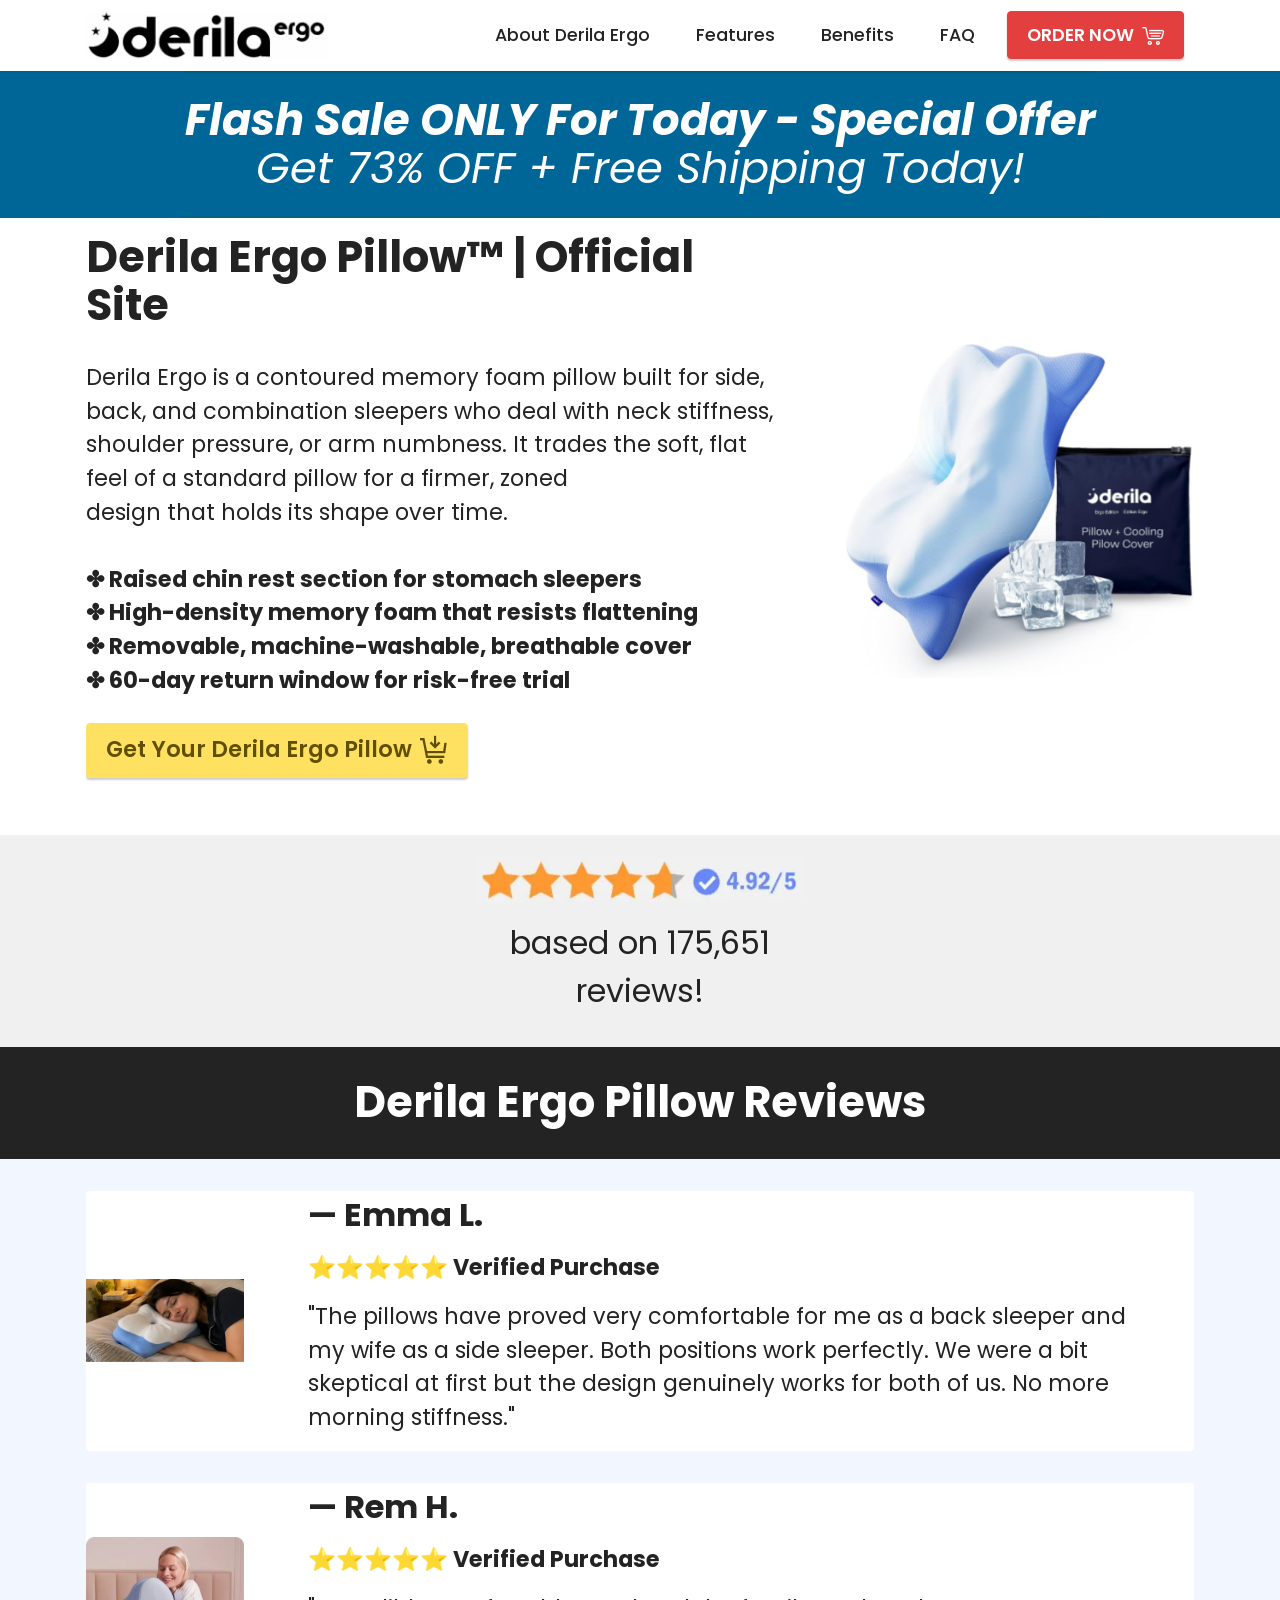
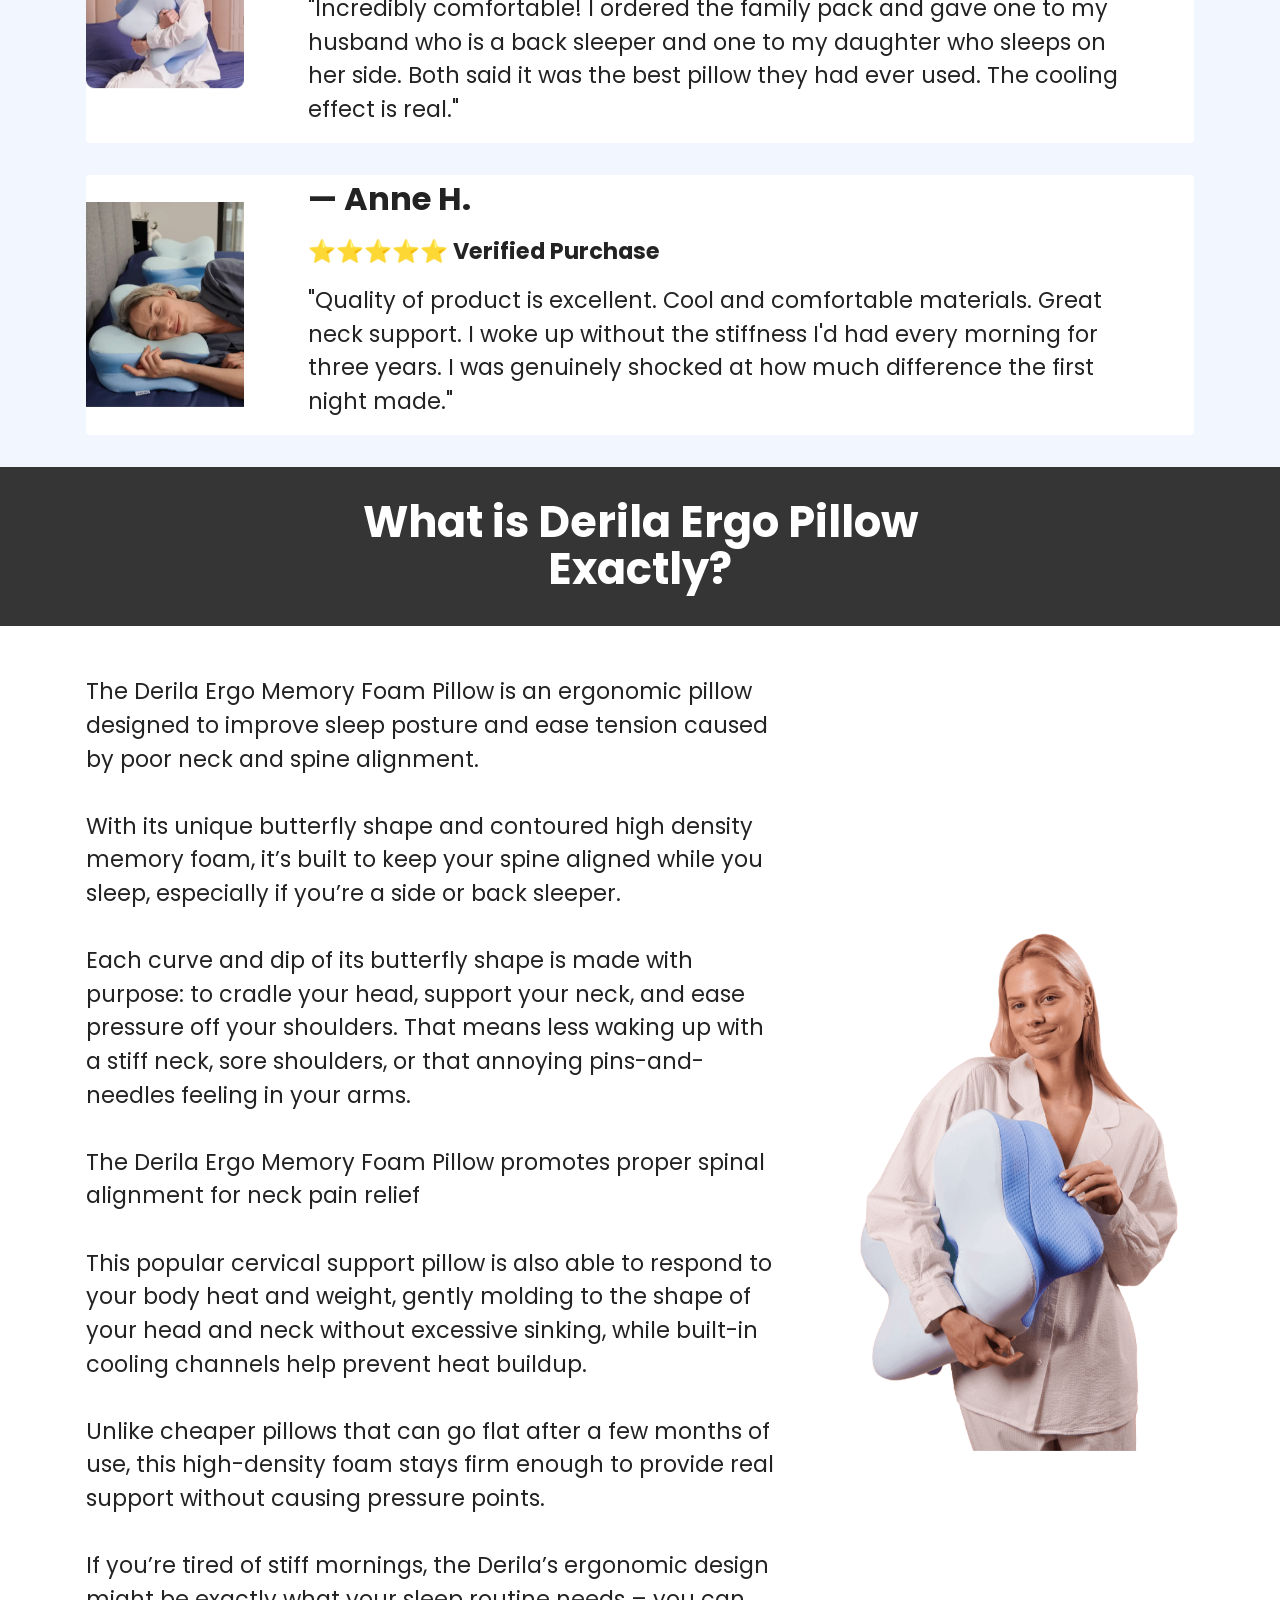
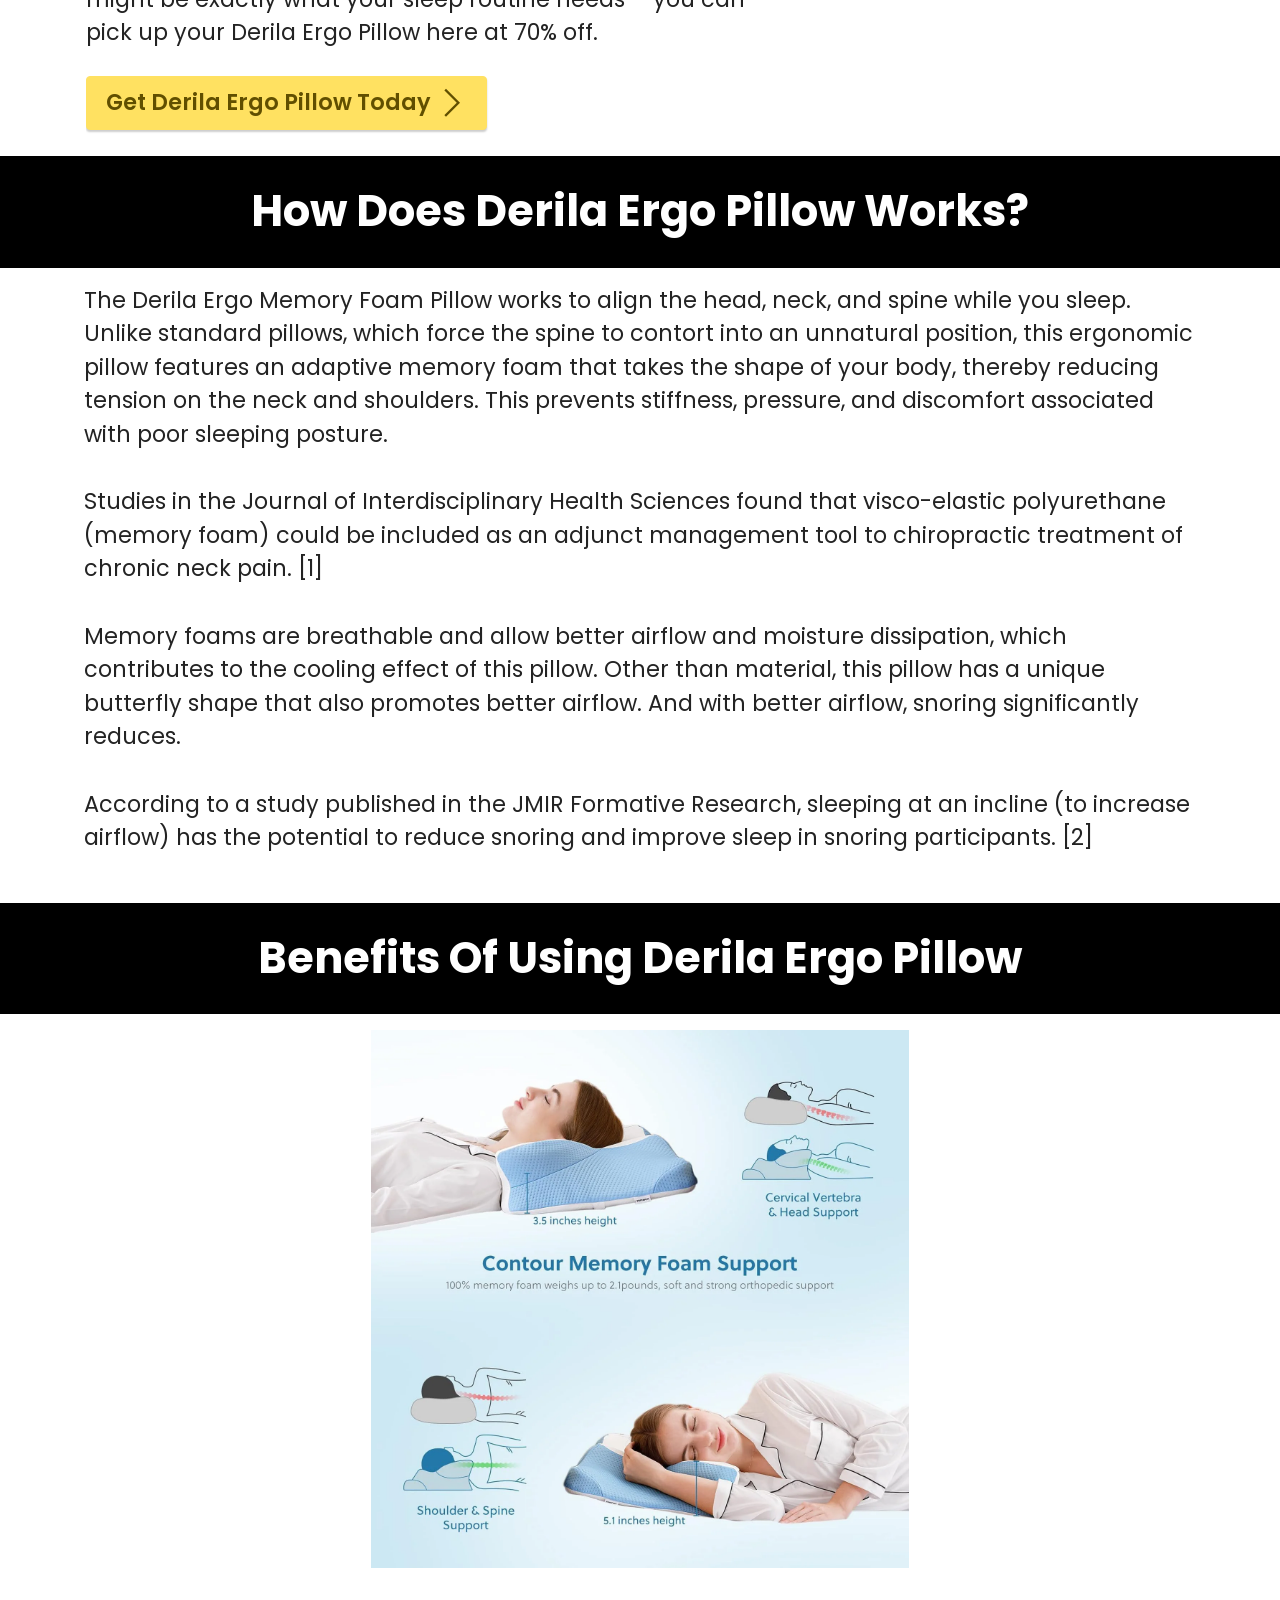
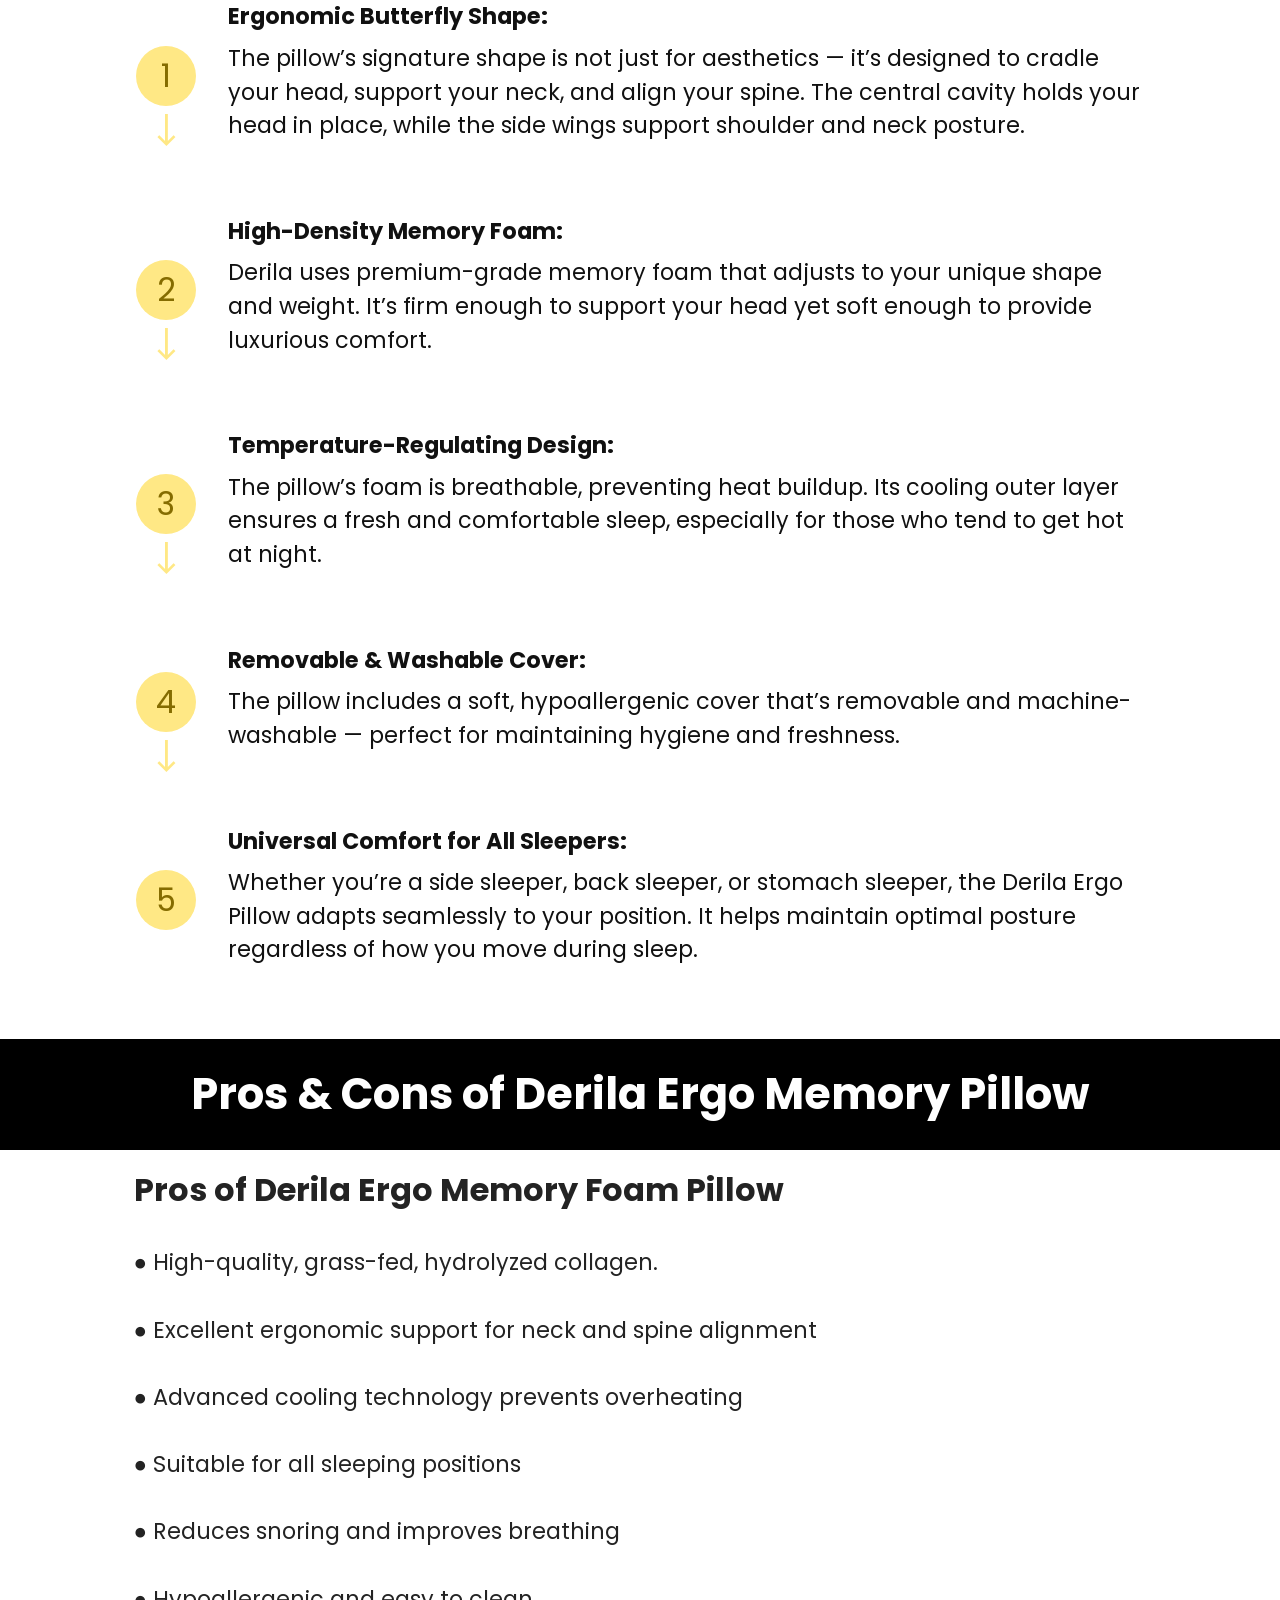
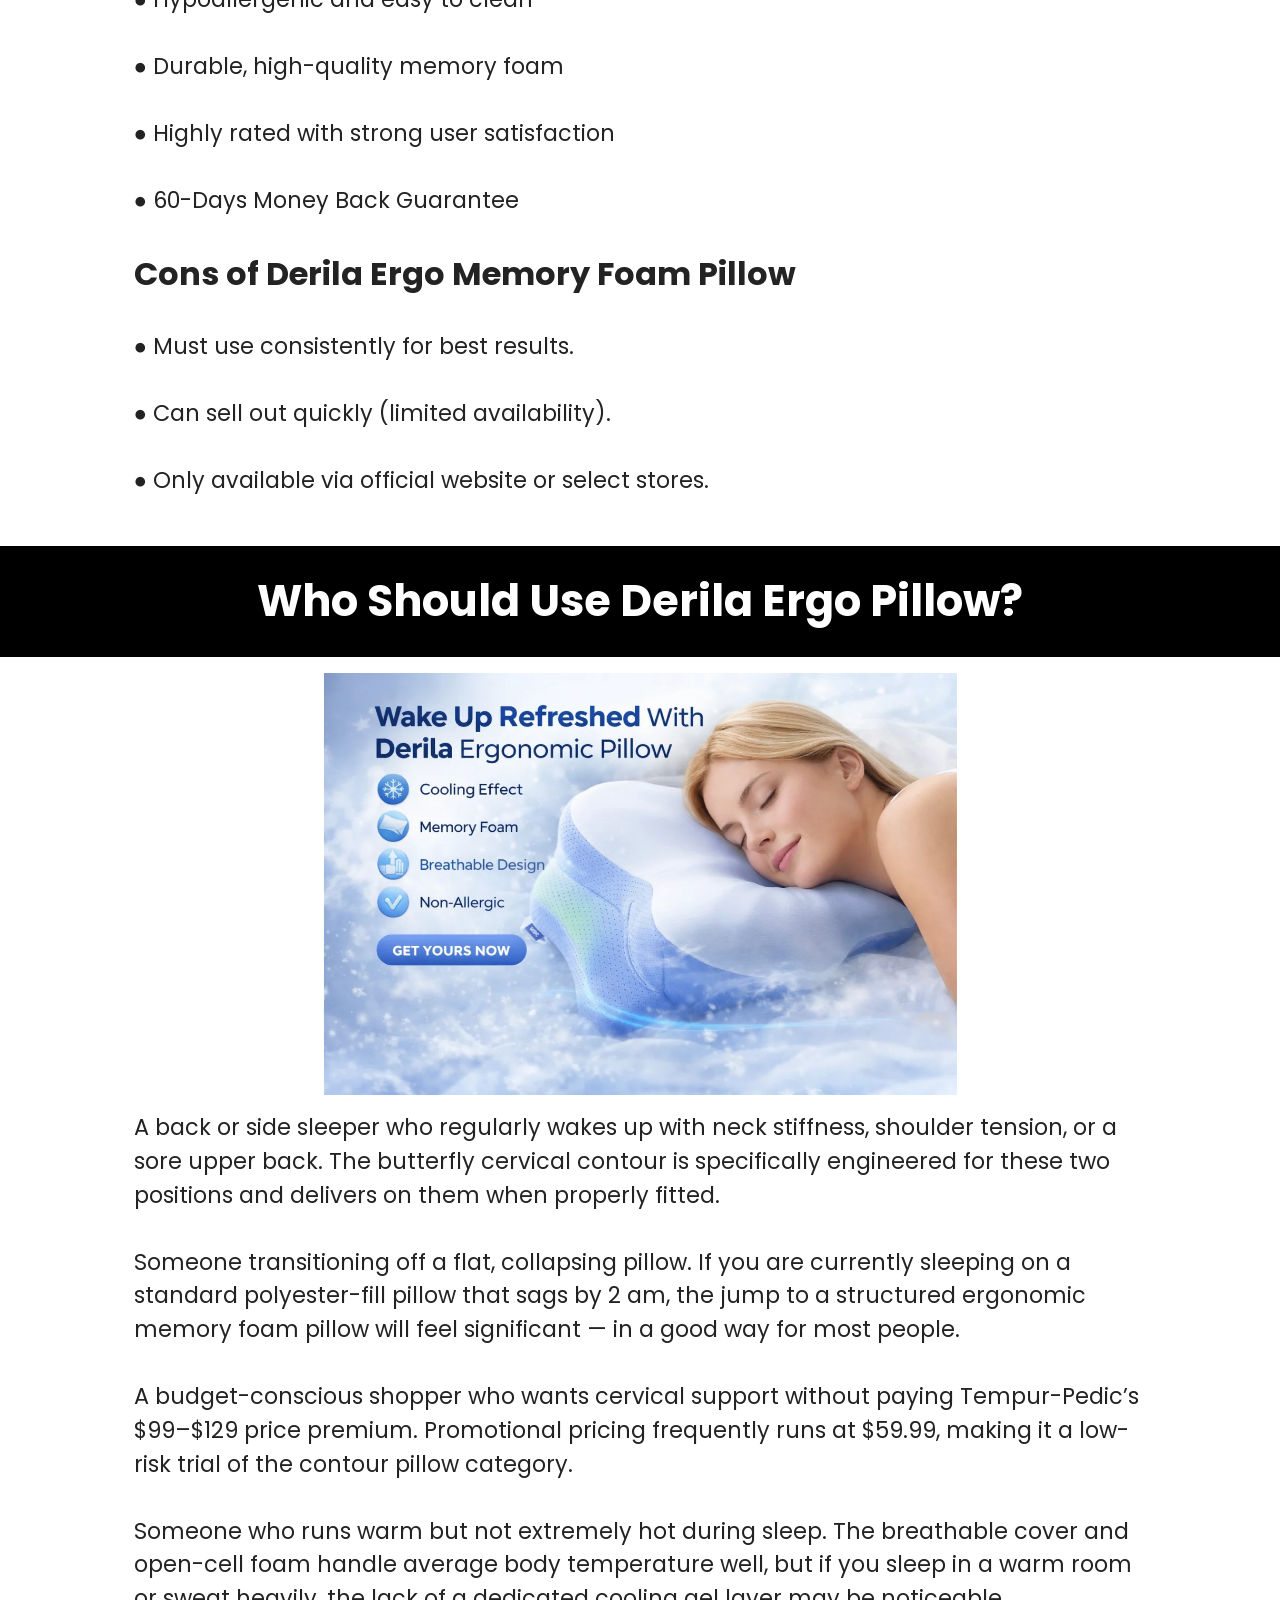
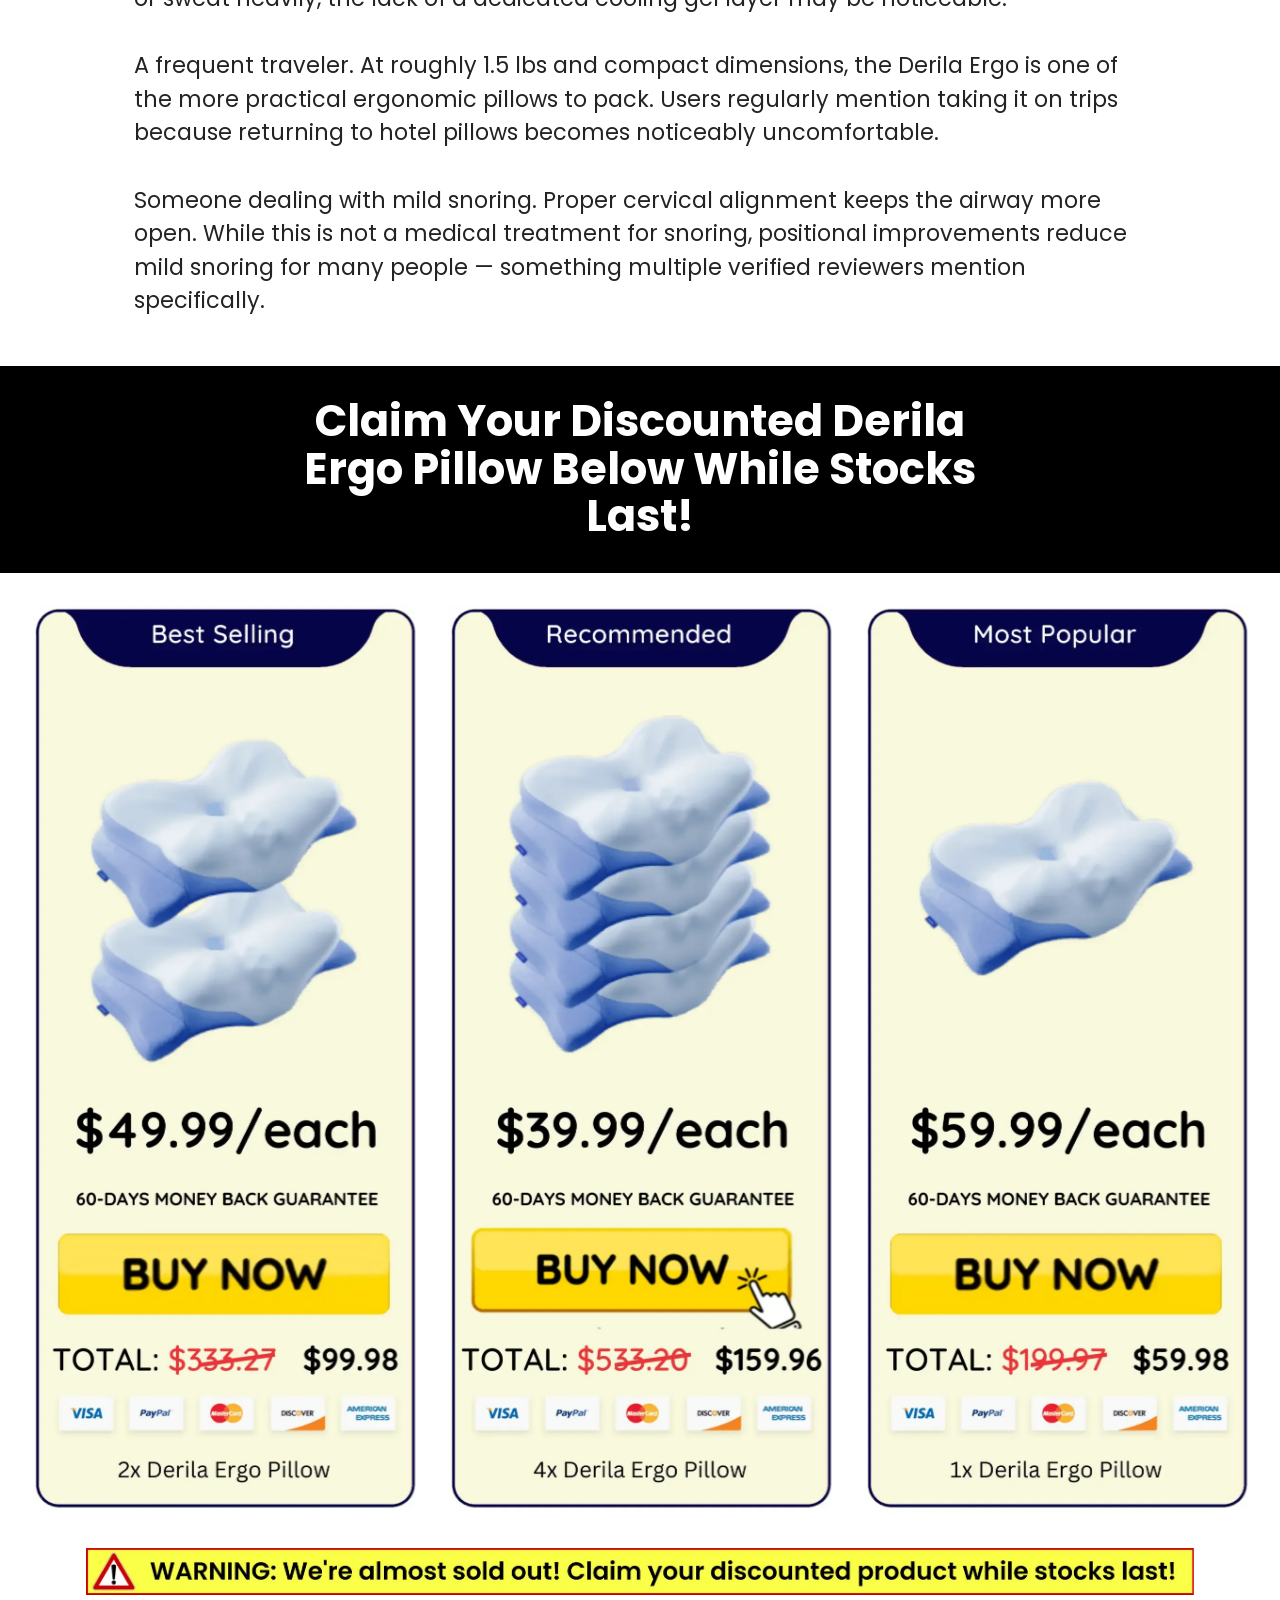
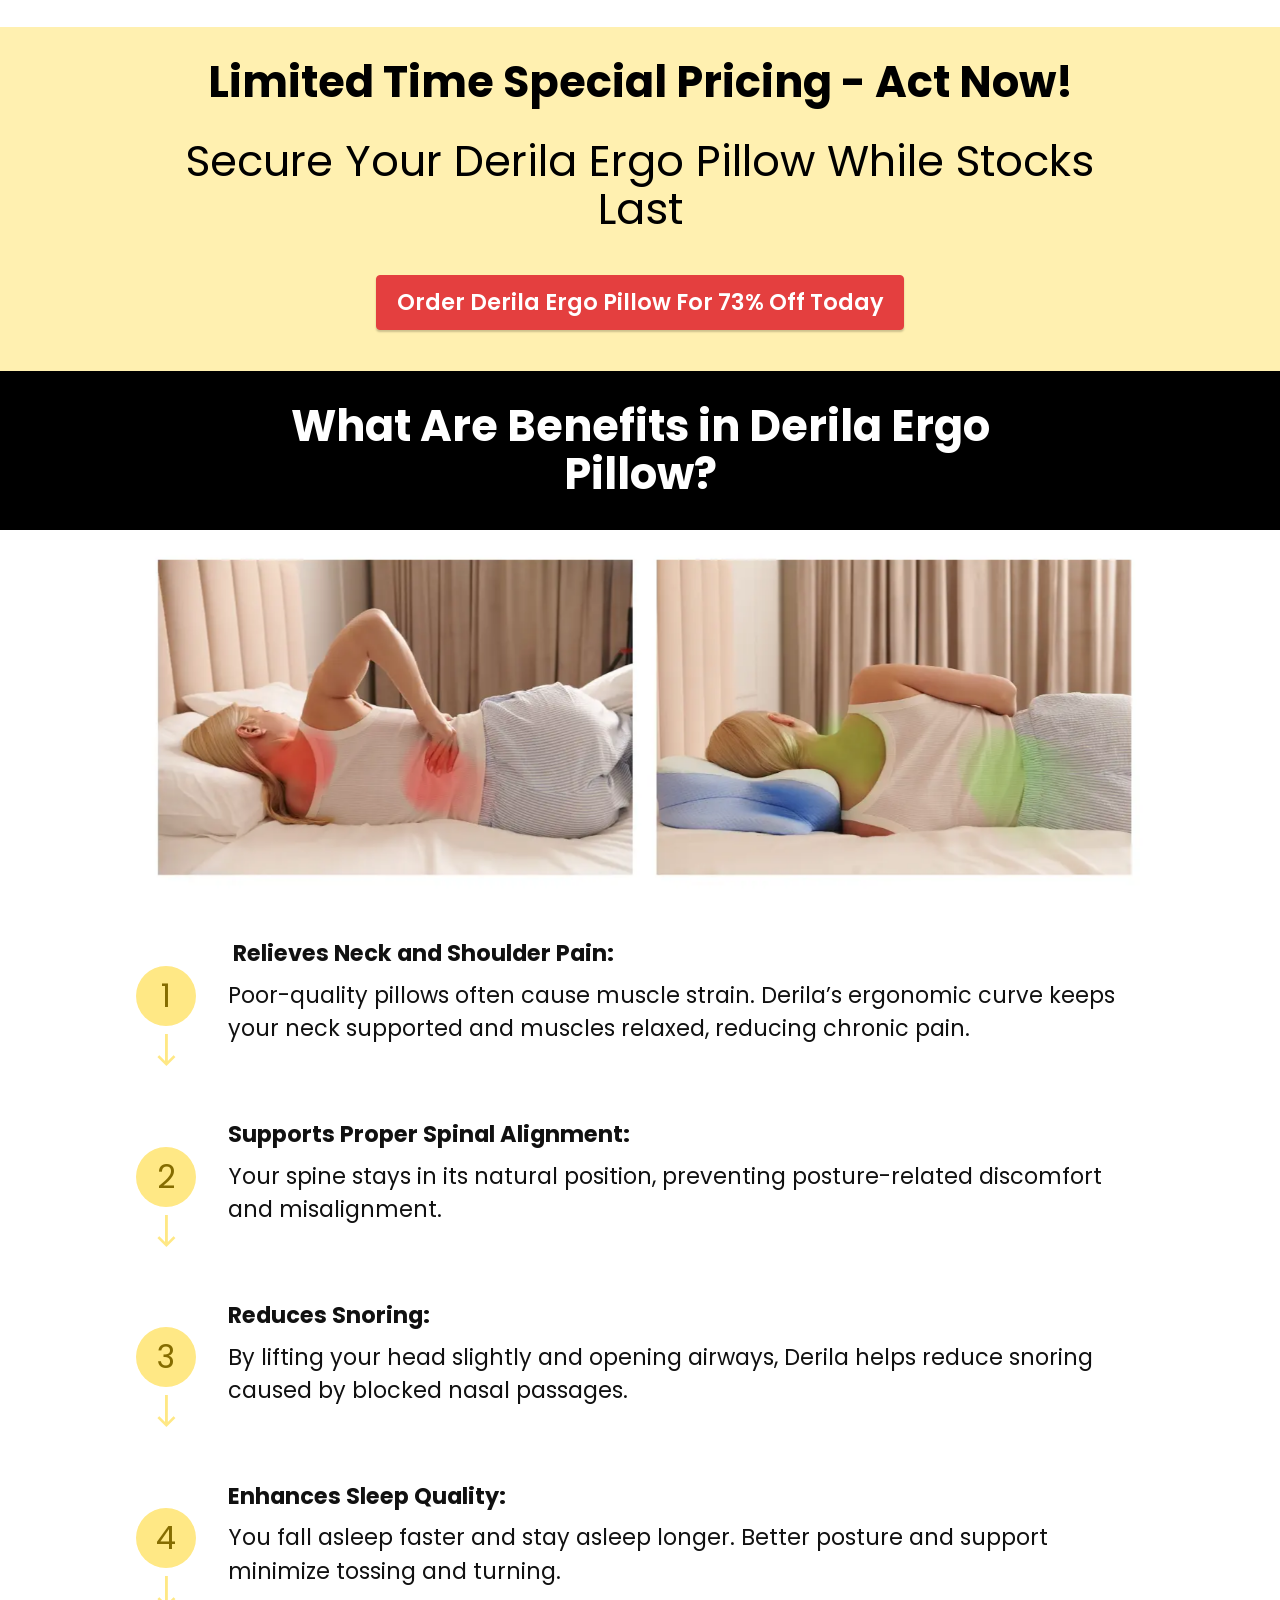
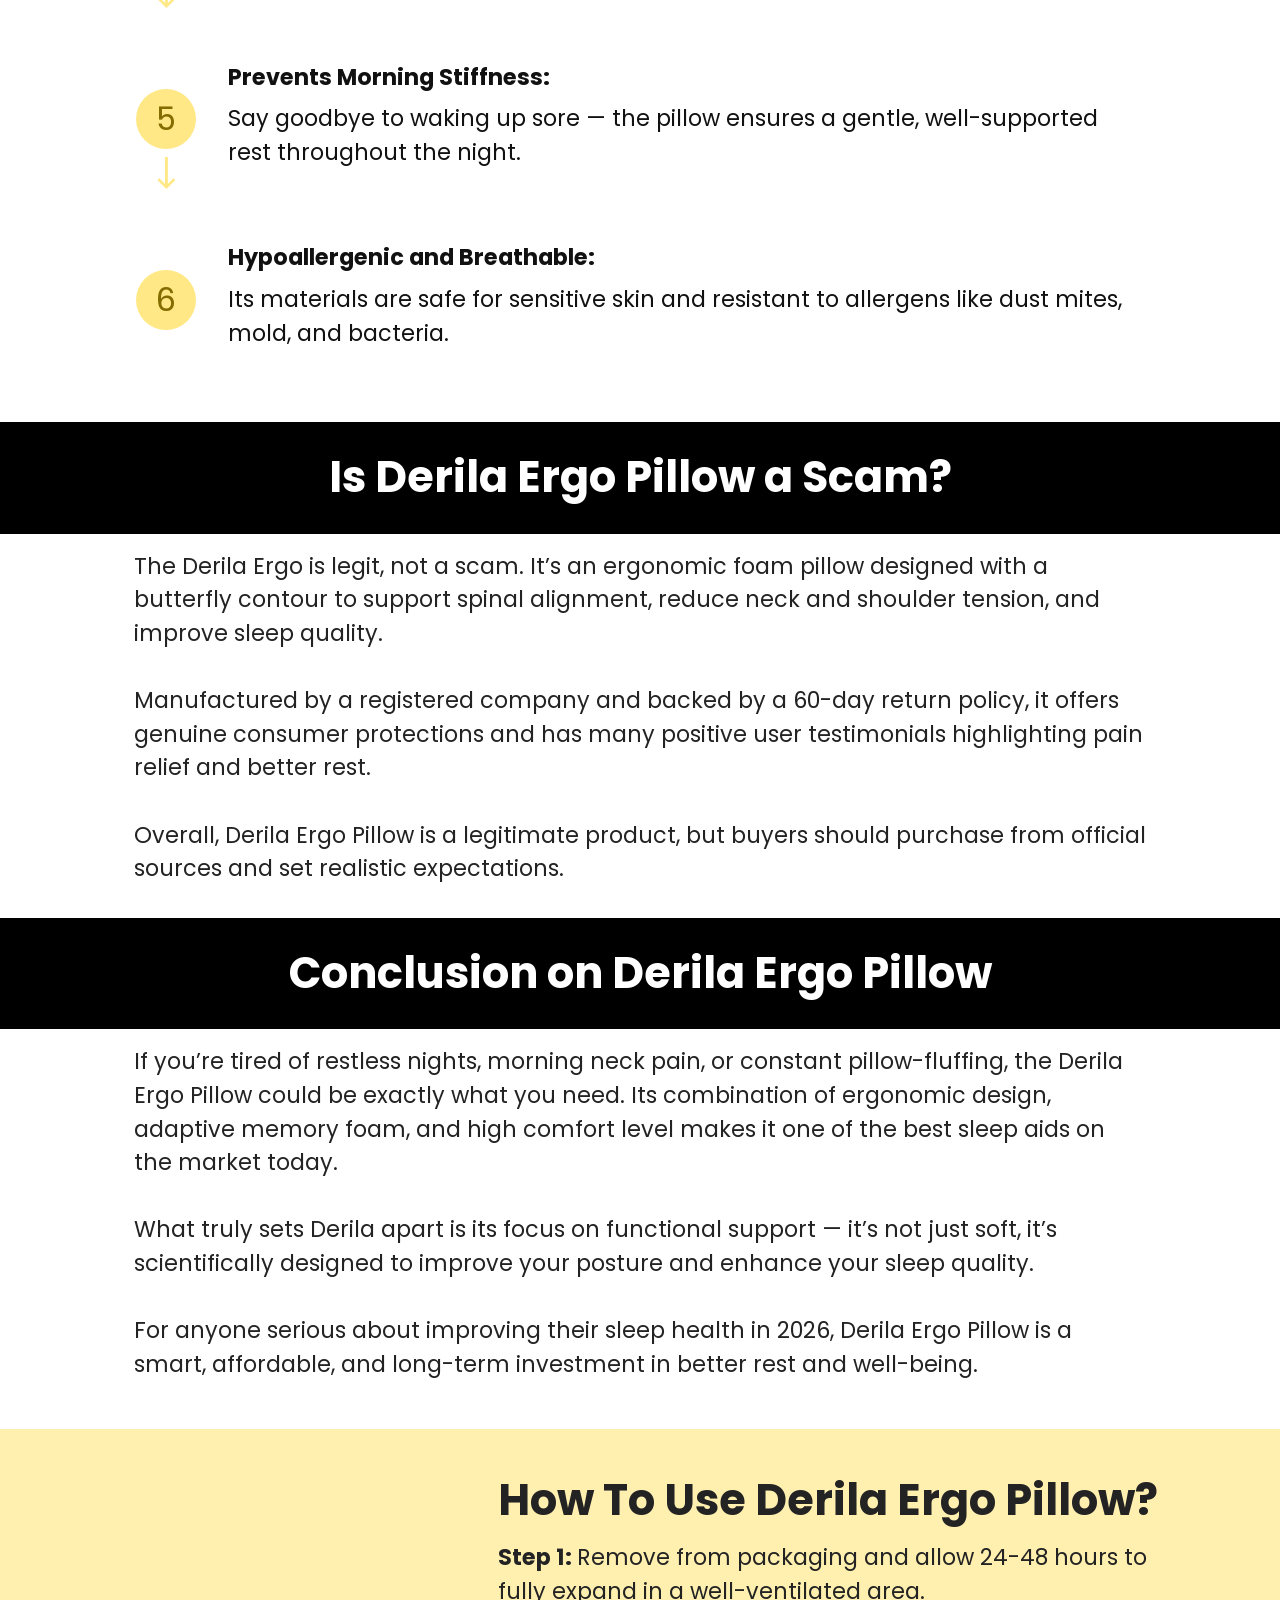
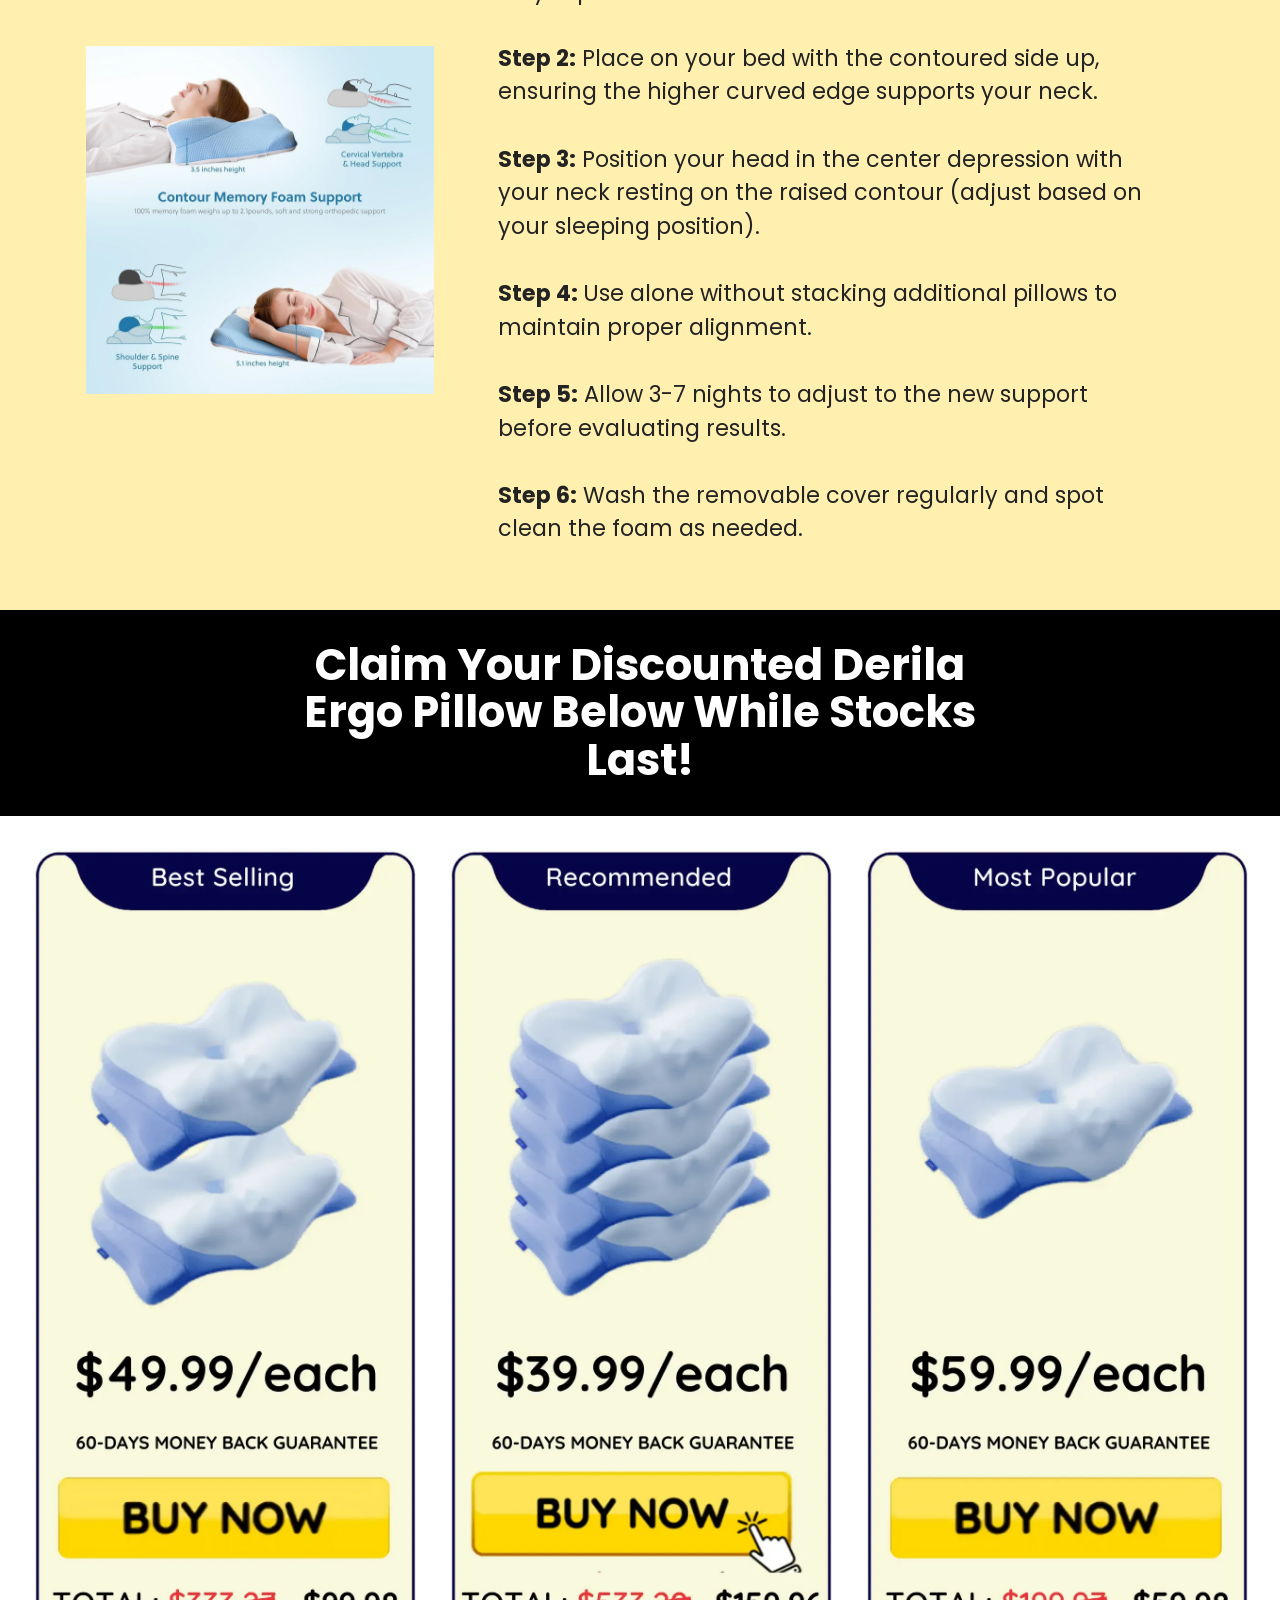
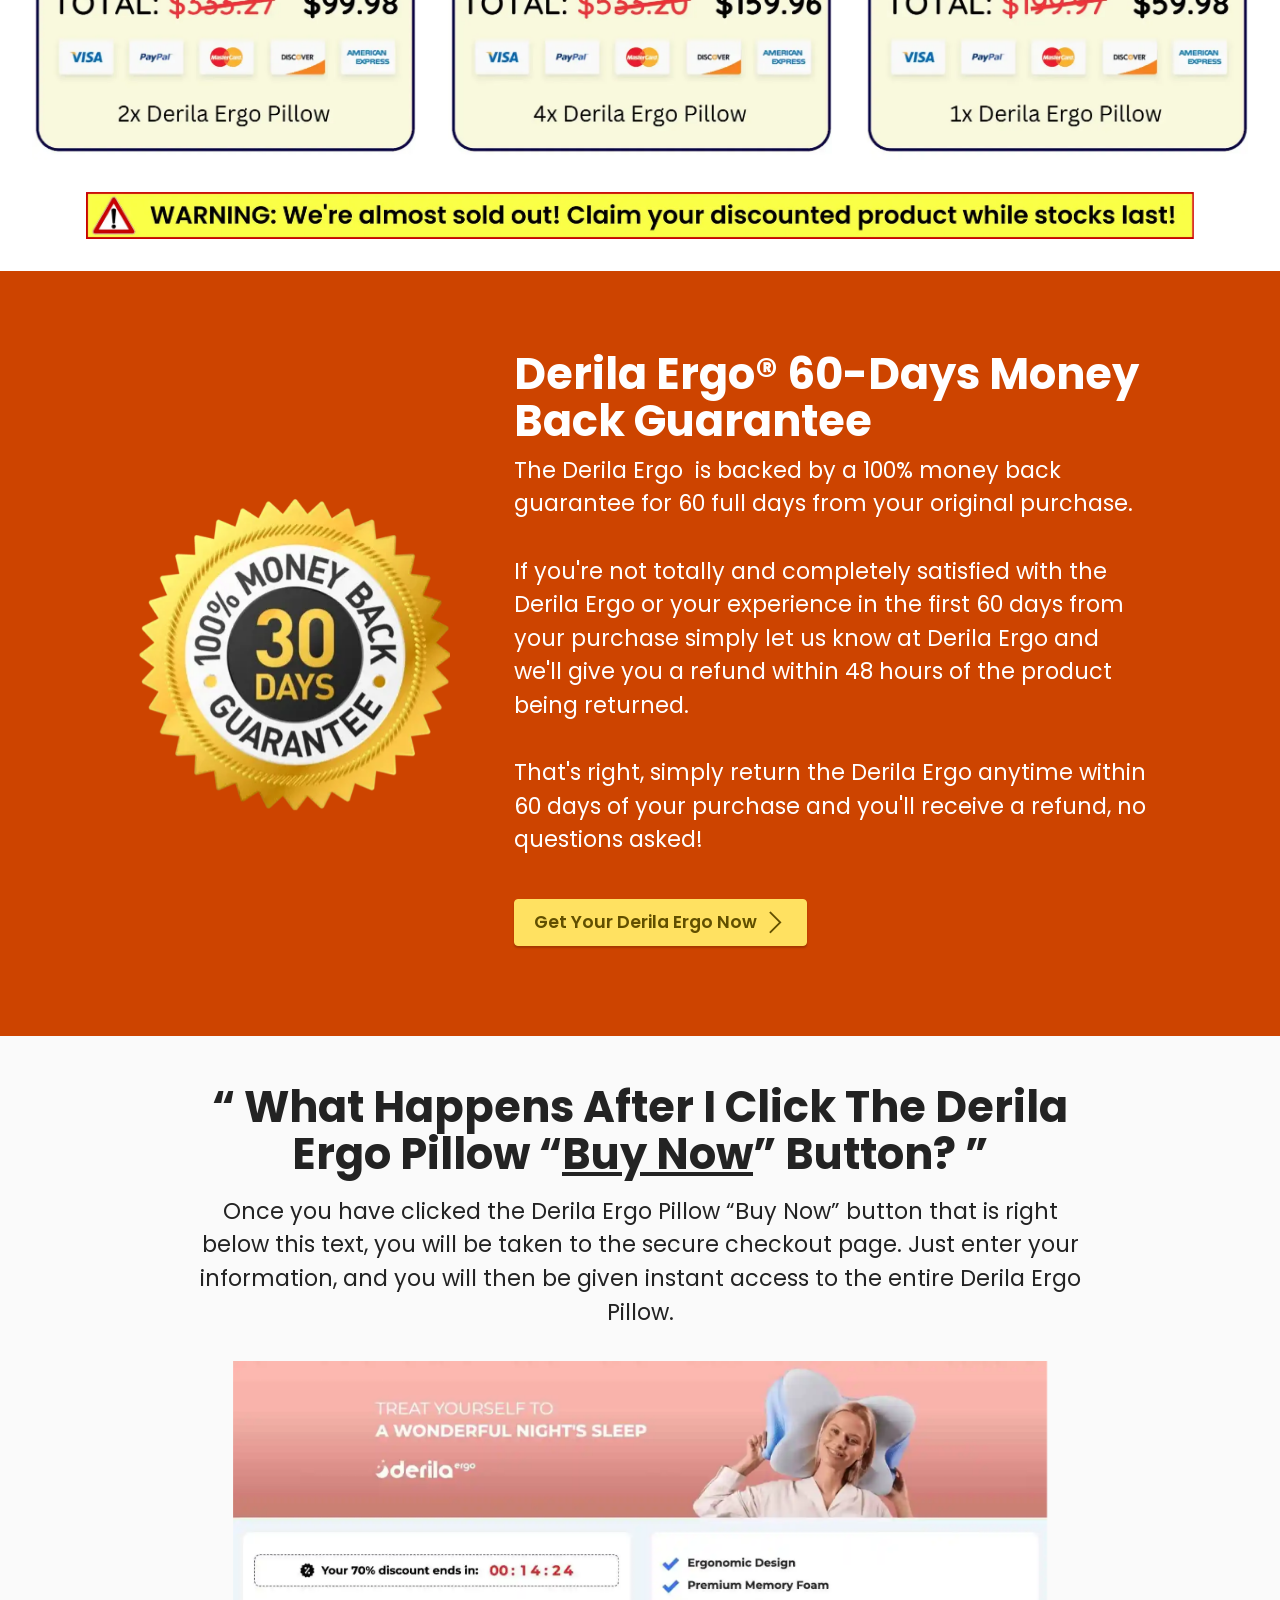
==== index.html @ 63400fac "Add files via upload" ====
<!DOCTYPE html>
<html  >
<head>
  <!-- Site made with Mobirise Website Builder v6.1.12, https://mobirise.com -->
  <meta charset="UTF-8">
  <meta http-equiv="X-UA-Compatible" content="IE=edge">
  <meta name="generator" content="Mobirise v6.1.12, mobirise.com">
  <meta name="twitter:card" content="summary_large_image"/>
  <meta name="twitter:image:src" content="assets/images/index-meta.jpg">
  <meta property="og:image" content="assets/images/index-meta.jpg">
  <meta name="twitter:title" content="Derila Ergo Pillow® | Official Site">
  <meta name="viewport" content="width=device-width, initial-scale=1, minimum-scale=1">
  <link rel="shortcut icon" href="assets/images/f2f20e21-e701-47e3-889f-cf9dd34ab076-128x128.png" type="image/x-icon">
  <meta name="description" content="The Derila Ergo memory foam pillow uses butterfly ergonomic contouring to align your cervical spine, relieve neck pain, and help you …">
  
  
  <title>Derila Ergo Pillow® | Official Site</title>
  <link rel="stylesheet" href="assets/web/assets/mobirise-icons2/mobirise2.css">
  <link rel="stylesheet" href="assets/web/assets/mobirise-icons-bold/mobirise-icons-bold.css">
  <link rel="stylesheet" href="assets/web/assets/mobirise-icons/mobirise-icons.css">
  <link rel="stylesheet" href="assets/bootstrap/css/bootstrap.min.css">
  <link rel="stylesheet" href="assets/animatecss/animate.css">
  <link rel="stylesheet" href="assets/dropdown/css/style.css">
  <link rel="stylesheet" href="assets/socicon/css/styles.css">
  <link rel="stylesheet" href="assets/theme/css/style.css">
  <link rel="preload" href="https://fonts.googleapis.com/css?family=Poppins:100,100i,200,200i,300,300i,400,400i,500,500i,600,600i,700,700i,800,800i,900,900i&display=swap" as="style" onload="this.onload=null;this.rel='stylesheet'">
  <noscript><link rel="stylesheet" href="https://fonts.googleapis.com/css?family=Poppins:100,100i,200,200i,300,300i,400,400i,500,500i,600,600i,700,700i,800,800i,900,900i&display=swap"></noscript>
  <link rel="preload" as="style" href="assets/mobirise/css/mbr-additional.css?v=TZIR4D"><link rel="stylesheet" href="assets/mobirise/css/mbr-additional.css?v=TZIR4D" type="text/css">

  
  
  
</head>
<body>
  
  <section data-bs-version="5.1" class="menu menu2 cid-tuC40mmOYC" once="menu" id="menu2-0">
    
    <nav class="navbar navbar-dropdown navbar-expand-lg">
        <div class="container">
            <div class="navbar-brand">
                <span class="navbar-logo">
                    <a href="https://www.smloudtrack.com/4K61JQXM6/9S3G7KR/?source_id=us-drachen">
                        <img src="assets/images/dc3d59095db5e658298612d33085-572x321.png" alt="Mobirise Website Builder" style="height: 3rem;">
                    </a>
                </span>
                
            </div>
            <button class="navbar-toggler" type="button" data-toggle="collapse" data-bs-toggle="collapse" data-target="#navbarSupportedContent" data-bs-target="#navbarSupportedContent" aria-controls="navbarNavAltMarkup" aria-expanded="false" aria-label="Toggle navigation">
                <div class="hamburger">
                    <span></span>
                    <span></span>
                    <span></span>
                    <span></span>
                </div>
            </button>
            <div class="collapse navbar-collapse" id="navbarSupportedContent">
                <ul class="navbar-nav nav-dropdown" data-app-modern-menu="true"><li class="nav-item"><a class="nav-link link text-black display-4" href="index.html#info1-7">
                            About Derila Ergo</a></li>
                    <li class="nav-item"><a class="nav-link link text-black display-4" href="index.html#info1-c">Features</a></li>
                    <li class="nav-item"><a class="nav-link link text-black display-4" href="index.html#info1-q">Benefits</a>
                    </li><li class="nav-item"><a class="nav-link link text-black display-4" href="index.html#info1-14">FAQ</a></li></ul>
                
                <div class="navbar-buttons mbr-section-btn"><a class="btn btn-secondary display-4" href="https://link.theshreejiassociates.in/prostathrive" target="_blank"><span class="mbrib-shopping-cart mbr-iconfont mbr-iconfont-btn"></span>ORDER NOW</a></div>
            </div>
        </div>
    </nav>
</section>

<section data-bs-version="5.1" class="content6 cid-uy4LnIjaWZ" id="content6-2a">
    
    <div class="container">
        <div class="row justify-content-center">
            <div class="col-md-12 col-lg-10">
                <hr class="line">
                <p class="mbr-text align-center mbr-fonts-style my-4 display-2"><em><strong>Flash Sale ONLY For Today - Special Offer
<br></strong>Get 73% OFF + Free Shipping Today!</em><br></p>
                <hr class="line">
            </div>
        </div>
    </div>
</section>

<section data-bs-version="5.1" class="features18 cid-uOPuLo8M3d" id="features19-32">

    

    
    
    <div class="container">
        <div class="row justify-content-center">
            <div class="card col-12 col-lg">
                <div class="card-wrapper">
                    <h6 class="card-title mbr-fonts-style mb-4 display-2"><strong>Derila Ergo Pillow™ | Official Site</strong></h6>
                    <p class="mbr-text mbr-fonts-style display-7">Derila Ergo is a contoured memory foam pillow built for side, back, and combination sleepers who deal with neck stiffness, shoulder pressure, or arm numbness. It trades the soft, flat feel of a standard pillow for a firmer, zoned<br>design that holds its shape over time.<br><br><strong>✤ Raised chin rest section for stomach sleepers
<br>✤ High-density memory foam that resists flattening
<br>✤ Removable, machine-washable, breathable cover<br>✤ 60-day return window for risk-free trial</strong><br></p>
                    <div class="mbr-section-btn"><a class="btn btn-warning display-7" href="https://mobiri.se"><span class="mobi-mbri mobi-mbri-cart-add mbr-iconfont mbr-iconfont-btn"></span>Get Your&nbsp;Derila Ergo Pillow</a></div>
                </div>
            </div>
            <div class="col-12 col-lg-4">
                <div class="image-wrapper">
                    <img src="assets/images/cooling-bundle-815x782.webp" alt="Derila-Ergo-pillow-overvieew">
                </div>
            </div>
        </div>
    </div>
</section>

<section data-bs-version="5.1" class="image3 cid-tuCc3FF7ab" id="image3-4">
    

    
    

    <div class="container">
        <div class="row justify-content-center">
            <div class="col-12 col-lg-4">
                <div class="image-wrapper">
                    <img src="assets/images/screenshot-2024-07-04-202443-546x94.webp" alt="Derila Ergo Pillow-rating">
                    <p class="mbr-description mbr-fonts-style mt-2 align-center display-5">
                        based on 175,651 reviews!</p>
                </div>
            </div>
        </div>
    </div>
</section>

<section data-bs-version="5.1" class="info1 cid-tXlWRFYl4I" id="info1-1t">
    

    
    
    <div class="align-center container">
        <div class="row justify-content-center">
            <div class="col-12 col-lg-8">
                <h3 class="mbr-section-title mb-4 mbr-fonts-style display-2"><strong>Derila Ergo Pillow Reviews</strong></h3>
                
                
            </div>
        </div>
    </div>
</section>

<section data-bs-version="5.1" class="team2 cid-tXlWVh4VZe" xmlns="http://www.w3.org/1999/html" id="team2-1u">
    

    
    
    <div class="container">
        <div class="card">
            <div class="card-wrapper">
                <div class="row align-items-center">
                    <div class="col-12 col-md-2">
                        <div class="image-wrapper">
                            <img src="assets/images/image-in-use-1-1536x803.webp" alt="Derila-Ergo-review-1">
                        </div>
                    </div>
                    <div class="col-12 col-md">
                        <div class="card-box">
                            <h5 class="card-title mbr-fonts-style m-0 mb-3 display-5"><strong>— Emma L.</strong></h5>
                            <h6 class="card-subtitle mbr-fonts-style mb-3 display-7"><strong>⭐⭐⭐⭐⭐ Verified Purchase</strong></h6>
                            <p class="mbr-text mbr-fonts-style display-7">"The pillows have proved very comfortable for me as a back sleeper and my wife as a side sleeper. Both positions work perfectly. We were a bit skeptical at first but the design genuinely works for both of us. No more morning stiffness."<br></p>
                            
                        </div>
                    </div>
                </div>
            </div>
        </div>
        <div class="card">
            <div class="card-wrapper">
                <div class="row align-items-center">
                    <div class="col-12 col-md-2">
                        <div class="image-wrapper">
                            <img src="assets/images/hug-pillow.webp" alt="Derila-Ergo-review-2">
                        </div>
                    </div>
                    <div class="col-12 col-md">
                        <div class="card-box">
                            <h5 class="card-title mbr-fonts-style m-0 mb-3 display-5"><strong>— Rem H.</strong></h5>
                            <h6 class="card-subtitle mbr-fonts-style mb-3 display-7"><strong>⭐⭐⭐⭐⭐ Verified Purchase</strong></h6>
                            <p class="mbr-text mbr-fonts-style display-7">"Incredibly comfortable! I ordered the family pack and gave one to my husband who is a back sleeper and one to my daughter who sleeps on her side. Both said it was the best pillow they had ever used. The cooling effect is real."<br></p>
                            
                        </div>
                    </div>
                </div>
            </div>
        </div>
        <div class="card">
            <div class="card-wrapper">
                <div class="row align-items-center">
                    <div class="col-12 col-md-2">
                        <div class="image-wrapper">
                            <img src="assets/images/results-sleep.webp" alt="Derila-Ergo-review-3">
                        </div>
                    </div>
                    <div class="col-12 col-md">
                        <div class="card-box">
                            <h5 class="card-title mbr-fonts-style m-0 mb-3 display-5"><strong>— Anne H.</strong></h5>
                            <h6 class="card-subtitle mbr-fonts-style mb-3 display-7"><strong>⭐⭐⭐⭐⭐ Verified Purchase</strong></h6>
                            <p class="mbr-text mbr-fonts-style display-7">"Quality of product is excellent. Cool and comfortable materials. Great neck support. I woke up without the stiffness I'd had every morning for three years. I was genuinely shocked at how much difference the first night made."<br></p>
                            
                        </div>
                    </div>
                </div>
            </div>
        </div>
    </div>
</section>

<section data-bs-version="5.1" class="info1 cid-tuCg8wtQiJ" id="info1-7">
    

    
    
    <div class="align-center container">
        <div class="row justify-content-center">
            <div class="col-12 col-lg-8">
                <h3 class="mbr-section-title mb-4 mbr-fonts-style display-2"><strong>What is Derila Ergo Pillow Exactly?</strong></h3>
                
                
            </div>
        </div>
    </div>
</section>

<section data-bs-version="5.1" class="features18 cid-urbRHC6PPh" id="features19-29">

    

    
    
    <div class="container">
        <div class="row justify-content-center">
            <div class="card col-12 col-lg">
                <div class="card-wrapper">
                    
                    <p class="mbr-text mbr-fonts-style display-7"><br>The Derila Ergo Memory Foam Pillow is an ergonomic pillow designed to improve sleep posture and ease tension caused by poor neck and spine alignment.
<br>
<br>With its unique butterfly shape and contoured high density memory foam, it’s built to keep your spine aligned while you sleep, especially if you’re a side or back sleeper.
<br>
<br>Each curve and dip of its butterfly shape is made with purpose: to cradle your head, support your neck, and ease pressure off your shoulders. That means less waking up with a stiff neck, sore shoulders, or that annoying pins-and-needles feeling in your arms.
<br>
<br>The Derila Ergo Memory Foam Pillow promotes proper spinal alignment for neck pain relief<br>
<br>This popular cervical support pillow is also able to respond to your body heat and weight, gently molding to the shape of your head and neck without excessive sinking, while built-in cooling channels help prevent heat buildup.
<br>
<br>Unlike cheaper pillows that can go flat after a few months of use, this high-density foam stays firm enough to provide real support without causing pressure points.
<br>
<br>If you’re tired of stiff mornings, the Derila’s ergonomic design might be exactly what your sleep routine needs – you can pick up your Derila Ergo Pillow here at 70% off.<br></p>
                    <div class="mbr-section-btn"><a class="btn btn-warning display-7" href="https://www.smloudtrack.com/4K61JQXM6/9S3G7KR/?source_id=us-drachen"><span class="mobi-mbri mobi-mbri-arrow-next mbr-iconfont mbr-iconfont-btn"></span>Get Derila Ergo Pillow Today</a></div>
                </div>
            </div>
            <div class="col-12 col-lg-4">
                <div class="image-wrapper">
                    <img src="assets/images/hero-576x860.webp" alt="what-is-Derila Ergo pillow">
                </div>
            </div>
        </div>
    </div>
</section>

<section data-bs-version="5.1" class="info1 cid-tuChEAIpRc" id="info1-a">
    

    
    
    <div class="align-center container-fluid">
        <div class="row justify-content-center">
            <div class="col-12 col-lg-8">
                <h3 class="mbr-section-title mb-4 mbr-fonts-style display-2"><strong>How Does Derila Ergo Pillow Works?</strong></h3>
                
                
            </div>
        </div>
    </div>
</section>

<section data-bs-version="5.1" class="content5 cid-tuChTgCHQh" id="content5-b">
    
    <div class="container-fluid">
        <div class="row justify-content-center">
            <div class="col-md-12 col-lg-11">
                
                
                <p class="mbr-text mbr-fonts-style display-7">The Derila Ergo Memory Foam Pillow works to align the head, neck, and spine while you sleep. Unlike standard pillows, which force the spine to contort into an unnatural position, this ergonomic pillow features an adaptive memory foam that takes the shape of your body, thereby reducing tension on the neck and shoulders. This prevents stiffness, pressure, and discomfort associated with poor sleeping posture.
<br>
<br>Studies in the Journal of Interdisciplinary Health Sciences found that visco-elastic polyurethane (memory foam) could be included as an adjunct management tool to chiropractic treatment of chronic neck pain. [1]
<br>
<br>Memory foams are breathable and allow better airflow and moisture dissipation, which contributes to the cooling effect of this pillow. Other than material, this pillow has a unique butterfly shape that also promotes better airflow. And with better airflow, snoring significantly reduces.
<br>
<br>According to a study published in the JMIR Formative Research, sleeping at an incline (to increase airflow) has the potential to reduce snoring and improve sleep in snoring participants. [2]<br></p>
            </div>
        </div>
    </div>
</section>

<section data-bs-version="5.1" class="info1 cid-tuCicrrlfM" id="info1-c">
    

    
    
    <div class="align-center container-fluid">
        <div class="row justify-content-center">
            <div class="col-12 col-lg-8">
                <h3 class="mbr-section-title mb-4 mbr-fonts-style display-2"><strong>Benefits Of Using Derila Ergo Pillow</strong></h3>
                
                
            </div>
        </div>
    </div>
</section>

<section data-bs-version="5.1" class="image3 cid-uy5ggFQE6O" id="image3-2f">
    

    
    

    <div class="container">
        <div class="row justify-content-center">
            <div class="col-12 col-lg-6">
                <div class="image-wrapper">
                    <img src="assets/images/71rdkndlvfl.webp" alt="fEATURE-of-Derila-Ergo-pillow">
                    
                </div>
            </div>
        </div>
    </div>
</section>

<section data-bs-version="5.1" class="features19 cid-tuCijVFmr1" id="features20-d">

    

    
    
    <div class="container-fluid">
        <div class="row justify-content-center">
            
            <div class="col-12 col-md-10">
                <div class="item mbr-flex">
                    <div class="icon-box">
                        <span class="step-number mbr-fonts-style display-5">1</span>
                    </div>
                    <div class="text-box">
                        <h4 class="icon-title card-title mbr-black mbr-fonts-style display-7"><strong>Ergonomic Butterfly Shape:</strong></h4>
                        <h5 class="icon-text mbr-black mbr-fonts-style display-7">The pillow’s signature shape is not just for aesthetics — it’s designed to cradle your head, support your neck, and align your spine. The central cavity holds your head in place, while the side wings support shoulder and neck posture.</h5>
                    </div>
                </div>
                <div class="item mbr-flex">
                    <div class="icon-box">
                        <span class="step-number mbr-fonts-style display-5">2</span>
                    </div>
                    <div class="text-box">
                        <h4 class="icon-title card-title mbr-black mbr-fonts-style display-7"><strong>High-Density Memory Foam:</strong></h4>
                        <h5 class="icon-text mbr-black mbr-fonts-style display-7">Derila uses premium-grade memory foam that adjusts to your unique shape and weight. It’s firm enough to support your head yet soft enough to provide luxurious comfort.</h5>
                    </div>
                </div>
                <div class="item mbr-flex">
                    <div class="icon-box">
                        <span class="step-number mbr-fonts-style display-5">3</span>
                    </div>
                    <div class="text-box">
                        <h4 class="icon-title card-title mbr-black mbr-fonts-style display-7"><strong>Temperature-Regulating Design:</strong></h4>
                        <h5 class="icon-text mbr-black mbr-fonts-style display-7">The pillow’s foam is breathable, preventing heat buildup. Its cooling outer layer ensures a fresh and comfortable sleep, especially for those who tend to get hot at night.</h5>
                    </div>
                </div>
                <div class="item mbr-flex">
                    <div class="icon-box">
                        <span class="step-number mbr-fonts-style display-5">4</span>
                    </div>
                    <div class="text-box">
                        <h4 class="icon-title card-title mbr-black mbr-fonts-style display-7"><strong>Removable &amp; Washable Cover:</strong></h4>
                        <h5 class="icon-text mbr-black mbr-fonts-style display-7">The pillow includes a soft, hypoallergenic cover that’s removable and machine-washable — perfect for maintaining hygiene and freshness.</h5>
                    </div>
                </div>
                <div class="item mbr-flex last">
                    <div class="icon-box">
                        <span class="step-number mbr-fonts-style display-5">5</span>
                    </div>
                    <div class="text-box">
                        <h4 class="icon-title card-title mbr-black mbr-fonts-style display-7"><strong>Universal Comfort for All Sleepers:</strong></h4>
                        <h5 class="icon-text mbr-black mbr-fonts-style display-7">Whether you’re a side sleeper, back sleeper, or stomach sleeper, the Derila Ergo Pillow adapts seamlessly to your position. It helps maintain optimal posture regardless of how you move during sleep.</h5>
                    </div>
                </div>
                
                
                
                
                
            </div>
        </div>
    </div>
</section>

<section data-bs-version="5.1" class="content4 cid-uEQfC6AMGw" id="content4-2w">
    

    
    
    <div class="container">
        <div class="row justify-content-center">
            <div class="title col-md-12 col-lg-10">
                <h3 class="mbr-section-title mbr-fonts-style align-center mb-4 display-2">
                    <strong>Pros &amp; Cons of Derila Ergo Memory Pillow</strong></h3>
                
                
            </div>
        </div>
    </div>
</section>

<section data-bs-version="5.1" class="content5 cid-uEQfDJI093" id="content5-2x">
    
    <div class="container">
        <div class="row justify-content-center">
            <div class="col-md-12 col-lg-11">
                
                <h4 class="mbr-section-subtitle mbr-fonts-style mb-4 display-5"><strong>
                    Pros of Derila Ergo Memory Foam Pillow</strong></h4>
                <p class="mbr-text mbr-fonts-style display-7">● High-quality, grass-fed, hydrolyzed collagen.<br><br>● Excellent ergonomic support for neck and spine alignment
<br><br>● Advanced cooling technology prevents overheating
<br><br>● Suitable for all sleeping positions<br><br>● Reduces snoring and improves breathing
<br><br>● Hypoallergenic and easy to clean
<br><br>● Durable, high-quality memory foam
<br><br>● Highly rated with strong user satisfaction<br><br>● 60-Days Money Back Guarantee</p>
            </div>
        </div>
    </div>
</section>

<section data-bs-version="5.1" class="content5 cid-uEQfEvrG4S" id="content5-2y">
    
    <div class="container">
        <div class="row justify-content-center">
            <div class="col-md-12 col-lg-11">
                
                <h4 class="mbr-section-subtitle mbr-fonts-style mb-4 display-5"><strong>
                    Cons of Derila Ergo Memory Foam Pillow</strong></h4>
                <p class="mbr-text mbr-fonts-style display-7">● Must use consistently for best results.<br><br>● Can sell out quickly (limited availability).<br><br>● Only available via official website or select stores.<br></p>
            </div>
        </div>
    </div>
</section>

<section data-bs-version="5.1" class="content4 cid-uP7pszjnwn" id="content4-3f">
    

    
    
    <div class="container">
        <div class="row justify-content-center">
            <div class="title col-md-12 col-lg-10">
                <h3 class="mbr-section-title mbr-fonts-style align-center mb-4 display-2"><strong>Who Should Use Derila Ergo Pillow?</strong></h3>
                
                
            </div>
        </div>
    </div>
</section>

<section data-bs-version="5.1" class="image3 cid-uP7Dykt7uA" id="image3-3j">
    

    
    

    <div class="container">
        <div class="row justify-content-center">
            <div class="col-12 col-lg-7">
                <div class="image-wrapper">
                    <img src="assets/images/derila-ergo-reviews-2026.webp" alt="Derila-Ergo-pillow-who-should-use">
                    
                </div>
            </div>
        </div>
    </div>
</section>

<section data-bs-version="5.1" class="content5 cid-uP7pti8qtg" id="content5-3g">
    
    <div class="container">
        <div class="row justify-content-center">
            <div class="col-md-12 col-lg-11">
                
                
                <p class="mbr-text mbr-fonts-style display-7">A back or side sleeper who regularly wakes up with neck stiffness, shoulder tension, or a sore upper back. The butterfly cervical contour is specifically engineered for these two positions and delivers on them when properly fitted.
<br><br>Someone transitioning off a flat, collapsing pillow. If you are currently sleeping on a standard polyester-fill pillow that sags by 2 am, the jump to a structured ergonomic memory foam pillow will feel significant — in a good way for most people.<br>
<br>A budget-conscious shopper who wants cervical support without paying Tempur-Pedic’s $99–$129 price premium. Promotional pricing frequently runs at $59.99, making it a low-risk trial of the contour pillow category.<br>
<br>Someone who runs warm but not extremely hot during sleep. The breathable cover and open-cell foam handle average body temperature well, but if you sleep in a warm room or sweat heavily, the lack of a dedicated cooling gel layer may be noticeable.<br>
<br>A frequent traveler. At roughly 1.5 lbs and compact dimensions, the Derila Ergo is one of the more practical ergonomic pillows to pack. Users regularly mention taking it on trips because returning to hotel pillows becomes noticeably uncomfortable.<br>
<br>Someone dealing with mild snoring. Proper cervical alignment keeps the airway more open. While this is not a medical treatment for snoring, positional improvements reduce mild snoring for many people — something multiple verified reviewers mention specifically.<br></p>
            </div>
        </div>
    </div>
</section>

<section data-bs-version="5.1" class="info1 cid-tuCk2LYmAD" id="info1-g">
    

    
    
    <div class="align-center container">
        <div class="row justify-content-center">
            <div class="col-12 col-lg-8">
                <h3 class="mbr-section-title mb-4 mbr-fonts-style display-2"><strong>Claim Your Discounted Derila Ergo Pillow&nbsp;</strong><strong>Below While Stocks Last!</strong></h3>
                
                
            </div>
        </div>
    </div>
</section>

<section data-bs-version="5.1" class="gallery3 cid-uyHyidRpkC" id="gallery3-2o">
    
    
    <div class="container-fluid">
        
        <div class="row mt-4">
            <div class="item features-image сol-12 col-md-6 col-lg-4">
                <div class="item-wrapper">
                    <div class="item-img">
                        <a href="https://www.smloudtrack.com/4K61JQXM6/9S3G7KR/?source_id=us-drachen"><img src="assets/images/imgi-10-derilaergopillow-buy-3-bottles.webp" alt="Derila-Ergo-pillow-offer-1" data-slide-to="0" data-bs-slide-to="0"></a>
                    </div>
                    
                    
                </div>
            </div>
            <div class="item features-image сol-12 col-md-6 col-lg-4">
                <div class="item-wrapper">
                    <div class="item-img">
                        <a href="https://www.smloudtrack.com/4K61JQXM6/9S3G7KR/?source_id=us-drachen"><img src="assets/images/imgi-11-derilaergopillow-buy-6-bottles.webp" alt="Derila-Ergo-pillow-offer-2" data-slide-to="1" data-bs-slide-to="1"></a>
                    </div>
                    
                    
                </div>
            </div>
            <div class="item features-image сol-12 col-md-6 col-lg-4">
                <div class="item-wrapper">
                    <div class="item-img">
                        <a href="https://www.smloudtrack.com/4K61JQXM6/9S3G7KR/?source_id=us-drachen"><img src="assets/images/imgi-12-derilaergopillow-buy-1-bottle.webp" alt="Derila-Ergo-pillow-offer-3" data-slide-to="2" data-bs-slide-to="2"></a>
                    </div>
                    
                    
                </div>
            </div>
            
        </div>
    </div>
</section>

<section data-bs-version="5.1" class="image3 cid-tuClLcKvn4" id="image3-i">
    

    
    

    <div class="container">
        <div class="row justify-content-center">
            <div class="col-12 col-lg-12">
                <div class="image-wrapper">
                    <img src="assets/images/prostadine-15.webp" alt="Derila Ergo Pillow-warning">
                    
                </div>
            </div>
        </div>
    </div>
</section>

<section data-bs-version="5.1" class="info3 cid-tuCqjPlGR5" id="info3-p">

    

    
    

    <div class="container">
        <div class="row justify-content-center">
            <div class="card col-12 col-lg-10">
                <div class="card-wrapper">
                    <div class="card-box align-center">
                        <h4 class="card-title mbr-fonts-style align-center mb-4 display-2"><strong>Limited Time Special Pricing - Act Now!</strong></h4>
                        <p class="mbr-text mbr-fonts-style mb-4 display-2">
                            Secure Your Derila Ergo Pillow While Stocks Last</p>
                        <div class="mbr-section-btn mt-3"><a class="btn btn-secondary display-7" href="https://www.smloudtrack.com/4K61JQXM6/9S3G7KR/?source_id=us-drachen" target="_blank">Order&nbsp;Derila Ergo Pillow For 73% Off Today</a></div>
                    </div>
                </div>
            </div>
        </div>
    </div>
</section>

<section data-bs-version="5.1" class="info1 cid-tuCqTp93EB" id="info1-q">
    

    
    
    <div class="align-center container">
        <div class="row justify-content-center">
            <div class="col-12 col-lg-8">
                <h3 class="mbr-section-title mb-4 mbr-fonts-style display-2"><strong>What Are Benefits in Derila Ergo Pillow?</strong></h3>
                
                
            </div>
        </div>
    </div>
</section>

<section data-bs-version="5.1" class="image3 cid-uy5pa3C1uY" id="image3-2g">
    

    
    

    <div class="container">
        <div class="row justify-content-center">
            <div class="col-12 col-lg-11">
                <div class="image-wrapper">
                    <img src="assets/images/derila-ergo-pillow-buy.webp" alt="benefit-of-Derila-Ergo-pillow">
                    
                </div>
            </div>
        </div>
    </div>
</section>

<section data-bs-version="5.1" class="features19 cid-tuYzk3ur2O" id="features20-1l">

    

    
    
    <div class="container-fluid">
        <div class="row justify-content-center">
            
            <div class="col-12 col-md-10">
                <div class="item mbr-flex">
                    <div class="icon-box">
                        <span class="step-number mbr-fonts-style display-5">1</span>
                    </div>
                    <div class="text-box">
                        <h4 class="icon-title card-title mbr-black mbr-fonts-style display-7"><strong>&nbsp;Relieves Neck and Shoulder Pain:</strong></h4>
                        <h5 class="icon-text mbr-black mbr-fonts-style display-7">Poor-quality pillows often cause muscle strain. Derila’s ergonomic curve keeps your neck supported and muscles relaxed, reducing chronic pain.</h5>
                    </div>
                </div>
                <div class="item mbr-flex">
                    <div class="icon-box">
                        <span class="step-number mbr-fonts-style display-5">2</span>
                    </div>
                    <div class="text-box">
                        <h4 class="icon-title card-title mbr-black mbr-fonts-style display-7"><strong>Supports Proper Spinal Alignment:</strong></h4>
                        <h5 class="icon-text mbr-black mbr-fonts-style display-7"><div>Your spine stays in its natural position, preventing posture-related discomfort and misalignment.</div><div>
</div><div>
</div><div>
</div></h5>
                    </div>
                </div>
                <div class="item mbr-flex">
                    <div class="icon-box">
                        <span class="step-number mbr-fonts-style display-5">3</span>
                    </div>
                    <div class="text-box">
                        <h4 class="icon-title card-title mbr-black mbr-fonts-style display-7"><strong>Reduces Snoring:</strong></h4>
                        <h5 class="icon-text mbr-black mbr-fonts-style display-7">By lifting your head slightly and opening airways, Derila helps reduce snoring caused by blocked nasal passages.</h5>
                    </div>
                </div>
                <div class="item mbr-flex">
                    <div class="icon-box">
                        <span class="step-number mbr-fonts-style display-5">4</span>
                    </div>
                    <div class="text-box">
                        <h4 class="icon-title card-title mbr-black mbr-fonts-style display-7"><strong>Enhances Sleep Quality:</strong></h4>
                        <h5 class="icon-text mbr-black mbr-fonts-style display-7">You fall asleep faster and stay asleep longer. Better posture and support minimize tossing and turning.</h5>
                    </div>
                </div>
                <div class="item mbr-flex">
                    <div class="icon-box">
                        <span class="step-number mbr-fonts-style display-5">5</span>
                    </div>
                    <div class="text-box">
                        <h4 class="icon-title card-title mbr-black mbr-fonts-style display-7"><strong>Prevents Morning Stiffness:</strong></h4>
                        <h5 class="icon-text mbr-black mbr-fonts-style display-7">Say goodbye to waking up sore — the pillow ensures a gentle, well-supported rest throughout the night.</h5>
                    </div>
                </div>
                <div class="item mbr-flex last">
                    <div class="icon-box">
                        <span class="step-number mbr-fonts-style display-5">6</span>
                    </div>
                    <div class="text-box">
                        <h4 class="icon-title card-title mbr-black mbr-fonts-style display-7"><strong>Hypoallergenic and Breathable:</strong></h4>
                        <h5 class="icon-text mbr-black mbr-fonts-style display-7">Its materials are safe for sensitive skin and resistant to allergens like dust mites, mold, and bacteria.</h5>
                    </div>
                </div>
                
                
                
                
            </div>
        </div>
    </div>
</section>

<section data-bs-version="5.1" class="content4 cid-uCG0smSBAG" id="content4-2s">
    

    
    
    <div class="container">
        <div class="row justify-content-center">
            <div class="title col-md-12 col-lg-10">
                <h3 class="mbr-section-title mbr-fonts-style align-center mb-4 display-2"><strong>Is Derila Ergo Pillow a Scam?</strong></h3>
                
                
            </div>
        </div>
    </div>
</section>

<section data-bs-version="5.1" class="content5 cid-uCG0rHBUHu" id="content5-2r">
    
    <div class="container">
        <div class="row justify-content-center">
            <div class="col-md-12 col-lg-11">
                
                
                <p class="mbr-text mbr-fonts-style display-7">The Derila Ergo is legit, not a scam. It’s an ergonomic foam pillow designed with a butterfly contour to support spinal alignment, reduce neck and shoulder tension, and improve sleep quality.
<br>
<br>Manufactured by a registered company and backed by a 60-day return policy, it offers genuine consumer protections and has many positive user testimonials highlighting pain relief and better rest.
<br>
<br>Overall, Derila Ergo Pillow is a legitimate product, but buyers should purchase from official sources and set realistic expectations.<br></p>
            </div>
        </div>
    </div>
</section>

<section data-bs-version="5.1" class="content4 cid-uOPOGPTiNM" id="content4-36">
    

    
    
    <div class="container">
        <div class="row justify-content-center">
            <div class="title col-md-12 col-lg-10">
                <h3 class="mbr-section-title mbr-fonts-style align-center mb-4 display-2">
                    <strong>Conclusion on Derila Ergo Pillow</strong></h3>
                
                
            </div>
        </div>
    </div>
</section>

<section data-bs-version="5.1" class="content5 cid-uOPKmVxig9" id="content5-34">
    
    <div class="container">
        <div class="row justify-content-center">
            <div class="col-md-12 col-lg-11">
                
                
                <p class="mbr-text mbr-fonts-style display-7">If you’re tired of restless nights, morning neck pain, or constant pillow-fluffing, the Derila Ergo Pillow could be exactly what you need. Its combination of ergonomic design, adaptive memory foam, and high comfort level makes it one of the best sleep aids on the market today.
<br>
<br>What truly sets Derila apart is its focus on functional support — it’s not just soft, it’s scientifically designed to improve your posture and enhance your sleep quality.
<br>
<br>For anyone serious about improving their sleep health in 2026, Derila Ergo Pillow is a smart, affordable, and long-term investment in better rest and well-being.</p>
            </div>
        </div>
    </div>
</section>

<section data-bs-version="5.1" class="image1 cid-tXm2TtqU9l" id="image1-1v">
    

    
    

    <div class="container">
        <div class="row align-items-center">
            <div class="col-12 col-lg-4">
                <div class="image-wrapper">
                    <img src="assets/images/71rdkndlvfl.webp" alt="how-to-use-Derila Ergo-Pillow">
                    
                </div>
            </div>
            <div class="col-12 col-lg">
                <div class="text-wrapper">
                    <h3 class="mbr-section-title mbr-fonts-style mb-3 display-2"><strong>How To Use Derila Ergo Pillow?</strong></h3>
                    <p class="mbr-text mbr-fonts-style display-7"><strong>Step 1: </strong>Remove from packaging and allow 24-48 hours to fully expand in a well-ventilated area.
<br>
<br><strong>Step 2:</strong> Place on your bed with the contoured side up, ensuring the higher curved edge supports your neck.
<br>
<br><strong>Step 3:</strong> Position your head in the center depression with your neck resting on the raised contour (adjust based on your sleeping position).
<br>
<br><strong>Step 4: </strong>Use alone without stacking additional pillows to maintain proper alignment.
<br>
<br><strong>Step 5:</strong> Allow 3-7 nights to adjust to the new support before evaluating results.
<br>
<br><strong>Step 6:</strong> Wash the removable cover regularly and spot clean the foam as needed.<br></p>
                </div>
            </div>
        </div>
    </div>
</section>

<section data-bs-version="5.1" class="info1 cid-tuCw8c7CLb" id="info1-x">
    

    
    
    <div class="align-center container">
        <div class="row justify-content-center">
            <div class="col-12 col-lg-8">
                <h3 class="mbr-section-title mb-4 mbr-fonts-style display-2"><strong>Claim Your Discounted Derila Ergo Pillow&nbsp;</strong><strong>Below While Stocks Last!</strong></h3>
                
                
            </div>
        </div>
    </div>
</section>

<section data-bs-version="5.1" class="gallery3 cid-uyHz6RAxBT" id="gallery3-2p">
    
    
    <div class="container-fluid">
        
        <div class="row mt-4">
            <div class="item features-image сol-12 col-md-6 col-lg-4">
                <div class="item-wrapper">
                    <div class="item-img">
                        <a href="https://www.smloudtrack.com/4K61JQXM6/9S3G7KR/?source_id=us-drachen"><img src="assets/images/imgi-10-derilaergopillow-buy-3-bottles.webp" alt="Derila-Ergo-offer-1" data-slide-to="0" data-bs-slide-to="0"></a>
                    </div>
                    
                    
                </div>
            </div>
            <div class="item features-image сol-12 col-md-6 col-lg-4">
                <div class="item-wrapper">
                    <div class="item-img">
                        <a href="https://www.smloudtrack.com/4K61JQXM6/9S3G7KR/?source_id=us-drachen"><img src="assets/images/imgi-11-derilaergopillow-buy-6-bottles.webp" alt="Derila-Ergo-offer-2" data-slide-to="1" data-bs-slide-to="1"></a>
                    </div>
                    
                    
                </div>
            </div>
            <div class="item features-image сol-12 col-md-6 col-lg-4">
                <div class="item-wrapper">
                    <div class="item-img">
                        <a href="https://www.smloudtrack.com/4K61JQXM6/9S3G7KR/?source_id=us-drachen"><img src="assets/images/imgi-12-derilaergopillow-buy-1-bottle.webp" alt="Derila-Ergo-offer-3" data-slide-to="2" data-bs-slide-to="2"></a>
                    </div>
                    
                    
                </div>
            </div>
            
        </div>
    </div>
</section>

<section data-bs-version="5.1" class="image3 cid-tuCwcoCG1b" id="image3-z">
    

    
    

    <div class="container">
        <div class="row justify-content-center">
            <div class="col-12 col-lg-12">
                <div class="image-wrapper">
                    <img src="assets/images/prostadine-15.webp" alt="Derila-Ergod-dscount-page">
                    
                </div>
            </div>
        </div>
    </div>
</section>

<section data-bs-version="5.1" class="features16 cid-tuCwp8HhtA" id="features17-10">
    

    
    
    <div class="container">
        <div class="content-wrapper">
            <div class="row align-items-center">
                <div class="col-12 col-lg-4">
                    <div class="image-wrapper">
                        <img src="assets/images/money-back-large-1.webp" alt="100% money back guarantee -Derila-Ergo">
                    </div>
                </div>
                <div class="col-12 col-lg">
                    <div class="text-wrapper">
                        <h6 class="card-title mbr-fonts-style display-2"><strong>Derila Ergo® 60-Days Money Back Guarantee</strong></h6>
                        <p class="mbr-text mbr-fonts-style mb-4 display-7">The Derila Ergo&nbsp; is backed by a 100% money back guarantee for 60 full days from your original purchase.<br>
<br>If you're not totally and completely satisfied with the Derila Ergo or your experience in the first 60 days from your purchase simply let us know at Derila Ergo and we'll give you a refund within 48 hours of the product being returned.<br>
<br>That's right, simply return the&nbsp;Derila Ergo anytime within 60 days of your purchase and you'll receive a refund, no questions asked!</p>
                        <div class="mbr-section-btn mt-3"><a class="btn btn-warning display-4" href="https://www.smloudtrack.com/4K61JQXM6/9S3G7KR/?source_id=us-drachen" target="_blank"><span class="mobi-mbri mobi-mbri-arrow-next mbr-iconfont mbr-iconfont-btn"></span>
                                Get Your Derila Ergo Now</a></div>
                    </div>
                </div>
            </div>
        </div>
    </div>
</section>

<section data-bs-version="5.1" class="header10 cid-tuCxRRBqnv" id="header10-11">

    

    
    

    <div class="align-center container-fluid">
        <div class="row justify-content-center">
            <div class="col-md-12 col-lg-9">
                <h1 class="mbr-section-title mbr-fonts-style mb-3 display-2"><strong>“ What Happens After I Click The Derila Ergo Pillow&nbsp;</strong><strong>“<u>Buy Now</u>” Button? ”</strong></h1>
                <p class="mbr-text mbr-fonts-style display-7">
                    Once you have clicked the Derila Ergo Pillow “Buy Now” button that is right below this text, you will be taken to the secure checkout page. Just enter your information, and you will then be given instant access to the entire Derila Ergo Pillow.</p>
                
                <div class="image-wrap mt-4">
                    <a href="https://www.smloudtrack.com/4K61JQXM6/9S3G7KR/?source_id=us-drachen"><img src="assets/images/derila-ergo-pillow-payment.webp" alt="derila-ergo-pillow-payment" title=""></a>
                </div>
            </div>
        </div>
    </div>
</section>

<section data-bs-version="5.1" class="info1 cid-tuCyf8YVq4" id="info1-12">
    

    
    
    <div class="align-center container">
        <div class="row justify-content-center">
            <div class="col-12 col-lg-8">
                
                
                <div class="mbr-section-btn"><a class="btn btn-secondary display-5" href="https://www.smloudtrack.com/4K61JQXM6/9S3G7KR/?source_id=us-drachen" target="_blank">Get Your Special Offer Today</a></div>
            </div>
        </div>
    </div>
</section>

<section data-bs-version="5.1" class="info1 cid-tuGqp1GGTG" id="info1-14">
    

    
    
    <div class="align-center container">
        <div class="row justify-content-center">
            <div class="col-12 col-lg-8">
                <h3 class="mbr-section-title mb-4 mbr-fonts-style display-2"><strong>Derila Ergo Pillow Asked Questions</strong></h3>
                
                
            </div>
        </div>
    </div>
</section>

<section data-bs-version="5.1" class="content16 cid-tuGq3pHSMA" id="content16-13">

    

    
    
    <div class="container">
        <div class="row justify-content-center">
            <div class="col-12 col-md-10">
                
                <div id="bootstrap-accordion_38" class="panel-group accordionStyles accordion" role="tablist" aria-multiselectable="true">
                    <div class="card mb-3">
                        <div class="card-header" role="tab" id="headingOne">
                            <a role="button" class="panel-title collapsed" data-toggle="collapse" data-bs-toggle="collapse" data-core="" href="#collapse1_38" aria-expanded="false" aria-controls="collapse1">
                                <h6 class="panel-title-edit mbr-fonts-style mb-0 display-7"><strong>How long does it take to get used to the Derila pillow?</strong></h6>
                                <span class="sign mbr-iconfont mbri-arrow-down"></span>
                            </a>
                        </div>
                        <div id="collapse1_38" class="panel-collapse noScroll collapse" role="tabpanel" aria-labelledby="headingOne" data-parent="#accordion" data-bs-parent="#bootstrap-accordion_38">
                            <div class="panel-body">
                                <p class="mbr-fonts-style panel-text display-7">Most users adapt within 3-7 nights as their body adjusts to proper alignment.<br></p>
                            </div>
                        </div>
                    </div>
                    <div class="card mb-3">
                        <div class="card-header" role="tab" id="headingOne">
                            <a role="button" class="panel-title collapsed" data-toggle="collapse" data-bs-toggle="collapse" data-core="" href="#collapse2_38" aria-expanded="false" aria-controls="collapse2">
                                <h6 class="panel-title-edit mbr-fonts-style mb-0 display-7"><strong>How do I clean the Derila pillow?</strong></h6>
                                <span class="sign mbr-iconfont mbri-arrow-down"></span>
                            </a>
                        </div>
                        <div id="collapse2_38" class="panel-collapse noScroll collapse" role="tabpanel" aria-labelledby="headingOne" data-parent="#accordion" data-bs-parent="#bootstrap-accordion_38">
                            <div class="panel-body">
                                <p class="mbr-fonts-style panel-text display-7">The cover is removable and machine washable. Spot clean the foam core with a damp cloth if needed.<br></p>
                            </div>
                        </div>
                    </div>
                    <div class="card mb-3">
                        <div class="card-header" role="tab" id="headingOne">
                            <a role="button" class="panel-title collapsed" data-toggle="collapse" data-bs-toggle="collapse" data-core="" href="#collapse3_38" aria-expanded="false" aria-controls="collapse3">
                                <h6 class="panel-title-edit mbr-fonts-style mb-0 display-7"><strong>Can stomach sleepers use this pillow?</strong></h6>
                                <span class="sign mbr-iconfont mbri-arrow-down"></span>
                            </a>
                        </div>
                        <div id="collapse3_38" class="panel-collapse noScroll collapse" role="tabpanel" aria-labelledby="headingOne" data-parent="#accordion" data-bs-parent="#bootstrap-accordion_38">
                            <div class="panel-body">
                                <p class="mbr-fonts-style panel-text display-7"> Yes, it includes a flatter section designed specifically for stomach sleepers.<br></p>
                            </div>
                        </div>
                    </div>
                    <div class="card mb-3">
                        <div class="card-header" role="tab" id="headingOne">
                            <a role="button" class="panel-title collapsed" data-toggle="collapse" data-bs-toggle="collapse" data-core="" href="#collapse4_38" aria-expanded="false" aria-controls="collapse4">
                                <h6 class="panel-title-edit mbr-fonts-style mb-0 display-7"><strong>&nbsp;Does it work with standard pillowcases?</strong></h6>
                                <span class="sign mbr-iconfont mbri-arrow-down"></span>
                            </a>
                        </div>
                        <div id="collapse4_38" class="panel-collapse noScroll collapse" role="tabpanel" aria-labelledby="headingOne" data-parent="#accordion" data-bs-parent="#bootstrap-accordion_38">
                            <div class="panel-body">
                                <p class="mbr-fonts-style panel-text display-7">Yes, the standard size fits most pillowcases, though the contoured shape may create some bunching.&nbsp;<br></p>
                            </div>
                        </div>
                    </div>
                    <div class="card mb-3">
                        <div class="card-header" role="tab" id="headingOne">
                            <a role="button" class="panel-title collapsed" data-toggle="collapse" data-bs-toggle="collapse" data-core="" href="#collapse5_38" aria-expanded="false" aria-controls="collapse5">
                                <h6 class="panel-title-edit mbr-fonts-style mb-0 display-7"><strong>Is the pillow hypoallergenic?</strong></h6>
                                <span class="sign mbr-iconfont mbri-arrow-down"></span>
                            </a>
                        </div>
                        <div id="collapse5_38" class="panel-collapse noScroll collapse" role="tabpanel" aria-labelledby="headingOne" data-parent="#accordion" data-bs-parent="#bootstrap-accordion_38">
                            <div class="panel-body">
                                <p class="mbr-fonts-style panel-text display-7">Yes, both the memory foam and cover are hypoallergenic and resistant to dust mites and allergens. This makes it suitable for allergy sufferers and those with sensitive skin.<br></p>
                            </div>
                        </div>
                    </div>
                    
                </div>
            </div>
        </div>
    </div>
</section>

<section data-bs-version="5.1" class="info1 cid-tuGrBFI6wj" id="info1-15">
    

    
    
    <div class="align-center container">
        <div class="row justify-content-center">
            <div class="col-12 col-lg-8">
                <h3 class="mbr-section-title mb-4 mbr-fonts-style display-2"><strong>Don't Wait Any Longer!&nbsp;</strong><strong>Order Your Discounted Derila Ergo Pillow Now!</strong></h3>
                
                
            </div>
        </div>
    </div>
</section>

<section data-bs-version="5.1" class="header9 cid-tuGrYQZPWh" id="header9-16">

    

    
    

    <div class="text-center container">
        <div class="row justify-content-center">
            <div class="col-md-12 col-lg-9">
                <div class="image-wrap mb-4">
                    <a href="https://www.smloudtrack.com/4K61JQXM6/9S3G7KR/?source_id=us-drachen" target="_blank"><img src="assets/images/cooling-bundle-1149x1103.webp" alt="Derila Ergo Memory Foam Pillow last verdit"></a>
                </div>
                <h1 class="mbr-section-title mbr-fonts-style mb-3 display-2"><strong>Only for: $39.99/Each</strong></h1>
                <p class="mbr-text mbr-fonts-style display-5">
                    Regular Price: <s> $134.5/Each</s></p>
                <div class="mbr-section-btn mt-3"><a class="btn btn-warning display-2" href="https://www.smloudtrack.com/4K61JQXM6/9S3G7KR/?source_id=us-drachen" target="_blank">GET YOUR 73% DISCOUNT NOW</a></div>
            </div>
        </div>
    </div>
</section>

<section data-bs-version="5.1" class="footer3 cid-tuGBUXyxtm" once="footers" id="footer3-1e">

    

    

    <div class="container">
        <div class="media-container-row align-center mbr-white">
            <div class="row row-links">
                <ul class="foot-menu">
                    
                    
                    
                    
                    
                <li class="foot-menu-item mbr-fonts-style display-7"><a href="Privacy.html" class="text-white" target="_blank">Privacy</a>&nbsp;</li><li class="foot-menu-item mbr-fonts-style display-7"><a href="Terms.html" class="text-white" target="_blank">Terms</a></li><li class="foot-menu-item mbr-fonts-style display-7"><a href="Disclaimer.html" class="text-white" target="_blank">Disclaimer&nbsp;</a></li></ul>
            </div>
            
            <div class="row row-copirayt">
                <p class="mbr-text mb-0 mbr-fonts-style mbr-white align-center display-7">
                    Copyright © 2025 - Derila Ergo Pillow</p>
            </div>
        </div>
    </div>
</section><section class="display-7" style="padding: 0;align-items: center;justify-content: center;flex-wrap: wrap;    align-content: center;display: flex;position: relative;height: 4rem;"><a href="https://mobiri.se/4949637" style="flex: 1 1;height: 4rem;position: absolute;width: 100%;z-index: 1;"><img alt="" style="height: 4rem;" src="[data-uri]"></a><p style="margin: 0;text-align: center;" class="display-7">&#8204;</p><a style="z-index:1" href="https://mobirise.com/offline-website-builder.html">Offline Website Builder</a></section><script src="assets/bootstrap/js/bootstrap.bundle.min.js"></script>  <script src="assets/smoothscroll/smooth-scroll.js"></script>  <script src="assets/ytplayer/index.js"></script>  <script src="assets/dropdown/js/navbar-dropdown.js"></script>  <script src="assets/mbr-switch-arrow/mbr-switch-arrow.js"></script>  <script src="assets/theme/js/script.js"></script>  
  
  
 <div id="scrollToTop" class="scrollToTop mbr-arrow-up"><a style="text-align: center;"><i class="mbr-arrow-up-icon mbr-arrow-up-icon-cm cm-icon cm-icon-smallarrow-up"></i></a></div>
    <input name="animation" type="hidden">
  </body>
</html>
---- assets/web/assets/mobirise-icons2/mobirise2.css ----
@font-face {
  font-family: 'Moririse2';
  font-display: swap;
  src:  url('mobirise2.eot?f2bix4');
  src:  url('mobirise2.eot?f2bix4#iefix') format('embedded-opentype'),
    url('mobirise2.woff2?f2bix4') format('woff2'),
    url('mobirise2.woff?f2bix4') format('woff'),
    url('mobirise2.ttf?f2bix4') format('truetype'),
    url('mobirise2.svg?f2bix4#mobirise2') format('svg');
  font-weight: normal;
  font-style: normal;
}

[class^="mobi-"], [class*=" mobi-"] {
  /* use !important to prevent issues with browser extensions that change fonts */
  font-family: 'Moririse2' !important;
  speak: none;
  font-style: normal;
  font-weight: normal;
  font-variant: normal;
  text-transform: none;
  line-height: 1;

  /* Better Font Rendering =========== */
  -webkit-font-smoothing: antialiased;
  -moz-osx-font-smoothing: grayscale;
}

.mobi-mbri-add-submenu:before {
  content: "\e900";
}
.mobi-mbri-alert:before {
  content: "\e901";
}
.mobi-mbri-align-center:before {
  content: "\e902";
}
.mobi-mbri-align-justify:before {
  content: "\e903";
}
.mobi-mbri-align-left:before {
  content: "\e904";
}
.mobi-mbri-align-right:before {
  content: "\e905";
}
.mobi-mbri-android:before {
  content: "\e906";
}
.mobi-mbri-apple:before {
  content: "\e907";
}
.mobi-mbri-arrow-down:before {
  content: "\e908";
}
.mobi-mbri-arrow-next:before {
  content: "\e909";
}
.mobi-mbri-arrow-prev:before {
  content: "\e90a";
}
.mobi-mbri-arrow-up:before {
  content: "\e90b";
}
.mobi-mbri-bold:before {
  content: "\e90c";
}
.mobi-mbri-bookmark:before {
  content: "\e90d";
}
.mobi-mbri-bootstrap:before {
  content: "\e90e";
}
.mobi-mbri-briefcase:before {
  content: "\e90f";
}
.mobi-mbri-browse:before {
  content: "\e910";
}
.mobi-mbri-bulleted-list:before {
  content: "\e911";
}
.mobi-mbri-calendar:before {
  content: "\e912";
}
.mobi-mbri-camera:before {
  content: "\e913";
}
.mobi-mbri-cart-add:before {
  content: "\e914";
}
.mobi-mbri-cart-full:before {
  content: "\e915";
}
.mobi-mbri-cash:before {
  content: "\e916";
}
.mobi-mbri-change-style:before {
  content: "\e917";
}
.mobi-mbri-chat:before {
  content: "\e918";
}
.mobi-mbri-clock:before {
  content: "\e919";
}
.mobi-mbri-close:before {
  content: "\e91a";
}
.mobi-mbri-cloud:before {
  content: "\e91b";
}
.mobi-mbri-code:before {
  content: "\e91c";
}
.mobi-mbri-contact-form:before {
  content: "\e91d";
}
.mobi-mbri-credit-card:before {
  content: "\e91e";
}
.mobi-mbri-cursor-click:before {
  content: "\e91f";
}
.mobi-mbri-cust-feedback:before {
  content: "\e920";
}
.mobi-mbri-database:before {
  content: "\e921";
}
.mobi-mbri-delivery:before {
  content: "\e922";
}
.mobi-mbri-desktop:before {
  content: "\e923";
}
.mobi-mbri-devices:before {
  content: "\e924";
}
.mobi-mbri-down:before {
  content: "\e925";
}
.mobi-mbri-download-2:before {
  content: "\e926";
}
.mobi-mbri-download:before {
  content: "\e927";
}
.mobi-mbri-drag-n-drop-2:before {
  content: "\e928";
}
.mobi-mbri-drag-n-drop:before {
  content: "\e929";
}
.mobi-mbri-edit-2:before {
  content: "\e92a";
}
.mobi-mbri-edit:before {
  content: "\e92b";
}
.mobi-mbri-error:before {
  content: "\e92c";
}
.mobi-mbri-extension:before {
  content: "\e92d";
}
.mobi-mbri-features:before {
  content: "\e92e";
}
.mobi-mbri-file:before {
  content: "\e92f";
}
.mobi-mbri-flag:before {
  content: "\e930";
}
.mobi-mbri-folder:before {
  content: "\e931";
}
.mobi-mbri-gift:before {
  content: "\e932";
}
.mobi-mbri-github:before {
  content: "\e933";
}
.mobi-mbri-globe-2:before {
  content: "\e934";
}
.mobi-mbri-globe:before {
  content: "\e935";
}
.mobi-mbri-growing-chart:before {
  content: "\e936";
}
.mobi-mbri-hearth:before {
  content: "\e937";
}
.mobi-mbri-help:before {
  content: "\e938";
}
.mobi-mbri-home:before {
  content: "\e939";
}
.mobi-mbri-hot-cup:before {
  content: "\e93a";
}
.mobi-mbri-idea:before {
  content: "\e93b";
}
.mobi-mbri-image-gallery:before {
  content: "\e93c";
}
.mobi-mbri-image-slider:before {
  content: "\e93d";
}
.mobi-mbri-info:before {
  content: "\e93e";
}
.mobi-mbri-italic:before {
  content: "\e93f";
}
.mobi-mbri-key:before {
  content: "\e940";
}
.mobi-mbri-laptop:before {
  content: "\e941";
}
.mobi-mbri-layers:before {
  content: "\e942";
}
.mobi-mbri-left-right:before {
  content: "\e943";
}
.mobi-mbri-left:before {
  content: "\e944";
}
.mobi-mbri-letter:before {
  content: "\e945";
}
.mobi-mbri-like:before {
  content: "\e946";
}
.mobi-mbri-link:before {
  content: "\e947";
}
.mobi-mbri-lock:before {
  content: "\e948";
}
.mobi-mbri-login:before {
  content: "\e949";
}
.mobi-mbri-logout:before {
  content: "\e94a";
}
.mobi-mbri-magic-stick:before {
  content: "\e94b";
}
.mobi-mbri-map-pin:before {
  content: "\e94c";
}
.mobi-mbri-menu:before {
  content: "\e94d";
}
.mobi-mbri-mobile-2:before {
  content: "\e94e";
}
.mobi-mbri-mobile-horizontal:before {
  content: "\e94f";
}
.mobi-mbri-mobile:before {
  content: "\e950";
}
.mobi-mbri-mobirise:before {
  content: "\e951";
}
.mobi-mbri-more-horizontal:before {
  content: "\e952";
}
.mobi-mbri-more-vertical:before {
  content: "\e953";
}
.mobi-mbri-music:before {
  content: "\e954";
}
.mobi-mbri-new-file:before {
  content: "\e955";
}
.mobi-mbri-numbered-list:before {
  content: "\e956";
}
.mobi-mbri-opened-folder:before {
  content: "\e957";
}
.mobi-mbri-pages:before {
  content: "\e958";
}
.mobi-mbri-paper-plane:before {
  content: "\e959";
}
.mobi-mbri-paperclip:before {
  content: "\e95a";
}
.mobi-mbri-phone:before {
  content: "\e95b";
}
.mobi-mbri-photo:before {
  content: "\e95c";
}
.mobi-mbri-photos:before {
  content: "\e95d";
}
.mobi-mbri-pin:before {
  content: "\e95e";
}
.mobi-mbri-play:before {
  content: "\e95f";
}
.mobi-mbri-plus:before {
  content: "\e960";
}
.mobi-mbri-preview:before {
  content: "\e961";
}
.mobi-mbri-print:before {
  content: "\e962";
}
.mobi-mbri-protect:before {
  content: "\e963";
}
.mobi-mbri-question:before {
  content: "\e964";
}
.mobi-mbri-quote-left:before {
  content: "\e965";
}
.mobi-mbri-quote-right:before {
  content: "\e966";
}
.mobi-mbri-redo:before {
  content: "\e967";
}
.mobi-mbri-refresh:before {
  content: "\e968";
}
.mobi-mbri-responsive-2:before {
  content: "\e969";
}
.mobi-mbri-responsive:before {
  content: "\e96a";
}
.mobi-mbri-right:before {
  content: "\e96b";
}
.mobi-mbri-rocket:before {
  content: "\e96c";
}
.mobi-mbri-sad-face:before {
  content: "\e96d";
}
.mobi-mbri-sale:before {
  content: "\e96e";
}
.mobi-mbri-save:before {
  content: "\e96f";
}
.mobi-mbri-search:before {
  content: "\e970";
}
.mobi-mbri-setting-2:before {
  content: "\e971";
}
.mobi-mbri-setting-3:before {
  content: "\e972";
}
.mobi-mbri-setting:before {
  content: "\e973";
}
.mobi-mbri-share:before {
  content: "\e974";
}
.mobi-mbri-shopping-bag:before {
  content: "\e975";
}
.mobi-mbri-shopping-basket:before {
  content: "\e976";
}
.mobi-mbri-shopping-cart:before {
  content: "\e977";
}
.mobi-mbri-sites:before {
  content: "\e978";
}
.mobi-mbri-smile-face:before {
  content: "\e979";
}
.mobi-mbri-speed:before {
  content: "\e97a";
}
.mobi-mbri-star:before {
  content: "\e97b";
}
.mobi-mbri-success:before {
  content: "\e97c";
}
.mobi-mbri-sun:before {
  content: "\e97d";
}
.mobi-mbri-sun2:before {
  content: "\e97e";
}
.mobi-mbri-tablet-vertical:before {
  content: "\e97f";
}
.mobi-mbri-tablet:before {
  content: "\e980";
}
.mobi-mbri-target:before {
  content: "\e981";
}
.mobi-mbri-timer:before {
  content: "\e982";
}
.mobi-mbri-to-ftp:before {
  content: "\e983";
}
.mobi-mbri-to-local-drive:before {
  content: "\e984";
}
.mobi-mbri-touch-swipe:before {
  content: "\e985";
}
.mobi-mbri-touch:before {
  content: "\e986";
}
.mobi-mbri-trash:before {
  content: "\e987";
}
.mobi-mbri-underline:before {
  content: "\e988";
}
.mobi-mbri-undo:before {
  content: "\e989";
}
.mobi-mbri-unlink:before {
  content: "\e98a";
}
.mobi-mbri-unlock:before {
  content: "\e98b";
}
.mobi-mbri-up-down:before {
  content: "\e98c";
}
.mobi-mbri-up:before {
  content: "\e98d";
}
.mobi-mbri-update:before {
  content: "\e98e";
}
.mobi-mbri-upload-2:before {
  content: "\e98f";
}
.mobi-mbri-upload:before {
  content: "\e990";
}
.mobi-mbri-user-2:before {
  content: "\e991";
}
.mobi-mbri-user:before {
  content: "\e992";
}
.mobi-mbri-users:before {
  content: "\e993";
}
.mobi-mbri-video-play:before {
  content: "\e994";
}
.mobi-mbri-video:before {
  content: "\e995";
}
.mobi-mbri-watch:before {
  content: "\e996";
}
.mobi-mbri-website-theme-2:before {
  content: "\e997";
}
.mobi-mbri-website-theme:before {
  content: "\e998";
}
.mobi-mbri-wifi:before {
  content: "\e999";
}
.mobi-mbri-windows:before {
  content: "\e99a";
}
.mobi-mbri-zoom-in:before {
  content: "\e99b";
}
.mobi-mbri-zoom-out:before {
  content: "\e99c";
}
---- assets/web/assets/mobirise-icons-bold/mobirise-icons-bold.css ----
@font-face {
  font-family: 'mobirise-icons-bold';
  font-display: swap;
  src:  url('mobirise-icons-bold.eot?m1l4yr');
  src:  url('mobirise-icons-bold.eot?m1l4yr#iefix') format('embedded-opentype'),
    url('mobirise-icons-bold.woff2?m1l4yr') format('woff2'),
    url('mobirise-icons-bold.woff?m1l4yr') format('woff'),
    url('mobirise-icons-bold.ttf?m1l4yr') format('truetype'),
    url('mobirise-icons-bold.svg?m1l4yr#mobirise-icons-bold') format('svg');
  font-weight: normal;
  font-style: normal;
}

[class^="mbrib-"], [class*="mbrib-"] {
  /* use !important to prevent issues with browser extensions that change fonts */
  font-family: 'mobirise-icons-bold' !important;
  speak: none;
  font-style: normal;
  font-weight: normal;
  font-variant: normal;
  text-transform: none;
  line-height: 1;

  /* Better Font Rendering =========== */
  -webkit-font-smoothing: antialiased;
  -moz-osx-font-smoothing: grayscale;
}

.mbrib-add-submenu:before {
  content: "\e900";
}
.mbrib-alert:before {
  content: "\e901";
}
.mbrib-align-center:before {
  content: "\e902";
}
.mbrib-align-justify:before {
  content: "\e903";
}
.mbrib-align-left:before {
  content: "\e904";
}
.mbrib-align-right:before {
  content: "\e905";
}
.mbrib-android:before {
  content: "\e906";
}
.mbrib-apple:before {
  content: "\e907";
}
.mbrib-arrow-down:before {
  content: "\e908";
}
.mbrib-arrow-next:before {
  content: "\e909";
}
.mbrib-arrow-prev:before {
  content: "\e90a";
}
.mbrib-arrow-up:before {
  content: "\e90b";
}
.mbrib-bold:before {
  content: "\e90c";
}
.mbrib-bookmark:before {
  content: "\e90d";
}
.mbrib-bootstrap:before {
  content: "\e90e";
}
.mbrib-briefcase:before {
  content: "\e90f";
}
.mbrib-browse:before {
  content: "\e910";
}
.mbrib-bulleted-list:before {
  content: "\e911";
}
.mbrib-calendar:before {
  content: "\e912";
}
.mbrib-camera:before {
  content: "\e913";
}
.mbrib-cart-add:before {
  content: "\e914";
}
.mbrib-cart-full:before {
  content: "\e915";
}
.mbrib-cash:before {
  content: "\e916";
}
.mbrib-change-style:before {
  content: "\e917";
}
.mbrib-chat:before {
  content: "\e918";
}
.mbrib-clock:before {
  content: "\e919";
}
.mbrib-close:before {
  content: "\e91a";
}
.mbrib-cloud:before {
  content: "\e91b";
}
.mbrib-code:before {
  content: "\e91c";
}
.mbrib-contact-form:before {
  content: "\e91d";
}
.mbrib-credit-card:before {
  content: "\e91e";
}
.mbrib-cursor-click:before {
  content: "\e91f";
}
.mbrib-cust-feedback:before {
  content: "\e920";
}
.mbrib-database:before {
  content: "\e921";
}
.mbrib-delivery:before {
  content: "\e922";
}
.mbrib-desktop:before {
  content: "\e923";
}
.mbrib-devices:before {
  content: "\e924";
}
.mbrib-down:before {
  content: "\e925";
}
.mbrib-download:before {
  content: "\e926";
}
.mbrib-drag-n-drop:before {
  content: "\e927";
}
.mbrib-drag-n-drop2:before {
  content: "\e928";
}
.mbrib-edit:before {
  content: "\e929";
}
.mbrib-edit2:before {
  content: "\e92a";
}
.mbrib-error:before {
  content: "\e92b";
}
.mbrib-extension:before {
  content: "\e92c";
}
.mbrib-features:before {
  content: "\e92d";
}
.mbrib-file:before {
  content: "\e92e";
}
.mbrib-flag:before {
  content: "\e92f";
}
.mbrib-folder:before {
  content: "\e930";
}
.mbrib-gift:before {
  content: "\e931";
}
.mbrib-github:before {
  content: "\e932";
}
.mbrib-globe-2:before {
  content: "\e933";
}
.mbrib-globe:before {
  content: "\e934";
}
.mbrib-growing-chart:before {
  content: "\e935";
}
.mbrib-hearth:before {
  content: "\e936";
}
.mbrib-help:before {
  content: "\e937";
}
.mbrib-home:before {
  content: "\e938";
}
.mbrib-hot-cup:before {
  content: "\e939";
}
.mbrib-idea:before {
  content: "\e93a";
}
.mbrib-image-gallery:before {
  content: "\e93b";
}
.mbrib-image-slider:before {
  content: "\e93c";
}
.mbrib-info:before {
  content: "\e93d";
}
.mbrib-italic:before {
  content: "\e93e";
}
.mbrib-key:before {
  content: "\e93f";
}
.mbrib-laptop:before {
  content: "\e940";
}
.mbrib-layers:before {
  content: "\e941";
}
.mbrib-left-right:before {
  content: "\e942";
}
.mbrib-left:before {
  content: "\e943";
}
.mbrib-letter:before {
  content: "\e944";
}
.mbrib-like:before {
  content: "\e945";
}
.mbrib-link:before {
  content: "\e946";
}
.mbrib-lock:before {
  content: "\e947";
}
.mbrib-login:before {
  content: "\e948";
}
.mbrib-logout:before {
  content: "\e949";
}
.mbrib-magic-stick:before {
  content: "\e94a";
}
.mbrib-map-pin:before {
  content: "\e94b";
}
.mbrib-menu:before {
  content: "\e94c";
}
.mbrib-mobile:before {
  content: "\e94d";
}
.mbrib-mobile2:before {
  content: "\e94e";
}
.mbrib-mobirise:before {
  content: "\e94f";
}
.mbrib-more-horizontal:before {
  content: "\e950";
}
.mbrib-more-vertical:before {
  content: "\e951";
}
.mbrib-music:before {
  content: "\e952";
}
.mbrib-new-file:before {
  content: "\e953";
}
.mbrib-numbered-list:before {
  content: "\e954";
}
.mbrib-opened-folder:before {
  content: "\e955";
}
.mbrib-pages:before {
  content: "\e956";
}
.mbrib-paper-plane:before {
  content: "\e957";
}
.mbrib-paperclip:before {
  content: "\e958";
}
.mbrib-photo:before {
  content: "\e959";
}
.mbrib-photos:before {
  content: "\e95a";
}
.mbrib-pin:before {
  content: "\e95b";
}
.mbrib-play:before {
  content: "\e95c";
}
.mbrib-plus:before {
  content: "\e95d";
}
.mbrib-preview:before {
  content: "\e95e";
}
.mbrib-print:before {
  content: "\e95f";
}
.mbrib-protect:before {
  content: "\e960";
}
.mbrib-question:before {
  content: "\e961";
}
.mbrib-quote-left:before {
  content: "\e962";
}
.mbrib-quote-right:before {
  content: "\e963";
}
.mbrib-redo:before {
  content: "\e964";
}
.mbrib-refresh:before {
  content: "\e965";
}
.mbrib-responsive:before {
  content: "\e966";
}
.mbrib-right:before {
  content: "\e967";
}
.mbrib-rocket:before {
  content: "\e968";
}
.mbrib-sad-face:before {
  content: "\e969";
}
.mbrib-sale:before {
  content: "\e96a";
}
.mbrib-save:before {
  content: "\e96b";
}
.mbrib-search:before {
  content: "\e96c";
}
.mbrib-setting:before {
  content: "\e96d";
}
.mbrib-setting2:before {
  content: "\e96e";
}
.mbrib-setting3:before {
  content: "\e96f";
}
.mbrib-share:before {
  content: "\e970";
}
.mbrib-shopping-bag:before {
  content: "\e971";
}
.mbrib-shopping-basket:before {
  content: "\e972";
}
.mbrib-shopping-cart:before {
  content: "\e973";
}
.mbrib-sites:before {
  content: "\e974";
}
.mbrib-smile-face:before {
  content: "\e975";
}
.mbrib-speed:before {
  content: "\e976";
}
.mbrib-star:before {
  content: "\e977";
}
.mbrib-success:before {
  content: "\e978";
}
.mbrib-sun:before {
  content: "\e979";
}
.mbrib-sun2:before {
  content: "\e97a";
}
.mbrib-tablet-vertical:before {
  content: "\e97b";
}
.mbrib-tablet:before {
  content: "\e97c";
}
.mbrib-target:before {
  content: "\e97d";
}
.mbrib-timer:before {
  content: "\e97e";
}
.mbrib-to-ftp:before {
  content: "\e97f";
}
.mbrib-to-local-drive:before {
  content: "\e980";
}
.mbrib-touch-swipe:before {
  content: "\e981";
}
.mbrib-touch:before {
  content: "\e982";
}
.mbrib-trash:before {
  content: "\e983";
}
.mbrib-underline:before {
  content: "\e984";
}
.mbrib-undo:before {
  content: "\e985";
}
.mbrib-unlink:before {
  content: "\e986";
}
.mbrib-unlock:before {
  content: "\e987";
}
.mbrib-up-down:before {
  content: "\e988";
}
.mbrib-up:before {
  content: "\e989";
}
.mbrib-update:before {
  content: "\e98a";
}
.mbrib-upload:before {
  content: "\e98b";
}
.mbrib-user:before {
  content: "\e98c";
}
.mbrib-user2:before {
  content: "\e98d";
}
.mbrib-users:before {
  content: "\e98e";
}
.mbrib-video-play:before {
  content: "\e98f";
}
.mbrib-video:before {
  content: "\e990";
}
.mbrib-watch:before {
  content: "\e991";
}
.mbrib-website-theme:before {
  content: "\e992";
}
.mbrib-wifi:before {
  content: "\e993";
}
.mbrib-windows:before {
  content: "\e994";
}
.mbrib-zoom-out:before {
  content: "\e995";
}
---- assets/web/assets/mobirise-icons/mobirise-icons.css ----
@font-face {
  font-family: 'MobiriseIcons';
  src:  url('mobirise-icons.eot?spat4u');
  src:  url('mobirise-icons.eot?spat4u#iefix') format('embedded-opentype'),
    url('mobirise-icons.woff2?spat4u') format('woff2'),
    url('mobirise-icons.woff?spat4u') format('woff'),
    url('mobirise-icons.ttf?spat4u') format('truetype'),
    url('mobirise-icons.svg?spat4u#MobiriseIcons') format('svg');
  font-weight: normal;
  font-style: normal;
  font-display: swap;
}

[class^="mbri-"], [class*=" mbri-"] {
  /* use !important to prevent issues with browser extensions that change fonts */
  font-family: MobiriseIcons !important;
  speak: none;
  font-style: normal;
  font-weight: normal;
  font-variant: normal;
  text-transform: none;
  line-height: 1;

  /* Better Font Rendering =========== */
  -webkit-font-smoothing: antialiased;
  -moz-osx-font-smoothing: grayscale;
}

.mbri-add-submenu:before {
  content: "\e900";
}
.mbri-alert:before {
  content: "\e901";
}
.mbri-align-center:before {
  content: "\e902";
}
.mbri-align-justify:before {
  content: "\e903";
}
.mbri-align-left:before {
  content: "\e904";
}
.mbri-align-right:before {
  content: "\e905";
}
.mbri-android:before {
  content: "\e906";
}
.mbri-apple:before {
  content: "\e907";
}
.mbri-arrow-down:before {
  content: "\e908";
}
.mbri-arrow-next:before {
  content: "\e909";
}
.mbri-arrow-prev:before {
  content: "\e90a";
}
.mbri-arrow-up:before {
  content: "\e90b";
}
.mbri-bold:before {
  content: "\e90c";
}
.mbri-bookmark:before {
  content: "\e90d";
}
.mbri-bootstrap:before {
  content: "\e90e";
}
.mbri-briefcase:before {
  content: "\e90f";
}
.mbri-browse:before {
  content: "\e910";
}
.mbri-bulleted-list:before {
  content: "\e911";
}
.mbri-calendar:before {
  content: "\e912";
}
.mbri-camera:before {
  content: "\e913";
}
.mbri-cart-add:before {
  content: "\e914";
}
.mbri-cart-full:before {
  content: "\e915";
}
.mbri-cash:before {
  content: "\e916";
}
.mbri-change-style:before {
  content: "\e917";
}
.mbri-chat:before {
  content: "\e918";
}
.mbri-clock:before {
  content: "\e919";
}
.mbri-close:before {
  content: "\e91a";
}
.mbri-cloud:before {
  content: "\e91b";
}
.mbri-code:before {
  content: "\e91c";
}
.mbri-contact-form:before {
  content: "\e91d";
}
.mbri-credit-card:before {
  content: "\e91e";
}
.mbri-cursor-click:before {
  content: "\e91f";
}
.mbri-cust-feedback:before {
  content: "\e920";
}
.mbri-database:before {
  content: "\e921";
}
.mbri-delivery:before {
  content: "\e922";
}
.mbri-desktop:before {
  content: "\e923";
}
.mbri-devices:before {
  content: "\e924";
}
.mbri-down:before {
  content: "\e925";
}
.mbri-download:before {
  content: "\e989";
}
.mbri-drag-n-drop:before {
  content: "\e927";
}
.mbri-drag-n-drop2:before {
  content: "\e928";
}
.mbri-edit:before {
  content: "\e929";
}
.mbri-edit2:before {
  content: "\e92a";
}
.mbri-error:before {
  content: "\e92b";
}
.mbri-extension:before {
  content: "\e92c";
}
.mbri-features:before {
  content: "\e92d";
}
.mbri-file:before {
  content: "\e92e";
}
.mbri-flag:before {
  content: "\e92f";
}
.mbri-folder:before {
  content: "\e930";
}
.mbri-gift:before {
  content: "\e931";
}
.mbri-github:before {
  content: "\e932";
}
.mbri-globe:before {
  content: "\e933";
}
.mbri-globe-2:before {
  content: "\e934";
}
.mbri-growing-chart:before {
  content: "\e935";
}
.mbri-hearth:before {
  content: "\e936";
}
.mbri-help:before {
  content: "\e937";
}
.mbri-home:before {
  content: "\e938";
}
.mbri-hot-cup:before {
  content: "\e939";
}
.mbri-idea:before {
  content: "\e93a";
}
.mbri-image-gallery:before {
  content: "\e93b";
}
.mbri-image-slider:before {
  content: "\e93c";
}
.mbri-info:before {
  content: "\e93d";
}
.mbri-italic:before {
  content: "\e93e";
}
.mbri-key:before {
  content: "\e93f";
}
.mbri-laptop:before {
  content: "\e940";
}
.mbri-layers:before {
  content: "\e941";
}
.mbri-left-right:before {
  content: "\e942";
}
.mbri-left:before {
  content: "\e943";
}
.mbri-letter:before {
  content: "\e944";
}
.mbri-like:before {
  content: "\e945";
}
.mbri-link:before {
  content: "\e946";
}
.mbri-lock:before {
  content: "\e947";
}
.mbri-login:before {
  content: "\e948";
}
.mbri-logout:before {
  content: "\e949";
}
.mbri-magic-stick:before {
  content: "\e94a";
}
.mbri-map-pin:before {
  content: "\e94b";
}
.mbri-menu:before {
  content: "\e94c";
}
.mbri-mobile:before {
  content: "\e94d";
}
.mbri-mobile2:before {
  content: "\e94e";
}
.mbri-mobirise:before {
  content: "\e94f";
}
.mbri-more-horizontal:before {
  content: "\e950";
}
.mbri-more-vertical:before {
  content: "\e951";
}
.mbri-music:before {
  content: "\e952";
}
.mbri-new-file:before {
  content: "\e953";
}
.mbri-numbered-list:before {
  content: "\e954";
}
.mbri-opened-folder:before {
  content: "\e955";
}
.mbri-pages:before {
  content: "\e956";
}
.mbri-paper-plane:before {
  content: "\e957";
}
.mbri-paperclip:before {
  content: "\e958";
}
.mbri-photo:before {
  content: "\e959";
}
.mbri-photos:before {
  content: "\e95a";
}
.mbri-pin:before {
  content: "\e95b";
}
.mbri-play:before {
  content: "\e95c";
}
.mbri-plus:before {
  content: "\e95d";
}
.mbri-preview:before {
  content: "\e95e";
}
.mbri-print:before {
  content: "\e95f";
}
.mbri-protect:before {
  content: "\e960";
}
.mbri-question:before {
  content: "\e961";
}
.mbri-quote-left:before {
  content: "\e962";
}
.mbri-quote-right:before {
  content: "\e963";
}
.mbri-refresh:before {
  content: "\e964";
}
.mbri-responsive:before {
  content: "\e965";
}
.mbri-right:before {
  content: "\e966";
}
.mbri-rocket:before {
  content: "\e967";
}
.mbri-sad-face:before {
  content: "\e968";
}
.mbri-sale:before {
  content: "\e969";
}
.mbri-save:before {
  content: "\e96a";
}
.mbri-search:before {
  content: "\e96b";
}
.mbri-setting:before {
  content: "\e96c";
}
.mbri-setting2:before {
  content: "\e96d";
}
.mbri-setting3:before {
  content: "\e96e";
}
.mbri-share:before {
  content: "\e96f";
}
.mbri-shopping-bag:before {
  content: "\e970";
}
.mbri-shopping-basket:before {
  content: "\e971";
}
.mbri-shopping-cart:before {
  content: "\e972";
}
.mbri-sites:before {
  content: "\e973";
}
.mbri-smile-face:before {
  content: "\e974";
}
.mbri-speed:before {
  content: "\e975";
}
.mbri-star:before {
  content: "\e976";
}
.mbri-success:before {
  content: "\e977";
}
.mbri-sun:before {
  content: "\e978";
}
.mbri-sun2:before {
  content: "\e979";
}
.mbri-tablet:before {
  content: "\e97a";
}
.mbri-tablet-vertical:before {
  content: "\e97b";
}
.mbri-target:before {
  content: "\e97c";
}
.mbri-timer:before {
  content: "\e97d";
}
.mbri-to-ftp:before {
  content: "\e97e";
}
.mbri-to-local-drive:before {
  content: "\e97f";
}
.mbri-touch-swipe:before {
  content: "\e980";
}
.mbri-touch:before {
  content: "\e981";
}
.mbri-trash:before {
  content: "\e982";
}
.mbri-underline:before {
  content: "\e983";
}
.mbri-unlink:before {
  content: "\e984";
}
.mbri-unlock:before {
  content: "\e985";
}
.mbri-up-down:before {
  content: "\e986";
}
.mbri-up:before {
  content: "\e987";
}
.mbri-update:before {
  content: "\e988";
}
.mbri-upload:before {
 content: "\e926"; 
}
.mbri-user:before {
  content: "\e98a";
}
.mbri-user2:before {
  content: "\e98b";
}
.mbri-users:before {
  content: "\e98c";
}
.mbri-video:before {
  content: "\e98d";
}
.mbri-video-play:before {
  content: "\e98e";
}
.mbri-watch:before {
  content: "\e98f";
}
.mbri-website-theme:before {
  content: "\e990";
}
.mbri-wifi:before {
  content: "\e991";
}
.mbri-windows:before {
  content: "\e992";
}
.mbri-zoom-out:before {
  content: "\e993";
}
.mbri-redo:before {
  content: "\e994";
}
.mbri-undo:before {
  content: "\e995";
}
---- assets/dropdown/css/style.css ----
.navbar-dropdown {
  left: 0;
  padding: 0;
  position: absolute;
  right: 0;
  top: 0;
  transition: all 0.45s ease;
  z-index: 1030;
  background: #282828; }
  .navbar-dropdown .navbar-logo {
    margin-right: 0.8rem;
    transition: margin 0.3s ease-in-out;
    vertical-align: middle; }
    .navbar-dropdown .navbar-logo img {
      height: 3.125rem;
      transition: all 0.3s ease-in-out; }
    .navbar-dropdown .navbar-logo.mbr-iconfont {
      font-size: 3.125rem;
      line-height: 3.125rem; }
  .navbar-dropdown .navbar-caption {
    font-weight: 700;
    white-space: normal;
    vertical-align: -4px;
    line-height: 3.125rem !important; }
    .navbar-dropdown .navbar-caption, .navbar-dropdown .navbar-caption:hover {
      color: inherit;
      text-decoration: none; }
  .navbar-dropdown .mbr-iconfont + .navbar-caption {
    vertical-align: -1px; }
  .navbar-dropdown.navbar-fixed-top {
    position: fixed; }
  .navbar-dropdown .navbar-brand span {
    vertical-align: -4px; }
  .navbar-dropdown.bg-color.transparent {
    background: none; }
  .navbar-dropdown.navbar-short .navbar-brand {
    padding: 0.625rem 0; }
    .navbar-dropdown.navbar-short .navbar-brand span {
      vertical-align: -1px; }
  .navbar-dropdown.navbar-short .navbar-caption {
    line-height: 2.375rem !important;
    vertical-align: -2px; }
  .navbar-dropdown.navbar-short .navbar-logo {
    margin-right: 0.5rem; }
    .navbar-dropdown.navbar-short .navbar-logo img {
      height: 2.375rem; }
    .navbar-dropdown.navbar-short .navbar-logo.mbr-iconfont {
      font-size: 2.375rem;
      line-height: 2.375rem; }
  .navbar-dropdown.navbar-short .mbr-table-cell {
    height: 3.625rem; }
  .navbar-dropdown .navbar-close {
    left: 0.6875rem;
    position: fixed;
    top: 0.75rem;
    z-index: 1000; }
  .navbar-dropdown .hamburger-icon {
    content: "";
    display: inline-block;
    vertical-align: middle;
    width: 16px;
    -webkit-box-shadow: 0 -6px 0 1px #282828,0 0 0 1px #282828,0 6px 0 1px #282828;
    -moz-box-shadow: 0 -6px 0 1px #282828,0 0 0 1px #282828,0 6px 0 1px #282828;
    box-shadow: 0 -6px 0 1px #282828,0 0 0 1px #282828,0 6px 0 1px #282828; }

.dropdown-menu .dropdown-toggle[data-toggle="dropdown-submenu"]::after {
  border-bottom: 0.35em solid transparent;
  border-left: 0.35em solid;
  border-right: 0;
  border-top: 0.35em solid transparent;
  margin-left: 0.3rem; }

.dropdown-menu .dropdown-item:focus {
  outline: 0; }

.nav-dropdown {
  font-size: 0.75rem;
  font-weight: 500;
  height: auto !important; }
  .nav-dropdown .nav-btn {
    padding-left: 1rem; }
  .nav-dropdown .link {
    margin: .667em 1.667em;
    font-weight: 500;
    padding: 0;
    transition: color .2s ease-in-out; }
    .nav-dropdown .link.dropdown-toggle {
      margin-right: 2.583em; }
      .nav-dropdown .link.dropdown-toggle::after {
        margin-left: .25rem;
        border-top: 0.35em solid;
        border-right: 0.35em solid transparent;
        border-left: 0.35em solid transparent;
        border-bottom: 0; }
      .nav-dropdown .link.dropdown-toggle[aria-expanded="true"] {
        margin: 0;
        padding: 0.667em 3.263em  0.667em 1.667em; }
  .nav-dropdown .link::after,
  .nav-dropdown .dropdown-item::after {
    color: inherit; }
  .nav-dropdown .btn {
    font-size: 0.75rem;
    font-weight: 700;
    letter-spacing: 0;
    margin-bottom: 0;
    padding-left: 1.25rem;
    padding-right: 1.25rem; }
  .nav-dropdown .dropdown-menu {
    border-radius: 0;
    border: 0;
    left: 0;
    margin: 0;
    padding-bottom: 1.25rem;
    padding-top: 1.25rem;
    position: relative; }
  .nav-dropdown .dropdown-submenu {
    margin-left: 0.125rem;
    top: 0; }
  .nav-dropdown .dropdown-item {
    font-weight: 500;
    line-height: 2;
    padding: 0.3846em 4.615em 0.3846em 1.5385em;
    position: relative;
    transition: color .2s ease-in-out, background-color .2s ease-in-out; }
    .nav-dropdown .dropdown-item::after {
      margin-top: -0.3077em;
      position: absolute;
      right: 1.1538em;
      top: 50%; }
    .nav-dropdown .dropdown-item:focus, .nav-dropdown .dropdown-item:hover {
      background: none; }

@media (max-width: 767px) {
  .nav-dropdown.navbar-toggleable-sm {
    bottom: 0;
    display: none;
    left: 0;
    overflow-x: hidden;
    position: fixed;
    top: 0;
    transform: translateX(-100%);
    -ms-transform: translateX(-100%);
    -webkit-transform: translateX(-100%);
    width: 18.75rem;
    z-index: 999; } }
.nav-dropdown.navbar-toggleable-xl {
  bottom: 0;
  display: none;
  left: 0;
  overflow-x: hidden;
  position: fixed;
  top: 0;
  transform: translateX(-100%);
  -ms-transform: translateX(-100%);
  -webkit-transform: translateX(-100%);
  width: 18.75rem;
  z-index: 999; }

.nav-dropdown-sm {
  display: block !important;
  overflow-x: hidden;
  overflow: auto;
  padding-top: 3.875rem; }
  .nav-dropdown-sm::after {
    content: "";
    display: block;
    height: 3rem;
    width: 100%; }
  .nav-dropdown-sm.collapse.in ~ .navbar-close {
    display: block !important; }
  .nav-dropdown-sm.collapsing, .nav-dropdown-sm.collapse.in {
    transform: translateX(0);
    -ms-transform: translateX(0);
    -webkit-transform: translateX(0);
    transition: all 0.25s ease-out;
    -webkit-transition: all 0.25s ease-out;
    background: #282828; }
  .nav-dropdown-sm.collapsing[aria-expanded="false"] {
    transform: translateX(-100%);
    -ms-transform: translateX(-100%);
    -webkit-transform: translateX(-100%); }
  .nav-dropdown-sm .nav-item {
    display: block;
    margin-left: 0 !important;
    padding-left: 0; }
  .nav-dropdown-sm .link,
  .nav-dropdown-sm .dropdown-item {
    border-top: 1px dotted rgba(255, 255, 255, 0.1);
    font-size: 0.8125rem;
    line-height: 1.6;
    margin: 0 !important;
    padding: 0.875rem 2.4rem 0.875rem 1.5625rem !important;
    position: relative;
    white-space: normal; }
    .nav-dropdown-sm .link:focus, .nav-dropdown-sm .link:hover,
    .nav-dropdown-sm .dropdown-item:focus,
    .nav-dropdown-sm .dropdown-item:hover {
      background: rgba(0, 0, 0, 0.2) !important;
      color: #c0a375; }
  .nav-dropdown-sm .nav-btn {
    position: relative;
    padding: 1.5625rem 1.5625rem 0 1.5625rem; }
    .nav-dropdown-sm .nav-btn::before {
      border-top: 1px dotted rgba(255, 255, 255, 0.1);
      content: "";
      left: 0;
      position: absolute;
      top: 0;
      width: 100%; }
    .nav-dropdown-sm .nav-btn + .nav-btn {
      padding-top: 0.625rem; }
      .nav-dropdown-sm .nav-btn + .nav-btn::before {
        display: none; }
  .nav-dropdown-sm .btn {
    padding: 0.625rem 0; }
  .nav-dropdown-sm .dropdown-toggle[data-toggle="dropdown-submenu"]::after {
    margin-left: .25rem;
    border-top: 0.35em solid;
    border-right: 0.35em solid transparent;
    border-left: 0.35em solid transparent;
    border-bottom: 0; }
  .nav-dropdown-sm .dropdown-toggle[data-toggle="dropdown-submenu"][aria-expanded="true"]::after {
    border-top: 0;
    border-right: 0.35em solid transparent;
    border-left: 0.35em solid transparent;
    border-bottom: 0.35em solid; }
  .nav-dropdown-sm .dropdown-menu {
    margin: 0;
    padding: 0;
    position: relative;
    top: 0;
    left: 0;
    width: 100%;
    border: 0;
    float: none;
    border-radius: 0;
    background: none; }
  .nav-dropdown-sm .dropdown-submenu {
    left: 100%;
    margin-left: 0.125rem;
    margin-top: -1.25rem;
    top: 0; }

.navbar-toggleable-sm .nav-dropdown .dropdown-menu {
  position: absolute; }

.navbar-toggleable-sm .nav-dropdown .dropdown-submenu {
  left: 100%;
  margin-left: 0.125rem;
  margin-top: -1.25rem;
  top: 0; }

.navbar-toggleable-sm.opened .nav-dropdown .dropdown-menu {
  position: relative; }

.navbar-toggleable-sm.opened .nav-dropdown .dropdown-submenu {
  left: 0;
  margin-left: 00rem;
  margin-top: 0rem;
  top: 0; }

.is-builder .nav-dropdown.collapsing {
  transition: none !important; }
---- assets/socicon/css/styles.css ----
@charset "UTF-8";

@font-face {
  font-family: 'Socicon';
  src:  url('../fonts/socicon.eot');
  src:  url('../fonts/socicon.eot?#iefix') format('embedded-opentype'),
    url('../fonts/socicon.woff2') format('woff2'),
    url('../fonts/socicon.ttf') format('truetype'),
    url('../fonts/socicon.woff') format('woff'),
    url('../fonts/socicon.svg#socicon') format('svg');
  font-weight: normal;
  font-style: normal;
  font-display: swap;
}

[data-icon]:before {
  font-family: "socicon" !important;
  content: attr(data-icon);
  font-style: normal !important;
  font-weight: normal !important;
  font-variant: normal !important;
  text-transform: none !important;
  speak: none;
  line-height: 1;
  -webkit-font-smoothing: antialiased;
  -moz-osx-font-smoothing: grayscale;
}

[class^="socicon-"], [class*=" socicon-"] {
  /* use !important to prevent issues with browser extensions that change fonts */
  font-family: 'Socicon' !important;
  speak: none;
  font-style: normal;
  font-weight: normal;
  font-variant: normal;
  text-transform: none;
  line-height: 1;

  /* Better Font Rendering =========== */
  -webkit-font-smoothing: antialiased;
  -moz-osx-font-smoothing: grayscale;
}

.socicon-500px:before {
  content: "\e000";
}
.socicon-8tracks:before {
  content: "\e001";
}
.socicon-airbnb:before {
  content: "\e002";
}
.socicon-alliance:before {
  content: "\e003";
}
.socicon-amazon:before {
  content: "\e004";
}
.socicon-amplement:before {
  content: "\e005";
}
.socicon-android:before {
  content: "\e006";
}
.socicon-angellist:before {
  content: "\e007";
}
.socicon-apple:before {
  content: "\e008";
}
.socicon-appnet:before {
  content: "\e009";
}
.socicon-baidu:before {
  content: "\e00a";
}
.socicon-bandcamp:before {
  content: "\e00b";
}
.socicon-battlenet:before {
  content: "\e00c";
}
.socicon-mixer:before {
  content: "\e00d";
}
.socicon-bebee:before {
  content: "\e00e";
}
.socicon-bebo:before {
  content: "\e00f";
}
.socicon-behance:before {
  content: "\e010";
}
.socicon-blizzard:before {
  content: "\e011";
}
.socicon-blogger:before {
  content: "\e012";
}
.socicon-buffer:before {
  content: "\e013";
}
.socicon-chrome:before {
  content: "\e014";
}
.socicon-coderwall:before {
  content: "\e015";
}
.socicon-curse:before {
  content: "\e016";
}
.socicon-dailymotion:before {
  content: "\e017";
}
.socicon-deezer:before {
  content: "\e018";
}
.socicon-delicious:before {
  content: "\e019";
}
.socicon-deviantart:before {
  content: "\e01a";
}
.socicon-diablo:before {
  content: "\e01b";
}
.socicon-digg:before {
  content: "\e01c";
}
.socicon-discord:before {
  content: "\e01d";
}
.socicon-disqus:before {
  content: "\e01e";
}
.socicon-douban:before {
  content: "\e01f";
}
.socicon-draugiem:before {
  content: "\e020";
}
.socicon-dribbble:before {
  content: "\e021";
}
.socicon-drupal:before {
  content: "\e022";
}
.socicon-ebay:before {
  content: "\e023";
}
.socicon-ello:before {
  content: "\e024";
}
.socicon-endomodo:before {
  content: "\e025";
}
.socicon-envato:before {
  content: "\e026";
}
.socicon-etsy:before {
  content: "\e027";
}
.socicon-facebook:before {
  content: "\e028";
}
.socicon-feedburner:before {
  content: "\e029";
}
.socicon-filmweb:before {
  content: "\e02a";
}
.socicon-firefox:before {
  content: "\e02b";
}
.socicon-flattr:before {
  content: "\e02c";
}
.socicon-flickr:before {
  content: "\e02d";
}
.socicon-formulr:before {
  content: "\e02e";
}
.socicon-forrst:before {
  content: "\e02f";
}
.socicon-foursquare:before {
  content: "\e030";
}
.socicon-friendfeed:before {
  content: "\e031";
}
.socicon-github:before {
  content: "\e032";
}
.socicon-goodreads:before {
  content: "\e033";
}
.socicon-google:before {
  content: "\e034";
}
.socicon-googlescholar:before {
  content: "\e035";
}
.socicon-googlegroups:before {
  content: "\e036";
}
.socicon-googlephotos:before {
  content: "\e037";
}
.socicon-googleplus:before {
  content: "\e038";
}
.socicon-grooveshark:before {
  content: "\e039";
}
.socicon-hackerrank:before {
  content: "\e03a";
}
.socicon-hearthstone:before {
  content: "\e03b";
}
.socicon-hellocoton:before {
  content: "\e03c";
}
.socicon-heroes:before {
  content: "\e03d";
}
.socicon-smashcast:before {
  content: "\e03e";
}
.socicon-horde:before {
  content: "\e03f";
}
.socicon-houzz:before {
  content: "\e040";
}
.socicon-icq:before {
  content: "\e041";
}
.socicon-identica:before {
  content: "\e042";
}
.socicon-imdb:before {
  content: "\e043";
}
.socicon-instagram:before {
  content: "\e044";
}
.socicon-issuu:before {
  content: "\e045";
}
.socicon-istock:before {
  content: "\e046";
}
.socicon-itunes:before {
  content: "\e047";
}
.socicon-keybase:before {
  content: "\e048";
}
.socicon-lanyrd:before {
  content: "\e049";
}
.socicon-lastfm:before {
  content: "\e04a";
}
.socicon-line:before {
  content: "\e04b";
}
.socicon-linkedin:before {
  content: "\e04c";
}
.socicon-livejournal:before {
  content: "\e04d";
}
.socicon-lyft:before {
  content: "\e04e";
}
.socicon-macos:before {
  content: "\e04f";
}
.socicon-mail:before {
  content: "\e050";
}
.socicon-medium:before {
  content: "\e051";
}
.socicon-meetup:before {
  content: "\e052";
}
.socicon-mixcloud:before {
  content: "\e053";
}
.socicon-modelmayhem:before {
  content: "\e054";
}
.socicon-mumble:before {
  content: "\e055";
}
.socicon-myspace:before {
  content: "\e056";
}
.socicon-newsvine:before {
  content: "\e057";
}
.socicon-nintendo:before {
  content: "\e058";
}
.socicon-npm:before {
  content: "\e059";
}
.socicon-odnoklassniki:before {
  content: "\e05a";
}
.socicon-openid:before {
  content: "\e05b";
}
.socicon-opera:before {
  content: "\e05c";
}
.socicon-outlook:before {
  content: "\e05d";
}
.socicon-overwatch:before {
  content: "\e05e";
}
.socicon-patreon:before {
  content: "\e05f";
}
.socicon-paypal:before {
  content: "\e060";
}
.socicon-periscope:before {
  content: "\e061";
}
.socicon-persona:before {
  content: "\e062";
}
.socicon-pinterest:before {
  content: "\e063";
}
.socicon-play:before {
  content: "\e064";
}
.socicon-player:before {
  content: "\e065";
}
.socicon-playstation:before {
  content: "\e066";
}
.socicon-pocket:before {
  content: "\e067";
}
.socicon-qq:before {
  content: "\e068";
}
.socicon-quora:before {
  content: "\e069";
}
.socicon-raidcall:before {
  content: "\e06a";
}
.socicon-ravelry:before {
  content: "\e06b";
}
.socicon-reddit:before {
  content: "\e06c";
}
.socicon-renren:before {
  content: "\e06d";
}
.socicon-researchgate:before {
  content: "\e06e";
}
.socicon-residentadvisor:before {
  content: "\e06f";
}
.socicon-reverbnation:before {
  content: "\e070";
}
.socicon-rss:before {
  content: "\e071";
}
.socicon-sharethis:before {
  content: "\e072";
}
.socicon-skype:before {
  content: "\e073";
}
.socicon-slideshare:before {
  content: "\e074";
}
.socicon-smugmug:before {
  content: "\e075";
}
.socicon-snapchat:before {
  content: "\e076";
}
.socicon-songkick:before {
  content: "\e077";
}
.socicon-soundcloud:before {
  content: "\e078";
}
.socicon-spotify:before {
  content: "\e079";
}
.socicon-stackexchange:before {
  content: "\e07a";
}
.socicon-stackoverflow:before {
  content: "\e07b";
}
.socicon-starcraft:before {
  content: "\e07c";
}
.socicon-stayfriends:before {
  content: "\e07d";
}
.socicon-steam:before {
  content: "\e07e";
}
.socicon-storehouse:before {
  content: "\e07f";
}
.socicon-strava:before {
  content: "\e080";
}
.socicon-streamjar:before {
  content: "\e081";
}
.socicon-stumbleupon:before {
  content: "\e082";
}
.socicon-swarm:before {
  content: "\e083";
}
.socicon-teamspeak:before {
  content: "\e084";
}
.socicon-teamviewer:before {
  content: "\e085";
}
.socicon-technorati:before {
  content: "\e086";
}
.socicon-telegram:before {
  content: "\e087";
}
.socicon-tripadvisor:before {
  content: "\e088";
}
.socicon-tripit:before {
  content: "\e089";
}
.socicon-triplej:before {
  content: "\e08a";
}
.socicon-tumblr:before {
  content: "\e08b";
}
.socicon-twitch:before {
  content: "\e08c";
}
.socicon-twitter:before {
  content: "\e08d";
}
.socicon-uber:before {
  content: "\e08e";
}
.socicon-ventrilo:before {
  content: "\e08f";
}
.socicon-viadeo:before {
  content: "\e090";
}
.socicon-viber:before {
  content: "\e091";
}
.socicon-viewbug:before {
  content: "\e092";
}
.socicon-vimeo:before {
  content: "\e093";
}
.socicon-vine:before {
  content: "\e094";
}
.socicon-vkontakte:before {
  content: "\e095";
}
.socicon-warcraft:before {
  content: "\e096";
}
.socicon-wechat:before {
  content: "\e097";
}
.socicon-weibo:before {
  content: "\e098";
}
.socicon-whatsapp:before {
  content: "\e099";
}
.socicon-wikipedia:before {
  content: "\e09a";
}
.socicon-windows:before {
  content: "\e09b";
}
.socicon-wordpress:before {
  content: "\e09c";
}
.socicon-wykop:before {
  content: "\e09d";
}
.socicon-xbox:before {
  content: "\e09e";
}
.socicon-xing:before {
  content: "\e09f";
}
.socicon-yahoo:before {
  content: "\e0a0";
}
.socicon-yammer:before {
  content: "\e0a1";
}
.socicon-yandex:before {
  content: "\e0a2";
}
.socicon-yelp:before {
  content: "\e0a3";
}
.socicon-younow:before {
  content: "\e0a4";
}
.socicon-youtube:before {
  content: "\e0a5";
}
.socicon-zapier:before {
  content: "\e0a6";
}
.socicon-zerply:before {
  content: "\e0a7";
}
.socicon-zomato:before {
  content: "\e0a8";
}
.socicon-zynga:before {
  content: "\e0a9";
}
.socicon-bluesky:before {
  content: "\e0aa";
}
.socicon-threads:before {
  content: "\e0ab";
}
.socicon-spreadshirt:before {
  content: "\e901";
}
.socicon-gamejolt:before {
  content: "\e902";
}
.socicon-trello:before {
  content: "\e903";
}
.socicon-tunein:before {
  content: "\e904";
}
.socicon-bloglovin:before {
  content: "\e905";
}
.socicon-gamewisp:before {
  content: "\e906";
}
.socicon-messenger:before {
  content: "\e907";
}
.socicon-pandora:before {
  content: "\e908";
}
.socicon-augment:before {
  content: "\e909";
}
.socicon-bitbucket:before {
  content: "\e90a";
}
.socicon-fyuse:before {
  content: "\e90b";
}
.socicon-yt-gaming:before {
  content: "\e90c";
}
.socicon-sketchfab:before {
  content: "\e90d";
}
.socicon-mobcrush:before {
  content: "\e90e";
}
.socicon-microsoft:before {
  content: "\e90f";
}
.socicon-realtor:before {
  content: "\e910";
}
.socicon-tidal:before {
  content: "\e911";
}
.socicon-qobuz:before {
  content: "\e912";
}
.socicon-natgeo:before {
  content: "\e913";
}
.socicon-mastodon:before {
  content: "\e914";
}
.socicon-unsplash:before {
  content: "\e915";
}
.socicon-homeadvisor:before {
  content: "\e916";
}
.socicon-angieslist:before {
  content: "\e917";
}
.socicon-codepen:before {
  content: "\e918";
}
.socicon-slack:before {
  content: "\e919";
}
.socicon-openaigym:before {
  content: "\e91a";
}
.socicon-logmein:before {
  content: "\e91b";
}
.socicon-fiverr:before {
  content: "\e91c";
}
.socicon-gotomeeting:before {
  content: "\e91d";
}
.socicon-aliexpress:before {
  content: "\e91e";
}
.socicon-guru:before {
  content: "\e91f";
}
.socicon-appstore:before {
  content: "\e920";
}
.socicon-homes:before {
  content: "\e921";
}
.socicon-zoom:before {
  content: "\e922";
}
.socicon-alibaba:before {
  content: "\e923";
}
.socicon-craigslist:before {
  content: "\e924";
}
.socicon-wix:before {
  content: "\e925";
}
.socicon-redfin:before {
  content: "\e926";
}
.socicon-googlecalendar:before {
  content: "\e927";
}
.socicon-shopify:before {
  content: "\e928";
}
.socicon-freelancer:before {
  content: "\e929";
}
.socicon-seedrs:before {
  content: "\e92a";
}
.socicon-bing:before {
  content: "\e92b";
}
.socicon-doodle:before {
  content: "\e92c";
}
.socicon-bonanza:before {
  content: "\e92d";
}
.socicon-squarespace:before {
  content: "\e92e";
}
.socicon-toptal:before {
  content: "\e92f";
}
.socicon-gust:before {
  content: "\e930";
}
.socicon-ask:before {
  content: "\e931";
}
.socicon-trulia:before {
  content: "\e932";
}
.socicon-loomly:before {
  content: "\e933";
}
.socicon-ghost:before {
  content: "\e934";
}
.socicon-upwork:before {
  content: "\e935";
}
.socicon-fundable:before {
  content: "\e936";
}
.socicon-booking:before {
  content: "\e937";
}
.socicon-googlemaps:before {
  content: "\e938";
}
.socicon-zillow:before {
  content: "\e939";
}
.socicon-niconico:before {
  content: "\e93a";
}
.socicon-toneden:before {
  content: "\e93b";
}
.socicon-crunchbase:before {
  content: "\e93c";
}
.socicon-homefy:before {
  content: "\e93d";
}
.socicon-calendly:before {
  content: "\e93e";
}
.socicon-livemaster:before {
  content: "\e93f";
}
.socicon-udemy:before {
  content: "\e940";
}
.socicon-codered:before {
  content: "\e941";
}
.socicon-origin:before {
  content: "\e942";
}
.socicon-nextdoor:before {
  content: "\e943";
}
.socicon-portfolio:before {
  content: "\e944";
}
.socicon-instructables:before {
  content: "\e945";
}
.socicon-gitlab:before {
  content: "\e946";
}
.socicon-hackernews:before {
  content: "\e947";
}
.socicon-smashwords:before {
  content: "\e948";
}
.socicon-kobo:before {
  content: "\e949";
}
.socicon-bookbub:before {
  content: "\e94a";
}
.socicon-mailru:before {
  content: "\e94b";
}
.socicon-moddb:before {
  content: "\e94c";
}
.socicon-indiedb:before {
  content: "\e94d";
}
.socicon-traxsource:before {
  content: "\e94e";
}
.socicon-gamefor:before {
  content: "\e94f";
}
.socicon-pixiv:before {
  content: "\e950";
}
.socicon-myanimelist:before {
  content: "\e951";
}
.socicon-blackberry:before {
  content: "\e952";
}
.socicon-wickr:before {
  content: "\e953";
}
.socicon-spip:before {
  content: "\e954";
}
.socicon-napster:before {
  content: "\e955";
}
.socicon-beatport:before {
  content: "\e956";
}
.socicon-hackerone:before {
  content: "\e957";
}
.socicon-internet:before {
  content: "\e958";
}
.socicon-ubuntu:before {
  content: "\e959";
}
.socicon-artstation:before {
  content: "\e95a";
}
.socicon-invision:before {
  content: "\e95b";
}
.socicon-torial:before {
  content: "\e95c";
}
.socicon-collectorz:before {
  content: "\e95d";
}
.socicon-seenthis:before {
  content: "\e95e";
}
.socicon-googleplaymusic:before {
  content: "\e95f";
}
.socicon-debian:before {
  content: "\e960";
}
.socicon-filmfreeway:before {
  content: "\e961";
}
.socicon-gnome:before {
  content: "\e962";
}
.socicon-itchio:before {
  content: "\e963";
}
.socicon-jamendo:before {
  content: "\e964";
}
.socicon-mix:before {
  content: "\e965";
}
.socicon-sharepoint:before {
  content: "\e966";
}
.socicon-tinder:before {
  content: "\e967";
}
.socicon-windguru:before {
  content: "\e968";
}
.socicon-cdbaby:before {
  content: "\e969";
}
.socicon-elementaryos:before {
  content: "\e96a";
}
.socicon-stage32:before {
  content: "\e96b";
}
.socicon-tiktok:before {
  content: "\e96c";
}
.socicon-gitter:before {
  content: "\e96d";
}
.socicon-letterboxd:before {
  content: "\e96e";
}
.socicon-threema:before {
  content: "\e96f";
}
.socicon-splice:before {
  content: "\e970";
}
.socicon-metapop:before {
  content: "\e971";
}
.socicon-naver:before {
  content: "\e972";
}
.socicon-remote:before {
  content: "\e973";
}
.socicon-flipboard:before {
  content: "\e974";
}
.socicon-googlehangouts:before {
  content: "\e975";
}
.socicon-dlive:before {
  content: "\e976";
}
.socicon-vsco:before {
  content: "\e977";
}
.socicon-stitcher:before {
  content: "\e978";
}
.socicon-avvo:before {
  content: "\e979";
}
.socicon-redbubble:before {
  content: "\e97a";
}
.socicon-society6:before {
  content: "\e97b";
}
.socicon-zazzle:before {
  content: "\e97c";
}
.socicon-eitaa:before {
  content: "\e97d";
}
.socicon-soroush:before {
  content: "\e97e";
}
.socicon-bale:before {
  content: "\e97f";
}
---- assets/theme/css/style.css ----
@charset "UTF-8";
section {
  background-color: #ffffff;
}

body {
  font-style: normal;
  line-height: 1.5;
  font-weight: 400;
  color: #232323;
  position: relative;
}

button {
  background-color: transparent;
  border-color: transparent;
}

section,
.container,
.container-fluid {
  position: relative;
  word-wrap: break-word;
}

a.mbr-iconfont:hover {
  text-decoration: none;
}

.article .lead p,
.article .lead ul,
.article .lead ol,
.article .lead pre,
.article .lead blockquote {
  margin-bottom: 0;
}

a {
  font-style: normal;
  font-weight: 400;
  cursor: pointer;
}
a, a:hover {
  text-decoration: none;
}

.mbr-section-title {
  font-style: normal;
  line-height: 1.3;
}

.mbr-section-subtitle {
  line-height: 1.3;
}

.mbr-text {
  font-style: normal;
  line-height: 1.7;
}

h1,
h2,
h3,
h4,
h5,
h6,
.display-1,
.display-2,
.display-4,
.display-5,
.display-7,
span,
p,
a {
  line-height: 1;
  word-break: break-word;
  word-wrap: break-word;
  font-weight: 400;
}

b,
strong {
  font-weight: bold;
}

input:-webkit-autofill, input:-webkit-autofill:hover, input:-webkit-autofill:focus, input:-webkit-autofill:active {
  transition-delay: 9999s;
  -webkit-transition-property: background-color, color;
  transition-property: background-color, color;
}

textarea[type=hidden] {
  display: none;
}

section {
  background-position: 50% 50%;
  background-repeat: no-repeat;
  background-size: cover;
}
section .mbr-background-video,
section .mbr-background-video-preview {
  position: absolute;
  bottom: 0;
  left: 0;
  right: 0;
  top: 0;
}

.hidden {
  visibility: hidden;
}

.mbr-z-index20 {
  z-index: 20;
}

/*! Base colors */
.mbr-white {
  color: #ffffff;
}

.mbr-black {
  color: #111111;
}

.mbr-bg-white {
  background-color: #ffffff;
}

.mbr-bg-black {
  background-color: #000000;
}

/*! Text-aligns */
.align-left {
  text-align: left;
}

.align-center {
  text-align: center;
}

.align-right {
  text-align: right;
}

/*! Font-weight  */
.mbr-light {
  font-weight: 300;
}

.mbr-regular {
  font-weight: 400;
}

.mbr-semibold {
  font-weight: 500;
}

.mbr-bold {
  font-weight: 700;
}

/*! Media  */
.media-content {
  flex-basis: 100%;
}

.media-container-row {
  display: flex;
  flex-direction: row;
  flex-wrap: wrap;
  justify-content: center;
  align-content: center;
  align-items: start;
}
.media-container-row .media-size-item {
  width: 400px;
}

.media-container-column {
  display: flex;
  flex-direction: column;
  flex-wrap: wrap;
  justify-content: center;
  align-content: center;
  align-items: stretch;
}
.media-container-column > * {
  width: 100%;
}

@media (min-width: 992px) {
  .media-container-row {
    flex-wrap: nowrap;
  }
}
figure {
  margin-bottom: 0;
  overflow: hidden;
}

figure[mbr-media-size] {
  transition: width 0.1s;
}

img,
iframe {
  display: block;
  width: 100%;
}

.card {
  background-color: transparent;
  border: none;
}

.card-box {
  width: 100%;
}

.card-img {
  text-align: center;
  flex-shrink: 0;
  -webkit-flex-shrink: 0;
}

.media {
  max-width: 100%;
  margin: 0 auto;
}

.mbr-figure {
  align-self: center;
}

.media-container > div {
  max-width: 100%;
}

.mbr-figure img,
.card-img img {
  width: 100%;
}

@media (max-width: 991px) {
  .media-size-item {
    width: auto !important;
  }

  .media {
    width: auto;
  }

  .mbr-figure {
    width: 100% !important;
  }
}
/*! Buttons */
.mbr-section-btn {
  margin-left: -0.6rem;
  margin-right: -0.6rem;
  font-size: 0;
}

.btn {
  font-weight: 600;
  border-width: 1px;
  font-style: normal;
  margin: 0.6rem 0.6rem;
  white-space: normal;
  transition: all 0.2s ease-in-out;
  display: inline-flex;
  align-items: center;
  justify-content: center;
  word-break: break-word;
}

.btn-sm {
  font-weight: 600;
  letter-spacing: 0px;
  transition: all 0.3s ease-in-out;
}

.btn-md {
  font-weight: 600;
  letter-spacing: 0px;
  transition: all 0.3s ease-in-out;
}

.btn-lg {
  font-weight: 600;
  letter-spacing: 0px;
  transition: all 0.3s ease-in-out;
}

.btn-form {
  margin: 0;
}
.btn-form:hover {
  cursor: pointer;
}

nav .mbr-section-btn {
  margin-left: 0rem;
  margin-right: 0rem;
}

/*! Btn icon margin */
.btn .mbr-iconfont,
.btn.btn-sm .mbr-iconfont {
  order: 1;
  cursor: pointer;
  margin-left: 0.5rem;
  vertical-align: sub;
}

.btn.btn-md .mbr-iconfont,
.btn.btn-md .mbr-iconfont {
  margin-left: 0.8rem;
}

.mbr-regular {
  font-weight: 400;
}

.mbr-semibold {
  font-weight: 500;
}

.mbr-bold {
  font-weight: 700;
}

[type=submit] {
  -webkit-appearance: none;
}

/*! Full-screen */
.mbr-fullscreen .mbr-overlay {
  min-height: 100vh;
}

.mbr-fullscreen {
  display: flex;
  display: -moz-flex;
  display: -ms-flex;
  display: -o-flex;
  align-items: center;
  min-height: 100vh;
  padding-top: 3rem;
  padding-bottom: 3rem;
}

/*! Map */
.map {
  height: 25rem;
  position: relative;
}
.map iframe {
  width: 100%;
  height: 100%;
}

/*! Scroll to top arrow */
.mbr-arrow-up {
  bottom: 25px;
  right: 90px;
  position: fixed;
  text-align: right;
  z-index: 5000;
  color: #ffffff;
  font-size: 22px;
}

.mbr-arrow-up a {
  background: rgba(0, 0, 0, 0.2);
  border-radius: 50%;
  color: #fff;
  display: inline-block;
  height: 60px;
  width: 60px;
  border: 2px solid #fff;
  outline-style: none !important;
  position: relative;
  text-decoration: none;
  transition: all 0.3s ease-in-out;
  cursor: pointer;
  text-align: center;
}
.mbr-arrow-up a:hover {
  background-color: rgba(0, 0, 0, 0.4);
}
.mbr-arrow-up a i {
  line-height: 60px;
}

.mbr-arrow-up-icon {
  display: block;
  color: #fff;
}

.mbr-arrow-up-icon::before {
  content: "›";
  display: inline-block;
  font-family: serif;
  font-size: 22px;
  line-height: 1;
  font-style: normal;
  position: relative;
  top: 6px;
  left: -4px;
  transform: rotate(-90deg);
}

/*! Arrow Down */
.mbr-arrow {
  position: absolute;
  bottom: 45px;
  left: 50%;
  width: 60px;
  height: 60px;
  cursor: pointer;
  background-color: rgba(80, 80, 80, 0.5);
  border-radius: 50%;
  transform: translateX(-50%);
}
@media (max-width: 767px) {
  .mbr-arrow {
    display: none;
  }
}
.mbr-arrow > a {
  display: inline-block;
  text-decoration: none;
  outline-style: none;
  -webkit-animation: arrowdown 1.7s ease-in-out infinite;
          animation: arrowdown 1.7s ease-in-out infinite;
  color: #ffffff;
}
.mbr-arrow > a > i {
  position: absolute;
  top: -2px;
  left: 15px;
  font-size: 2rem;
}

#scrollToTop a i::before {
  content: "";
  position: absolute;
  display: block;
  border-bottom: 2.5px solid #fff;
  border-left: 2.5px solid #fff;
  width: 27.8%;
  height: 27.8%;
  left: 50%;
  top: 51%;
  transform: translateY(-30%) translateX(-50%) rotate(135deg);
}

@keyframes arrowdown {
  0% {
    transform: translateY(0px);
  }
  50% {
    transform: translateY(-5px);
  }
  100% {
    transform: translateY(0px);
  }
}
@-webkit-keyframes arrowdown {
  0% {
    transform: translateY(0px);
  }
  50% {
    transform: translateY(-5px);
  }
  100% {
    transform: translateY(0px);
  }
}
@media (max-width: 500px) {
  .mbr-arrow-up {
    left: 0;
    right: 0;
    text-align: center;
  }
}
/*Gradients animation*/
@keyframes gradient-animation {
  from {
    background-position: 0% 100%;
    -webkit-animation-timing-function: ease-in-out;
            animation-timing-function: ease-in-out;
  }
  to {
    background-position: 100% 0%;
    -webkit-animation-timing-function: ease-in-out;
            animation-timing-function: ease-in-out;
  }
}
@-webkit-keyframes gradient-animation {
  from {
    background-position: 0% 100%;
    -webkit-animation-timing-function: ease-in-out;
            animation-timing-function: ease-in-out;
  }
  to {
    background-position: 100% 0%;
    -webkit-animation-timing-function: ease-in-out;
            animation-timing-function: ease-in-out;
  }
}
.bg-gradient {
  background-size: 200% 200%;
  animation: gradient-animation 5s infinite alternate;
  -webkit-animation: gradient-animation 5s infinite alternate;
}

.menu .navbar-brand {
  display: -webkit-flex;
}
.menu .navbar-brand span {
  display: flex;
  display: -webkit-flex;
}
.menu .navbar-brand .navbar-caption-wrap {
  display: -webkit-flex;
}
.menu .navbar-brand .navbar-logo img {
  display: -webkit-flex;
  width: auto;
}
@media (min-width: 768px) and (max-width: 991px) {
  .menu .navbar-toggleable-sm .navbar-nav {
    display: -ms-flexbox;
  }
}
@media (max-width: 991px) {
  .menu .navbar-collapse {
    max-height: 93.5vh;
  }
  .menu .navbar-collapse.show {
    overflow: auto;
  }
}
@media (min-width: 992px) {
  .menu .navbar-nav.nav-dropdown {
    display: -webkit-flex;
  }
  .menu .navbar-toggleable-sm .navbar-collapse {
    display: -webkit-flex !important;
  }
  .menu .collapsed .navbar-collapse {
    max-height: 93.5vh;
  }
  .menu .collapsed .navbar-collapse.show {
    overflow: auto;
  }
}
@media (max-width: 767px) {
  .menu .navbar-collapse {
    max-height: 80vh;
  }
}

.nav-link .mbr-iconfont {
  margin-right: 0.5rem;
}

.navbar {
  display: -webkit-flex;
  -webkit-flex-wrap: wrap;
  -webkit-align-items: center;
  -webkit-justify-content: space-between;
}

.navbar-collapse {
  -webkit-flex-basis: 100%;
  -webkit-flex-grow: 1;
  -webkit-align-items: center;
}

.nav-dropdown .link {
  padding: 0.667em 1.667em !important;
  margin: 0 !important;
}

.nav {
  display: -webkit-flex;
  -webkit-flex-wrap: wrap;
}

.row {
  display: -webkit-flex;
  -webkit-flex-wrap: wrap;
}

.justify-content-center {
  -webkit-justify-content: center;
}

.form-inline {
  display: -webkit-flex;
}

.card-wrapper {
  -webkit-flex: 1;
}

.carousel-control {
  z-index: 10;
  display: -webkit-flex;
}

.carousel-controls {
  display: -webkit-flex;
}

.media {
  display: -webkit-flex;
}

.form-group:focus {
  outline: none;
}

.jq-selectbox__select {
  padding: 7px 0;
  position: relative;
}

.jq-selectbox__dropdown {
  overflow: hidden;
  border-radius: 10px;
  position: absolute;
  top: 100%;
  left: 0 !important;
  width: 100% !important;
}

.jq-selectbox__trigger-arrow {
  right: 0;
  transform: translateY(-50%);
}

.jq-selectbox li {
  padding: 1.07em 0.5em;
}

input[type=range] {
  padding-left: 0 !important;
  padding-right: 0 !important;
}

.modal-dialog,
.modal-content {
  height: 100%;
}

.modal-dialog .carousel-inner {
  height: calc(100vh - 1.75rem);
}
@media (max-width: 575px) {
  .modal-dialog .carousel-inner {
    height: calc(100vh - 1rem);
  }
}

.carousel-item {
  text-align: center;
}

.carousel-item img {
  margin: auto;
}

.navbar-toggler {
  align-self: flex-start;
  padding: 0.25rem 0.75rem;
  font-size: 1.25rem;
  line-height: 1;
  background: transparent;
  border: 1px solid transparent;
  border-radius: 0.25rem;
}

.navbar-toggler:focus,
.navbar-toggler:hover {
  text-decoration: none;
  box-shadow: none;
}

.navbar-toggler-icon {
  display: inline-block;
  width: 1.5em;
  height: 1.5em;
  vertical-align: middle;
  content: "";
  background: no-repeat center center;
  background-size: 100% 100%;
}

.navbar-toggler-left {
  position: absolute;
  left: 1rem;
}

.navbar-toggler-right {
  position: absolute;
  right: 1rem;
}

.card-img {
  width: auto;
}

.menu .navbar.collapsed:not(.beta-menu) {
  flex-direction: column;
}

.carousel-item.active,
.carousel-item-next,
.carousel-item-prev {
  display: flex;
}

.note-air-layout .dropup .dropdown-menu,
.note-air-layout .navbar-fixed-bottom .dropdown .dropdown-menu {
  bottom: initial !important;
}

html,
body {
  height: auto;
  min-height: 100vh;
}

.dropup .dropdown-toggle::after {
  display: none;
}

.form-asterisk {
  font-family: initial;
  position: absolute;
  top: -2px;
  font-weight: normal;
}

.form-control-label {
  position: relative;
  cursor: pointer;
  margin-bottom: 0.357em;
  padding: 0;
}

.alert {
  color: #ffffff;
  border-radius: 0;
  border: 0;
  font-size: 1.1rem;
  line-height: 1.5;
  margin-bottom: 1.875rem;
  padding: 1.25rem;
  position: relative;
  text-align: center;
}
.alert.alert-form::after {
  background-color: inherit;
  bottom: -7px;
  content: "";
  display: block;
  height: 14px;
  left: 50%;
  margin-left: -7px;
  position: absolute;
  transform: rotate(45deg);
  width: 14px;
}

.form-control {
  background-color: #ffffff;
  background-clip: border-box;
  color: #232323;
  line-height: 1rem !important;
  height: auto;
  padding: 0.6rem 1.2rem;
  transition: border-color 0.25s ease 0s;
  border: 1px solid transparent !important;
  border-radius: 4px;
  box-shadow: rgba(0, 0, 0, 0.07) 0px 1px 1px 0px, rgba(0, 0, 0, 0.07) 0px 1px 3px 0px, rgba(0, 0, 0, 0.03) 0px 0px 0px 1px;
}
.form-active .form-control:invalid {
  border-color: red;
}

form .row {
  margin-left: -0.6rem;
  margin-right: -0.6rem;
}
form .row [class*=col] {
  padding-left: 0.6rem;
  padding-right: 0.6rem;
}

form .mbr-section-btn {
  margin: 0;
  padding-left: 0.6rem;
  padding-right: 0.6rem;
}

form .btn {
  display: flex;
  padding: 0.6rem 1.2rem;
  margin: 0;
}

form .form-check-input {
  margin-top: 0.5;
}

textarea.form-control {
  line-height: 1.5rem !important;
}

.form-group {
  margin-bottom: 1.2rem;
}

.form-control,
form .btn {
  min-height: 48px;
}

.gdpr-block label span.textGDPR input[name=gdpr] {
  top: 7px;
}

.form-control:focus {
  box-shadow: none;
}

:focus {
  outline: none;
}

.mbr-overlay {
  background-color: #000;
  bottom: 0;
  left: 0;
  opacity: 0.5;
  position: absolute;
  right: 0;
  top: 0;
  z-index: 0;
  pointer-events: none;
}

blockquote {
  font-style: italic;
  padding: 3rem;
  font-size: 1.09rem;
  position: relative;
  border-left: 3px solid;
}

ul,
ol,
pre,
blockquote {
  margin-bottom: 2.3125rem;
}

.mt-4 {
  margin-top: 2rem !important;
}

.mb-4 {
  margin-bottom: 2rem !important;
}

@media (min-width: 992px) {
  .container {
    padding-left: 16px;
    padding-right: 16px;
  }

  .row {
    margin-left: -16px;
    margin-right: -16px;
  }
  .row > [class*=col] {
    padding-left: 16px;
    padding-right: 16px;
  }
}
@media (min-width: 768px) {
  .container-fluid {
    padding-left: 32px;
    padding-right: 32px;
  }
}
@media (min-width: 768px) and (max-width: 991px) {
  .mbr-container {
    padding-left: 32px;
    padding-right: 32px;
  }
}
@media (max-width: 767px) {
  .mbr-container {
    padding-left: 16px;
    padding-right: 16px;
  }
}
.card-wrapper,
.item-wrapper {
  overflow: hidden;
}

.app-video-wrapper > img {
  opacity: 1;
}

.item {
  position: relative;
}

.dropdown-menu .dropdown-menu {
  left: 100%;
}

.dropdown-item + .dropdown-menu {
  display: none;
}

.dropdown-item:hover + .dropdown-menu,
.dropdown-menu:hover {
  display: block;
}

@media (min-aspect-ratio: 16/9) {
  .mbr-video-foreground {
    height: 300% !important;
    top: -100% !important;
  }
}
@media (max-aspect-ratio: 16/9) {
  .mbr-video-foreground {
    width: 300% !important;
    left: -100% !important;
  }
}.engine {
	position: absolute;
	text-indent: -2400px;
	text-align: center;
	padding: 0;
	top: 0;
	left: -2400px;
}
---- assets/mobirise/css/mbr-additional.css ----
body {
  font-family: Jost;
}
.display-1 {
  font-family: 'Poppins', sans-serif;
  font-size: 2.2rem;
  line-height: 1.1;
}
.display-1 > .mbr-iconfont {
  font-size: 2.75rem;
}
.display-2 {
  font-family: 'Poppins', sans-serif;
  font-size: 2.7rem;
  line-height: 1.1;
}
.display-2 > .mbr-iconfont {
  font-size: 3.375rem;
}
.display-4 {
  font-family: 'Poppins', sans-serif;
  font-size: 1.1rem;
  line-height: 1.5;
}
.display-4 > .mbr-iconfont {
  font-size: 1.375rem;
}
.display-5 {
  font-family: 'Poppins', sans-serif;
  font-size: 2rem;
  line-height: 1.5;
}
.display-5 > .mbr-iconfont {
  font-size: 2.5rem;
}
.display-7 {
  font-family: 'Poppins', sans-serif;
  font-size: 1.4rem;
  line-height: 1.5;
}
.display-7 > .mbr-iconfont {
  font-size: 1.75rem;
}
/* ---- Fluid typography for mobile devices ---- */
/* 1.4 - font scale ratio ( bootstrap == 1.42857 ) */
/* 100vw - current viewport width */
/* (48 - 20)  48 == 48rem == 768px, 20 == 20rem == 320px(minimal supported viewport) */
/* 0.65 - min scale variable, may vary */
@media (max-width: 992px) {
  .display-1 {
    font-size: 1.76rem;
  }
}
@media (max-width: 768px) {
  .display-1 {
    font-size: 1.54rem;
    font-size: calc( 1.42rem + (2.2 - 1.42) * ((100vw - 20rem) / (48 - 20)));
    line-height: calc( 1.1 * (1.42rem + (2.2 - 1.42) * ((100vw - 20rem) / (48 - 20))));
  }
  .display-2 {
    font-size: 2.16rem;
    font-size: calc( 1.595rem + (2.7 - 1.595) * ((100vw - 20rem) / (48 - 20)));
    line-height: calc( 1.3 * (1.595rem + (2.7 - 1.595) * ((100vw - 20rem) / (48 - 20))));
  }
  .display-4 {
    font-size: 0.88rem;
    font-size: calc( 1.0350000000000001rem + (1.1 - 1.0350000000000001) * ((100vw - 20rem) / (48 - 20)));
    line-height: calc( 1.4 * (1.0350000000000001rem + (1.1 - 1.0350000000000001) * ((100vw - 20rem) / (48 - 20))));
  }
  .display-5 {
    font-size: 1.6rem;
    font-size: calc( 1.35rem + (2 - 1.35) * ((100vw - 20rem) / (48 - 20)));
    line-height: calc( 1.4 * (1.35rem + (2 - 1.35) * ((100vw - 20rem) / (48 - 20))));
  }
  .display-7 {
    font-size: 1.12rem;
    font-size: calc( 1.14rem + (1.4 - 1.14) * ((100vw - 20rem) / (48 - 20)));
    line-height: calc( 1.4 * (1.14rem + (1.4 - 1.14) * ((100vw - 20rem) / (48 - 20))));
  }
}
/* Buttons */
.btn {
  padding: 0.6rem 1.2rem;
  border-radius: 4px;
}
.btn-sm {
  padding: 0.6rem 1.2rem;
  border-radius: 4px;
}
.btn-md {
  padding: 0.6rem 1.2rem;
  border-radius: 4px;
}
.btn-lg {
  padding: 1rem 2.6rem;
  border-radius: 4px;
}
.bg-primary {
  background-color: #6592e6 !important;
}
.bg-success {
  background-color: #40b0bf !important;
}
.bg-info {
  background-color: #47b5ed !important;
}
.bg-warning {
  background-color: #ffe161 !important;
}
.bg-danger {
  background-color: #ff9966 !important;
}
.btn-primary,
.btn-primary:active {
  background-color: #6592e6 !important;
  border-color: #6592e6 !important;
  color: #ffffff !important;
  box-shadow: 0 2px 2px 0 rgba(0, 0, 0, 0.2);
}
.btn-primary:hover,
.btn-primary:focus,
.btn-primary.focus,
.btn-primary.active {
  color: #ffffff !important;
  background-color: #2260d2 !important;
  border-color: #2260d2 !important;
  box-shadow: 0 2px 5px 0 rgba(0, 0, 0, 0.2);
}
.btn-primary.disabled,
.btn-primary:disabled {
  color: #ffffff !important;
  background-color: #2260d2 !important;
  border-color: #2260d2 !important;
}
.btn-secondary,
.btn-secondary:active {
  background-color: #e43f3f !important;
  border-color: #e43f3f !important;
  color: #ffffff !important;
  box-shadow: 0 2px 2px 0 rgba(0, 0, 0, 0.2);
}
.btn-secondary:hover,
.btn-secondary:focus,
.btn-secondary.focus,
.btn-secondary.active {
  color: #ffffff !important;
  background-color: #b31919 !important;
  border-color: #b31919 !important;
  box-shadow: 0 2px 5px 0 rgba(0, 0, 0, 0.2);
}
.btn-secondary.disabled,
.btn-secondary:disabled {
  color: #ffffff !important;
  background-color: #b31919 !important;
  border-color: #b31919 !important;
}
.btn-info,
.btn-info:active {
  background-color: #47b5ed !important;
  border-color: #47b5ed !important;
  color: #ffffff !important;
  box-shadow: 0 2px 2px 0 rgba(0, 0, 0, 0.2);
}
.btn-info:hover,
.btn-info:focus,
.btn-info.focus,
.btn-info.active {
  color: #ffffff !important;
  background-color: #148cca !important;
  border-color: #148cca !important;
  box-shadow: 0 2px 5px 0 rgba(0, 0, 0, 0.2);
}
.btn-info.disabled,
.btn-info:disabled {
  color: #ffffff !important;
  background-color: #148cca !important;
  border-color: #148cca !important;
}
.btn-success,
.btn-success:active {
  background-color: #40b0bf !important;
  border-color: #40b0bf !important;
  color: #ffffff !important;
  box-shadow: 0 2px 2px 0 rgba(0, 0, 0, 0.2);
}
.btn-success:hover,
.btn-success:focus,
.btn-success.focus,
.btn-success.active {
  color: #ffffff !important;
  background-color: #2a747e !important;
  border-color: #2a747e !important;
  box-shadow: 0 2px 5px 0 rgba(0, 0, 0, 0.2);
}
.btn-success.disabled,
.btn-success:disabled {
  color: #ffffff !important;
  background-color: #2a747e !important;
  border-color: #2a747e !important;
}
.btn-warning,
.btn-warning:active {
  background-color: #ffe161 !important;
  border-color: #ffe161 !important;
  color: #614f00 !important;
  box-shadow: 0 2px 2px 0 rgba(0, 0, 0, 0.2);
}
.btn-warning:hover,
.btn-warning:focus,
.btn-warning.focus,
.btn-warning.active {
  color: #0a0800 !important;
  background-color: #ffd10a !important;
  border-color: #ffd10a !important;
  box-shadow: 0 2px 5px 0 rgba(0, 0, 0, 0.2);
}
.btn-warning.disabled,
.btn-warning:disabled {
  color: #614f00 !important;
  background-color: #ffd10a !important;
  border-color: #ffd10a !important;
}
.btn-danger,
.btn-danger:active {
  background-color: #ff9966 !important;
  border-color: #ff9966 !important;
  color: #ffffff !important;
  box-shadow: 0 2px 2px 0 rgba(0, 0, 0, 0.2);
}
.btn-danger:hover,
.btn-danger:focus,
.btn-danger.focus,
.btn-danger.active {
  color: #ffffff !important;
  background-color: #ff5f0f !important;
  border-color: #ff5f0f !important;
  box-shadow: 0 2px 5px 0 rgba(0, 0, 0, 0.2);
}
.btn-danger.disabled,
.btn-danger:disabled {
  color: #ffffff !important;
  background-color: #ff5f0f !important;
  border-color: #ff5f0f !important;
}
.btn-white,
.btn-white:active {
  background-color: #fafafa !important;
  border-color: #fafafa !important;
  color: #7a7a7a !important;
  box-shadow: 0 2px 2px 0 rgba(0, 0, 0, 0.2);
}
.btn-white:hover,
.btn-white:focus,
.btn-white.focus,
.btn-white.active {
  color: #4f4f4f !important;
  background-color: #cfcfcf !important;
  border-color: #cfcfcf !important;
  box-shadow: 0 2px 5px 0 rgba(0, 0, 0, 0.2);
}
.btn-white.disabled,
.btn-white:disabled {
  color: #7a7a7a !important;
  background-color: #cfcfcf !important;
  border-color: #cfcfcf !important;
}
.btn-black,
.btn-black:active {
  background-color: #232323 !important;
  border-color: #232323 !important;
  color: #ffffff !important;
  box-shadow: 0 2px 2px 0 rgba(0, 0, 0, 0.2);
}
.btn-black:hover,
.btn-black:focus,
.btn-black.focus,
.btn-black.active {
  color: #ffffff !important;
  background-color: #000000 !important;
  border-color: #000000 !important;
  box-shadow: 0 2px 5px 0 rgba(0, 0, 0, 0.2);
}
.btn-black.disabled,
.btn-black:disabled {
  color: #ffffff !important;
  background-color: #000000 !important;
  border-color: #000000 !important;
}
.btn-primary-outline,
.btn-primary-outline:active {
  background-color: transparent !important;
  border-color: transparent;
  color: #6592e6;
}
.btn-primary-outline:hover,
.btn-primary-outline:focus,
.btn-primary-outline.focus,
.btn-primary-outline.active {
  color: #2260d2 !important;
  background-color: transparent!important;
  border-color: transparent!important;
  box-shadow: none!important;
}
.btn-primary-outline.disabled,
.btn-primary-outline:disabled {
  color: #ffffff !important;
  background-color: #6592e6 !important;
  border-color: #6592e6 !important;
}
.btn-secondary-outline,
.btn-secondary-outline:active {
  background-color: transparent !important;
  border-color: transparent;
  color: #e43f3f;
}
.btn-secondary-outline:hover,
.btn-secondary-outline:focus,
.btn-secondary-outline.focus,
.btn-secondary-outline.active {
  color: #b31919 !important;
  background-color: transparent!important;
  border-color: transparent!important;
  box-shadow: none!important;
}
.btn-secondary-outline.disabled,
.btn-secondary-outline:disabled {
  color: #ffffff !important;
  background-color: #e43f3f !important;
  border-color: #e43f3f !important;
}
.btn-info-outline,
.btn-info-outline:active {
  background-color: transparent !important;
  border-color: transparent;
  color: #47b5ed;
}
.btn-info-outline:hover,
.btn-info-outline:focus,
.btn-info-outline.focus,
.btn-info-outline.active {
  color: #148cca !important;
  background-color: transparent!important;
  border-color: transparent!important;
  box-shadow: none!important;
}
.btn-info-outline.disabled,
.btn-info-outline:disabled {
  color: #ffffff !important;
  background-color: #47b5ed !important;
  border-color: #47b5ed !important;
}
.btn-success-outline,
.btn-success-outline:active {
  background-color: transparent !important;
  border-color: transparent;
  color: #40b0bf;
}
.btn-success-outline:hover,
.btn-success-outline:focus,
.btn-success-outline.focus,
.btn-success-outline.active {
  color: #2a747e !important;
  background-color: transparent!important;
  border-color: transparent!important;
  box-shadow: none!important;
}
.btn-success-outline.disabled,
.btn-success-outline:disabled {
  color: #ffffff !important;
  background-color: #40b0bf !important;
  border-color: #40b0bf !important;
}
.btn-warning-outline,
.btn-warning-outline:active {
  background-color: transparent !important;
  border-color: transparent;
  color: #ffe161;
}
.btn-warning-outline:hover,
.btn-warning-outline:focus,
.btn-warning-outline.focus,
.btn-warning-outline.active {
  color: #ffd10a !important;
  background-color: transparent!important;
  border-color: transparent!important;
  box-shadow: none!important;
}
.btn-warning-outline.disabled,
.btn-warning-outline:disabled {
  color: #614f00 !important;
  background-color: #ffe161 !important;
  border-color: #ffe161 !important;
}
.btn-danger-outline,
.btn-danger-outline:active {
  background-color: transparent !important;
  border-color: transparent;
  color: #ff9966;
}
.btn-danger-outline:hover,
.btn-danger-outline:focus,
.btn-danger-outline.focus,
.btn-danger-outline.active {
  color: #ff5f0f !important;
  background-color: transparent!important;
  border-color: transparent!important;
  box-shadow: none!important;
}
.btn-danger-outline.disabled,
.btn-danger-outline:disabled {
  color: #ffffff !important;
  background-color: #ff9966 !important;
  border-color: #ff9966 !important;
}
.btn-black-outline,
.btn-black-outline:active {
  background-color: transparent !important;
  border-color: transparent;
  color: #232323;
}
.btn-black-outline:hover,
.btn-black-outline:focus,
.btn-black-outline.focus,
.btn-black-outline.active {
  color: #000000 !important;
  background-color: transparent!important;
  border-color: transparent!important;
  box-shadow: none!important;
}
.btn-black-outline.disabled,
.btn-black-outline:disabled {
  color: #ffffff !important;
  background-color: #232323 !important;
  border-color: #232323 !important;
}
.btn-white-outline,
.btn-white-outline:active {
  background-color: transparent !important;
  border-color: transparent;
  color: #fafafa;
}
.btn-white-outline:hover,
.btn-white-outline:focus,
.btn-white-outline.focus,
.btn-white-outline.active {
  color: #cfcfcf !important;
  background-color: transparent!important;
  border-color: transparent!important;
  box-shadow: none!important;
}
.btn-white-outline.disabled,
.btn-white-outline:disabled {
  color: #7a7a7a !important;
  background-color: #fafafa !important;
  border-color: #fafafa !important;
}
.text-primary {
  color: #6592e6 !important;
}
.text-secondary {
  color: #e43f3f !important;
}
.text-success {
  color: #40b0bf !important;
}
.text-info {
  color: #47b5ed !important;
}
.text-warning {
  color: #ffe161 !important;
}
.text-danger {
  color: #ff9966 !important;
}
.text-white {
  color: #fafafa !important;
}
.text-black {
  color: #232323 !important;
}
a.text-primary:hover,
a.text-primary:focus,
a.text-primary.active {
  color: #205ac5 !important;
}
a.text-secondary:hover,
a.text-secondary:focus,
a.text-secondary.active {
  color: #a61717 !important;
}
a.text-success:hover,
a.text-success:focus,
a.text-success.active {
  color: #266a73 !important;
}
a.text-info:hover,
a.text-info:focus,
a.text-info.active {
  color: #1283bc !important;
}
a.text-warning:hover,
a.text-warning:focus,
a.text-warning.active {
  color: #facb00 !important;
}
a.text-danger:hover,
a.text-danger:focus,
a.text-danger.active {
  color: #ff5500 !important;
}
a.text-white:hover,
a.text-white:focus,
a.text-white.active {
  color: #c7c7c7 !important;
}
a.text-black:hover,
a.text-black:focus,
a.text-black.active {
  color: #000000 !important;
}
a[class*="text-"]:not(.nav-link):not(.dropdown-item):not([role]):not(.navbar-caption) {
  position: relative;
  background-image: transparent;
  background-size: 10000px 2px;
  background-repeat: no-repeat;
  background-position: 0px 1.2em;
  background-position: -10000px 1.2em;
}
a[class*="text-"]:not(.nav-link):not(.dropdown-item):not([role]):not(.navbar-caption):hover {
  transition: background-position 2s ease-in-out;
  background-image: linear-gradient(currentColor 50%, currentColor 50%);
  background-position: 0px 1.2em;
}
.nav-tabs .nav-link.active {
  color: #6592e6;
}
.nav-tabs .nav-link:not(.active) {
  color: #232323;
}
.alert-success {
  background-color: #70c770;
}
.alert-info {
  background-color: #47b5ed;
}
.alert-warning {
  background-color: #ffe161;
}
.alert-danger {
  background-color: #ff9966;
}
.mbr-gallery-filter li.active .btn {
  background-color: #6592e6;
  border-color: #6592e6;
  color: #ffffff;
}
.mbr-gallery-filter li.active .btn:focus {
  box-shadow: none;
}
a,
a:hover {
  color: #6592e6;
}
.mbr-plan-header.bg-primary .mbr-plan-subtitle,
.mbr-plan-header.bg-primary .mbr-plan-price-desc {
  color: #ffffff;
}
.mbr-plan-header.bg-success .mbr-plan-subtitle,
.mbr-plan-header.bg-success .mbr-plan-price-desc {
  color: #a0d8df;
}
.mbr-plan-header.bg-info .mbr-plan-subtitle,
.mbr-plan-header.bg-info .mbr-plan-price-desc {
  color: #ffffff;
}
.mbr-plan-header.bg-warning .mbr-plan-subtitle,
.mbr-plan-header.bg-warning .mbr-plan-price-desc {
  color: #ffffff;
}
.mbr-plan-header.bg-danger .mbr-plan-subtitle,
.mbr-plan-header.bg-danger .mbr-plan-price-desc {
  color: #ffffff;
}
/* Scroll to top button*/
.form-control {
  font-family: 'Poppins', sans-serif;
  font-size: 1.1rem;
  line-height: 1.5;
  font-weight: 400;
}
.form-control > .mbr-iconfont {
  font-size: 1.375rem;
}
.form-control:hover,
.form-control:focus {
  box-shadow: rgba(0, 0, 0, 0.07) 0px 1px 1px 0px, rgba(0, 0, 0, 0.07) 0px 1px 3px 0px, rgba(0, 0, 0, 0.03) 0px 0px 0px 1px;
  border-color: #6592e6 !important;
}
.form-control:-webkit-input-placeholder {
  font-family: 'Poppins', sans-serif;
  font-size: 1.1rem;
  line-height: 1.5;
  font-weight: 400;
}
.form-control:-webkit-input-placeholder > .mbr-iconfont {
  font-size: 1.375rem;
}
blockquote {
  border-color: #6592e6;
}
/* Forms */
.jq-selectbox li:hover,
.jq-selectbox li.selected {
  background-color: #6592e6;
  color: #ffffff;
}
.jq-number__spin {
  transition: 0.25s ease;
}
.jq-number__spin:hover {
  border-color: #6592e6;
}
.jq-selectbox .jq-selectbox__trigger-arrow,
.jq-number__spin.minus:after,
.jq-number__spin.plus:after {
  transition: 0.4s;
  border-top-color: #353535;
  border-bottom-color: #353535;
}
.jq-selectbox:hover .jq-selectbox__trigger-arrow,
.jq-number__spin.minus:hover:after,
.jq-number__spin.plus:hover:after {
  border-top-color: #6592e6;
  border-bottom-color: #6592e6;
}
.xdsoft_datetimepicker .xdsoft_calendar td.xdsoft_default,
.xdsoft_datetimepicker .xdsoft_calendar td.xdsoft_current,
.xdsoft_datetimepicker .xdsoft_timepicker .xdsoft_time_box > div > div.xdsoft_current {
  color: #ffffff !important;
  background-color: #6592e6 !important;
  box-shadow: none !important;
}
.xdsoft_datetimepicker .xdsoft_calendar td:hover,
.xdsoft_datetimepicker .xdsoft_timepicker .xdsoft_time_box > div > div:hover {
  color: #ffffff !important;
  background: #e43f3f !important;
  box-shadow: none !important;
}
.lazy-bg {
  background-image: none !important;
}
.lazy-placeholder:not(section),
.lazy-none {
  display: block;
  position: relative;
  padding-bottom: 56.25%;
  width: 100%;
  height: auto;
}
iframe.lazy-placeholder,
.lazy-placeholder:after {
  content: '';
  position: absolute;
  width: 200px;
  height: 200px;
  background: transparent no-repeat center;
  background-size: contain;
  top: 50%;
  left: 50%;
  transform: translateX(-50%) translateY(-50%);
  background-image: url("data:image/svg+xml;charset=UTF-8,%3csvg width='32' height='32' viewBox='0 0 64 64' xmlns='http://www.w3.org/2000/svg' stroke='%236592e6' %3e%3cg fill='none' fill-rule='evenodd'%3e%3cg transform='translate(16 16)' stroke-width='2'%3e%3ccircle stroke-opacity='.5' cx='16' cy='16' r='16'/%3e%3cpath d='M32 16c0-9.94-8.06-16-16-16'%3e%3canimateTransform attributeName='transform' type='rotate' from='0 16 16' to='360 16 16' dur='1s' repeatCount='indefinite'/%3e%3c/path%3e%3c/g%3e%3c/g%3e%3c/svg%3e");
}
section.lazy-placeholder:after {
  opacity: 0.5;
}
body {
  overflow-x: hidden;
}
a {
  transition: color 0.6s;
}
*:focus-visible {
  outline: red solid 2px !important;
  outline-offset: 2px !important;
  transition: outline 0.2s ease-in-out;
}
.cid-tuC40mmOYC .navbar-dropdown {
  position: relative !important;
}
.cid-tuC40mmOYC .dropdown-item:before {
  font-family: Moririse2 !important;
  content: "\e966";
  display: inline-block;
  width: 0;
  position: absolute;
  left: 1rem;
  top: 0.5rem;
  margin-right: 0.5rem;
  line-height: 1;
  font-size: inherit;
  vertical-align: middle;
  text-align: center;
  overflow: hidden;
  transform: scale(0, 1);
  transition: all 0.25s ease-in-out;
}
.cid-tuC40mmOYC .dropdown-menu {
  padding: 0;
  border-radius: 4px;
  box-shadow: 0 1px 3px 0 rgba(0, 0, 0, 0.1);
}
.cid-tuC40mmOYC .dropdown-item {
  border-bottom: 1px solid #e6e6e6;
}
.cid-tuC40mmOYC .dropdown-item:hover,
.cid-tuC40mmOYC .dropdown-item:focus {
  background: #6592e6 !important;
  color: white !important;
}
.cid-tuC40mmOYC .dropdown-item:hover span {
  color: white;
}
.cid-tuC40mmOYC .dropdown-item:first-child {
  border-top-left-radius: 4px;
  border-top-right-radius: 4px;
}
.cid-tuC40mmOYC .dropdown-item:last-child {
  border-bottom: none;
  border-bottom-left-radius: 4px;
  border-bottom-right-radius: 4px;
}
.cid-tuC40mmOYC .nav-dropdown .link {
  padding: 0 0.3em !important;
  margin: 0.667em 1em !important;
}
.cid-tuC40mmOYC .nav-dropdown .link.dropdown-toggle::after {
  margin-left: 0.5rem;
  margin-top: 0.2rem;
}
.cid-tuC40mmOYC .nav-link {
  position: relative;
}
.cid-tuC40mmOYC .container {
  display: flex;
  margin: auto;
}
@media (min-width: 992px) {
  .cid-tuC40mmOYC .container {
    flex-wrap: nowrap;
  }
}
.cid-tuC40mmOYC .iconfont-wrapper {
  color: #000000 !important;
  font-size: 1.5rem;
  padding-right: 0.5rem;
}
.cid-tuC40mmOYC .dropdown-menu,
.cid-tuC40mmOYC .navbar.opened {
  background: #ffffff !important;
}
.cid-tuC40mmOYC .nav-item:focus,
.cid-tuC40mmOYC .nav-link:focus {
  outline: none;
}
.cid-tuC40mmOYC .dropdown .dropdown-menu .dropdown-item {
  width: auto;
  transition: all 0.25s ease-in-out;
}
.cid-tuC40mmOYC .dropdown .dropdown-menu .dropdown-item::after {
  right: 0.5rem;
}
.cid-tuC40mmOYC .dropdown .dropdown-menu .dropdown-item .mbr-iconfont {
  margin-right: 0.5rem;
  vertical-align: sub;
}
.cid-tuC40mmOYC .dropdown .dropdown-menu .dropdown-item .mbr-iconfont:before {
  display: inline-block;
  transform: scale(1, 1);
  transition: all 0.25s ease-in-out;
}
.cid-tuC40mmOYC .collapsed .dropdown-menu .dropdown-item:before {
  display: none;
}
.cid-tuC40mmOYC .collapsed .dropdown .dropdown-menu .dropdown-item {
  padding: 0.235em 1.5em 0.235em 1.5em !important;
  transition: none;
  margin: 0 !important;
}
.cid-tuC40mmOYC .navbar {
  min-height: 70px;
  transition: all 0.3s;
  border-bottom: 1px solid transparent;
  box-shadow: 0 1px 3px 0 rgba(0, 0, 0, 0.1);
  background: #ffffff;
}
.cid-tuC40mmOYC .navbar.opened {
  transition: all 0.3s;
}
.cid-tuC40mmOYC .navbar .dropdown-item {
  padding: 0.5rem 1.8rem;
}
.cid-tuC40mmOYC .navbar .navbar-logo img {
  width: auto;
}
.cid-tuC40mmOYC .navbar .navbar-collapse {
  justify-content: flex-end;
  z-index: 1;
}
.cid-tuC40mmOYC .navbar.collapsed {
  justify-content: center;
}
.cid-tuC40mmOYC .navbar.collapsed .nav-item .nav-link::before {
  display: none;
}
.cid-tuC40mmOYC .navbar.collapsed.opened .dropdown-menu {
  top: 0;
}
@media (min-width: 992px) {
  .cid-tuC40mmOYC .navbar.collapsed.opened:not(.navbar-short) .navbar-collapse {
    max-height: calc(98.5vh - 3rem);
  }
}
.cid-tuC40mmOYC .navbar.collapsed .dropdown-menu .dropdown-submenu {
  left: 0 !important;
}
.cid-tuC40mmOYC .navbar.collapsed .dropdown-menu .dropdown-item:after {
  right: auto;
}
.cid-tuC40mmOYC .navbar.collapsed .dropdown-menu .dropdown-toggle[data-toggle="dropdown-submenu"]:after {
  margin-left: 0.5rem;
  margin-top: 0.2rem;
  border-top: 0.35em solid;
  border-right: 0.35em solid transparent;
  border-left: 0.35em solid transparent;
  border-bottom: 0;
  top: 41%;
}
.cid-tuC40mmOYC .navbar.collapsed ul.navbar-nav li {
  margin: auto;
}
.cid-tuC40mmOYC .navbar.collapsed .dropdown-menu .dropdown-item {
  padding: 0.25rem 1.5rem;
  text-align: center;
}
.cid-tuC40mmOYC .navbar.collapsed .icons-menu {
  padding-left: 0;
  padding-right: 0;
  padding-top: 0.5rem;
  padding-bottom: 0.5rem;
}
@media (max-width: 991px) {
  .cid-tuC40mmOYC .navbar .nav-item .nav-link::before {
    display: none;
  }
  .cid-tuC40mmOYC .navbar.opened .dropdown-menu {
    top: 0;
  }
  .cid-tuC40mmOYC .navbar .dropdown-menu .dropdown-submenu {
    left: 0 !important;
  }
  .cid-tuC40mmOYC .navbar .dropdown-menu .dropdown-item:after {
    right: auto;
  }
  .cid-tuC40mmOYC .navbar .dropdown-menu .dropdown-toggle[data-toggle="dropdown-submenu"]:after {
    margin-left: 0.5rem;
    margin-top: 0.2rem;
    border-top: 0.35em solid;
    border-right: 0.35em solid transparent;
    border-left: 0.35em solid transparent;
    border-bottom: 0;
    top: 40%;
  }
  .cid-tuC40mmOYC .navbar .navbar-logo img {
    height: 3rem !important;
  }
  .cid-tuC40mmOYC .navbar ul.navbar-nav li {
    margin: auto;
  }
  .cid-tuC40mmOYC .navbar .dropdown-menu .dropdown-item {
    padding: 0.25rem 1.5rem !important;
    text-align: center;
  }
  .cid-tuC40mmOYC .navbar .navbar-brand {
    flex-shrink: initial;
    flex-basis: auto;
    word-break: break-word;
    padding-right: 2rem;
  }
  .cid-tuC40mmOYC .navbar .navbar-toggler {
    flex-basis: auto;
  }
  .cid-tuC40mmOYC .navbar .icons-menu {
    padding-left: 0;
    padding-top: 0.5rem;
    padding-bottom: 0.5rem;
  }
}
@media (max-width: 991px) and (max-width: 767px) {
  .cid-tuC40mmOYC .navbar .navbar-brand {
    width: calc(100% - 31px);
  }
}
.cid-tuC40mmOYC .navbar.navbar-short {
  min-height: 60px;
}
.cid-tuC40mmOYC .navbar.navbar-short .navbar-logo img {
  height: 2.5rem !important;
}
.cid-tuC40mmOYC .navbar.navbar-short .navbar-brand {
  min-height: 60px;
  padding: 0;
}
.cid-tuC40mmOYC .navbar-brand {
  min-height: 70px;
  flex-shrink: 0;
  align-items: center;
  margin-right: 0;
  padding: 10px 0;
  transition: all 0.3s;
  word-break: break-word;
  z-index: 1;
}
.cid-tuC40mmOYC .navbar-brand .navbar-caption {
  line-height: inherit !important;
}
.cid-tuC40mmOYC .navbar-brand .navbar-logo a {
  outline: none;
}
.cid-tuC40mmOYC .dropdown-item.active,
.cid-tuC40mmOYC .dropdown-item:active {
  background-color: transparent;
}
.cid-tuC40mmOYC .navbar-expand-lg .navbar-nav .nav-link {
  padding: 0;
}
.cid-tuC40mmOYC .nav-dropdown .link.dropdown-toggle {
  margin-right: 1.667em;
}
.cid-tuC40mmOYC .nav-dropdown .link.dropdown-toggle[aria-expanded="true"] {
  margin-right: 0;
  padding: 0.667em 1.667em;
}
.cid-tuC40mmOYC .navbar.navbar-expand-lg .dropdown .dropdown-menu {
  background: #ffffff;
}
.cid-tuC40mmOYC .navbar.navbar-expand-lg .dropdown .dropdown-menu .dropdown-submenu {
  margin: 0;
  left: 100%;
}
.cid-tuC40mmOYC .navbar .dropdown.open > .dropdown-menu {
  display: block;
}
.cid-tuC40mmOYC ul.navbar-nav {
  flex-wrap: wrap;
}
.cid-tuC40mmOYC .navbar-buttons {
  text-align: center;
  min-width: 170px;
}
.cid-tuC40mmOYC button.navbar-toggler {
  outline: none;
  width: 31px;
  height: 20px;
  cursor: pointer;
  transition: all 0.2s;
  position: relative;
  align-self: center;
}
.cid-tuC40mmOYC button.navbar-toggler .hamburger span {
  position: absolute;
  right: 0;
  width: 30px;
  height: 2px;
  border-right: 5px;
  background-color: #ffffff;
}
.cid-tuC40mmOYC button.navbar-toggler .hamburger span:nth-child(1) {
  top: 0;
  transition: all 0.2s;
}
.cid-tuC40mmOYC button.navbar-toggler .hamburger span:nth-child(2) {
  top: 8px;
  transition: all 0.15s;
}
.cid-tuC40mmOYC button.navbar-toggler .hamburger span:nth-child(3) {
  top: 8px;
  transition: all 0.15s;
}
.cid-tuC40mmOYC button.navbar-toggler .hamburger span:nth-child(4) {
  top: 16px;
  transition: all 0.2s;
}
.cid-tuC40mmOYC nav.opened .hamburger span:nth-child(1) {
  top: 8px;
  width: 0;
  opacity: 0;
  right: 50%;
  transition: all 0.2s;
}
.cid-tuC40mmOYC nav.opened .hamburger span:nth-child(2) {
  transform: rotate(45deg);
  transition: all 0.25s;
}
.cid-tuC40mmOYC nav.opened .hamburger span:nth-child(3) {
  transform: rotate(-45deg);
  transition: all 0.25s;
}
.cid-tuC40mmOYC nav.opened .hamburger span:nth-child(4) {
  top: 8px;
  width: 0;
  opacity: 0;
  right: 50%;
  transition: all 0.2s;
}
.cid-tuC40mmOYC .navbar-dropdown {
  padding: 0 1rem;
}
.cid-tuC40mmOYC a.nav-link {
  display: flex;
  align-items: center;
  justify-content: center;
}
.cid-tuC40mmOYC .icons-menu {
  flex-wrap: nowrap;
  display: flex;
  justify-content: center;
  padding-left: 1rem;
  padding-right: 1rem;
  padding-top: 0.3rem;
  text-align: center;
}
@media screen and (-ms-high-contrast: active), (-ms-high-contrast: none) {
  .cid-tuC40mmOYC .navbar {
    height: 70px;
  }
  .cid-tuC40mmOYC .navbar.opened {
    height: auto;
  }
  .cid-tuC40mmOYC .nav-item .nav-link:hover::before {
    width: 175%;
    max-width: calc(100% + 2rem);
    left: -1rem;
  }
}
.cid-uy4LnIjaWZ {
  padding-top: 0rem;
  padding-bottom: 0rem;
  background-color: #006698;
}
.cid-uy4LnIjaWZ .line {
  background-color: #005d47;
  align: center;
  height: 2px;
  margin: 0 auto;
}
.cid-uy4LnIjaWZ .mbr-text {
  color: #ffffff;
}
.cid-uOPuLo8M3d {
  padding-top: 1rem;
  padding-bottom: 3rem;
  background-color: #ffffff;
}
.cid-uOPuLo8M3d .mbr-fallback-image.disabled {
  display: none;
}
.cid-uOPuLo8M3d .mbr-fallback-image {
  display: block;
  background-size: cover;
  background-position: center center;
  width: 100%;
  height: 100%;
  position: absolute;
  top: 0;
}
.cid-uOPuLo8M3d .row {
  align-items: center;
}
@media (max-width: 991px) {
  .cid-uOPuLo8M3d .row {
    flex-direction: column-reverse;
  }
  .cid-uOPuLo8M3d .image-wrapper {
    margin-bottom: 2rem;
  }
  .cid-uOPuLo8M3d .card-wrapper {
    padding: 0 1rem;
  }
}
@media (min-width: 992px) {
  .cid-uOPuLo8M3d .card-wrapper {
    padding-right: 2rem;
  }
}
.cid-uOPuLo8M3d .image-wrapper img {
  width: 100%;
  object-fit: cover;
}
.cid-tuCc3FF7ab {
  padding-top: 1rem;
  padding-bottom: 1rem;
  background-color: #f0f0f0;
}
.cid-tuCc3FF7ab .mbr-fallback-image.disabled {
  display: none;
}
.cid-tuCc3FF7ab .mbr-fallback-image {
  display: block;
  background-size: cover;
  background-position: center center;
  width: 100%;
  height: 100%;
  position: absolute;
  top: 0;
}
@media (max-width: 991px) {
  .cid-tuCc3FF7ab .image-wrapper {
    margin-bottom: 1rem;
  }
}
.cid-tuCc3FF7ab .row {
  flex-direction: row-reverse;
}
.cid-tuCc3FF7ab img {
  width: 100%;
}
.cid-tXlWRFYl4I {
  padding-top: 2rem;
  padding-bottom: 0rem;
  background-color: #232323;
}
.cid-tXlWRFYl4I .mbr-fallback-image.disabled {
  display: none;
}
.cid-tXlWRFYl4I .mbr-fallback-image {
  display: block;
  background-size: cover;
  background-position: center center;
  width: 100%;
  height: 100%;
  position: absolute;
  top: 0;
}
.cid-tXlWRFYl4I .mbr-section-title {
  color: #ffffff;
}
.cid-tXlWVh4VZe {
  padding-top: 2rem;
  padding-bottom: 2rem;
  background-color: #f2f6fe;
}
.cid-tXlWVh4VZe .mbr-fallback-image.disabled {
  display: none;
}
.cid-tXlWVh4VZe .mbr-fallback-image {
  display: block;
  background-size: cover;
  background-position: center center;
  width: 100%;
  height: 100%;
  position: absolute;
  top: 0;
}
.cid-tXlWVh4VZe .card:not(:nth-last-child(1)) {
  margin-bottom: 2rem;
}
.cid-tXlWVh4VZe .card-wrapper {
  background-color: #ffffff;
  border-radius: 4px;
}
.cid-tXlWVh4VZe .image-wrapper img {
  width: 100%;
  object-fit: cover;
}
.cid-tXlWVh4VZe .social-row .soc-item {
  display: inline-block;
  text-align: center;
  border-radius: 50%;
  margin-right: 0.6rem;
  margin-bottom: 1rem;
  padding: 0.5rem;
  border: 2px solid #6592e6;
  transition: all 0.3s;
}
.cid-tXlWVh4VZe .social-row .soc-item .mbr-iconfont {
  display: flex;
  justify-content: center;
  align-content: center;
  color: #6592e6;
  font-size: 1.5rem;
  transition: all 0.3s;
}
.cid-tXlWVh4VZe .social-row .soc-item:hover {
  background-color: #6592e6;
}
.cid-tXlWVh4VZe .social-row .soc-item:hover .mbr-iconfont {
  color: #ffffff;
}
@media (max-width: 767px) {
  .cid-tXlWVh4VZe .card-box {
    padding: 1rem;
  }
}
@media (min-width: 768px) {
  .cid-tXlWVh4VZe .card-box {
    padding-right: 2rem;
  }
}
@media (min-width: 992px) {
  .cid-tXlWVh4VZe .card-box {
    padding-left: 2rem;
    padding-right: 4rem;
  }
}
.cid-tuCg8wtQiJ {
  padding-top: 2rem;
  padding-bottom: 0rem;
  background-color: #353535;
}
.cid-tuCg8wtQiJ .mbr-fallback-image.disabled {
  display: none;
}
.cid-tuCg8wtQiJ .mbr-fallback-image {
  display: block;
  background-size: cover;
  background-position: center center;
  width: 100%;
  height: 100%;
  position: absolute;
  top: 0;
}
.cid-tuCg8wtQiJ .mbr-section-title {
  color: #ffffff;
}
.cid-urbRHC6PPh {
  padding-top: 1rem;
  padding-bottom: 1rem;
  background-color: #ffffff;
}
.cid-urbRHC6PPh .mbr-fallback-image.disabled {
  display: none;
}
.cid-urbRHC6PPh .mbr-fallback-image {
  display: block;
  background-size: cover;
  background-position: center center;
  width: 100%;
  height: 100%;
  position: absolute;
  top: 0;
}
.cid-urbRHC6PPh .row {
  align-items: center;
}
@media (max-width: 991px) {
  .cid-urbRHC6PPh .row {
    flex-direction: column-reverse;
  }
  .cid-urbRHC6PPh .image-wrapper {
    margin-bottom: 2rem;
  }
  .cid-urbRHC6PPh .card-wrapper {
    padding: 0 1rem;
  }
}
@media (min-width: 992px) {
  .cid-urbRHC6PPh .card-wrapper {
    padding-right: 2rem;
  }
}
.cid-urbRHC6PPh .image-wrapper img {
  width: 100%;
  object-fit: cover;
}
.cid-urbRHC6PPh .mbr-text,
.cid-urbRHC6PPh .mbr-section-btn {
  text-align: left;
}
.cid-tuChEAIpRc {
  padding-top: 2rem;
  padding-bottom: 0rem;
  background-color: #000000;
}
.cid-tuChEAIpRc .mbr-fallback-image.disabled {
  display: none;
}
.cid-tuChEAIpRc .mbr-fallback-image {
  display: block;
  background-size: cover;
  background-position: center center;
  width: 100%;
  height: 100%;
  position: absolute;
  top: 0;
}
.cid-tuChEAIpRc .mbr-section-title {
  color: #ffffff;
}
.cid-tuChTgCHQh {
  padding-top: 1rem;
  padding-bottom: 2rem;
  background-color: #ffffff;
}
.cid-tuCicrrlfM {
  padding-top: 2rem;
  padding-bottom: 0rem;
  background-color: #000000;
}
.cid-tuCicrrlfM .mbr-fallback-image.disabled {
  display: none;
}
.cid-tuCicrrlfM .mbr-fallback-image {
  display: block;
  background-size: cover;
  background-position: center center;
  width: 100%;
  height: 100%;
  position: absolute;
  top: 0;
}
.cid-tuCicrrlfM .mbr-section-title {
  color: #ffffff;
}
.cid-uy5ggFQE6O {
  padding-top: 1rem;
  padding-bottom: 0rem;
  background-color: #ffffff;
}
.cid-uy5ggFQE6O .mbr-fallback-image.disabled {
  display: none;
}
.cid-uy5ggFQE6O .mbr-fallback-image {
  display: block;
  background-size: cover;
  background-position: center center;
  width: 100%;
  height: 100%;
  position: absolute;
  top: 0;
}
@media (max-width: 991px) {
  .cid-uy5ggFQE6O .image-wrapper {
    margin-bottom: 1rem;
  }
}
.cid-uy5ggFQE6O .row {
  flex-direction: row-reverse;
}
.cid-uy5ggFQE6O img {
  width: 100%;
}
.cid-tuCijVFmr1 {
  padding-top: 2rem;
  padding-bottom: 0rem;
  background-color: #ffffff;
}
.cid-tuCijVFmr1 .mbr-fallback-image.disabled {
  display: none;
}
.cid-tuCijVFmr1 .mbr-fallback-image {
  display: block;
  background-size: cover;
  background-position: center center;
  width: 100%;
  height: 100%;
  position: absolute;
  top: 0;
}
.cid-tuCijVFmr1 .item {
  display: flex;
  align-items: center;
  margin-bottom: 2rem;
}
@media (min-width: 991px) {
  .cid-tuCijVFmr1 .item {
    margin-bottom: 4rem;
  }
}
.cid-tuCijVFmr1 .item:last-child .icon-box:before {
  display: none;
}
.cid-tuCijVFmr1 .item.last .icon-box:before {
  display: none;
}
.cid-tuCijVFmr1 .icon-box {
  background: #ffe885;
  width: 60px;
  min-width: 60px;
  height: 60px;
  border-radius: 50%;
  margin-right: 2rem;
  display: flex;
  justify-content: center;
  align-items: center;
  position: relative;
}
@media (max-width: 768px) {
  .cid-tuCijVFmr1 .icon-box {
    margin-right: 1rem;
  }
}
.cid-tuCijVFmr1 .icon-box::before {
  content: "\e925";
  font-family: Moririse2 !important;
  position: absolute;
  font-size: 32px;
  left: 50%;
  top: 120%;
  top: 100%;
  color: #ffe885;
  transform: translate(-50%, 0);
}
.cid-tuCijVFmr1 span {
  font-size: 2rem;
  color: #856c00;
}
@media (max-width: 991px) {
  .cid-tuCijVFmr1 .card {
    margin-bottom: 2rem;
  }
  .cid-tuCijVFmr1 .card-wrapper {
    margin-bottom: 2rem;
  }
  .cid-tuCijVFmr1 .icon-box::before {
    top: 141%;
    top: 123%;
  }
}
@media (max-width: 768px) {
  .cid-tuCijVFmr1 .icon-box::before {
    top: 114%;
  }
}
.cid-tuCijVFmr1 .mbr-text,
.cid-tuCijVFmr1 .mbr-section-btn {
  text-align: left;
}
.cid-uEQfC6AMGw {
  padding-top: 2rem;
  padding-bottom: 0rem;
  background-color: #000000;
}
.cid-uEQfC6AMGw .mbr-fallback-image.disabled {
  display: none;
}
.cid-uEQfC6AMGw .mbr-fallback-image {
  display: block;
  background-size: cover;
  background-position: center center;
  width: 100%;
  height: 100%;
  position: absolute;
  top: 0;
}
.cid-uEQfC6AMGw .mbr-section-title {
  color: #ffffff;
}
.cid-uEQfDJI093 {
  padding-top: 1rem;
  padding-bottom: 0rem;
  background-color: #ffffff;
}
.cid-uEQfEvrG4S {
  padding-top: 1rem;
  padding-bottom: 2rem;
  background-color: #ffffff;
}
.cid-uP7pszjnwn {
  padding-top: 2rem;
  padding-bottom: 0rem;
  background-color: #000000;
}
.cid-uP7pszjnwn .mbr-fallback-image.disabled {
  display: none;
}
.cid-uP7pszjnwn .mbr-fallback-image {
  display: block;
  background-size: cover;
  background-position: center center;
  width: 100%;
  height: 100%;
  position: absolute;
  top: 0;
}
.cid-uP7pszjnwn .mbr-section-title {
  color: #ffffff;
}
.cid-uP7Dykt7uA {
  padding-top: 1rem;
  padding-bottom: 0rem;
  background-color: #ffffff;
}
.cid-uP7Dykt7uA .mbr-fallback-image.disabled {
  display: none;
}
.cid-uP7Dykt7uA .mbr-fallback-image {
  display: block;
  background-size: cover;
  background-position: center center;
  width: 100%;
  height: 100%;
  position: absolute;
  top: 0;
}
@media (max-width: 991px) {
  .cid-uP7Dykt7uA .image-wrapper {
    margin-bottom: 1rem;
  }
}
.cid-uP7Dykt7uA .row {
  flex-direction: row-reverse;
}
.cid-uP7Dykt7uA img {
  width: 100%;
}
.cid-uP7pti8qtg {
  padding-top: 1rem;
  padding-bottom: 2rem;
  background-color: #ffffff;
}
.cid-tuCk2LYmAD {
  padding-top: 2rem;
  padding-bottom: 0rem;
  background-color: #000000;
}
.cid-tuCk2LYmAD .mbr-fallback-image.disabled {
  display: none;
}
.cid-tuCk2LYmAD .mbr-fallback-image {
  display: block;
  background-size: cover;
  background-position: center center;
  width: 100%;
  height: 100%;
  position: absolute;
  top: 0;
}
.cid-tuCk2LYmAD .mbr-section-title {
  color: #ffffff;
}
.cid-uyHyidRpkC {
  padding-top: 0rem;
  padding-bottom: 0rem;
  background-color: #ffffff;
}
.cid-uyHyidRpkC img,
.cid-uyHyidRpkC .item-img {
  width: 100%;
}
.cid-uyHyidRpkC .item:focus,
.cid-uyHyidRpkC span:focus {
  outline: none;
}
.cid-uyHyidRpkC .item {
  cursor: pointer;
  margin-bottom: 2rem;
}
.cid-uyHyidRpkC .item-wrapper {
  position: relative;
  border-radius: 4px;
  background: #ffffff;
  height: 100%;
  display: flex;
  flex-flow: column nowrap;
}
@media (min-width: 992px) {
  .cid-uyHyidRpkC .item-wrapper .item-content {
    padding: 2rem;
  }
}
@media (max-width: 991px) {
  .cid-uyHyidRpkC .item-wrapper .item-content {
    padding: 1rem;
  }
}
.cid-uyHyidRpkC .mbr-section-btn {
  margin-top: auto !important;
}
.cid-uyHyidRpkC .mbr-section-title {
  color: #232323;
}
.cid-uyHyidRpkC .mbr-text,
.cid-uyHyidRpkC .mbr-section-btn {
  text-align: left;
}
.cid-uyHyidRpkC .item-title {
  text-align: left;
}
.cid-uyHyidRpkC .item-subtitle {
  text-align: center;
}
.cid-tuClLcKvn4 {
  padding-top: 0rem;
  padding-bottom: 2rem;
  background-color: #ffffff;
}
.cid-tuClLcKvn4 .mbr-fallback-image.disabled {
  display: none;
}
.cid-tuClLcKvn4 .mbr-fallback-image {
  display: block;
  background-size: cover;
  background-position: center center;
  width: 100%;
  height: 100%;
  position: absolute;
  top: 0;
}
@media (max-width: 991px) {
  .cid-tuClLcKvn4 .image-wrapper {
    margin-bottom: 1rem;
  }
}
.cid-tuClLcKvn4 .row {
  flex-direction: row-reverse;
}
.cid-tuClLcKvn4 img {
  width: 100%;
}
.cid-tuCqjPlGR5 {
  padding-top: 2rem;
  padding-bottom: 2rem;
  background-color: #fff0b0;
}
.cid-tuCqjPlGR5 .mbr-fallback-image.disabled {
  display: none;
}
.cid-tuCqjPlGR5 .mbr-fallback-image {
  display: block;
  background-size: cover;
  background-position: center center;
  width: 100%;
  height: 100%;
  position: absolute;
  top: 0;
}
.cid-tuCqjPlGR5 .mbr-text,
.cid-tuCqjPlGR5 .mbr-section-btn {
  color: #232323;
}
.cid-tuCqjPlGR5 .card-title,
.cid-tuCqjPlGR5 .card-box {
  color: #000000;
}
.cid-tuCqjPlGR5 .mbr-text,
.cid-tuCqjPlGR5 .link-wrap {
  color: #ffffff;
}
.cid-tuCqjPlGR5 .card-box .mbr-text,
.cid-tuCqjPlGR5 .mbr-section-btn {
  color: #000000;
}
.cid-tuCqTp93EB {
  padding-top: 2rem;
  padding-bottom: 0rem;
  background-color: #000000;
}
.cid-tuCqTp93EB .mbr-fallback-image.disabled {
  display: none;
}
.cid-tuCqTp93EB .mbr-fallback-image {
  display: block;
  background-size: cover;
  background-position: center center;
  width: 100%;
  height: 100%;
  position: absolute;
  top: 0;
}
.cid-tuCqTp93EB .mbr-section-title {
  color: #ffffff;
}
.cid-uy5pa3C1uY {
  padding-top: 1rem;
  padding-bottom: 1rem;
  background-color: #ffffff;
}
.cid-uy5pa3C1uY .mbr-fallback-image.disabled {
  display: none;
}
.cid-uy5pa3C1uY .mbr-fallback-image {
  display: block;
  background-size: cover;
  background-position: center center;
  width: 100%;
  height: 100%;
  position: absolute;
  top: 0;
}
@media (max-width: 991px) {
  .cid-uy5pa3C1uY .image-wrapper {
    margin-bottom: 1rem;
  }
}
.cid-uy5pa3C1uY .row {
  flex-direction: row-reverse;
}
.cid-uy5pa3C1uY img {
  width: 100%;
}
.cid-tuYzk3ur2O {
  padding-top: 2rem;
  padding-bottom: 0rem;
  background-color: #ffffff;
}
.cid-tuYzk3ur2O .mbr-fallback-image.disabled {
  display: none;
}
.cid-tuYzk3ur2O .mbr-fallback-image {
  display: block;
  background-size: cover;
  background-position: center center;
  width: 100%;
  height: 100%;
  position: absolute;
  top: 0;
}
.cid-tuYzk3ur2O .item {
  display: flex;
  align-items: center;
  margin-bottom: 2rem;
}
@media (min-width: 991px) {
  .cid-tuYzk3ur2O .item {
    margin-bottom: 4rem;
  }
}
.cid-tuYzk3ur2O .item:last-child .icon-box:before {
  display: none;
}
.cid-tuYzk3ur2O .item.last .icon-box:before {
  display: none;
}
.cid-tuYzk3ur2O .icon-box {
  background: #ffe885;
  width: 60px;
  min-width: 60px;
  height: 60px;
  border-radius: 50%;
  margin-right: 2rem;
  display: flex;
  justify-content: center;
  align-items: center;
  position: relative;
}
@media (max-width: 768px) {
  .cid-tuYzk3ur2O .icon-box {
    margin-right: 1rem;
  }
}
.cid-tuYzk3ur2O .icon-box::before {
  content: "\e925";
  font-family: Moririse2 !important;
  position: absolute;
  font-size: 32px;
  left: 50%;
  top: 120%;
  top: 100%;
  color: #ffe885;
  transform: translate(-50%, 0);
}
.cid-tuYzk3ur2O span {
  font-size: 2rem;
  color: #856c00;
}
@media (max-width: 991px) {
  .cid-tuYzk3ur2O .card {
    margin-bottom: 2rem;
  }
  .cid-tuYzk3ur2O .card-wrapper {
    margin-bottom: 2rem;
  }
  .cid-tuYzk3ur2O .icon-box::before {
    top: 141%;
    top: 123%;
  }
}
@media (max-width: 768px) {
  .cid-tuYzk3ur2O .icon-box::before {
    top: 114%;
  }
}
.cid-tuYzk3ur2O .mbr-text,
.cid-tuYzk3ur2O .mbr-section-btn {
  text-align: left;
}
.cid-uCG0smSBAG {
  padding-top: 2rem;
  padding-bottom: 0rem;
  background-color: #000000;
}
.cid-uCG0smSBAG .mbr-fallback-image.disabled {
  display: none;
}
.cid-uCG0smSBAG .mbr-fallback-image {
  display: block;
  background-size: cover;
  background-position: center center;
  width: 100%;
  height: 100%;
  position: absolute;
  top: 0;
}
.cid-uCG0smSBAG .mbr-section-title {
  color: #ffffff;
}
.cid-uCG0rHBUHu {
  padding-top: 1rem;
  padding-bottom: 1rem;
  background-color: #ffffff;
}
.cid-uOPOGPTiNM {
  padding-top: 2rem;
  padding-bottom: 0rem;
  background-color: #000000;
}
.cid-uOPOGPTiNM .mbr-fallback-image.disabled {
  display: none;
}
.cid-uOPOGPTiNM .mbr-fallback-image {
  display: block;
  background-size: cover;
  background-position: center center;
  width: 100%;
  height: 100%;
  position: absolute;
  top: 0;
}
.cid-uOPOGPTiNM .mbr-section-title {
  color: #ffffff;
}
.cid-uOPKmVxig9 {
  padding-top: 1rem;
  padding-bottom: 2rem;
  background-color: #ffffff;
}
.cid-tXm2TtqU9l {
  padding-top: 1rem;
  padding-bottom: 1rem;
  background-color: #fff0b0;
}
.cid-tXm2TtqU9l .mbr-fallback-image.disabled {
  display: none;
}
.cid-tXm2TtqU9l .mbr-fallback-image {
  display: block;
  background-size: cover;
  background-position: center center;
  width: 100%;
  height: 100%;
  position: absolute;
  top: 0;
}
@media (max-width: 991px) {
  .cid-tXm2TtqU9l .image-wrapper {
    margin-bottom: 1rem;
  }
}
.cid-tXm2TtqU9l img {
  width: 100%;
}
@media (min-width: 992px) {
  .cid-tXm2TtqU9l .text-wrapper {
    padding: 2rem;
  }
}
.cid-tuCw8c7CLb {
  padding-top: 2rem;
  padding-bottom: 0rem;
  background-color: #000000;
}
.cid-tuCw8c7CLb .mbr-fallback-image.disabled {
  display: none;
}
.cid-tuCw8c7CLb .mbr-fallback-image {
  display: block;
  background-size: cover;
  background-position: center center;
  width: 100%;
  height: 100%;
  position: absolute;
  top: 0;
}
.cid-tuCw8c7CLb .mbr-section-title {
  color: #ffffff;
}
.cid-uyHz6RAxBT {
  padding-top: 0rem;
  padding-bottom: 0rem;
  background-color: #ffffff;
}
.cid-uyHz6RAxBT img,
.cid-uyHz6RAxBT .item-img {
  width: 100%;
}
.cid-uyHz6RAxBT .item:focus,
.cid-uyHz6RAxBT span:focus {
  outline: none;
}
.cid-uyHz6RAxBT .item {
  cursor: pointer;
  margin-bottom: 2rem;
}
.cid-uyHz6RAxBT .item-wrapper {
  position: relative;
  border-radius: 4px;
  background: #ffffff;
  height: 100%;
  display: flex;
  flex-flow: column nowrap;
}
@media (min-width: 992px) {
  .cid-uyHz6RAxBT .item-wrapper .item-content {
    padding: 2rem;
  }
}
@media (max-width: 991px) {
  .cid-uyHz6RAxBT .item-wrapper .item-content {
    padding: 1rem;
  }
}
.cid-uyHz6RAxBT .mbr-section-btn {
  margin-top: auto !important;
}
.cid-uyHz6RAxBT .mbr-section-title {
  color: #232323;
}
.cid-uyHz6RAxBT .mbr-text,
.cid-uyHz6RAxBT .mbr-section-btn {
  text-align: left;
}
.cid-uyHz6RAxBT .item-title {
  text-align: left;
}
.cid-uyHz6RAxBT .item-subtitle {
  text-align: center;
}
.cid-tuCwcoCG1b {
  padding-top: 0rem;
  padding-bottom: 2rem;
  background-color: #ffffff;
}
.cid-tuCwcoCG1b .mbr-fallback-image.disabled {
  display: none;
}
.cid-tuCwcoCG1b .mbr-fallback-image {
  display: block;
  background-size: cover;
  background-position: center center;
  width: 100%;
  height: 100%;
  position: absolute;
  top: 0;
}
@media (max-width: 991px) {
  .cid-tuCwcoCG1b .image-wrapper {
    margin-bottom: 1rem;
  }
}
.cid-tuCwcoCG1b .row {
  flex-direction: row-reverse;
}
.cid-tuCwcoCG1b img {
  width: 100%;
}
.cid-tuCwp8HhtA {
  padding-top: 0rem;
  padding-bottom: 0rem;
  background-color: #cd4400;
}
.cid-tuCwp8HhtA .mbr-fallback-image.disabled {
  display: none;
}
.cid-tuCwp8HhtA .mbr-fallback-image {
  display: block;
  background-size: cover;
  background-position: center center;
  width: 100%;
  height: 100%;
  position: absolute;
  top: 0;
}
.cid-tuCwp8HhtA .content-wrapper {
  background: #cd4400;
}
@media (max-width: 991px) {
  .cid-tuCwp8HhtA .content-wrapper .image-wrapper {
    margin-bottom: 2rem;
  }
}
@media (max-width: 767px) {
  .cid-tuCwp8HhtA .content-wrapper {
    padding: 1rem;
  }
}
@media (min-width: 768px) and (max-width: 991px) {
  .cid-tuCwp8HhtA .content-wrapper {
    padding: 2rem;
  }
}
@media (min-width: 992px) {
  .cid-tuCwp8HhtA .content-wrapper {
    padding: 5rem 3rem;
  }
  .cid-tuCwp8HhtA .content-wrapper .text-wrapper {
    padding-left: 2rem;
  }
}
.cid-tuCwp8HhtA .image-wrapper img {
  width: 100%;
  object-fit: cover;
}
.cid-tuCwp8HhtA .card-title {
  color: #ffffff;
}
.cid-tuCwp8HhtA .mbr-text,
.cid-tuCwp8HhtA .mbr-section-btn {
  color: #ffffff;
}
.cid-tuCxRRBqnv {
  padding-top: 3rem;
  padding-bottom: 2rem;
  background-color: #fafafa;
}
.cid-tuCxRRBqnv .mbr-fallback-image.disabled {
  display: none;
}
.cid-tuCxRRBqnv .mbr-fallback-image {
  display: block;
  background-size: cover;
  background-position: center center;
  width: 100%;
  height: 100%;
  position: absolute;
  top: 0;
}
.cid-tuCxRRBqnv .image-wrap img {
  width: 100%;
}
@media (min-width: 992px) {
  .cid-tuCxRRBqnv .image-wrap img {
    display: block;
    margin: auto;
    width: 90%;
  }
}
.cid-tuCyf8YVq4 {
  padding-top: 0rem;
  padding-bottom: 1rem;
  background-color: #fafafa;
}
.cid-tuCyf8YVq4 .mbr-fallback-image.disabled {
  display: none;
}
.cid-tuCyf8YVq4 .mbr-fallback-image {
  display: block;
  background-size: cover;
  background-position: center center;
  width: 100%;
  height: 100%;
  position: absolute;
  top: 0;
}
.cid-tuCyf8YVq4 .mbr-section-title {
  color: #ffffff;
}
.cid-tuGqp1GGTG {
  padding-top: 2rem;
  padding-bottom: 0rem;
  background-color: #232323;
}
.cid-tuGqp1GGTG .mbr-fallback-image.disabled {
  display: none;
}
.cid-tuGqp1GGTG .mbr-fallback-image {
  display: block;
  background-size: cover;
  background-position: center center;
  width: 100%;
  height: 100%;
  position: absolute;
  top: 0;
}
.cid-tuGqp1GGTG .mbr-section-title {
  color: #ffffff;
}
.cid-tuGq3pHSMA {
  padding-top: 2rem;
  padding-bottom: 2rem;
  background-color: #ffffff;
}
.cid-tuGq3pHSMA .mbr-fallback-image.disabled {
  display: none;
}
.cid-tuGq3pHSMA .mbr-fallback-image {
  display: block;
  background-size: cover;
  background-position: center center;
  width: 100%;
  height: 100%;
  position: absolute;
  top: 0;
}
.cid-tuGq3pHSMA .mbr-iconfont {
  font-size: 1.4rem !important;
  font-family: 'Moririse2' !important;
  color: #6592e6;
  margin-left: 1rem;
}
.cid-tuGq3pHSMA .panel-group {
  border: none;
}
.cid-tuGq3pHSMA .panel-title {
  display: flex;
  align-items: center;
  justify-content: space-between;
}
.cid-tuGq3pHSMA .panel-body,
.cid-tuGq3pHSMA .card-header {
  padding: 1rem 0;
}
.cid-tuGq3pHSMA .panel-title-edit {
  color: #000000;
}
.cid-tuGq3pHSMA .card .card-header {
  background-color: transparent;
  margin-bottom: 0;
}
.cid-tuGrBFI6wj {
  padding-top: 2rem;
  padding-bottom: 0rem;
  background-color: #000000;
}
.cid-tuGrBFI6wj .mbr-fallback-image.disabled {
  display: none;
}
.cid-tuGrBFI6wj .mbr-fallback-image {
  display: block;
  background-size: cover;
  background-position: center center;
  width: 100%;
  height: 100%;
  position: absolute;
  top: 0;
}
.cid-tuGrBFI6wj .mbr-section-title {
  color: #ffffff;
}
.cid-tuGrYQZPWh {
  padding-top: 3rem;
  padding-bottom: 3rem;
  background-color: #ffffff;
}
.cid-tuGrYQZPWh .mbr-fallback-image.disabled {
  display: none;
}
.cid-tuGrYQZPWh .mbr-fallback-image {
  display: block;
  background-size: cover;
  background-position: center center;
  width: 100%;
  height: 100%;
  position: absolute;
  top: 0;
}
.cid-tuGrYQZPWh .image-wrap img {
  width: 100%;
}
@media (min-width: 992px) {
  .cid-tuGrYQZPWh .image-wrap img {
    display: block;
    margin: auto;
    width: 60%;
  }
}
.cid-tuGrYQZPWh .mbr-section-title {
  color: #232323;
}
.cid-tuGrYQZPWh .mbr-text,
.cid-tuGrYQZPWh .mbr-section-btn {
  color: #000000;
}
.cid-tuGBUXyxtm {
  padding-top: 2rem;
  padding-bottom: 2rem;
  background-color: #232323;
}
.cid-tuGBUXyxtm .row-links {
  width: 100%;
  justify-content: center;
}
.cid-tuGBUXyxtm .social-row {
  width: 100%;
  justify-content: center;
}
.cid-tuGBUXyxtm .media-container-row {
  flex-direction: column;
  justify-content: center;
  align-items: center;
}
.cid-tuGBUXyxtm .media-container-row .foot-menu {
  list-style: none;
  display: flex;
  justify-content: center;
  flex-wrap: wrap;
  padding: 0;
  margin-bottom: 0;
}
.cid-tuGBUXyxtm .media-container-row .foot-menu li {
  padding: 0 1rem 1rem 1rem;
}
.cid-tuGBUXyxtm .media-container-row .foot-menu li p {
  margin: 0;
}
.cid-tuGBUXyxtm .media-container-row .social-list {
  width: auto;
  padding-left: 0;
  margin-bottom: 0;
  list-style: none;
  display: flex;
  flex-wrap: wrap;
  justify-content: flex-end;
}
.cid-tuGBUXyxtm .media-container-row .social-list .mbr-iconfont-social {
  font-size: 1.5rem;
  color: #ffffff;
}
.cid-tuGBUXyxtm .media-container-row .social-list .soc-item {
  margin: 0 .5rem;
}
.cid-tuGBUXyxtm .media-container-row .social-list a {
  margin: 0;
  opacity: .5;
  transition: .2s linear;
}
.cid-tuGBUXyxtm .media-container-row .social-list a:hover {
  opacity: 1;
}
@media (max-width: 767px) {
  .cid-tuGBUXyxtm .media-container-row .social-list {
    -webkit-justify-content: center;
    justify-content: center;
  }
}
.cid-tuGBUXyxtm .media-container-row .row-copirayt {
  word-break: break-word;
  width: 100%;
}
.cid-tuGBUXyxtm .media-container-row .row-copirayt p {
  width: 100%;
}
.cid-tuC40mmOYC .navbar-dropdown {
  position: relative !important;
}
.cid-tuC40mmOYC .dropdown-item:before {
  font-family: Moririse2 !important;
  content: "\e966";
  display: inline-block;
  width: 0;
  position: absolute;
  left: 1rem;
  top: 0.5rem;
  margin-right: 0.5rem;
  line-height: 1;
  font-size: inherit;
  vertical-align: middle;
  text-align: center;
  overflow: hidden;
  transform: scale(0, 1);
  transition: all 0.25s ease-in-out;
}
.cid-tuC40mmOYC .dropdown-menu {
  padding: 0;
  border-radius: 4px;
  box-shadow: 0 1px 3px 0 rgba(0, 0, 0, 0.1);
}
.cid-tuC40mmOYC .dropdown-item {
  border-bottom: 1px solid #e6e6e6;
}
.cid-tuC40mmOYC .dropdown-item:hover,
.cid-tuC40mmOYC .dropdown-item:focus {
  background: #6592e6 !important;
  color: white !important;
}
.cid-tuC40mmOYC .dropdown-item:hover span {
  color: white;
}
.cid-tuC40mmOYC .dropdown-item:first-child {
  border-top-left-radius: 4px;
  border-top-right-radius: 4px;
}
.cid-tuC40mmOYC .dropdown-item:last-child {
  border-bottom: none;
  border-bottom-left-radius: 4px;
  border-bottom-right-radius: 4px;
}
.cid-tuC40mmOYC .nav-dropdown .link {
  padding: 0 0.3em !important;
  margin: 0.667em 1em !important;
}
.cid-tuC40mmOYC .nav-dropdown .link.dropdown-toggle::after {
  margin-left: 0.5rem;
  margin-top: 0.2rem;
}
.cid-tuC40mmOYC .nav-link {
  position: relative;
}
.cid-tuC40mmOYC .container {
  display: flex;
  margin: auto;
}
@media (min-width: 992px) {
  .cid-tuC40mmOYC .container {
    flex-wrap: nowrap;
  }
}
.cid-tuC40mmOYC .iconfont-wrapper {
  color: #000000 !important;
  font-size: 1.5rem;
  padding-right: 0.5rem;
}
.cid-tuC40mmOYC .dropdown-menu,
.cid-tuC40mmOYC .navbar.opened {
  background: #ffffff !important;
}
.cid-tuC40mmOYC .nav-item:focus,
.cid-tuC40mmOYC .nav-link:focus {
  outline: none;
}
.cid-tuC40mmOYC .dropdown .dropdown-menu .dropdown-item {
  width: auto;
  transition: all 0.25s ease-in-out;
}
.cid-tuC40mmOYC .dropdown .dropdown-menu .dropdown-item::after {
  right: 0.5rem;
}
.cid-tuC40mmOYC .dropdown .dropdown-menu .dropdown-item .mbr-iconfont {
  margin-right: 0.5rem;
  vertical-align: sub;
}
.cid-tuC40mmOYC .dropdown .dropdown-menu .dropdown-item .mbr-iconfont:before {
  display: inline-block;
  transform: scale(1, 1);
  transition: all 0.25s ease-in-out;
}
.cid-tuC40mmOYC .collapsed .dropdown-menu .dropdown-item:before {
  display: none;
}
.cid-tuC40mmOYC .collapsed .dropdown .dropdown-menu .dropdown-item {
  padding: 0.235em 1.5em 0.235em 1.5em !important;
  transition: none;
  margin: 0 !important;
}
.cid-tuC40mmOYC .navbar {
  min-height: 70px;
  transition: all 0.3s;
  border-bottom: 1px solid transparent;
  box-shadow: 0 1px 3px 0 rgba(0, 0, 0, 0.1);
  background: #ffffff;
}
.cid-tuC40mmOYC .navbar.opened {
  transition: all 0.3s;
}
.cid-tuC40mmOYC .navbar .dropdown-item {
  padding: 0.5rem 1.8rem;
}
.cid-tuC40mmOYC .navbar .navbar-logo img {
  width: auto;
}
.cid-tuC40mmOYC .navbar .navbar-collapse {
  justify-content: flex-end;
  z-index: 1;
}
.cid-tuC40mmOYC .navbar.collapsed {
  justify-content: center;
}
.cid-tuC40mmOYC .navbar.collapsed .nav-item .nav-link::before {
  display: none;
}
.cid-tuC40mmOYC .navbar.collapsed.opened .dropdown-menu {
  top: 0;
}
@media (min-width: 992px) {
  .cid-tuC40mmOYC .navbar.collapsed.opened:not(.navbar-short) .navbar-collapse {
    max-height: calc(98.5vh - 3rem);
  }
}
.cid-tuC40mmOYC .navbar.collapsed .dropdown-menu .dropdown-submenu {
  left: 0 !important;
}
.cid-tuC40mmOYC .navbar.collapsed .dropdown-menu .dropdown-item:after {
  right: auto;
}
.cid-tuC40mmOYC .navbar.collapsed .dropdown-menu .dropdown-toggle[data-toggle="dropdown-submenu"]:after {
  margin-left: 0.5rem;
  margin-top: 0.2rem;
  border-top: 0.35em solid;
  border-right: 0.35em solid transparent;
  border-left: 0.35em solid transparent;
  border-bottom: 0;
  top: 41%;
}
.cid-tuC40mmOYC .navbar.collapsed ul.navbar-nav li {
  margin: auto;
}
.cid-tuC40mmOYC .navbar.collapsed .dropdown-menu .dropdown-item {
  padding: 0.25rem 1.5rem;
  text-align: center;
}
.cid-tuC40mmOYC .navbar.collapsed .icons-menu {
  padding-left: 0;
  padding-right: 0;
  padding-top: 0.5rem;
  padding-bottom: 0.5rem;
}
@media (max-width: 991px) {
  .cid-tuC40mmOYC .navbar .nav-item .nav-link::before {
    display: none;
  }
  .cid-tuC40mmOYC .navbar.opened .dropdown-menu {
    top: 0;
  }
  .cid-tuC40mmOYC .navbar .dropdown-menu .dropdown-submenu {
    left: 0 !important;
  }
  .cid-tuC40mmOYC .navbar .dropdown-menu .dropdown-item:after {
    right: auto;
  }
  .cid-tuC40mmOYC .navbar .dropdown-menu .dropdown-toggle[data-toggle="dropdown-submenu"]:after {
    margin-left: 0.5rem;
    margin-top: 0.2rem;
    border-top: 0.35em solid;
    border-right: 0.35em solid transparent;
    border-left: 0.35em solid transparent;
    border-bottom: 0;
    top: 40%;
  }
  .cid-tuC40mmOYC .navbar .navbar-logo img {
    height: 3rem !important;
  }
  .cid-tuC40mmOYC .navbar ul.navbar-nav li {
    margin: auto;
  }
  .cid-tuC40mmOYC .navbar .dropdown-menu .dropdown-item {
    padding: 0.25rem 1.5rem !important;
    text-align: center;
  }
  .cid-tuC40mmOYC .navbar .navbar-brand {
    flex-shrink: initial;
    flex-basis: auto;
    word-break: break-word;
    padding-right: 2rem;
  }
  .cid-tuC40mmOYC .navbar .navbar-toggler {
    flex-basis: auto;
  }
  .cid-tuC40mmOYC .navbar .icons-menu {
    padding-left: 0;
    padding-top: 0.5rem;
    padding-bottom: 0.5rem;
  }
}
@media (max-width: 991px) and (max-width: 767px) {
  .cid-tuC40mmOYC .navbar .navbar-brand {
    width: calc(100% - 31px);
  }
}
.cid-tuC40mmOYC .navbar.navbar-short {
  min-height: 60px;
}
.cid-tuC40mmOYC .navbar.navbar-short .navbar-logo img {
  height: 2.5rem !important;
}
.cid-tuC40mmOYC .navbar.navbar-short .navbar-brand {
  min-height: 60px;
  padding: 0;
}
.cid-tuC40mmOYC .navbar-brand {
  min-height: 70px;
  flex-shrink: 0;
  align-items: center;
  margin-right: 0;
  padding: 10px 0;
  transition: all 0.3s;
  word-break: break-word;
  z-index: 1;
}
.cid-tuC40mmOYC .navbar-brand .navbar-caption {
  line-height: inherit !important;
}
.cid-tuC40mmOYC .navbar-brand .navbar-logo a {
  outline: none;
}
.cid-tuC40mmOYC .dropdown-item.active,
.cid-tuC40mmOYC .dropdown-item:active {
  background-color: transparent;
}
.cid-tuC40mmOYC .navbar-expand-lg .navbar-nav .nav-link {
  padding: 0;
}
.cid-tuC40mmOYC .nav-dropdown .link.dropdown-toggle {
  margin-right: 1.667em;
}
.cid-tuC40mmOYC .nav-dropdown .link.dropdown-toggle[aria-expanded="true"] {
  margin-right: 0;
  padding: 0.667em 1.667em;
}
.cid-tuC40mmOYC .navbar.navbar-expand-lg .dropdown .dropdown-menu {
  background: #ffffff;
}
.cid-tuC40mmOYC .navbar.navbar-expand-lg .dropdown .dropdown-menu .dropdown-submenu {
  margin: 0;
  left: 100%;
}
.cid-tuC40mmOYC .navbar .dropdown.open > .dropdown-menu {
  display: block;
}
.cid-tuC40mmOYC ul.navbar-nav {
  flex-wrap: wrap;
}
.cid-tuC40mmOYC .navbar-buttons {
  text-align: center;
  min-width: 170px;
}
.cid-tuC40mmOYC button.navbar-toggler {
  outline: none;
  width: 31px;
  height: 20px;
  cursor: pointer;
  transition: all 0.2s;
  position: relative;
  align-self: center;
}
.cid-tuC40mmOYC button.navbar-toggler .hamburger span {
  position: absolute;
  right: 0;
  width: 30px;
  height: 2px;
  border-right: 5px;
  background-color: #ffffff;
}
.cid-tuC40mmOYC button.navbar-toggler .hamburger span:nth-child(1) {
  top: 0;
  transition: all 0.2s;
}
.cid-tuC40mmOYC button.navbar-toggler .hamburger span:nth-child(2) {
  top: 8px;
  transition: all 0.15s;
}
.cid-tuC40mmOYC button.navbar-toggler .hamburger span:nth-child(3) {
  top: 8px;
  transition: all 0.15s;
}
.cid-tuC40mmOYC button.navbar-toggler .hamburger span:nth-child(4) {
  top: 16px;
  transition: all 0.2s;
}
.cid-tuC40mmOYC nav.opened .hamburger span:nth-child(1) {
  top: 8px;
  width: 0;
  opacity: 0;
  right: 50%;
  transition: all 0.2s;
}
.cid-tuC40mmOYC nav.opened .hamburger span:nth-child(2) {
  transform: rotate(45deg);
  transition: all 0.25s;
}
.cid-tuC40mmOYC nav.opened .hamburger span:nth-child(3) {
  transform: rotate(-45deg);
  transition: all 0.25s;
}
.cid-tuC40mmOYC nav.opened .hamburger span:nth-child(4) {
  top: 8px;
  width: 0;
  opacity: 0;
  right: 50%;
  transition: all 0.2s;
}
.cid-tuC40mmOYC .navbar-dropdown {
  padding: 0 1rem;
}
.cid-tuC40mmOYC a.nav-link {
  display: flex;
  align-items: center;
  justify-content: center;
}
.cid-tuC40mmOYC .icons-menu {
  flex-wrap: nowrap;
  display: flex;
  justify-content: center;
  padding-left: 1rem;
  padding-right: 1rem;
  padding-top: 0.3rem;
  text-align: center;
}
@media screen and (-ms-high-contrast: active), (-ms-high-contrast: none) {
  .cid-tuC40mmOYC .navbar {
    height: 70px;
  }
  .cid-tuC40mmOYC .navbar.opened {
    height: auto;
  }
  .cid-tuC40mmOYC .nav-item .nav-link:hover::before {
    width: 175%;
    max-width: calc(100% + 2rem);
    left: -1rem;
  }
}
.cid-tuGDhnDqnm {
  padding-top: 5rem;
  padding-bottom: 5rem;
  background-color: #ffffff;
}
.cid-tuGBUXyxtm {
  padding-top: 2rem;
  padding-bottom: 2rem;
  background-color: #232323;
}
.cid-tuGBUXyxtm .row-links {
  width: 100%;
  justify-content: center;
}
.cid-tuGBUXyxtm .social-row {
  width: 100%;
  justify-content: center;
}
.cid-tuGBUXyxtm .media-container-row {
  flex-direction: column;
  justify-content: center;
  align-items: center;
}
.cid-tuGBUXyxtm .media-container-row .foot-menu {
  list-style: none;
  display: flex;
  justify-content: center;
  flex-wrap: wrap;
  padding: 0;
  margin-bottom: 0;
}
.cid-tuGBUXyxtm .media-container-row .foot-menu li {
  padding: 0 1rem 1rem 1rem;
}
.cid-tuGBUXyxtm .media-container-row .foot-menu li p {
  margin: 0;
}
.cid-tuGBUXyxtm .media-container-row .social-list {
  width: auto;
  padding-left: 0;
  margin-bottom: 0;
  list-style: none;
  display: flex;
  flex-wrap: wrap;
  justify-content: flex-end;
}
.cid-tuGBUXyxtm .media-container-row .social-list .mbr-iconfont-social {
  font-size: 1.5rem;
  color: #ffffff;
}
.cid-tuGBUXyxtm .media-container-row .social-list .soc-item {
  margin: 0 .5rem;
}
.cid-tuGBUXyxtm .media-container-row .social-list a {
  margin: 0;
  opacity: .5;
  transition: .2s linear;
}
.cid-tuGBUXyxtm .media-container-row .social-list a:hover {
  opacity: 1;
}
@media (max-width: 767px) {
  .cid-tuGBUXyxtm .media-container-row .social-list {
    -webkit-justify-content: center;
    justify-content: center;
  }
}
.cid-tuGBUXyxtm .media-container-row .row-copirayt {
  word-break: break-word;
  width: 100%;
}
.cid-tuGBUXyxtm .media-container-row .row-copirayt p {
  width: 100%;
}
.cid-tuC40mmOYC .navbar-dropdown {
  position: relative !important;
}
.cid-tuC40mmOYC .dropdown-item:before {
  font-family: Moririse2 !important;
  content: "\e966";
  display: inline-block;
  width: 0;
  position: absolute;
  left: 1rem;
  top: 0.5rem;
  margin-right: 0.5rem;
  line-height: 1;
  font-size: inherit;
  vertical-align: middle;
  text-align: center;
  overflow: hidden;
  transform: scale(0, 1);
  transition: all 0.25s ease-in-out;
}
.cid-tuC40mmOYC .dropdown-menu {
  padding: 0;
  border-radius: 4px;
  box-shadow: 0 1px 3px 0 rgba(0, 0, 0, 0.1);
}
.cid-tuC40mmOYC .dropdown-item {
  border-bottom: 1px solid #e6e6e6;
}
.cid-tuC40mmOYC .dropdown-item:hover,
.cid-tuC40mmOYC .dropdown-item:focus {
  background: #6592e6 !important;
  color: white !important;
}
.cid-tuC40mmOYC .dropdown-item:hover span {
  color: white;
}
.cid-tuC40mmOYC .dropdown-item:first-child {
  border-top-left-radius: 4px;
  border-top-right-radius: 4px;
}
.cid-tuC40mmOYC .dropdown-item:last-child {
  border-bottom: none;
  border-bottom-left-radius: 4px;
  border-bottom-right-radius: 4px;
}
.cid-tuC40mmOYC .nav-dropdown .link {
  padding: 0 0.3em !important;
  margin: 0.667em 1em !important;
}
.cid-tuC40mmOYC .nav-dropdown .link.dropdown-toggle::after {
  margin-left: 0.5rem;
  margin-top: 0.2rem;
}
.cid-tuC40mmOYC .nav-link {
  position: relative;
}
.cid-tuC40mmOYC .container {
  display: flex;
  margin: auto;
}
@media (min-width: 992px) {
  .cid-tuC40mmOYC .container {
    flex-wrap: nowrap;
  }
}
.cid-tuC40mmOYC .iconfont-wrapper {
  color: #000000 !important;
  font-size: 1.5rem;
  padding-right: 0.5rem;
}
.cid-tuC40mmOYC .dropdown-menu,
.cid-tuC40mmOYC .navbar.opened {
  background: #ffffff !important;
}
.cid-tuC40mmOYC .nav-item:focus,
.cid-tuC40mmOYC .nav-link:focus {
  outline: none;
}
.cid-tuC40mmOYC .dropdown .dropdown-menu .dropdown-item {
  width: auto;
  transition: all 0.25s ease-in-out;
}
.cid-tuC40mmOYC .dropdown .dropdown-menu .dropdown-item::after {
  right: 0.5rem;
}
.cid-tuC40mmOYC .dropdown .dropdown-menu .dropdown-item .mbr-iconfont {
  margin-right: 0.5rem;
  vertical-align: sub;
}
.cid-tuC40mmOYC .dropdown .dropdown-menu .dropdown-item .mbr-iconfont:before {
  display: inline-block;
  transform: scale(1, 1);
  transition: all 0.25s ease-in-out;
}
.cid-tuC40mmOYC .collapsed .dropdown-menu .dropdown-item:before {
  display: none;
}
.cid-tuC40mmOYC .collapsed .dropdown .dropdown-menu .dropdown-item {
  padding: 0.235em 1.5em 0.235em 1.5em !important;
  transition: none;
  margin: 0 !important;
}
.cid-tuC40mmOYC .navbar {
  min-height: 70px;
  transition: all 0.3s;
  border-bottom: 1px solid transparent;
  box-shadow: 0 1px 3px 0 rgba(0, 0, 0, 0.1);
  background: #ffffff;
}
.cid-tuC40mmOYC .navbar.opened {
  transition: all 0.3s;
}
.cid-tuC40mmOYC .navbar .dropdown-item {
  padding: 0.5rem 1.8rem;
}
.cid-tuC40mmOYC .navbar .navbar-logo img {
  width: auto;
}
.cid-tuC40mmOYC .navbar .navbar-collapse {
  justify-content: flex-end;
  z-index: 1;
}
.cid-tuC40mmOYC .navbar.collapsed {
  justify-content: center;
}
.cid-tuC40mmOYC .navbar.collapsed .nav-item .nav-link::before {
  display: none;
}
.cid-tuC40mmOYC .navbar.collapsed.opened .dropdown-menu {
  top: 0;
}
@media (min-width: 992px) {
  .cid-tuC40mmOYC .navbar.collapsed.opened:not(.navbar-short) .navbar-collapse {
    max-height: calc(98.5vh - 3rem);
  }
}
.cid-tuC40mmOYC .navbar.collapsed .dropdown-menu .dropdown-submenu {
  left: 0 !important;
}
.cid-tuC40mmOYC .navbar.collapsed .dropdown-menu .dropdown-item:after {
  right: auto;
}
.cid-tuC40mmOYC .navbar.collapsed .dropdown-menu .dropdown-toggle[data-toggle="dropdown-submenu"]:after {
  margin-left: 0.5rem;
  margin-top: 0.2rem;
  border-top: 0.35em solid;
  border-right: 0.35em solid transparent;
  border-left: 0.35em solid transparent;
  border-bottom: 0;
  top: 41%;
}
.cid-tuC40mmOYC .navbar.collapsed ul.navbar-nav li {
  margin: auto;
}
.cid-tuC40mmOYC .navbar.collapsed .dropdown-menu .dropdown-item {
  padding: 0.25rem 1.5rem;
  text-align: center;
}
.cid-tuC40mmOYC .navbar.collapsed .icons-menu {
  padding-left: 0;
  padding-right: 0;
  padding-top: 0.5rem;
  padding-bottom: 0.5rem;
}
@media (max-width: 991px) {
  .cid-tuC40mmOYC .navbar .nav-item .nav-link::before {
    display: none;
  }
  .cid-tuC40mmOYC .navbar.opened .dropdown-menu {
    top: 0;
  }
  .cid-tuC40mmOYC .navbar .dropdown-menu .dropdown-submenu {
    left: 0 !important;
  }
  .cid-tuC40mmOYC .navbar .dropdown-menu .dropdown-item:after {
    right: auto;
  }
  .cid-tuC40mmOYC .navbar .dropdown-menu .dropdown-toggle[data-toggle="dropdown-submenu"]:after {
    margin-left: 0.5rem;
    margin-top: 0.2rem;
    border-top: 0.35em solid;
    border-right: 0.35em solid transparent;
    border-left: 0.35em solid transparent;
    border-bottom: 0;
    top: 40%;
  }
  .cid-tuC40mmOYC .navbar .navbar-logo img {
    height: 3rem !important;
  }
  .cid-tuC40mmOYC .navbar ul.navbar-nav li {
    margin: auto;
  }
  .cid-tuC40mmOYC .navbar .dropdown-menu .dropdown-item {
    padding: 0.25rem 1.5rem !important;
    text-align: center;
  }
  .cid-tuC40mmOYC .navbar .navbar-brand {
    flex-shrink: initial;
    flex-basis: auto;
    word-break: break-word;
    padding-right: 2rem;
  }
  .cid-tuC40mmOYC .navbar .navbar-toggler {
    flex-basis: auto;
  }
  .cid-tuC40mmOYC .navbar .icons-menu {
    padding-left: 0;
    padding-top: 0.5rem;
    padding-bottom: 0.5rem;
  }
}
@media (max-width: 991px) and (max-width: 767px) {
  .cid-tuC40mmOYC .navbar .navbar-brand {
    width: calc(100% - 31px);
  }
}
.cid-tuC40mmOYC .navbar.navbar-short {
  min-height: 60px;
}
.cid-tuC40mmOYC .navbar.navbar-short .navbar-logo img {
  height: 2.5rem !important;
}
.cid-tuC40mmOYC .navbar.navbar-short .navbar-brand {
  min-height: 60px;
  padding: 0;
}
.cid-tuC40mmOYC .navbar-brand {
  min-height: 70px;
  flex-shrink: 0;
  align-items: center;
  margin-right: 0;
  padding: 10px 0;
  transition: all 0.3s;
  word-break: break-word;
  z-index: 1;
}
.cid-tuC40mmOYC .navbar-brand .navbar-caption {
  line-height: inherit !important;
}
.cid-tuC40mmOYC .navbar-brand .navbar-logo a {
  outline: none;
}
.cid-tuC40mmOYC .dropdown-item.active,
.cid-tuC40mmOYC .dropdown-item:active {
  background-color: transparent;
}
.cid-tuC40mmOYC .navbar-expand-lg .navbar-nav .nav-link {
  padding: 0;
}
.cid-tuC40mmOYC .nav-dropdown .link.dropdown-toggle {
  margin-right: 1.667em;
}
.cid-tuC40mmOYC .nav-dropdown .link.dropdown-toggle[aria-expanded="true"] {
  margin-right: 0;
  padding: 0.667em 1.667em;
}
.cid-tuC40mmOYC .navbar.navbar-expand-lg .dropdown .dropdown-menu {
  background: #ffffff;
}
.cid-tuC40mmOYC .navbar.navbar-expand-lg .dropdown .dropdown-menu .dropdown-submenu {
  margin: 0;
  left: 100%;
}
.cid-tuC40mmOYC .navbar .dropdown.open > .dropdown-menu {
  display: block;
}
.cid-tuC40mmOYC ul.navbar-nav {
  flex-wrap: wrap;
}
.cid-tuC40mmOYC .navbar-buttons {
  text-align: center;
  min-width: 170px;
}
.cid-tuC40mmOYC button.navbar-toggler {
  outline: none;
  width: 31px;
  height: 20px;
  cursor: pointer;
  transition: all 0.2s;
  position: relative;
  align-self: center;
}
.cid-tuC40mmOYC button.navbar-toggler .hamburger span {
  position: absolute;
  right: 0;
  width: 30px;
  height: 2px;
  border-right: 5px;
  background-color: #ffffff;
}
.cid-tuC40mmOYC button.navbar-toggler .hamburger span:nth-child(1) {
  top: 0;
  transition: all 0.2s;
}
.cid-tuC40mmOYC button.navbar-toggler .hamburger span:nth-child(2) {
  top: 8px;
  transition: all 0.15s;
}
.cid-tuC40mmOYC button.navbar-toggler .hamburger span:nth-child(3) {
  top: 8px;
  transition: all 0.15s;
}
.cid-tuC40mmOYC button.navbar-toggler .hamburger span:nth-child(4) {
  top: 16px;
  transition: all 0.2s;
}
.cid-tuC40mmOYC nav.opened .hamburger span:nth-child(1) {
  top: 8px;
  width: 0;
  opacity: 0;
  right: 50%;
  transition: all 0.2s;
}
.cid-tuC40mmOYC nav.opened .hamburger span:nth-child(2) {
  transform: rotate(45deg);
  transition: all 0.25s;
}
.cid-tuC40mmOYC nav.opened .hamburger span:nth-child(3) {
  transform: rotate(-45deg);
  transition: all 0.25s;
}
.cid-tuC40mmOYC nav.opened .hamburger span:nth-child(4) {
  top: 8px;
  width: 0;
  opacity: 0;
  right: 50%;
  transition: all 0.2s;
}
.cid-tuC40mmOYC .navbar-dropdown {
  padding: 0 1rem;
}
.cid-tuC40mmOYC a.nav-link {
  display: flex;
  align-items: center;
  justify-content: center;
}
.cid-tuC40mmOYC .icons-menu {
  flex-wrap: nowrap;
  display: flex;
  justify-content: center;
  padding-left: 1rem;
  padding-right: 1rem;
  padding-top: 0.3rem;
  text-align: center;
}
@media screen and (-ms-high-contrast: active), (-ms-high-contrast: none) {
  .cid-tuC40mmOYC .navbar {
    height: 70px;
  }
  .cid-tuC40mmOYC .navbar.opened {
    height: auto;
  }
  .cid-tuC40mmOYC .nav-item .nav-link:hover::before {
    width: 175%;
    max-width: calc(100% + 2rem);
    left: -1rem;
  }
}
.cid-tuGCGWuZgg {
  padding-top: 5rem;
  padding-bottom: 5rem;
  background-color: #ffffff;
}
.cid-tuGBUXyxtm {
  padding-top: 2rem;
  padding-bottom: 2rem;
  background-color: #232323;
}
.cid-tuGBUXyxtm .row-links {
  width: 100%;
  justify-content: center;
}
.cid-tuGBUXyxtm .social-row {
  width: 100%;
  justify-content: center;
}
.cid-tuGBUXyxtm .media-container-row {
  flex-direction: column;
  justify-content: center;
  align-items: center;
}
.cid-tuGBUXyxtm .media-container-row .foot-menu {
  list-style: none;
  display: flex;
  justify-content: center;
  flex-wrap: wrap;
  padding: 0;
  margin-bottom: 0;
}
.cid-tuGBUXyxtm .media-container-row .foot-menu li {
  padding: 0 1rem 1rem 1rem;
}
.cid-tuGBUXyxtm .media-container-row .foot-menu li p {
  margin: 0;
}
.cid-tuGBUXyxtm .media-container-row .social-list {
  width: auto;
  padding-left: 0;
  margin-bottom: 0;
  list-style: none;
  display: flex;
  flex-wrap: wrap;
  justify-content: flex-end;
}
.cid-tuGBUXyxtm .media-container-row .social-list .mbr-iconfont-social {
  font-size: 1.5rem;
  color: #ffffff;
}
.cid-tuGBUXyxtm .media-container-row .social-list .soc-item {
  margin: 0 .5rem;
}
.cid-tuGBUXyxtm .media-container-row .social-list a {
  margin: 0;
  opacity: .5;
  transition: .2s linear;
}
.cid-tuGBUXyxtm .media-container-row .social-list a:hover {
  opacity: 1;
}
@media (max-width: 767px) {
  .cid-tuGBUXyxtm .media-container-row .social-list {
    -webkit-justify-content: center;
    justify-content: center;
  }
}
.cid-tuGBUXyxtm .media-container-row .row-copirayt {
  word-break: break-word;
  width: 100%;
}
.cid-tuGBUXyxtm .media-container-row .row-copirayt p {
  width: 100%;
}
.cid-tuC40mmOYC .navbar-dropdown {
  position: relative !important;
}
.cid-tuC40mmOYC .dropdown-item:before {
  font-family: Moririse2 !important;
  content: "\e966";
  display: inline-block;
  width: 0;
  position: absolute;
  left: 1rem;
  top: 0.5rem;
  margin-right: 0.5rem;
  line-height: 1;
  font-size: inherit;
  vertical-align: middle;
  text-align: center;
  overflow: hidden;
  transform: scale(0, 1);
  transition: all 0.25s ease-in-out;
}
.cid-tuC40mmOYC .dropdown-menu {
  padding: 0;
  border-radius: 4px;
  box-shadow: 0 1px 3px 0 rgba(0, 0, 0, 0.1);
}
.cid-tuC40mmOYC .dropdown-item {
  border-bottom: 1px solid #e6e6e6;
}
.cid-tuC40mmOYC .dropdown-item:hover,
.cid-tuC40mmOYC .dropdown-item:focus {
  background: #6592e6 !important;
  color: white !important;
}
.cid-tuC40mmOYC .dropdown-item:hover span {
  color: white;
}
.cid-tuC40mmOYC .dropdown-item:first-child {
  border-top-left-radius: 4px;
  border-top-right-radius: 4px;
}
.cid-tuC40mmOYC .dropdown-item:last-child {
  border-bottom: none;
  border-bottom-left-radius: 4px;
  border-bottom-right-radius: 4px;
}
.cid-tuC40mmOYC .nav-dropdown .link {
  padding: 0 0.3em !important;
  margin: 0.667em 1em !important;
}
.cid-tuC40mmOYC .nav-dropdown .link.dropdown-toggle::after {
  margin-left: 0.5rem;
  margin-top: 0.2rem;
}
.cid-tuC40mmOYC .nav-link {
  position: relative;
}
.cid-tuC40mmOYC .container {
  display: flex;
  margin: auto;
}
@media (min-width: 992px) {
  .cid-tuC40mmOYC .container {
    flex-wrap: nowrap;
  }
}
.cid-tuC40mmOYC .iconfont-wrapper {
  color: #000000 !important;
  font-size: 1.5rem;
  padding-right: 0.5rem;
}
.cid-tuC40mmOYC .dropdown-menu,
.cid-tuC40mmOYC .navbar.opened {
  background: #ffffff !important;
}
.cid-tuC40mmOYC .nav-item:focus,
.cid-tuC40mmOYC .nav-link:focus {
  outline: none;
}
.cid-tuC40mmOYC .dropdown .dropdown-menu .dropdown-item {
  width: auto;
  transition: all 0.25s ease-in-out;
}
.cid-tuC40mmOYC .dropdown .dropdown-menu .dropdown-item::after {
  right: 0.5rem;
}
.cid-tuC40mmOYC .dropdown .dropdown-menu .dropdown-item .mbr-iconfont {
  margin-right: 0.5rem;
  vertical-align: sub;
}
.cid-tuC40mmOYC .dropdown .dropdown-menu .dropdown-item .mbr-iconfont:before {
  display: inline-block;
  transform: scale(1, 1);
  transition: all 0.25s ease-in-out;
}
.cid-tuC40mmOYC .collapsed .dropdown-menu .dropdown-item:before {
  display: none;
}
.cid-tuC40mmOYC .collapsed .dropdown .dropdown-menu .dropdown-item {
  padding: 0.235em 1.5em 0.235em 1.5em !important;
  transition: none;
  margin: 0 !important;
}
.cid-tuC40mmOYC .navbar {
  min-height: 70px;
  transition: all 0.3s;
  border-bottom: 1px solid transparent;
  box-shadow: 0 1px 3px 0 rgba(0, 0, 0, 0.1);
  background: #ffffff;
}
.cid-tuC40mmOYC .navbar.opened {
  transition: all 0.3s;
}
.cid-tuC40mmOYC .navbar .dropdown-item {
  padding: 0.5rem 1.8rem;
}
.cid-tuC40mmOYC .navbar .navbar-logo img {
  width: auto;
}
.cid-tuC40mmOYC .navbar .navbar-collapse {
  justify-content: flex-end;
  z-index: 1;
}
.cid-tuC40mmOYC .navbar.collapsed {
  justify-content: center;
}
.cid-tuC40mmOYC .navbar.collapsed .nav-item .nav-link::before {
  display: none;
}
.cid-tuC40mmOYC .navbar.collapsed.opened .dropdown-menu {
  top: 0;
}
@media (min-width: 992px) {
  .cid-tuC40mmOYC .navbar.collapsed.opened:not(.navbar-short) .navbar-collapse {
    max-height: calc(98.5vh - 3rem);
  }
}
.cid-tuC40mmOYC .navbar.collapsed .dropdown-menu .dropdown-submenu {
  left: 0 !important;
}
.cid-tuC40mmOYC .navbar.collapsed .dropdown-menu .dropdown-item:after {
  right: auto;
}
.cid-tuC40mmOYC .navbar.collapsed .dropdown-menu .dropdown-toggle[data-toggle="dropdown-submenu"]:after {
  margin-left: 0.5rem;
  margin-top: 0.2rem;
  border-top: 0.35em solid;
  border-right: 0.35em solid transparent;
  border-left: 0.35em solid transparent;
  border-bottom: 0;
  top: 41%;
}
.cid-tuC40mmOYC .navbar.collapsed ul.navbar-nav li {
  margin: auto;
}
.cid-tuC40mmOYC .navbar.collapsed .dropdown-menu .dropdown-item {
  padding: 0.25rem 1.5rem;
  text-align: center;
}
.cid-tuC40mmOYC .navbar.collapsed .icons-menu {
  padding-left: 0;
  padding-right: 0;
  padding-top: 0.5rem;
  padding-bottom: 0.5rem;
}
@media (max-width: 991px) {
  .cid-tuC40mmOYC .navbar .nav-item .nav-link::before {
    display: none;
  }
  .cid-tuC40mmOYC .navbar.opened .dropdown-menu {
    top: 0;
  }
  .cid-tuC40mmOYC .navbar .dropdown-menu .dropdown-submenu {
    left: 0 !important;
  }
  .cid-tuC40mmOYC .navbar .dropdown-menu .dropdown-item:after {
    right: auto;
  }
  .cid-tuC40mmOYC .navbar .dropdown-menu .dropdown-toggle[data-toggle="dropdown-submenu"]:after {
    margin-left: 0.5rem;
    margin-top: 0.2rem;
    border-top: 0.35em solid;
    border-right: 0.35em solid transparent;
    border-left: 0.35em solid transparent;
    border-bottom: 0;
    top: 40%;
  }
  .cid-tuC40mmOYC .navbar .navbar-logo img {
    height: 3rem !important;
  }
  .cid-tuC40mmOYC .navbar ul.navbar-nav li {
    margin: auto;
  }
  .cid-tuC40mmOYC .navbar .dropdown-menu .dropdown-item {
    padding: 0.25rem 1.5rem !important;
    text-align: center;
  }
  .cid-tuC40mmOYC .navbar .navbar-brand {
    flex-shrink: initial;
    flex-basis: auto;
    word-break: break-word;
    padding-right: 2rem;
  }
  .cid-tuC40mmOYC .navbar .navbar-toggler {
    flex-basis: auto;
  }
  .cid-tuC40mmOYC .navbar .icons-menu {
    padding-left: 0;
    padding-top: 0.5rem;
    padding-bottom: 0.5rem;
  }
}
@media (max-width: 991px) and (max-width: 767px) {
  .cid-tuC40mmOYC .navbar .navbar-brand {
    width: calc(100% - 31px);
  }
}
.cid-tuC40mmOYC .navbar.navbar-short {
  min-height: 60px;
}
.cid-tuC40mmOYC .navbar.navbar-short .navbar-logo img {
  height: 2.5rem !important;
}
.cid-tuC40mmOYC .navbar.navbar-short .navbar-brand {
  min-height: 60px;
  padding: 0;
}
.cid-tuC40mmOYC .navbar-brand {
  min-height: 70px;
  flex-shrink: 0;
  align-items: center;
  margin-right: 0;
  padding: 10px 0;
  transition: all 0.3s;
  word-break: break-word;
  z-index: 1;
}
.cid-tuC40mmOYC .navbar-brand .navbar-caption {
  line-height: inherit !important;
}
.cid-tuC40mmOYC .navbar-brand .navbar-logo a {
  outline: none;
}
.cid-tuC40mmOYC .dropdown-item.active,
.cid-tuC40mmOYC .dropdown-item:active {
  background-color: transparent;
}
.cid-tuC40mmOYC .navbar-expand-lg .navbar-nav .nav-link {
  padding: 0;
}
.cid-tuC40mmOYC .nav-dropdown .link.dropdown-toggle {
  margin-right: 1.667em;
}
.cid-tuC40mmOYC .nav-dropdown .link.dropdown-toggle[aria-expanded="true"] {
  margin-right: 0;
  padding: 0.667em 1.667em;
}
.cid-tuC40mmOYC .navbar.navbar-expand-lg .dropdown .dropdown-menu {
  background: #ffffff;
}
.cid-tuC40mmOYC .navbar.navbar-expand-lg .dropdown .dropdown-menu .dropdown-submenu {
  margin: 0;
  left: 100%;
}
.cid-tuC40mmOYC .navbar .dropdown.open > .dropdown-menu {
  display: block;
}
.cid-tuC40mmOYC ul.navbar-nav {
  flex-wrap: wrap;
}
.cid-tuC40mmOYC .navbar-buttons {
  text-align: center;
  min-width: 170px;
}
.cid-tuC40mmOYC button.navbar-toggler {
  outline: none;
  width: 31px;
  height: 20px;
  cursor: pointer;
  transition: all 0.2s;
  position: relative;
  align-self: center;
}
.cid-tuC40mmOYC button.navbar-toggler .hamburger span {
  position: absolute;
  right: 0;
  width: 30px;
  height: 2px;
  border-right: 5px;
  background-color: #ffffff;
}
.cid-tuC40mmOYC button.navbar-toggler .hamburger span:nth-child(1) {
  top: 0;
  transition: all 0.2s;
}
.cid-tuC40mmOYC button.navbar-toggler .hamburger span:nth-child(2) {
  top: 8px;
  transition: all 0.15s;
}
.cid-tuC40mmOYC button.navbar-toggler .hamburger span:nth-child(3) {
  top: 8px;
  transition: all 0.15s;
}
.cid-tuC40mmOYC button.navbar-toggler .hamburger span:nth-child(4) {
  top: 16px;
  transition: all 0.2s;
}
.cid-tuC40mmOYC nav.opened .hamburger span:nth-child(1) {
  top: 8px;
  width: 0;
  opacity: 0;
  right: 50%;
  transition: all 0.2s;
}
.cid-tuC40mmOYC nav.opened .hamburger span:nth-child(2) {
  transform: rotate(45deg);
  transition: all 0.25s;
}
.cid-tuC40mmOYC nav.opened .hamburger span:nth-child(3) {
  transform: rotate(-45deg);
  transition: all 0.25s;
}
.cid-tuC40mmOYC nav.opened .hamburger span:nth-child(4) {
  top: 8px;
  width: 0;
  opacity: 0;
  right: 50%;
  transition: all 0.2s;
}
.cid-tuC40mmOYC .navbar-dropdown {
  padding: 0 1rem;
}
.cid-tuC40mmOYC a.nav-link {
  display: flex;
  align-items: center;
  justify-content: center;
}
.cid-tuC40mmOYC .icons-menu {
  flex-wrap: nowrap;
  display: flex;
  justify-content: center;
  padding-left: 1rem;
  padding-right: 1rem;
  padding-top: 0.3rem;
  text-align: center;
}
@media screen and (-ms-high-contrast: active), (-ms-high-contrast: none) {
  .cid-tuC40mmOYC .navbar {
    height: 70px;
  }
  .cid-tuC40mmOYC .navbar.opened {
    height: auto;
  }
  .cid-tuC40mmOYC .nav-item .nav-link:hover::before {
    width: 175%;
    max-width: calc(100% + 2rem);
    left: -1rem;
  }
}
.cid-tuGD9xm7zj {
  padding-top: 5rem;
  padding-bottom: 5rem;
  background-color: #ffffff;
}
.cid-tuGBUXyxtm {
  padding-top: 2rem;
  padding-bottom: 2rem;
  background-color: #232323;
}
.cid-tuGBUXyxtm .row-links {
  width: 100%;
  justify-content: center;
}
.cid-tuGBUXyxtm .social-row {
  width: 100%;
  justify-content: center;
}
.cid-tuGBUXyxtm .media-container-row {
  flex-direction: column;
  justify-content: center;
  align-items: center;
}
.cid-tuGBUXyxtm .media-container-row .foot-menu {
  list-style: none;
  display: flex;
  justify-content: center;
  flex-wrap: wrap;
  padding: 0;
  margin-bottom: 0;
}
.cid-tuGBUXyxtm .media-container-row .foot-menu li {
  padding: 0 1rem 1rem 1rem;
}
.cid-tuGBUXyxtm .media-container-row .foot-menu li p {
  margin: 0;
}
.cid-tuGBUXyxtm .media-container-row .social-list {
  width: auto;
  padding-left: 0;
  margin-bottom: 0;
  list-style: none;
  display: flex;
  flex-wrap: wrap;
  justify-content: flex-end;
}
.cid-tuGBUXyxtm .media-container-row .social-list .mbr-iconfont-social {
  font-size: 1.5rem;
  color: #ffffff;
}
.cid-tuGBUXyxtm .media-container-row .social-list .soc-item {
  margin: 0 .5rem;
}
.cid-tuGBUXyxtm .media-container-row .social-list a {
  margin: 0;
  opacity: .5;
  transition: .2s linear;
}
.cid-tuGBUXyxtm .media-container-row .social-list a:hover {
  opacity: 1;
}
@media (max-width: 767px) {
  .cid-tuGBUXyxtm .media-container-row .social-list {
    -webkit-justify-content: center;
    justify-content: center;
  }
}
.cid-tuGBUXyxtm .media-container-row .row-copirayt {
  word-break: break-word;
  width: 100%;
}
.cid-tuGBUXyxtm .media-container-row .row-copirayt p {
  width: 100%;
}
---- assets/mobirise/css/mbr-additional.css ----
body {
  font-family: Jost;
}
.display-1 {
  font-family: 'Poppins', sans-serif;
  font-size: 2.2rem;
  line-height: 1.1;
}
.display-1 > .mbr-iconfont {
  font-size: 2.75rem;
}
.display-2 {
  font-family: 'Poppins', sans-serif;
  font-size: 2.7rem;
  line-height: 1.1;
}
.display-2 > .mbr-iconfont {
  font-size: 3.375rem;
}
.display-4 {
  font-family: 'Poppins', sans-serif;
  font-size: 1.1rem;
  line-height: 1.5;
}
.display-4 > .mbr-iconfont {
  font-size: 1.375rem;
}
.display-5 {
  font-family: 'Poppins', sans-serif;
  font-size: 2rem;
  line-height: 1.5;
}
.display-5 > .mbr-iconfont {
  font-size: 2.5rem;
}
.display-7 {
  font-family: 'Poppins', sans-serif;
  font-size: 1.4rem;
  line-height: 1.5;
}
.display-7 > .mbr-iconfont {
  font-size: 1.75rem;
}
/* ---- Fluid typography for mobile devices ---- */
/* 1.4 - font scale ratio ( bootstrap == 1.42857 ) */
/* 100vw - current viewport width */
/* (48 - 20)  48 == 48rem == 768px, 20 == 20rem == 320px(minimal supported viewport) */
/* 0.65 - min scale variable, may vary */
@media (max-width: 992px) {
  .display-1 {
    font-size: 1.76rem;
  }
}
@media (max-width: 768px) {
  .display-1 {
    font-size: 1.54rem;
    font-size: calc( 1.42rem + (2.2 - 1.42) * ((100vw - 20rem) / (48 - 20)));
    line-height: calc( 1.1 * (1.42rem + (2.2 - 1.42) * ((100vw - 20rem) / (48 - 20))));
  }
  .display-2 {
    font-size: 2.16rem;
    font-size: calc( 1.595rem + (2.7 - 1.595) * ((100vw - 20rem) / (48 - 20)));
    line-height: calc( 1.3 * (1.595rem + (2.7 - 1.595) * ((100vw - 20rem) / (48 - 20))));
  }
  .display-4 {
    font-size: 0.88rem;
    font-size: calc( 1.0350000000000001rem + (1.1 - 1.0350000000000001) * ((100vw - 20rem) / (48 - 20)));
    line-height: calc( 1.4 * (1.0350000000000001rem + (1.1 - 1.0350000000000001) * ((100vw - 20rem) / (48 - 20))));
  }
  .display-5 {
    font-size: 1.6rem;
    font-size: calc( 1.35rem + (2 - 1.35) * ((100vw - 20rem) / (48 - 20)));
    line-height: calc( 1.4 * (1.35rem + (2 - 1.35) * ((100vw - 20rem) / (48 - 20))));
  }
  .display-7 {
    font-size: 1.12rem;
    font-size: calc( 1.14rem + (1.4 - 1.14) * ((100vw - 20rem) / (48 - 20)));
    line-height: calc( 1.4 * (1.14rem + (1.4 - 1.14) * ((100vw - 20rem) / (48 - 20))));
  }
}
/* Buttons */
.btn {
  padding: 0.6rem 1.2rem;
  border-radius: 4px;
}
.btn-sm {
  padding: 0.6rem 1.2rem;
  border-radius: 4px;
}
.btn-md {
  padding: 0.6rem 1.2rem;
  border-radius: 4px;
}
.btn-lg {
  padding: 1rem 2.6rem;
  border-radius: 4px;
}
.bg-primary {
  background-color: #6592e6 !important;
}
.bg-success {
  background-color: #40b0bf !important;
}
.bg-info {
  background-color: #47b5ed !important;
}
.bg-warning {
  background-color: #ffe161 !important;
}
.bg-danger {
  background-color: #ff9966 !important;
}
.btn-primary,
.btn-primary:active {
  background-color: #6592e6 !important;
  border-color: #6592e6 !important;
  color: #ffffff !important;
  box-shadow: 0 2px 2px 0 rgba(0, 0, 0, 0.2);
}
.btn-primary:hover,
.btn-primary:focus,
.btn-primary.focus,
.btn-primary.active {
  color: #ffffff !important;
  background-color: #2260d2 !important;
  border-color: #2260d2 !important;
  box-shadow: 0 2px 5px 0 rgba(0, 0, 0, 0.2);
}
.btn-primary.disabled,
.btn-primary:disabled {
  color: #ffffff !important;
  background-color: #2260d2 !important;
  border-color: #2260d2 !important;
}
.btn-secondary,
.btn-secondary:active {
  background-color: #e43f3f !important;
  border-color: #e43f3f !important;
  color: #ffffff !important;
  box-shadow: 0 2px 2px 0 rgba(0, 0, 0, 0.2);
}
.btn-secondary:hover,
.btn-secondary:focus,
.btn-secondary.focus,
.btn-secondary.active {
  color: #ffffff !important;
  background-color: #b31919 !important;
  border-color: #b31919 !important;
  box-shadow: 0 2px 5px 0 rgba(0, 0, 0, 0.2);
}
.btn-secondary.disabled,
.btn-secondary:disabled {
  color: #ffffff !important;
  background-color: #b31919 !important;
  border-color: #b31919 !important;
}
.btn-info,
.btn-info:active {
  background-color: #47b5ed !important;
  border-color: #47b5ed !important;
  color: #ffffff !important;
  box-shadow: 0 2px 2px 0 rgba(0, 0, 0, 0.2);
}
.btn-info:hover,
.btn-info:focus,
.btn-info.focus,
.btn-info.active {
  color: #ffffff !important;
  background-color: #148cca !important;
  border-color: #148cca !important;
  box-shadow: 0 2px 5px 0 rgba(0, 0, 0, 0.2);
}
.btn-info.disabled,
.btn-info:disabled {
  color: #ffffff !important;
  background-color: #148cca !important;
  border-color: #148cca !important;
}
.btn-success,
.btn-success:active {
  background-color: #40b0bf !important;
  border-color: #40b0bf !important;
  color: #ffffff !important;
  box-shadow: 0 2px 2px 0 rgba(0, 0, 0, 0.2);
}
.btn-success:hover,
.btn-success:focus,
.btn-success.focus,
.btn-success.active {
  color: #ffffff !important;
  background-color: #2a747e !important;
  border-color: #2a747e !important;
  box-shadow: 0 2px 5px 0 rgba(0, 0, 0, 0.2);
}
.btn-success.disabled,
.btn-success:disabled {
  color: #ffffff !important;
  background-color: #2a747e !important;
  border-color: #2a747e !important;
}
.btn-warning,
.btn-warning:active {
  background-color: #ffe161 !important;
  border-color: #ffe161 !important;
  color: #614f00 !important;
  box-shadow: 0 2px 2px 0 rgba(0, 0, 0, 0.2);
}
.btn-warning:hover,
.btn-warning:focus,
.btn-warning.focus,
.btn-warning.active {
  color: #0a0800 !important;
  background-color: #ffd10a !important;
  border-color: #ffd10a !important;
  box-shadow: 0 2px 5px 0 rgba(0, 0, 0, 0.2);
}
.btn-warning.disabled,
.btn-warning:disabled {
  color: #614f00 !important;
  background-color: #ffd10a !important;
  border-color: #ffd10a !important;
}
.btn-danger,
.btn-danger:active {
  background-color: #ff9966 !important;
  border-color: #ff9966 !important;
  color: #ffffff !important;
  box-shadow: 0 2px 2px 0 rgba(0, 0, 0, 0.2);
}
.btn-danger:hover,
.btn-danger:focus,
.btn-danger.focus,
.btn-danger.active {
  color: #ffffff !important;
  background-color: #ff5f0f !important;
  border-color: #ff5f0f !important;
  box-shadow: 0 2px 5px 0 rgba(0, 0, 0, 0.2);
}
.btn-danger.disabled,
.btn-danger:disabled {
  color: #ffffff !important;
  background-color: #ff5f0f !important;
  border-color: #ff5f0f !important;
}
.btn-white,
.btn-white:active {
  background-color: #fafafa !important;
  border-color: #fafafa !important;
  color: #7a7a7a !important;
  box-shadow: 0 2px 2px 0 rgba(0, 0, 0, 0.2);
}
.btn-white:hover,
.btn-white:focus,
.btn-white.focus,
.btn-white.active {
  color: #4f4f4f !important;
  background-color: #cfcfcf !important;
  border-color: #cfcfcf !important;
  box-shadow: 0 2px 5px 0 rgba(0, 0, 0, 0.2);
}
.btn-white.disabled,
.btn-white:disabled {
  color: #7a7a7a !important;
  background-color: #cfcfcf !important;
  border-color: #cfcfcf !important;
}
.btn-black,
.btn-black:active {
  background-color: #232323 !important;
  border-color: #232323 !important;
  color: #ffffff !important;
  box-shadow: 0 2px 2px 0 rgba(0, 0, 0, 0.2);
}
.btn-black:hover,
.btn-black:focus,
.btn-black.focus,
.btn-black.active {
  color: #ffffff !important;
  background-color: #000000 !important;
  border-color: #000000 !important;
  box-shadow: 0 2px 5px 0 rgba(0, 0, 0, 0.2);
}
.btn-black.disabled,
.btn-black:disabled {
  color: #ffffff !important;
  background-color: #000000 !important;
  border-color: #000000 !important;
}
.btn-primary-outline,
.btn-primary-outline:active {
  background-color: transparent !important;
  border-color: transparent;
  color: #6592e6;
}
.btn-primary-outline:hover,
.btn-primary-outline:focus,
.btn-primary-outline.focus,
.btn-primary-outline.active {
  color: #2260d2 !important;
  background-color: transparent!important;
  border-color: transparent!important;
  box-shadow: none!important;
}
.btn-primary-outline.disabled,
.btn-primary-outline:disabled {
  color: #ffffff !important;
  background-color: #6592e6 !important;
  border-color: #6592e6 !important;
}
.btn-secondary-outline,
.btn-secondary-outline:active {
  background-color: transparent !important;
  border-color: transparent;
  color: #e43f3f;
}
.btn-secondary-outline:hover,
.btn-secondary-outline:focus,
.btn-secondary-outline.focus,
.btn-secondary-outline.active {
  color: #b31919 !important;
  background-color: transparent!important;
  border-color: transparent!important;
  box-shadow: none!important;
}
.btn-secondary-outline.disabled,
.btn-secondary-outline:disabled {
  color: #ffffff !important;
  background-color: #e43f3f !important;
  border-color: #e43f3f !important;
}
.btn-info-outline,
.btn-info-outline:active {
  background-color: transparent !important;
  border-color: transparent;
  color: #47b5ed;
}
.btn-info-outline:hover,
.btn-info-outline:focus,
.btn-info-outline.focus,
.btn-info-outline.active {
  color: #148cca !important;
  background-color: transparent!important;
  border-color: transparent!important;
  box-shadow: none!important;
}
.btn-info-outline.disabled,
.btn-info-outline:disabled {
  color: #ffffff !important;
  background-color: #47b5ed !important;
  border-color: #47b5ed !important;
}
.btn-success-outline,
.btn-success-outline:active {
  background-color: transparent !important;
  border-color: transparent;
  color: #40b0bf;
}
.btn-success-outline:hover,
.btn-success-outline:focus,
.btn-success-outline.focus,
.btn-success-outline.active {
  color: #2a747e !important;
  background-color: transparent!important;
  border-color: transparent!important;
  box-shadow: none!important;
}
.btn-success-outline.disabled,
.btn-success-outline:disabled {
  color: #ffffff !important;
  background-color: #40b0bf !important;
  border-color: #40b0bf !important;
}
.btn-warning-outline,
.btn-warning-outline:active {
  background-color: transparent !important;
  border-color: transparent;
  color: #ffe161;
}
.btn-warning-outline:hover,
.btn-warning-outline:focus,
.btn-warning-outline.focus,
.btn-warning-outline.active {
  color: #ffd10a !important;
  background-color: transparent!important;
  border-color: transparent!important;
  box-shadow: none!important;
}
.btn-warning-outline.disabled,
.btn-warning-outline:disabled {
  color: #614f00 !important;
  background-color: #ffe161 !important;
  border-color: #ffe161 !important;
}
.btn-danger-outline,
.btn-danger-outline:active {
  background-color: transparent !important;
  border-color: transparent;
  color: #ff9966;
}
.btn-danger-outline:hover,
.btn-danger-outline:focus,
.btn-danger-outline.focus,
.btn-danger-outline.active {
  color: #ff5f0f !important;
  background-color: transparent!important;
  border-color: transparent!important;
  box-shadow: none!important;
}
.btn-danger-outline.disabled,
.btn-danger-outline:disabled {
  color: #ffffff !important;
  background-color: #ff9966 !important;
  border-color: #ff9966 !important;
}
.btn-black-outline,
.btn-black-outline:active {
  background-color: transparent !important;
  border-color: transparent;
  color: #232323;
}
.btn-black-outline:hover,
.btn-black-outline:focus,
.btn-black-outline.focus,
.btn-black-outline.active {
  color: #000000 !important;
  background-color: transparent!important;
  border-color: transparent!important;
  box-shadow: none!important;
}
.btn-black-outline.disabled,
.btn-black-outline:disabled {
  color: #ffffff !important;
  background-color: #232323 !important;
  border-color: #232323 !important;
}
.btn-white-outline,
.btn-white-outline:active {
  background-color: transparent !important;
  border-color: transparent;
  color: #fafafa;
}
.btn-white-outline:hover,
.btn-white-outline:focus,
.btn-white-outline.focus,
.btn-white-outline.active {
  color: #cfcfcf !important;
  background-color: transparent!important;
  border-color: transparent!important;
  box-shadow: none!important;
}
.btn-white-outline.disabled,
.btn-white-outline:disabled {
  color: #7a7a7a !important;
  background-color: #fafafa !important;
  border-color: #fafafa !important;
}
.text-primary {
  color: #6592e6 !important;
}
.text-secondary {
  color: #e43f3f !important;
}
.text-success {
  color: #40b0bf !important;
}
.text-info {
  color: #47b5ed !important;
}
.text-warning {
  color: #ffe161 !important;
}
.text-danger {
  color: #ff9966 !important;
}
.text-white {
  color: #fafafa !important;
}
.text-black {
  color: #232323 !important;
}
a.text-primary:hover,
a.text-primary:focus,
a.text-primary.active {
  color: #205ac5 !important;
}
a.text-secondary:hover,
a.text-secondary:focus,
a.text-secondary.active {
  color: #a61717 !important;
}
a.text-success:hover,
a.text-success:focus,
a.text-success.active {
  color: #266a73 !important;
}
a.text-info:hover,
a.text-info:focus,
a.text-info.active {
  color: #1283bc !important;
}
a.text-warning:hover,
a.text-warning:focus,
a.text-warning.active {
  color: #facb00 !important;
}
a.text-danger:hover,
a.text-danger:focus,
a.text-danger.active {
  color: #ff5500 !important;
}
a.text-white:hover,
a.text-white:focus,
a.text-white.active {
  color: #c7c7c7 !important;
}
a.text-black:hover,
a.text-black:focus,
a.text-black.active {
  color: #000000 !important;
}
a[class*="text-"]:not(.nav-link):not(.dropdown-item):not([role]):not(.navbar-caption) {
  position: relative;
  background-image: transparent;
  background-size: 10000px 2px;
  background-repeat: no-repeat;
  background-position: 0px 1.2em;
  background-position: -10000px 1.2em;
}
a[class*="text-"]:not(.nav-link):not(.dropdown-item):not([role]):not(.navbar-caption):hover {
  transition: background-position 2s ease-in-out;
  background-image: linear-gradient(currentColor 50%, currentColor 50%);
  background-position: 0px 1.2em;
}
.nav-tabs .nav-link.active {
  color: #6592e6;
}
.nav-tabs .nav-link:not(.active) {
  color: #232323;
}
.alert-success {
  background-color: #70c770;
}
.alert-info {
  background-color: #47b5ed;
}
.alert-warning {
  background-color: #ffe161;
}
.alert-danger {
  background-color: #ff9966;
}
.mbr-gallery-filter li.active .btn {
  background-color: #6592e6;
  border-color: #6592e6;
  color: #ffffff;
}
.mbr-gallery-filter li.active .btn:focus {
  box-shadow: none;
}
a,
a:hover {
  color: #6592e6;
}
.mbr-plan-header.bg-primary .mbr-plan-subtitle,
.mbr-plan-header.bg-primary .mbr-plan-price-desc {
  color: #ffffff;
}
.mbr-plan-header.bg-success .mbr-plan-subtitle,
.mbr-plan-header.bg-success .mbr-plan-price-desc {
  color: #a0d8df;
}
.mbr-plan-header.bg-info .mbr-plan-subtitle,
.mbr-plan-header.bg-info .mbr-plan-price-desc {
  color: #ffffff;
}
.mbr-plan-header.bg-warning .mbr-plan-subtitle,
.mbr-plan-header.bg-warning .mbr-plan-price-desc {
  color: #ffffff;
}
.mbr-plan-header.bg-danger .mbr-plan-subtitle,
.mbr-plan-header.bg-danger .mbr-plan-price-desc {
  color: #ffffff;
}
/* Scroll to top button*/
.form-control {
  font-family: 'Poppins', sans-serif;
  font-size: 1.1rem;
  line-height: 1.5;
  font-weight: 400;
}
.form-control > .mbr-iconfont {
  font-size: 1.375rem;
}
.form-control:hover,
.form-control:focus {
  box-shadow: rgba(0, 0, 0, 0.07) 0px 1px 1px 0px, rgba(0, 0, 0, 0.07) 0px 1px 3px 0px, rgba(0, 0, 0, 0.03) 0px 0px 0px 1px;
  border-color: #6592e6 !important;
}
.form-control:-webkit-input-placeholder {
  font-family: 'Poppins', sans-serif;
  font-size: 1.1rem;
  line-height: 1.5;
  font-weight: 400;
}
.form-control:-webkit-input-placeholder > .mbr-iconfont {
  font-size: 1.375rem;
}
blockquote {
  border-color: #6592e6;
}
/* Forms */
.jq-selectbox li:hover,
.jq-selectbox li.selected {
  background-color: #6592e6;
  color: #ffffff;
}
.jq-number__spin {
  transition: 0.25s ease;
}
.jq-number__spin:hover {
  border-color: #6592e6;
}
.jq-selectbox .jq-selectbox__trigger-arrow,
.jq-number__spin.minus:after,
.jq-number__spin.plus:after {
  transition: 0.4s;
  border-top-color: #353535;
  border-bottom-color: #353535;
}
.jq-selectbox:hover .jq-selectbox__trigger-arrow,
.jq-number__spin.minus:hover:after,
.jq-number__spin.plus:hover:after {
  border-top-color: #6592e6;
  border-bottom-color: #6592e6;
}
.xdsoft_datetimepicker .xdsoft_calendar td.xdsoft_default,
.xdsoft_datetimepicker .xdsoft_calendar td.xdsoft_current,
.xdsoft_datetimepicker .xdsoft_timepicker .xdsoft_time_box > div > div.xdsoft_current {
  color: #ffffff !important;
  background-color: #6592e6 !important;
  box-shadow: none !important;
}
.xdsoft_datetimepicker .xdsoft_calendar td:hover,
.xdsoft_datetimepicker .xdsoft_timepicker .xdsoft_time_box > div > div:hover {
  color: #ffffff !important;
  background: #e43f3f !important;
  box-shadow: none !important;
}
.lazy-bg {
  background-image: none !important;
}
.lazy-placeholder:not(section),
.lazy-none {
  display: block;
  position: relative;
  padding-bottom: 56.25%;
  width: 100%;
  height: auto;
}
iframe.lazy-placeholder,
.lazy-placeholder:after {
  content: '';
  position: absolute;
  width: 200px;
  height: 200px;
  background: transparent no-repeat center;
  background-size: contain;
  top: 50%;
  left: 50%;
  transform: translateX(-50%) translateY(-50%);
  background-image: url("data:image/svg+xml;charset=UTF-8,%3csvg width='32' height='32' viewBox='0 0 64 64' xmlns='http://www.w3.org/2000/svg' stroke='%236592e6' %3e%3cg fill='none' fill-rule='evenodd'%3e%3cg transform='translate(16 16)' stroke-width='2'%3e%3ccircle stroke-opacity='.5' cx='16' cy='16' r='16'/%3e%3cpath d='M32 16c0-9.94-8.06-16-16-16'%3e%3canimateTransform attributeName='transform' type='rotate' from='0 16 16' to='360 16 16' dur='1s' repeatCount='indefinite'/%3e%3c/path%3e%3c/g%3e%3c/g%3e%3c/svg%3e");
}
section.lazy-placeholder:after {
  opacity: 0.5;
}
body {
  overflow-x: hidden;
}
a {
  transition: color 0.6s;
}
*:focus-visible {
  outline: red solid 2px !important;
  outline-offset: 2px !important;
  transition: outline 0.2s ease-in-out;
}
.cid-tuC40mmOYC .navbar-dropdown {
  position: relative !important;
}
.cid-tuC40mmOYC .dropdown-item:before {
  font-family: Moririse2 !important;
  content: "\e966";
  display: inline-block;
  width: 0;
  position: absolute;
  left: 1rem;
  top: 0.5rem;
  margin-right: 0.5rem;
  line-height: 1;
  font-size: inherit;
  vertical-align: middle;
  text-align: center;
  overflow: hidden;
  transform: scale(0, 1);
  transition: all 0.25s ease-in-out;
}
.cid-tuC40mmOYC .dropdown-menu {
  padding: 0;
  border-radius: 4px;
  box-shadow: 0 1px 3px 0 rgba(0, 0, 0, 0.1);
}
.cid-tuC40mmOYC .dropdown-item {
  border-bottom: 1px solid #e6e6e6;
}
.cid-tuC40mmOYC .dropdown-item:hover,
.cid-tuC40mmOYC .dropdown-item:focus {
  background: #6592e6 !important;
  color: white !important;
}
.cid-tuC40mmOYC .dropdown-item:hover span {
  color: white;
}
.cid-tuC40mmOYC .dropdown-item:first-child {
  border-top-left-radius: 4px;
  border-top-right-radius: 4px;
}
.cid-tuC40mmOYC .dropdown-item:last-child {
  border-bottom: none;
  border-bottom-left-radius: 4px;
  border-bottom-right-radius: 4px;
}
.cid-tuC40mmOYC .nav-dropdown .link {
  padding: 0 0.3em !important;
  margin: 0.667em 1em !important;
}
.cid-tuC40mmOYC .nav-dropdown .link.dropdown-toggle::after {
  margin-left: 0.5rem;
  margin-top: 0.2rem;
}
.cid-tuC40mmOYC .nav-link {
  position: relative;
}
.cid-tuC40mmOYC .container {
  display: flex;
  margin: auto;
}
@media (min-width: 992px) {
  .cid-tuC40mmOYC .container {
    flex-wrap: nowrap;
  }
}
.cid-tuC40mmOYC .iconfont-wrapper {
  color: #000000 !important;
  font-size: 1.5rem;
  padding-right: 0.5rem;
}
.cid-tuC40mmOYC .dropdown-menu,
.cid-tuC40mmOYC .navbar.opened {
  background: #ffffff !important;
}
.cid-tuC40mmOYC .nav-item:focus,
.cid-tuC40mmOYC .nav-link:focus {
  outline: none;
}
.cid-tuC40mmOYC .dropdown .dropdown-menu .dropdown-item {
  width: auto;
  transition: all 0.25s ease-in-out;
}
.cid-tuC40mmOYC .dropdown .dropdown-menu .dropdown-item::after {
  right: 0.5rem;
}
.cid-tuC40mmOYC .dropdown .dropdown-menu .dropdown-item .mbr-iconfont {
  margin-right: 0.5rem;
  vertical-align: sub;
}
.cid-tuC40mmOYC .dropdown .dropdown-menu .dropdown-item .mbr-iconfont:before {
  display: inline-block;
  transform: scale(1, 1);
  transition: all 0.25s ease-in-out;
}
.cid-tuC40mmOYC .collapsed .dropdown-menu .dropdown-item:before {
  display: none;
}
.cid-tuC40mmOYC .collapsed .dropdown .dropdown-menu .dropdown-item {
  padding: 0.235em 1.5em 0.235em 1.5em !important;
  transition: none;
  margin: 0 !important;
}
.cid-tuC40mmOYC .navbar {
  min-height: 70px;
  transition: all 0.3s;
  border-bottom: 1px solid transparent;
  box-shadow: 0 1px 3px 0 rgba(0, 0, 0, 0.1);
  background: #ffffff;
}
.cid-tuC40mmOYC .navbar.opened {
  transition: all 0.3s;
}
.cid-tuC40mmOYC .navbar .dropdown-item {
  padding: 0.5rem 1.8rem;
}
.cid-tuC40mmOYC .navbar .navbar-logo img {
  width: auto;
}
.cid-tuC40mmOYC .navbar .navbar-collapse {
  justify-content: flex-end;
  z-index: 1;
}
.cid-tuC40mmOYC .navbar.collapsed {
  justify-content: center;
}
.cid-tuC40mmOYC .navbar.collapsed .nav-item .nav-link::before {
  display: none;
}
.cid-tuC40mmOYC .navbar.collapsed.opened .dropdown-menu {
  top: 0;
}
@media (min-width: 992px) {
  .cid-tuC40mmOYC .navbar.collapsed.opened:not(.navbar-short) .navbar-collapse {
    max-height: calc(98.5vh - 3rem);
  }
}
.cid-tuC40mmOYC .navbar.collapsed .dropdown-menu .dropdown-submenu {
  left: 0 !important;
}
.cid-tuC40mmOYC .navbar.collapsed .dropdown-menu .dropdown-item:after {
  right: auto;
}
.cid-tuC40mmOYC .navbar.collapsed .dropdown-menu .dropdown-toggle[data-toggle="dropdown-submenu"]:after {
  margin-left: 0.5rem;
  margin-top: 0.2rem;
  border-top: 0.35em solid;
  border-right: 0.35em solid transparent;
  border-left: 0.35em solid transparent;
  border-bottom: 0;
  top: 41%;
}
.cid-tuC40mmOYC .navbar.collapsed ul.navbar-nav li {
  margin: auto;
}
.cid-tuC40mmOYC .navbar.collapsed .dropdown-menu .dropdown-item {
  padding: 0.25rem 1.5rem;
  text-align: center;
}
.cid-tuC40mmOYC .navbar.collapsed .icons-menu {
  padding-left: 0;
  padding-right: 0;
  padding-top: 0.5rem;
  padding-bottom: 0.5rem;
}
@media (max-width: 991px) {
  .cid-tuC40mmOYC .navbar .nav-item .nav-link::before {
    display: none;
  }
  .cid-tuC40mmOYC .navbar.opened .dropdown-menu {
    top: 0;
  }
  .cid-tuC40mmOYC .navbar .dropdown-menu .dropdown-submenu {
    left: 0 !important;
  }
  .cid-tuC40mmOYC .navbar .dropdown-menu .dropdown-item:after {
    right: auto;
  }
  .cid-tuC40mmOYC .navbar .dropdown-menu .dropdown-toggle[data-toggle="dropdown-submenu"]:after {
    margin-left: 0.5rem;
    margin-top: 0.2rem;
    border-top: 0.35em solid;
    border-right: 0.35em solid transparent;
    border-left: 0.35em solid transparent;
    border-bottom: 0;
    top: 40%;
  }
  .cid-tuC40mmOYC .navbar .navbar-logo img {
    height: 3rem !important;
  }
  .cid-tuC40mmOYC .navbar ul.navbar-nav li {
    margin: auto;
  }
  .cid-tuC40mmOYC .navbar .dropdown-menu .dropdown-item {
    padding: 0.25rem 1.5rem !important;
    text-align: center;
  }
  .cid-tuC40mmOYC .navbar .navbar-brand {
    flex-shrink: initial;
    flex-basis: auto;
    word-break: break-word;
    padding-right: 2rem;
  }
  .cid-tuC40mmOYC .navbar .navbar-toggler {
    flex-basis: auto;
  }
  .cid-tuC40mmOYC .navbar .icons-menu {
    padding-left: 0;
    padding-top: 0.5rem;
    padding-bottom: 0.5rem;
  }
}
@media (max-width: 991px) and (max-width: 767px) {
  .cid-tuC40mmOYC .navbar .navbar-brand {
    width: calc(100% - 31px);
  }
}
.cid-tuC40mmOYC .navbar.navbar-short {
  min-height: 60px;
}
.cid-tuC40mmOYC .navbar.navbar-short .navbar-logo img {
  height: 2.5rem !important;
}
.cid-tuC40mmOYC .navbar.navbar-short .navbar-brand {
  min-height: 60px;
  padding: 0;
}
.cid-tuC40mmOYC .navbar-brand {
  min-height: 70px;
  flex-shrink: 0;
  align-items: center;
  margin-right: 0;
  padding: 10px 0;
  transition: all 0.3s;
  word-break: break-word;
  z-index: 1;
}
.cid-tuC40mmOYC .navbar-brand .navbar-caption {
  line-height: inherit !important;
}
.cid-tuC40mmOYC .navbar-brand .navbar-logo a {
  outline: none;
}
.cid-tuC40mmOYC .dropdown-item.active,
.cid-tuC40mmOYC .dropdown-item:active {
  background-color: transparent;
}
.cid-tuC40mmOYC .navbar-expand-lg .navbar-nav .nav-link {
  padding: 0;
}
.cid-tuC40mmOYC .nav-dropdown .link.dropdown-toggle {
  margin-right: 1.667em;
}
.cid-tuC40mmOYC .nav-dropdown .link.dropdown-toggle[aria-expanded="true"] {
  margin-right: 0;
  padding: 0.667em 1.667em;
}
.cid-tuC40mmOYC .navbar.navbar-expand-lg .dropdown .dropdown-menu {
  background: #ffffff;
}
.cid-tuC40mmOYC .navbar.navbar-expand-lg .dropdown .dropdown-menu .dropdown-submenu {
  margin: 0;
  left: 100%;
}
.cid-tuC40mmOYC .navbar .dropdown.open > .dropdown-menu {
  display: block;
}
.cid-tuC40mmOYC ul.navbar-nav {
  flex-wrap: wrap;
}
.cid-tuC40mmOYC .navbar-buttons {
  text-align: center;
  min-width: 170px;
}
.cid-tuC40mmOYC button.navbar-toggler {
  outline: none;
  width: 31px;
  height: 20px;
  cursor: pointer;
  transition: all 0.2s;
  position: relative;
  align-self: center;
}
.cid-tuC40mmOYC button.navbar-toggler .hamburger span {
  position: absolute;
  right: 0;
  width: 30px;
  height: 2px;
  border-right: 5px;
  background-color: #ffffff;
}
.cid-tuC40mmOYC button.navbar-toggler .hamburger span:nth-child(1) {
  top: 0;
  transition: all 0.2s;
}
.cid-tuC40mmOYC button.navbar-toggler .hamburger span:nth-child(2) {
  top: 8px;
  transition: all 0.15s;
}
.cid-tuC40mmOYC button.navbar-toggler .hamburger span:nth-child(3) {
  top: 8px;
  transition: all 0.15s;
}
.cid-tuC40mmOYC button.navbar-toggler .hamburger span:nth-child(4) {
  top: 16px;
  transition: all 0.2s;
}
.cid-tuC40mmOYC nav.opened .hamburger span:nth-child(1) {
  top: 8px;
  width: 0;
  opacity: 0;
  right: 50%;
  transition: all 0.2s;
}
.cid-tuC40mmOYC nav.opened .hamburger span:nth-child(2) {
  transform: rotate(45deg);
  transition: all 0.25s;
}
.cid-tuC40mmOYC nav.opened .hamburger span:nth-child(3) {
  transform: rotate(-45deg);
  transition: all 0.25s;
}
.cid-tuC40mmOYC nav.opened .hamburger span:nth-child(4) {
  top: 8px;
  width: 0;
  opacity: 0;
  right: 50%;
  transition: all 0.2s;
}
.cid-tuC40mmOYC .navbar-dropdown {
  padding: 0 1rem;
}
.cid-tuC40mmOYC a.nav-link {
  display: flex;
  align-items: center;
  justify-content: center;
}
.cid-tuC40mmOYC .icons-menu {
  flex-wrap: nowrap;
  display: flex;
  justify-content: center;
  padding-left: 1rem;
  padding-right: 1rem;
  padding-top: 0.3rem;
  text-align: center;
}
@media screen and (-ms-high-contrast: active), (-ms-high-contrast: none) {
  .cid-tuC40mmOYC .navbar {
    height: 70px;
  }
  .cid-tuC40mmOYC .navbar.opened {
    height: auto;
  }
  .cid-tuC40mmOYC .nav-item .nav-link:hover::before {
    width: 175%;
    max-width: calc(100% + 2rem);
    left: -1rem;
  }
}
.cid-uy4LnIjaWZ {
  padding-top: 0rem;
  padding-bottom: 0rem;
  background-color: #006698;
}
.cid-uy4LnIjaWZ .line {
  background-color: #005d47;
  align: center;
  height: 2px;
  margin: 0 auto;
}
.cid-uy4LnIjaWZ .mbr-text {
  color: #ffffff;
}
.cid-uOPuLo8M3d {
  padding-top: 1rem;
  padding-bottom: 3rem;
  background-color: #ffffff;
}
.cid-uOPuLo8M3d .mbr-fallback-image.disabled {
  display: none;
}
.cid-uOPuLo8M3d .mbr-fallback-image {
  display: block;
  background-size: cover;
  background-position: center center;
  width: 100%;
  height: 100%;
  position: absolute;
  top: 0;
}
.cid-uOPuLo8M3d .row {
  align-items: center;
}
@media (max-width: 991px) {
  .cid-uOPuLo8M3d .row {
    flex-direction: column-reverse;
  }
  .cid-uOPuLo8M3d .image-wrapper {
    margin-bottom: 2rem;
  }
  .cid-uOPuLo8M3d .card-wrapper {
    padding: 0 1rem;
  }
}
@media (min-width: 992px) {
  .cid-uOPuLo8M3d .card-wrapper {
    padding-right: 2rem;
  }
}
.cid-uOPuLo8M3d .image-wrapper img {
  width: 100%;
  object-fit: cover;
}
.cid-tuCc3FF7ab {
  padding-top: 1rem;
  padding-bottom: 1rem;
  background-color: #f0f0f0;
}
.cid-tuCc3FF7ab .mbr-fallback-image.disabled {
  display: none;
}
.cid-tuCc3FF7ab .mbr-fallback-image {
  display: block;
  background-size: cover;
  background-position: center center;
  width: 100%;
  height: 100%;
  position: absolute;
  top: 0;
}
@media (max-width: 991px) {
  .cid-tuCc3FF7ab .image-wrapper {
    margin-bottom: 1rem;
  }
}
.cid-tuCc3FF7ab .row {
  flex-direction: row-reverse;
}
.cid-tuCc3FF7ab img {
  width: 100%;
}
.cid-tXlWRFYl4I {
  padding-top: 2rem;
  padding-bottom: 0rem;
  background-color: #232323;
}
.cid-tXlWRFYl4I .mbr-fallback-image.disabled {
  display: none;
}
.cid-tXlWRFYl4I .mbr-fallback-image {
  display: block;
  background-size: cover;
  background-position: center center;
  width: 100%;
  height: 100%;
  position: absolute;
  top: 0;
}
.cid-tXlWRFYl4I .mbr-section-title {
  color: #ffffff;
}
.cid-tXlWVh4VZe {
  padding-top: 2rem;
  padding-bottom: 2rem;
  background-color: #f2f6fe;
}
.cid-tXlWVh4VZe .mbr-fallback-image.disabled {
  display: none;
}
.cid-tXlWVh4VZe .mbr-fallback-image {
  display: block;
  background-size: cover;
  background-position: center center;
  width: 100%;
  height: 100%;
  position: absolute;
  top: 0;
}
.cid-tXlWVh4VZe .card:not(:nth-last-child(1)) {
  margin-bottom: 2rem;
}
.cid-tXlWVh4VZe .card-wrapper {
  background-color: #ffffff;
  border-radius: 4px;
}
.cid-tXlWVh4VZe .image-wrapper img {
  width: 100%;
  object-fit: cover;
}
.cid-tXlWVh4VZe .social-row .soc-item {
  display: inline-block;
  text-align: center;
  border-radius: 50%;
  margin-right: 0.6rem;
  margin-bottom: 1rem;
  padding: 0.5rem;
  border: 2px solid #6592e6;
  transition: all 0.3s;
}
.cid-tXlWVh4VZe .social-row .soc-item .mbr-iconfont {
  display: flex;
  justify-content: center;
  align-content: center;
  color: #6592e6;
  font-size: 1.5rem;
  transition: all 0.3s;
}
.cid-tXlWVh4VZe .social-row .soc-item:hover {
  background-color: #6592e6;
}
.cid-tXlWVh4VZe .social-row .soc-item:hover .mbr-iconfont {
  color: #ffffff;
}
@media (max-width: 767px) {
  .cid-tXlWVh4VZe .card-box {
    padding: 1rem;
  }
}
@media (min-width: 768px) {
  .cid-tXlWVh4VZe .card-box {
    padding-right: 2rem;
  }
}
@media (min-width: 992px) {
  .cid-tXlWVh4VZe .card-box {
    padding-left: 2rem;
    padding-right: 4rem;
  }
}
.cid-tuCg8wtQiJ {
  padding-top: 2rem;
  padding-bottom: 0rem;
  background-color: #353535;
}
.cid-tuCg8wtQiJ .mbr-fallback-image.disabled {
  display: none;
}
.cid-tuCg8wtQiJ .mbr-fallback-image {
  display: block;
  background-size: cover;
  background-position: center center;
  width: 100%;
  height: 100%;
  position: absolute;
  top: 0;
}
.cid-tuCg8wtQiJ .mbr-section-title {
  color: #ffffff;
}
.cid-urbRHC6PPh {
  padding-top: 1rem;
  padding-bottom: 1rem;
  background-color: #ffffff;
}
.cid-urbRHC6PPh .mbr-fallback-image.disabled {
  display: none;
}
.cid-urbRHC6PPh .mbr-fallback-image {
  display: block;
  background-size: cover;
  background-position: center center;
  width: 100%;
  height: 100%;
  position: absolute;
  top: 0;
}
.cid-urbRHC6PPh .row {
  align-items: center;
}
@media (max-width: 991px) {
  .cid-urbRHC6PPh .row {
    flex-direction: column-reverse;
  }
  .cid-urbRHC6PPh .image-wrapper {
    margin-bottom: 2rem;
  }
  .cid-urbRHC6PPh .card-wrapper {
    padding: 0 1rem;
  }
}
@media (min-width: 992px) {
  .cid-urbRHC6PPh .card-wrapper {
    padding-right: 2rem;
  }
}
.cid-urbRHC6PPh .image-wrapper img {
  width: 100%;
  object-fit: cover;
}
.cid-urbRHC6PPh .mbr-text,
.cid-urbRHC6PPh .mbr-section-btn {
  text-align: left;
}
.cid-tuChEAIpRc {
  padding-top: 2rem;
  padding-bottom: 0rem;
  background-color: #000000;
}
.cid-tuChEAIpRc .mbr-fallback-image.disabled {
  display: none;
}
.cid-tuChEAIpRc .mbr-fallback-image {
  display: block;
  background-size: cover;
  background-position: center center;
  width: 100%;
  height: 100%;
  position: absolute;
  top: 0;
}
.cid-tuChEAIpRc .mbr-section-title {
  color: #ffffff;
}
.cid-tuChTgCHQh {
  padding-top: 1rem;
  padding-bottom: 2rem;
  background-color: #ffffff;
}
.cid-tuCicrrlfM {
  padding-top: 2rem;
  padding-bottom: 0rem;
  background-color: #000000;
}
.cid-tuCicrrlfM .mbr-fallback-image.disabled {
  display: none;
}
.cid-tuCicrrlfM .mbr-fallback-image {
  display: block;
  background-size: cover;
  background-position: center center;
  width: 100%;
  height: 100%;
  position: absolute;
  top: 0;
}
.cid-tuCicrrlfM .mbr-section-title {
  color: #ffffff;
}
.cid-uy5ggFQE6O {
  padding-top: 1rem;
  padding-bottom: 0rem;
  background-color: #ffffff;
}
.cid-uy5ggFQE6O .mbr-fallback-image.disabled {
  display: none;
}
.cid-uy5ggFQE6O .mbr-fallback-image {
  display: block;
  background-size: cover;
  background-position: center center;
  width: 100%;
  height: 100%;
  position: absolute;
  top: 0;
}
@media (max-width: 991px) {
  .cid-uy5ggFQE6O .image-wrapper {
    margin-bottom: 1rem;
  }
}
.cid-uy5ggFQE6O .row {
  flex-direction: row-reverse;
}
.cid-uy5ggFQE6O img {
  width: 100%;
}
.cid-tuCijVFmr1 {
  padding-top: 2rem;
  padding-bottom: 0rem;
  background-color: #ffffff;
}
.cid-tuCijVFmr1 .mbr-fallback-image.disabled {
  display: none;
}
.cid-tuCijVFmr1 .mbr-fallback-image {
  display: block;
  background-size: cover;
  background-position: center center;
  width: 100%;
  height: 100%;
  position: absolute;
  top: 0;
}
.cid-tuCijVFmr1 .item {
  display: flex;
  align-items: center;
  margin-bottom: 2rem;
}
@media (min-width: 991px) {
  .cid-tuCijVFmr1 .item {
    margin-bottom: 4rem;
  }
}
.cid-tuCijVFmr1 .item:last-child .icon-box:before {
  display: none;
}
.cid-tuCijVFmr1 .item.last .icon-box:before {
  display: none;
}
.cid-tuCijVFmr1 .icon-box {
  background: #ffe885;
  width: 60px;
  min-width: 60px;
  height: 60px;
  border-radius: 50%;
  margin-right: 2rem;
  display: flex;
  justify-content: center;
  align-items: center;
  position: relative;
}
@media (max-width: 768px) {
  .cid-tuCijVFmr1 .icon-box {
    margin-right: 1rem;
  }
}
.cid-tuCijVFmr1 .icon-box::before {
  content: "\e925";
  font-family: Moririse2 !important;
  position: absolute;
  font-size: 32px;
  left: 50%;
  top: 120%;
  top: 100%;
  color: #ffe885;
  transform: translate(-50%, 0);
}
.cid-tuCijVFmr1 span {
  font-size: 2rem;
  color: #856c00;
}
@media (max-width: 991px) {
  .cid-tuCijVFmr1 .card {
    margin-bottom: 2rem;
  }
  .cid-tuCijVFmr1 .card-wrapper {
    margin-bottom: 2rem;
  }
  .cid-tuCijVFmr1 .icon-box::before {
    top: 141%;
    top: 123%;
  }
}
@media (max-width: 768px) {
  .cid-tuCijVFmr1 .icon-box::before {
    top: 114%;
  }
}
.cid-tuCijVFmr1 .mbr-text,
.cid-tuCijVFmr1 .mbr-section-btn {
  text-align: left;
}
.cid-uEQfC6AMGw {
  padding-top: 2rem;
  padding-bottom: 0rem;
  background-color: #000000;
}
.cid-uEQfC6AMGw .mbr-fallback-image.disabled {
  display: none;
}
.cid-uEQfC6AMGw .mbr-fallback-image {
  display: block;
  background-size: cover;
  background-position: center center;
  width: 100%;
  height: 100%;
  position: absolute;
  top: 0;
}
.cid-uEQfC6AMGw .mbr-section-title {
  color: #ffffff;
}
.cid-uEQfDJI093 {
  padding-top: 1rem;
  padding-bottom: 0rem;
  background-color: #ffffff;
}
.cid-uEQfEvrG4S {
  padding-top: 1rem;
  padding-bottom: 2rem;
  background-color: #ffffff;
}
.cid-uP7pszjnwn {
  padding-top: 2rem;
  padding-bottom: 0rem;
  background-color: #000000;
}
.cid-uP7pszjnwn .mbr-fallback-image.disabled {
  display: none;
}
.cid-uP7pszjnwn .mbr-fallback-image {
  display: block;
  background-size: cover;
  background-position: center center;
  width: 100%;
  height: 100%;
  position: absolute;
  top: 0;
}
.cid-uP7pszjnwn .mbr-section-title {
  color: #ffffff;
}
.cid-uP7Dykt7uA {
  padding-top: 1rem;
  padding-bottom: 0rem;
  background-color: #ffffff;
}
.cid-uP7Dykt7uA .mbr-fallback-image.disabled {
  display: none;
}
.cid-uP7Dykt7uA .mbr-fallback-image {
  display: block;
  background-size: cover;
  background-position: center center;
  width: 100%;
  height: 100%;
  position: absolute;
  top: 0;
}
@media (max-width: 991px) {
  .cid-uP7Dykt7uA .image-wrapper {
    margin-bottom: 1rem;
  }
}
.cid-uP7Dykt7uA .row {
  flex-direction: row-reverse;
}
.cid-uP7Dykt7uA img {
  width: 100%;
}
.cid-uP7pti8qtg {
  padding-top: 1rem;
  padding-bottom: 2rem;
  background-color: #ffffff;
}
.cid-tuCk2LYmAD {
  padding-top: 2rem;
  padding-bottom: 0rem;
  background-color: #000000;
}
.cid-tuCk2LYmAD .mbr-fallback-image.disabled {
  display: none;
}
.cid-tuCk2LYmAD .mbr-fallback-image {
  display: block;
  background-size: cover;
  background-position: center center;
  width: 100%;
  height: 100%;
  position: absolute;
  top: 0;
}
.cid-tuCk2LYmAD .mbr-section-title {
  color: #ffffff;
}
.cid-uyHyidRpkC {
  padding-top: 0rem;
  padding-bottom: 0rem;
  background-color: #ffffff;
}
.cid-uyHyidRpkC img,
.cid-uyHyidRpkC .item-img {
  width: 100%;
}
.cid-uyHyidRpkC .item:focus,
.cid-uyHyidRpkC span:focus {
  outline: none;
}
.cid-uyHyidRpkC .item {
  cursor: pointer;
  margin-bottom: 2rem;
}
.cid-uyHyidRpkC .item-wrapper {
  position: relative;
  border-radius: 4px;
  background: #ffffff;
  height: 100%;
  display: flex;
  flex-flow: column nowrap;
}
@media (min-width: 992px) {
  .cid-uyHyidRpkC .item-wrapper .item-content {
    padding: 2rem;
  }
}
@media (max-width: 991px) {
  .cid-uyHyidRpkC .item-wrapper .item-content {
    padding: 1rem;
  }
}
.cid-uyHyidRpkC .mbr-section-btn {
  margin-top: auto !important;
}
.cid-uyHyidRpkC .mbr-section-title {
  color: #232323;
}
.cid-uyHyidRpkC .mbr-text,
.cid-uyHyidRpkC .mbr-section-btn {
  text-align: left;
}
.cid-uyHyidRpkC .item-title {
  text-align: left;
}
.cid-uyHyidRpkC .item-subtitle {
  text-align: center;
}
.cid-tuClLcKvn4 {
  padding-top: 0rem;
  padding-bottom: 2rem;
  background-color: #ffffff;
}
.cid-tuClLcKvn4 .mbr-fallback-image.disabled {
  display: none;
}
.cid-tuClLcKvn4 .mbr-fallback-image {
  display: block;
  background-size: cover;
  background-position: center center;
  width: 100%;
  height: 100%;
  position: absolute;
  top: 0;
}
@media (max-width: 991px) {
  .cid-tuClLcKvn4 .image-wrapper {
    margin-bottom: 1rem;
  }
}
.cid-tuClLcKvn4 .row {
  flex-direction: row-reverse;
}
.cid-tuClLcKvn4 img {
  width: 100%;
}
.cid-tuCqjPlGR5 {
  padding-top: 2rem;
  padding-bottom: 2rem;
  background-color: #fff0b0;
}
.cid-tuCqjPlGR5 .mbr-fallback-image.disabled {
  display: none;
}
.cid-tuCqjPlGR5 .mbr-fallback-image {
  display: block;
  background-size: cover;
  background-position: center center;
  width: 100%;
  height: 100%;
  position: absolute;
  top: 0;
}
.cid-tuCqjPlGR5 .mbr-text,
.cid-tuCqjPlGR5 .mbr-section-btn {
  color: #232323;
}
.cid-tuCqjPlGR5 .card-title,
.cid-tuCqjPlGR5 .card-box {
  color: #000000;
}
.cid-tuCqjPlGR5 .mbr-text,
.cid-tuCqjPlGR5 .link-wrap {
  color: #ffffff;
}
.cid-tuCqjPlGR5 .card-box .mbr-text,
.cid-tuCqjPlGR5 .mbr-section-btn {
  color: #000000;
}
.cid-tuCqTp93EB {
  padding-top: 2rem;
  padding-bottom: 0rem;
  background-color: #000000;
}
.cid-tuCqTp93EB .mbr-fallback-image.disabled {
  display: none;
}
.cid-tuCqTp93EB .mbr-fallback-image {
  display: block;
  background-size: cover;
  background-position: center center;
  width: 100%;
  height: 100%;
  position: absolute;
  top: 0;
}
.cid-tuCqTp93EB .mbr-section-title {
  color: #ffffff;
}
.cid-uy5pa3C1uY {
  padding-top: 1rem;
  padding-bottom: 1rem;
  background-color: #ffffff;
}
.cid-uy5pa3C1uY .mbr-fallback-image.disabled {
  display: none;
}
.cid-uy5pa3C1uY .mbr-fallback-image {
  display: block;
  background-size: cover;
  background-position: center center;
  width: 100%;
  height: 100%;
  position: absolute;
  top: 0;
}
@media (max-width: 991px) {
  .cid-uy5pa3C1uY .image-wrapper {
    margin-bottom: 1rem;
  }
}
.cid-uy5pa3C1uY .row {
  flex-direction: row-reverse;
}
.cid-uy5pa3C1uY img {
  width: 100%;
}
.cid-tuYzk3ur2O {
  padding-top: 2rem;
  padding-bottom: 0rem;
  background-color: #ffffff;
}
.cid-tuYzk3ur2O .mbr-fallback-image.disabled {
  display: none;
}
.cid-tuYzk3ur2O .mbr-fallback-image {
  display: block;
  background-size: cover;
  background-position: center center;
  width: 100%;
  height: 100%;
  position: absolute;
  top: 0;
}
.cid-tuYzk3ur2O .item {
  display: flex;
  align-items: center;
  margin-bottom: 2rem;
}
@media (min-width: 991px) {
  .cid-tuYzk3ur2O .item {
    margin-bottom: 4rem;
  }
}
.cid-tuYzk3ur2O .item:last-child .icon-box:before {
  display: none;
}
.cid-tuYzk3ur2O .item.last .icon-box:before {
  display: none;
}
.cid-tuYzk3ur2O .icon-box {
  background: #ffe885;
  width: 60px;
  min-width: 60px;
  height: 60px;
  border-radius: 50%;
  margin-right: 2rem;
  display: flex;
  justify-content: center;
  align-items: center;
  position: relative;
}
@media (max-width: 768px) {
  .cid-tuYzk3ur2O .icon-box {
    margin-right: 1rem;
  }
}
.cid-tuYzk3ur2O .icon-box::before {
  content: "\e925";
  font-family: Moririse2 !important;
  position: absolute;
  font-size: 32px;
  left: 50%;
  top: 120%;
  top: 100%;
  color: #ffe885;
  transform: translate(-50%, 0);
}
.cid-tuYzk3ur2O span {
  font-size: 2rem;
  color: #856c00;
}
@media (max-width: 991px) {
  .cid-tuYzk3ur2O .card {
    margin-bottom: 2rem;
  }
  .cid-tuYzk3ur2O .card-wrapper {
    margin-bottom: 2rem;
  }
  .cid-tuYzk3ur2O .icon-box::before {
    top: 141%;
    top: 123%;
  }
}
@media (max-width: 768px) {
  .cid-tuYzk3ur2O .icon-box::before {
    top: 114%;
  }
}
.cid-tuYzk3ur2O .mbr-text,
.cid-tuYzk3ur2O .mbr-section-btn {
  text-align: left;
}
.cid-uCG0smSBAG {
  padding-top: 2rem;
  padding-bottom: 0rem;
  background-color: #000000;
}
.cid-uCG0smSBAG .mbr-fallback-image.disabled {
  display: none;
}
.cid-uCG0smSBAG .mbr-fallback-image {
  display: block;
  background-size: cover;
  background-position: center center;
  width: 100%;
  height: 100%;
  position: absolute;
  top: 0;
}
.cid-uCG0smSBAG .mbr-section-title {
  color: #ffffff;
}
.cid-uCG0rHBUHu {
  padding-top: 1rem;
  padding-bottom: 1rem;
  background-color: #ffffff;
}
.cid-uOPOGPTiNM {
  padding-top: 2rem;
  padding-bottom: 0rem;
  background-color: #000000;
}
.cid-uOPOGPTiNM .mbr-fallback-image.disabled {
  display: none;
}
.cid-uOPOGPTiNM .mbr-fallback-image {
  display: block;
  background-size: cover;
  background-position: center center;
  width: 100%;
  height: 100%;
  position: absolute;
  top: 0;
}
.cid-uOPOGPTiNM .mbr-section-title {
  color: #ffffff;
}
.cid-uOPKmVxig9 {
  padding-top: 1rem;
  padding-bottom: 2rem;
  background-color: #ffffff;
}
.cid-tXm2TtqU9l {
  padding-top: 1rem;
  padding-bottom: 1rem;
  background-color: #fff0b0;
}
.cid-tXm2TtqU9l .mbr-fallback-image.disabled {
  display: none;
}
.cid-tXm2TtqU9l .mbr-fallback-image {
  display: block;
  background-size: cover;
  background-position: center center;
  width: 100%;
  height: 100%;
  position: absolute;
  top: 0;
}
@media (max-width: 991px) {
  .cid-tXm2TtqU9l .image-wrapper {
    margin-bottom: 1rem;
  }
}
.cid-tXm2TtqU9l img {
  width: 100%;
}
@media (min-width: 992px) {
  .cid-tXm2TtqU9l .text-wrapper {
    padding: 2rem;
  }
}
.cid-tuCw8c7CLb {
  padding-top: 2rem;
  padding-bottom: 0rem;
  background-color: #000000;
}
.cid-tuCw8c7CLb .mbr-fallback-image.disabled {
  display: none;
}
.cid-tuCw8c7CLb .mbr-fallback-image {
  display: block;
  background-size: cover;
  background-position: center center;
  width: 100%;
  height: 100%;
  position: absolute;
  top: 0;
}
.cid-tuCw8c7CLb .mbr-section-title {
  color: #ffffff;
}
.cid-uyHz6RAxBT {
  padding-top: 0rem;
  padding-bottom: 0rem;
  background-color: #ffffff;
}
.cid-uyHz6RAxBT img,
.cid-uyHz6RAxBT .item-img {
  width: 100%;
}
.cid-uyHz6RAxBT .item:focus,
.cid-uyHz6RAxBT span:focus {
  outline: none;
}
.cid-uyHz6RAxBT .item {
  cursor: pointer;
  margin-bottom: 2rem;
}
.cid-uyHz6RAxBT .item-wrapper {
  position: relative;
  border-radius: 4px;
  background: #ffffff;
  height: 100%;
  display: flex;
  flex-flow: column nowrap;
}
@media (min-width: 992px) {
  .cid-uyHz6RAxBT .item-wrapper .item-content {
    padding: 2rem;
  }
}
@media (max-width: 991px) {
  .cid-uyHz6RAxBT .item-wrapper .item-content {
    padding: 1rem;
  }
}
.cid-uyHz6RAxBT .mbr-section-btn {
  margin-top: auto !important;
}
.cid-uyHz6RAxBT .mbr-section-title {
  color: #232323;
}
.cid-uyHz6RAxBT .mbr-text,
.cid-uyHz6RAxBT .mbr-section-btn {
  text-align: left;
}
.cid-uyHz6RAxBT .item-title {
  text-align: left;
}
.cid-uyHz6RAxBT .item-subtitle {
  text-align: center;
}
.cid-tuCwcoCG1b {
  padding-top: 0rem;
  padding-bottom: 2rem;
  background-color: #ffffff;
}
.cid-tuCwcoCG1b .mbr-fallback-image.disabled {
  display: none;
}
.cid-tuCwcoCG1b .mbr-fallback-image {
  display: block;
  background-size: cover;
  background-position: center center;
  width: 100%;
  height: 100%;
  position: absolute;
  top: 0;
}
@media (max-width: 991px) {
  .cid-tuCwcoCG1b .image-wrapper {
    margin-bottom: 1rem;
  }
}
.cid-tuCwcoCG1b .row {
  flex-direction: row-reverse;
}
.cid-tuCwcoCG1b img {
  width: 100%;
}
.cid-tuCwp8HhtA {
  padding-top: 0rem;
  padding-bottom: 0rem;
  background-color: #cd4400;
}
.cid-tuCwp8HhtA .mbr-fallback-image.disabled {
  display: none;
}
.cid-tuCwp8HhtA .mbr-fallback-image {
  display: block;
  background-size: cover;
  background-position: center center;
  width: 100%;
  height: 100%;
  position: absolute;
  top: 0;
}
.cid-tuCwp8HhtA .content-wrapper {
  background: #cd4400;
}
@media (max-width: 991px) {
  .cid-tuCwp8HhtA .content-wrapper .image-wrapper {
    margin-bottom: 2rem;
  }
}
@media (max-width: 767px) {
  .cid-tuCwp8HhtA .content-wrapper {
    padding: 1rem;
  }
}
@media (min-width: 768px) and (max-width: 991px) {
  .cid-tuCwp8HhtA .content-wrapper {
    padding: 2rem;
  }
}
@media (min-width: 992px) {
  .cid-tuCwp8HhtA .content-wrapper {
    padding: 5rem 3rem;
  }
  .cid-tuCwp8HhtA .content-wrapper .text-wrapper {
    padding-left: 2rem;
  }
}
.cid-tuCwp8HhtA .image-wrapper img {
  width: 100%;
  object-fit: cover;
}
.cid-tuCwp8HhtA .card-title {
  color: #ffffff;
}
.cid-tuCwp8HhtA .mbr-text,
.cid-tuCwp8HhtA .mbr-section-btn {
  color: #ffffff;
}
.cid-tuCxRRBqnv {
  padding-top: 3rem;
  padding-bottom: 2rem;
  background-color: #fafafa;
}
.cid-tuCxRRBqnv .mbr-fallback-image.disabled {
  display: none;
}
.cid-tuCxRRBqnv .mbr-fallback-image {
  display: block;
  background-size: cover;
  background-position: center center;
  width: 100%;
  height: 100%;
  position: absolute;
  top: 0;
}
.cid-tuCxRRBqnv .image-wrap img {
  width: 100%;
}
@media (min-width: 992px) {
  .cid-tuCxRRBqnv .image-wrap img {
    display: block;
    margin: auto;
    width: 90%;
  }
}
.cid-tuCyf8YVq4 {
  padding-top: 0rem;
  padding-bottom: 1rem;
  background-color: #fafafa;
}
.cid-tuCyf8YVq4 .mbr-fallback-image.disabled {
  display: none;
}
.cid-tuCyf8YVq4 .mbr-fallback-image {
  display: block;
  background-size: cover;
  background-position: center center;
  width: 100%;
  height: 100%;
  position: absolute;
  top: 0;
}
.cid-tuCyf8YVq4 .mbr-section-title {
  color: #ffffff;
}
.cid-tuGqp1GGTG {
  padding-top: 2rem;
  padding-bottom: 0rem;
  background-color: #232323;
}
.cid-tuGqp1GGTG .mbr-fallback-image.disabled {
  display: none;
}
.cid-tuGqp1GGTG .mbr-fallback-image {
  display: block;
  background-size: cover;
  background-position: center center;
  width: 100%;
  height: 100%;
  position: absolute;
  top: 0;
}
.cid-tuGqp1GGTG .mbr-section-title {
  color: #ffffff;
}
.cid-tuGq3pHSMA {
  padding-top: 2rem;
  padding-bottom: 2rem;
  background-color: #ffffff;
}
.cid-tuGq3pHSMA .mbr-fallback-image.disabled {
  display: none;
}
.cid-tuGq3pHSMA .mbr-fallback-image {
  display: block;
  background-size: cover;
  background-position: center center;
  width: 100%;
  height: 100%;
  position: absolute;
  top: 0;
}
.cid-tuGq3pHSMA .mbr-iconfont {
  font-size: 1.4rem !important;
  font-family: 'Moririse2' !important;
  color: #6592e6;
  margin-left: 1rem;
}
.cid-tuGq3pHSMA .panel-group {
  border: none;
}
.cid-tuGq3pHSMA .panel-title {
  display: flex;
  align-items: center;
  justify-content: space-between;
}
.cid-tuGq3pHSMA .panel-body,
.cid-tuGq3pHSMA .card-header {
  padding: 1rem 0;
}
.cid-tuGq3pHSMA .panel-title-edit {
  color: #000000;
}
.cid-tuGq3pHSMA .card .card-header {
  background-color: transparent;
  margin-bottom: 0;
}
.cid-tuGrBFI6wj {
  padding-top: 2rem;
  padding-bottom: 0rem;
  background-color: #000000;
}
.cid-tuGrBFI6wj .mbr-fallback-image.disabled {
  display: none;
}
.cid-tuGrBFI6wj .mbr-fallback-image {
  display: block;
  background-size: cover;
  background-position: center center;
  width: 100%;
  height: 100%;
  position: absolute;
  top: 0;
}
.cid-tuGrBFI6wj .mbr-section-title {
  color: #ffffff;
}
.cid-tuGrYQZPWh {
  padding-top: 3rem;
  padding-bottom: 3rem;
  background-color: #ffffff;
}
.cid-tuGrYQZPWh .mbr-fallback-image.disabled {
  display: none;
}
.cid-tuGrYQZPWh .mbr-fallback-image {
  display: block;
  background-size: cover;
  background-position: center center;
  width: 100%;
  height: 100%;
  position: absolute;
  top: 0;
}
.cid-tuGrYQZPWh .image-wrap img {
  width: 100%;
}
@media (min-width: 992px) {
  .cid-tuGrYQZPWh .image-wrap img {
    display: block;
    margin: auto;
    width: 60%;
  }
}
.cid-tuGrYQZPWh .mbr-section-title {
  color: #232323;
}
.cid-tuGrYQZPWh .mbr-text,
.cid-tuGrYQZPWh .mbr-section-btn {
  color: #000000;
}
.cid-tuGBUXyxtm {
  padding-top: 2rem;
  padding-bottom: 2rem;
  background-color: #232323;
}
.cid-tuGBUXyxtm .row-links {
  width: 100%;
  justify-content: center;
}
.cid-tuGBUXyxtm .social-row {
  width: 100%;
  justify-content: center;
}
.cid-tuGBUXyxtm .media-container-row {
  flex-direction: column;
  justify-content: center;
  align-items: center;
}
.cid-tuGBUXyxtm .media-container-row .foot-menu {
  list-style: none;
  display: flex;
  justify-content: center;
  flex-wrap: wrap;
  padding: 0;
  margin-bottom: 0;
}
.cid-tuGBUXyxtm .media-container-row .foot-menu li {
  padding: 0 1rem 1rem 1rem;
}
.cid-tuGBUXyxtm .media-container-row .foot-menu li p {
  margin: 0;
}
.cid-tuGBUXyxtm .media-container-row .social-list {
  width: auto;
  padding-left: 0;
  margin-bottom: 0;
  list-style: none;
  display: flex;
  flex-wrap: wrap;
  justify-content: flex-end;
}
.cid-tuGBUXyxtm .media-container-row .social-list .mbr-iconfont-social {
  font-size: 1.5rem;
  color: #ffffff;
}
.cid-tuGBUXyxtm .media-container-row .social-list .soc-item {
  margin: 0 .5rem;
}
.cid-tuGBUXyxtm .media-container-row .social-list a {
  margin: 0;
  opacity: .5;
  transition: .2s linear;
}
.cid-tuGBUXyxtm .media-container-row .social-list a:hover {
  opacity: 1;
}
@media (max-width: 767px) {
  .cid-tuGBUXyxtm .media-container-row .social-list {
    -webkit-justify-content: center;
    justify-content: center;
  }
}
.cid-tuGBUXyxtm .media-container-row .row-copirayt {
  word-break: break-word;
  width: 100%;
}
.cid-tuGBUXyxtm .media-container-row .row-copirayt p {
  width: 100%;
}
.cid-tuC40mmOYC .navbar-dropdown {
  position: relative !important;
}
.cid-tuC40mmOYC .dropdown-item:before {
  font-family: Moririse2 !important;
  content: "\e966";
  display: inline-block;
  width: 0;
  position: absolute;
  left: 1rem;
  top: 0.5rem;
  margin-right: 0.5rem;
  line-height: 1;
  font-size: inherit;
  vertical-align: middle;
  text-align: center;
  overflow: hidden;
  transform: scale(0, 1);
  transition: all 0.25s ease-in-out;
}
.cid-tuC40mmOYC .dropdown-menu {
  padding: 0;
  border-radius: 4px;
  box-shadow: 0 1px 3px 0 rgba(0, 0, 0, 0.1);
}
.cid-tuC40mmOYC .dropdown-item {
  border-bottom: 1px solid #e6e6e6;
}
.cid-tuC40mmOYC .dropdown-item:hover,
.cid-tuC40mmOYC .dropdown-item:focus {
  background: #6592e6 !important;
  color: white !important;
}
.cid-tuC40mmOYC .dropdown-item:hover span {
  color: white;
}
.cid-tuC40mmOYC .dropdown-item:first-child {
  border-top-left-radius: 4px;
  border-top-right-radius: 4px;
}
.cid-tuC40mmOYC .dropdown-item:last-child {
  border-bottom: none;
  border-bottom-left-radius: 4px;
  border-bottom-right-radius: 4px;
}
.cid-tuC40mmOYC .nav-dropdown .link {
  padding: 0 0.3em !important;
  margin: 0.667em 1em !important;
}
.cid-tuC40mmOYC .nav-dropdown .link.dropdown-toggle::after {
  margin-left: 0.5rem;
  margin-top: 0.2rem;
}
.cid-tuC40mmOYC .nav-link {
  position: relative;
}
.cid-tuC40mmOYC .container {
  display: flex;
  margin: auto;
}
@media (min-width: 992px) {
  .cid-tuC40mmOYC .container {
    flex-wrap: nowrap;
  }
}
.cid-tuC40mmOYC .iconfont-wrapper {
  color: #000000 !important;
  font-size: 1.5rem;
  padding-right: 0.5rem;
}
.cid-tuC40mmOYC .dropdown-menu,
.cid-tuC40mmOYC .navbar.opened {
  background: #ffffff !important;
}
.cid-tuC40mmOYC .nav-item:focus,
.cid-tuC40mmOYC .nav-link:focus {
  outline: none;
}
.cid-tuC40mmOYC .dropdown .dropdown-menu .dropdown-item {
  width: auto;
  transition: all 0.25s ease-in-out;
}
.cid-tuC40mmOYC .dropdown .dropdown-menu .dropdown-item::after {
  right: 0.5rem;
}
.cid-tuC40mmOYC .dropdown .dropdown-menu .dropdown-item .mbr-iconfont {
  margin-right: 0.5rem;
  vertical-align: sub;
}
.cid-tuC40mmOYC .dropdown .dropdown-menu .dropdown-item .mbr-iconfont:before {
  display: inline-block;
  transform: scale(1, 1);
  transition: all 0.25s ease-in-out;
}
.cid-tuC40mmOYC .collapsed .dropdown-menu .dropdown-item:before {
  display: none;
}
.cid-tuC40mmOYC .collapsed .dropdown .dropdown-menu .dropdown-item {
  padding: 0.235em 1.5em 0.235em 1.5em !important;
  transition: none;
  margin: 0 !important;
}
.cid-tuC40mmOYC .navbar {
  min-height: 70px;
  transition: all 0.3s;
  border-bottom: 1px solid transparent;
  box-shadow: 0 1px 3px 0 rgba(0, 0, 0, 0.1);
  background: #ffffff;
}
.cid-tuC40mmOYC .navbar.opened {
  transition: all 0.3s;
}
.cid-tuC40mmOYC .navbar .dropdown-item {
  padding: 0.5rem 1.8rem;
}
.cid-tuC40mmOYC .navbar .navbar-logo img {
  width: auto;
}
.cid-tuC40mmOYC .navbar .navbar-collapse {
  justify-content: flex-end;
  z-index: 1;
}
.cid-tuC40mmOYC .navbar.collapsed {
  justify-content: center;
}
.cid-tuC40mmOYC .navbar.collapsed .nav-item .nav-link::before {
  display: none;
}
.cid-tuC40mmOYC .navbar.collapsed.opened .dropdown-menu {
  top: 0;
}
@media (min-width: 992px) {
  .cid-tuC40mmOYC .navbar.collapsed.opened:not(.navbar-short) .navbar-collapse {
    max-height: calc(98.5vh - 3rem);
  }
}
.cid-tuC40mmOYC .navbar.collapsed .dropdown-menu .dropdown-submenu {
  left: 0 !important;
}
.cid-tuC40mmOYC .navbar.collapsed .dropdown-menu .dropdown-item:after {
  right: auto;
}
.cid-tuC40mmOYC .navbar.collapsed .dropdown-menu .dropdown-toggle[data-toggle="dropdown-submenu"]:after {
  margin-left: 0.5rem;
  margin-top: 0.2rem;
  border-top: 0.35em solid;
  border-right: 0.35em solid transparent;
  border-left: 0.35em solid transparent;
  border-bottom: 0;
  top: 41%;
}
.cid-tuC40mmOYC .navbar.collapsed ul.navbar-nav li {
  margin: auto;
}
.cid-tuC40mmOYC .navbar.collapsed .dropdown-menu .dropdown-item {
  padding: 0.25rem 1.5rem;
  text-align: center;
}
.cid-tuC40mmOYC .navbar.collapsed .icons-menu {
  padding-left: 0;
  padding-right: 0;
  padding-top: 0.5rem;
  padding-bottom: 0.5rem;
}
@media (max-width: 991px) {
  .cid-tuC40mmOYC .navbar .nav-item .nav-link::before {
    display: none;
  }
  .cid-tuC40mmOYC .navbar.opened .dropdown-menu {
    top: 0;
  }
  .cid-tuC40mmOYC .navbar .dropdown-menu .dropdown-submenu {
    left: 0 !important;
  }
  .cid-tuC40mmOYC .navbar .dropdown-menu .dropdown-item:after {
    right: auto;
  }
  .cid-tuC40mmOYC .navbar .dropdown-menu .dropdown-toggle[data-toggle="dropdown-submenu"]:after {
    margin-left: 0.5rem;
    margin-top: 0.2rem;
    border-top: 0.35em solid;
    border-right: 0.35em solid transparent;
    border-left: 0.35em solid transparent;
    border-bottom: 0;
    top: 40%;
  }
  .cid-tuC40mmOYC .navbar .navbar-logo img {
    height: 3rem !important;
  }
  .cid-tuC40mmOYC .navbar ul.navbar-nav li {
    margin: auto;
  }
  .cid-tuC40mmOYC .navbar .dropdown-menu .dropdown-item {
    padding: 0.25rem 1.5rem !important;
    text-align: center;
  }
  .cid-tuC40mmOYC .navbar .navbar-brand {
    flex-shrink: initial;
    flex-basis: auto;
    word-break: break-word;
    padding-right: 2rem;
  }
  .cid-tuC40mmOYC .navbar .navbar-toggler {
    flex-basis: auto;
  }
  .cid-tuC40mmOYC .navbar .icons-menu {
    padding-left: 0;
    padding-top: 0.5rem;
    padding-bottom: 0.5rem;
  }
}
@media (max-width: 991px) and (max-width: 767px) {
  .cid-tuC40mmOYC .navbar .navbar-brand {
    width: calc(100% - 31px);
  }
}
.cid-tuC40mmOYC .navbar.navbar-short {
  min-height: 60px;
}
.cid-tuC40mmOYC .navbar.navbar-short .navbar-logo img {
  height: 2.5rem !important;
}
.cid-tuC40mmOYC .navbar.navbar-short .navbar-brand {
  min-height: 60px;
  padding: 0;
}
.cid-tuC40mmOYC .navbar-brand {
  min-height: 70px;
  flex-shrink: 0;
  align-items: center;
  margin-right: 0;
  padding: 10px 0;
  transition: all 0.3s;
  word-break: break-word;
  z-index: 1;
}
.cid-tuC40mmOYC .navbar-brand .navbar-caption {
  line-height: inherit !important;
}
.cid-tuC40mmOYC .navbar-brand .navbar-logo a {
  outline: none;
}
.cid-tuC40mmOYC .dropdown-item.active,
.cid-tuC40mmOYC .dropdown-item:active {
  background-color: transparent;
}
.cid-tuC40mmOYC .navbar-expand-lg .navbar-nav .nav-link {
  padding: 0;
}
.cid-tuC40mmOYC .nav-dropdown .link.dropdown-toggle {
  margin-right: 1.667em;
}
.cid-tuC40mmOYC .nav-dropdown .link.dropdown-toggle[aria-expanded="true"] {
  margin-right: 0;
  padding: 0.667em 1.667em;
}
.cid-tuC40mmOYC .navbar.navbar-expand-lg .dropdown .dropdown-menu {
  background: #ffffff;
}
.cid-tuC40mmOYC .navbar.navbar-expand-lg .dropdown .dropdown-menu .dropdown-submenu {
  margin: 0;
  left: 100%;
}
.cid-tuC40mmOYC .navbar .dropdown.open > .dropdown-menu {
  display: block;
}
.cid-tuC40mmOYC ul.navbar-nav {
  flex-wrap: wrap;
}
.cid-tuC40mmOYC .navbar-buttons {
  text-align: center;
  min-width: 170px;
}
.cid-tuC40mmOYC button.navbar-toggler {
  outline: none;
  width: 31px;
  height: 20px;
  cursor: pointer;
  transition: all 0.2s;
  position: relative;
  align-self: center;
}
.cid-tuC40mmOYC button.navbar-toggler .hamburger span {
  position: absolute;
  right: 0;
  width: 30px;
  height: 2px;
  border-right: 5px;
  background-color: #ffffff;
}
.cid-tuC40mmOYC button.navbar-toggler .hamburger span:nth-child(1) {
  top: 0;
  transition: all 0.2s;
}
.cid-tuC40mmOYC button.navbar-toggler .hamburger span:nth-child(2) {
  top: 8px;
  transition: all 0.15s;
}
.cid-tuC40mmOYC button.navbar-toggler .hamburger span:nth-child(3) {
  top: 8px;
  transition: all 0.15s;
}
.cid-tuC40mmOYC button.navbar-toggler .hamburger span:nth-child(4) {
  top: 16px;
  transition: all 0.2s;
}
.cid-tuC40mmOYC nav.opened .hamburger span:nth-child(1) {
  top: 8px;
  width: 0;
  opacity: 0;
  right: 50%;
  transition: all 0.2s;
}
.cid-tuC40mmOYC nav.opened .hamburger span:nth-child(2) {
  transform: rotate(45deg);
  transition: all 0.25s;
}
.cid-tuC40mmOYC nav.opened .hamburger span:nth-child(3) {
  transform: rotate(-45deg);
  transition: all 0.25s;
}
.cid-tuC40mmOYC nav.opened .hamburger span:nth-child(4) {
  top: 8px;
  width: 0;
  opacity: 0;
  right: 50%;
  transition: all 0.2s;
}
.cid-tuC40mmOYC .navbar-dropdown {
  padding: 0 1rem;
}
.cid-tuC40mmOYC a.nav-link {
  display: flex;
  align-items: center;
  justify-content: center;
}
.cid-tuC40mmOYC .icons-menu {
  flex-wrap: nowrap;
  display: flex;
  justify-content: center;
  padding-left: 1rem;
  padding-right: 1rem;
  padding-top: 0.3rem;
  text-align: center;
}
@media screen and (-ms-high-contrast: active), (-ms-high-contrast: none) {
  .cid-tuC40mmOYC .navbar {
    height: 70px;
  }
  .cid-tuC40mmOYC .navbar.opened {
    height: auto;
  }
  .cid-tuC40mmOYC .nav-item .nav-link:hover::before {
    width: 175%;
    max-width: calc(100% + 2rem);
    left: -1rem;
  }
}
.cid-tuGDhnDqnm {
  padding-top: 5rem;
  padding-bottom: 5rem;
  background-color: #ffffff;
}
.cid-tuGBUXyxtm {
  padding-top: 2rem;
  padding-bottom: 2rem;
  background-color: #232323;
}
.cid-tuGBUXyxtm .row-links {
  width: 100%;
  justify-content: center;
}
.cid-tuGBUXyxtm .social-row {
  width: 100%;
  justify-content: center;
}
.cid-tuGBUXyxtm .media-container-row {
  flex-direction: column;
  justify-content: center;
  align-items: center;
}
.cid-tuGBUXyxtm .media-container-row .foot-menu {
  list-style: none;
  display: flex;
  justify-content: center;
  flex-wrap: wrap;
  padding: 0;
  margin-bottom: 0;
}
.cid-tuGBUXyxtm .media-container-row .foot-menu li {
  padding: 0 1rem 1rem 1rem;
}
.cid-tuGBUXyxtm .media-container-row .foot-menu li p {
  margin: 0;
}
.cid-tuGBUXyxtm .media-container-row .social-list {
  width: auto;
  padding-left: 0;
  margin-bottom: 0;
  list-style: none;
  display: flex;
  flex-wrap: wrap;
  justify-content: flex-end;
}
.cid-tuGBUXyxtm .media-container-row .social-list .mbr-iconfont-social {
  font-size: 1.5rem;
  color: #ffffff;
}
.cid-tuGBUXyxtm .media-container-row .social-list .soc-item {
  margin: 0 .5rem;
}
.cid-tuGBUXyxtm .media-container-row .social-list a {
  margin: 0;
  opacity: .5;
  transition: .2s linear;
}
.cid-tuGBUXyxtm .media-container-row .social-list a:hover {
  opacity: 1;
}
@media (max-width: 767px) {
  .cid-tuGBUXyxtm .media-container-row .social-list {
    -webkit-justify-content: center;
    justify-content: center;
  }
}
.cid-tuGBUXyxtm .media-container-row .row-copirayt {
  word-break: break-word;
  width: 100%;
}
.cid-tuGBUXyxtm .media-container-row .row-copirayt p {
  width: 100%;
}
.cid-tuC40mmOYC .navbar-dropdown {
  position: relative !important;
}
.cid-tuC40mmOYC .dropdown-item:before {
  font-family: Moririse2 !important;
  content: "\e966";
  display: inline-block;
  width: 0;
  position: absolute;
  left: 1rem;
  top: 0.5rem;
  margin-right: 0.5rem;
  line-height: 1;
  font-size: inherit;
  vertical-align: middle;
  text-align: center;
  overflow: hidden;
  transform: scale(0, 1);
  transition: all 0.25s ease-in-out;
}
.cid-tuC40mmOYC .dropdown-menu {
  padding: 0;
  border-radius: 4px;
  box-shadow: 0 1px 3px 0 rgba(0, 0, 0, 0.1);
}
.cid-tuC40mmOYC .dropdown-item {
  border-bottom: 1px solid #e6e6e6;
}
.cid-tuC40mmOYC .dropdown-item:hover,
.cid-tuC40mmOYC .dropdown-item:focus {
  background: #6592e6 !important;
  color: white !important;
}
.cid-tuC40mmOYC .dropdown-item:hover span {
  color: white;
}
.cid-tuC40mmOYC .dropdown-item:first-child {
  border-top-left-radius: 4px;
  border-top-right-radius: 4px;
}
.cid-tuC40mmOYC .dropdown-item:last-child {
  border-bottom: none;
  border-bottom-left-radius: 4px;
  border-bottom-right-radius: 4px;
}
.cid-tuC40mmOYC .nav-dropdown .link {
  padding: 0 0.3em !important;
  margin: 0.667em 1em !important;
}
.cid-tuC40mmOYC .nav-dropdown .link.dropdown-toggle::after {
  margin-left: 0.5rem;
  margin-top: 0.2rem;
}
.cid-tuC40mmOYC .nav-link {
  position: relative;
}
.cid-tuC40mmOYC .container {
  display: flex;
  margin: auto;
}
@media (min-width: 992px) {
  .cid-tuC40mmOYC .container {
    flex-wrap: nowrap;
  }
}
.cid-tuC40mmOYC .iconfont-wrapper {
  color: #000000 !important;
  font-size: 1.5rem;
  padding-right: 0.5rem;
}
.cid-tuC40mmOYC .dropdown-menu,
.cid-tuC40mmOYC .navbar.opened {
  background: #ffffff !important;
}
.cid-tuC40mmOYC .nav-item:focus,
.cid-tuC40mmOYC .nav-link:focus {
  outline: none;
}
.cid-tuC40mmOYC .dropdown .dropdown-menu .dropdown-item {
  width: auto;
  transition: all 0.25s ease-in-out;
}
.cid-tuC40mmOYC .dropdown .dropdown-menu .dropdown-item::after {
  right: 0.5rem;
}
.cid-tuC40mmOYC .dropdown .dropdown-menu .dropdown-item .mbr-iconfont {
  margin-right: 0.5rem;
  vertical-align: sub;
}
.cid-tuC40mmOYC .dropdown .dropdown-menu .dropdown-item .mbr-iconfont:before {
  display: inline-block;
  transform: scale(1, 1);
  transition: all 0.25s ease-in-out;
}
.cid-tuC40mmOYC .collapsed .dropdown-menu .dropdown-item:before {
  display: none;
}
.cid-tuC40mmOYC .collapsed .dropdown .dropdown-menu .dropdown-item {
  padding: 0.235em 1.5em 0.235em 1.5em !important;
  transition: none;
  margin: 0 !important;
}
.cid-tuC40mmOYC .navbar {
  min-height: 70px;
  transition: all 0.3s;
  border-bottom: 1px solid transparent;
  box-shadow: 0 1px 3px 0 rgba(0, 0, 0, 0.1);
  background: #ffffff;
}
.cid-tuC40mmOYC .navbar.opened {
  transition: all 0.3s;
}
.cid-tuC40mmOYC .navbar .dropdown-item {
  padding: 0.5rem 1.8rem;
}
.cid-tuC40mmOYC .navbar .navbar-logo img {
  width: auto;
}
.cid-tuC40mmOYC .navbar .navbar-collapse {
  justify-content: flex-end;
  z-index: 1;
}
.cid-tuC40mmOYC .navbar.collapsed {
  justify-content: center;
}
.cid-tuC40mmOYC .navbar.collapsed .nav-item .nav-link::before {
  display: none;
}
.cid-tuC40mmOYC .navbar.collapsed.opened .dropdown-menu {
  top: 0;
}
@media (min-width: 992px) {
  .cid-tuC40mmOYC .navbar.collapsed.opened:not(.navbar-short) .navbar-collapse {
    max-height: calc(98.5vh - 3rem);
  }
}
.cid-tuC40mmOYC .navbar.collapsed .dropdown-menu .dropdown-submenu {
  left: 0 !important;
}
.cid-tuC40mmOYC .navbar.collapsed .dropdown-menu .dropdown-item:after {
  right: auto;
}
.cid-tuC40mmOYC .navbar.collapsed .dropdown-menu .dropdown-toggle[data-toggle="dropdown-submenu"]:after {
  margin-left: 0.5rem;
  margin-top: 0.2rem;
  border-top: 0.35em solid;
  border-right: 0.35em solid transparent;
  border-left: 0.35em solid transparent;
  border-bottom: 0;
  top: 41%;
}
.cid-tuC40mmOYC .navbar.collapsed ul.navbar-nav li {
  margin: auto;
}
.cid-tuC40mmOYC .navbar.collapsed .dropdown-menu .dropdown-item {
  padding: 0.25rem 1.5rem;
  text-align: center;
}
.cid-tuC40mmOYC .navbar.collapsed .icons-menu {
  padding-left: 0;
  padding-right: 0;
  padding-top: 0.5rem;
  padding-bottom: 0.5rem;
}
@media (max-width: 991px) {
  .cid-tuC40mmOYC .navbar .nav-item .nav-link::before {
    display: none;
  }
  .cid-tuC40mmOYC .navbar.opened .dropdown-menu {
    top: 0;
  }
  .cid-tuC40mmOYC .navbar .dropdown-menu .dropdown-submenu {
    left: 0 !important;
  }
  .cid-tuC40mmOYC .navbar .dropdown-menu .dropdown-item:after {
    right: auto;
  }
  .cid-tuC40mmOYC .navbar .dropdown-menu .dropdown-toggle[data-toggle="dropdown-submenu"]:after {
    margin-left: 0.5rem;
    margin-top: 0.2rem;
    border-top: 0.35em solid;
    border-right: 0.35em solid transparent;
    border-left: 0.35em solid transparent;
    border-bottom: 0;
    top: 40%;
  }
  .cid-tuC40mmOYC .navbar .navbar-logo img {
    height: 3rem !important;
  }
  .cid-tuC40mmOYC .navbar ul.navbar-nav li {
    margin: auto;
  }
  .cid-tuC40mmOYC .navbar .dropdown-menu .dropdown-item {
    padding: 0.25rem 1.5rem !important;
    text-align: center;
  }
  .cid-tuC40mmOYC .navbar .navbar-brand {
    flex-shrink: initial;
    flex-basis: auto;
    word-break: break-word;
    padding-right: 2rem;
  }
  .cid-tuC40mmOYC .navbar .navbar-toggler {
    flex-basis: auto;
  }
  .cid-tuC40mmOYC .navbar .icons-menu {
    padding-left: 0;
    padding-top: 0.5rem;
    padding-bottom: 0.5rem;
  }
}
@media (max-width: 991px) and (max-width: 767px) {
  .cid-tuC40mmOYC .navbar .navbar-brand {
    width: calc(100% - 31px);
  }
}
.cid-tuC40mmOYC .navbar.navbar-short {
  min-height: 60px;
}
.cid-tuC40mmOYC .navbar.navbar-short .navbar-logo img {
  height: 2.5rem !important;
}
.cid-tuC40mmOYC .navbar.navbar-short .navbar-brand {
  min-height: 60px;
  padding: 0;
}
.cid-tuC40mmOYC .navbar-brand {
  min-height: 70px;
  flex-shrink: 0;
  align-items: center;
  margin-right: 0;
  padding: 10px 0;
  transition: all 0.3s;
  word-break: break-word;
  z-index: 1;
}
.cid-tuC40mmOYC .navbar-brand .navbar-caption {
  line-height: inherit !important;
}
.cid-tuC40mmOYC .navbar-brand .navbar-logo a {
  outline: none;
}
.cid-tuC40mmOYC .dropdown-item.active,
.cid-tuC40mmOYC .dropdown-item:active {
  background-color: transparent;
}
.cid-tuC40mmOYC .navbar-expand-lg .navbar-nav .nav-link {
  padding: 0;
}
.cid-tuC40mmOYC .nav-dropdown .link.dropdown-toggle {
  margin-right: 1.667em;
}
.cid-tuC40mmOYC .nav-dropdown .link.dropdown-toggle[aria-expanded="true"] {
  margin-right: 0;
  padding: 0.667em 1.667em;
}
.cid-tuC40mmOYC .navbar.navbar-expand-lg .dropdown .dropdown-menu {
  background: #ffffff;
}
.cid-tuC40mmOYC .navbar.navbar-expand-lg .dropdown .dropdown-menu .dropdown-submenu {
  margin: 0;
  left: 100%;
}
.cid-tuC40mmOYC .navbar .dropdown.open > .dropdown-menu {
  display: block;
}
.cid-tuC40mmOYC ul.navbar-nav {
  flex-wrap: wrap;
}
.cid-tuC40mmOYC .navbar-buttons {
  text-align: center;
  min-width: 170px;
}
.cid-tuC40mmOYC button.navbar-toggler {
  outline: none;
  width: 31px;
  height: 20px;
  cursor: pointer;
  transition: all 0.2s;
  position: relative;
  align-self: center;
}
.cid-tuC40mmOYC button.navbar-toggler .hamburger span {
  position: absolute;
  right: 0;
  width: 30px;
  height: 2px;
  border-right: 5px;
  background-color: #ffffff;
}
.cid-tuC40mmOYC button.navbar-toggler .hamburger span:nth-child(1) {
  top: 0;
  transition: all 0.2s;
}
.cid-tuC40mmOYC button.navbar-toggler .hamburger span:nth-child(2) {
  top: 8px;
  transition: all 0.15s;
}
.cid-tuC40mmOYC button.navbar-toggler .hamburger span:nth-child(3) {
  top: 8px;
  transition: all 0.15s;
}
.cid-tuC40mmOYC button.navbar-toggler .hamburger span:nth-child(4) {
  top: 16px;
  transition: all 0.2s;
}
.cid-tuC40mmOYC nav.opened .hamburger span:nth-child(1) {
  top: 8px;
  width: 0;
  opacity: 0;
  right: 50%;
  transition: all 0.2s;
}
.cid-tuC40mmOYC nav.opened .hamburger span:nth-child(2) {
  transform: rotate(45deg);
  transition: all 0.25s;
}
.cid-tuC40mmOYC nav.opened .hamburger span:nth-child(3) {
  transform: rotate(-45deg);
  transition: all 0.25s;
}
.cid-tuC40mmOYC nav.opened .hamburger span:nth-child(4) {
  top: 8px;
  width: 0;
  opacity: 0;
  right: 50%;
  transition: all 0.2s;
}
.cid-tuC40mmOYC .navbar-dropdown {
  padding: 0 1rem;
}
.cid-tuC40mmOYC a.nav-link {
  display: flex;
  align-items: center;
  justify-content: center;
}
.cid-tuC40mmOYC .icons-menu {
  flex-wrap: nowrap;
  display: flex;
  justify-content: center;
  padding-left: 1rem;
  padding-right: 1rem;
  padding-top: 0.3rem;
  text-align: center;
}
@media screen and (-ms-high-contrast: active), (-ms-high-contrast: none) {
  .cid-tuC40mmOYC .navbar {
    height: 70px;
  }
  .cid-tuC40mmOYC .navbar.opened {
    height: auto;
  }
  .cid-tuC40mmOYC .nav-item .nav-link:hover::before {
    width: 175%;
    max-width: calc(100% + 2rem);
    left: -1rem;
  }
}
.cid-tuGCGWuZgg {
  padding-top: 5rem;
  padding-bottom: 5rem;
  background-color: #ffffff;
}
.cid-tuGBUXyxtm {
  padding-top: 2rem;
  padding-bottom: 2rem;
  background-color: #232323;
}
.cid-tuGBUXyxtm .row-links {
  width: 100%;
  justify-content: center;
}
.cid-tuGBUXyxtm .social-row {
  width: 100%;
  justify-content: center;
}
.cid-tuGBUXyxtm .media-container-row {
  flex-direction: column;
  justify-content: center;
  align-items: center;
}
.cid-tuGBUXyxtm .media-container-row .foot-menu {
  list-style: none;
  display: flex;
  justify-content: center;
  flex-wrap: wrap;
  padding: 0;
  margin-bottom: 0;
}
.cid-tuGBUXyxtm .media-container-row .foot-menu li {
  padding: 0 1rem 1rem 1rem;
}
.cid-tuGBUXyxtm .media-container-row .foot-menu li p {
  margin: 0;
}
.cid-tuGBUXyxtm .media-container-row .social-list {
  width: auto;
  padding-left: 0;
  margin-bottom: 0;
  list-style: none;
  display: flex;
  flex-wrap: wrap;
  justify-content: flex-end;
}
.cid-tuGBUXyxtm .media-container-row .social-list .mbr-iconfont-social {
  font-size: 1.5rem;
  color: #ffffff;
}
.cid-tuGBUXyxtm .media-container-row .social-list .soc-item {
  margin: 0 .5rem;
}
.cid-tuGBUXyxtm .media-container-row .social-list a {
  margin: 0;
  opacity: .5;
  transition: .2s linear;
}
.cid-tuGBUXyxtm .media-container-row .social-list a:hover {
  opacity: 1;
}
@media (max-width: 767px) {
  .cid-tuGBUXyxtm .media-container-row .social-list {
    -webkit-justify-content: center;
    justify-content: center;
  }
}
.cid-tuGBUXyxtm .media-container-row .row-copirayt {
  word-break: break-word;
  width: 100%;
}
.cid-tuGBUXyxtm .media-container-row .row-copirayt p {
  width: 100%;
}
.cid-tuC40mmOYC .navbar-dropdown {
  position: relative !important;
}
.cid-tuC40mmOYC .dropdown-item:before {
  font-family: Moririse2 !important;
  content: "\e966";
  display: inline-block;
  width: 0;
  position: absolute;
  left: 1rem;
  top: 0.5rem;
  margin-right: 0.5rem;
  line-height: 1;
  font-size: inherit;
  vertical-align: middle;
  text-align: center;
  overflow: hidden;
  transform: scale(0, 1);
  transition: all 0.25s ease-in-out;
}
.cid-tuC40mmOYC .dropdown-menu {
  padding: 0;
  border-radius: 4px;
  box-shadow: 0 1px 3px 0 rgba(0, 0, 0, 0.1);
}
.cid-tuC40mmOYC .dropdown-item {
  border-bottom: 1px solid #e6e6e6;
}
.cid-tuC40mmOYC .dropdown-item:hover,
.cid-tuC40mmOYC .dropdown-item:focus {
  background: #6592e6 !important;
  color: white !important;
}
.cid-tuC40mmOYC .dropdown-item:hover span {
  color: white;
}
.cid-tuC40mmOYC .dropdown-item:first-child {
  border-top-left-radius: 4px;
  border-top-right-radius: 4px;
}
.cid-tuC40mmOYC .dropdown-item:last-child {
  border-bottom: none;
  border-bottom-left-radius: 4px;
  border-bottom-right-radius: 4px;
}
.cid-tuC40mmOYC .nav-dropdown .link {
  padding: 0 0.3em !important;
  margin: 0.667em 1em !important;
}
.cid-tuC40mmOYC .nav-dropdown .link.dropdown-toggle::after {
  margin-left: 0.5rem;
  margin-top: 0.2rem;
}
.cid-tuC40mmOYC .nav-link {
  position: relative;
}
.cid-tuC40mmOYC .container {
  display: flex;
  margin: auto;
}
@media (min-width: 992px) {
  .cid-tuC40mmOYC .container {
    flex-wrap: nowrap;
  }
}
.cid-tuC40mmOYC .iconfont-wrapper {
  color: #000000 !important;
  font-size: 1.5rem;
  padding-right: 0.5rem;
}
.cid-tuC40mmOYC .dropdown-menu,
.cid-tuC40mmOYC .navbar.opened {
  background: #ffffff !important;
}
.cid-tuC40mmOYC .nav-item:focus,
.cid-tuC40mmOYC .nav-link:focus {
  outline: none;
}
.cid-tuC40mmOYC .dropdown .dropdown-menu .dropdown-item {
  width: auto;
  transition: all 0.25s ease-in-out;
}
.cid-tuC40mmOYC .dropdown .dropdown-menu .dropdown-item::after {
  right: 0.5rem;
}
.cid-tuC40mmOYC .dropdown .dropdown-menu .dropdown-item .mbr-iconfont {
  margin-right: 0.5rem;
  vertical-align: sub;
}
.cid-tuC40mmOYC .dropdown .dropdown-menu .dropdown-item .mbr-iconfont:before {
  display: inline-block;
  transform: scale(1, 1);
  transition: all 0.25s ease-in-out;
}
.cid-tuC40mmOYC .collapsed .dropdown-menu .dropdown-item:before {
  display: none;
}
.cid-tuC40mmOYC .collapsed .dropdown .dropdown-menu .dropdown-item {
  padding: 0.235em 1.5em 0.235em 1.5em !important;
  transition: none;
  margin: 0 !important;
}
.cid-tuC40mmOYC .navbar {
  min-height: 70px;
  transition: all 0.3s;
  border-bottom: 1px solid transparent;
  box-shadow: 0 1px 3px 0 rgba(0, 0, 0, 0.1);
  background: #ffffff;
}
.cid-tuC40mmOYC .navbar.opened {
  transition: all 0.3s;
}
.cid-tuC40mmOYC .navbar .dropdown-item {
  padding: 0.5rem 1.8rem;
}
.cid-tuC40mmOYC .navbar .navbar-logo img {
  width: auto;
}
.cid-tuC40mmOYC .navbar .navbar-collapse {
  justify-content: flex-end;
  z-index: 1;
}
.cid-tuC40mmOYC .navbar.collapsed {
  justify-content: center;
}
.cid-tuC40mmOYC .navbar.collapsed .nav-item .nav-link::before {
  display: none;
}
.cid-tuC40mmOYC .navbar.collapsed.opened .dropdown-menu {
  top: 0;
}
@media (min-width: 992px) {
  .cid-tuC40mmOYC .navbar.collapsed.opened:not(.navbar-short) .navbar-collapse {
    max-height: calc(98.5vh - 3rem);
  }
}
.cid-tuC40mmOYC .navbar.collapsed .dropdown-menu .dropdown-submenu {
  left: 0 !important;
}
.cid-tuC40mmOYC .navbar.collapsed .dropdown-menu .dropdown-item:after {
  right: auto;
}
.cid-tuC40mmOYC .navbar.collapsed .dropdown-menu .dropdown-toggle[data-toggle="dropdown-submenu"]:after {
  margin-left: 0.5rem;
  margin-top: 0.2rem;
  border-top: 0.35em solid;
  border-right: 0.35em solid transparent;
  border-left: 0.35em solid transparent;
  border-bottom: 0;
  top: 41%;
}
.cid-tuC40mmOYC .navbar.collapsed ul.navbar-nav li {
  margin: auto;
}
.cid-tuC40mmOYC .navbar.collapsed .dropdown-menu .dropdown-item {
  padding: 0.25rem 1.5rem;
  text-align: center;
}
.cid-tuC40mmOYC .navbar.collapsed .icons-menu {
  padding-left: 0;
  padding-right: 0;
  padding-top: 0.5rem;
  padding-bottom: 0.5rem;
}
@media (max-width: 991px) {
  .cid-tuC40mmOYC .navbar .nav-item .nav-link::before {
    display: none;
  }
  .cid-tuC40mmOYC .navbar.opened .dropdown-menu {
    top: 0;
  }
  .cid-tuC40mmOYC .navbar .dropdown-menu .dropdown-submenu {
    left: 0 !important;
  }
  .cid-tuC40mmOYC .navbar .dropdown-menu .dropdown-item:after {
    right: auto;
  }
  .cid-tuC40mmOYC .navbar .dropdown-menu .dropdown-toggle[data-toggle="dropdown-submenu"]:after {
    margin-left: 0.5rem;
    margin-top: 0.2rem;
    border-top: 0.35em solid;
    border-right: 0.35em solid transparent;
    border-left: 0.35em solid transparent;
    border-bottom: 0;
    top: 40%;
  }
  .cid-tuC40mmOYC .navbar .navbar-logo img {
    height: 3rem !important;
  }
  .cid-tuC40mmOYC .navbar ul.navbar-nav li {
    margin: auto;
  }
  .cid-tuC40mmOYC .navbar .dropdown-menu .dropdown-item {
    padding: 0.25rem 1.5rem !important;
    text-align: center;
  }
  .cid-tuC40mmOYC .navbar .navbar-brand {
    flex-shrink: initial;
    flex-basis: auto;
    word-break: break-word;
    padding-right: 2rem;
  }
  .cid-tuC40mmOYC .navbar .navbar-toggler {
    flex-basis: auto;
  }
  .cid-tuC40mmOYC .navbar .icons-menu {
    padding-left: 0;
    padding-top: 0.5rem;
    padding-bottom: 0.5rem;
  }
}
@media (max-width: 991px) and (max-width: 767px) {
  .cid-tuC40mmOYC .navbar .navbar-brand {
    width: calc(100% - 31px);
  }
}
.cid-tuC40mmOYC .navbar.navbar-short {
  min-height: 60px;
}
.cid-tuC40mmOYC .navbar.navbar-short .navbar-logo img {
  height: 2.5rem !important;
}
.cid-tuC40mmOYC .navbar.navbar-short .navbar-brand {
  min-height: 60px;
  padding: 0;
}
.cid-tuC40mmOYC .navbar-brand {
  min-height: 70px;
  flex-shrink: 0;
  align-items: center;
  margin-right: 0;
  padding: 10px 0;
  transition: all 0.3s;
  word-break: break-word;
  z-index: 1;
}
.cid-tuC40mmOYC .navbar-brand .navbar-caption {
  line-height: inherit !important;
}
.cid-tuC40mmOYC .navbar-brand .navbar-logo a {
  outline: none;
}
.cid-tuC40mmOYC .dropdown-item.active,
.cid-tuC40mmOYC .dropdown-item:active {
  background-color: transparent;
}
.cid-tuC40mmOYC .navbar-expand-lg .navbar-nav .nav-link {
  padding: 0;
}
.cid-tuC40mmOYC .nav-dropdown .link.dropdown-toggle {
  margin-right: 1.667em;
}
.cid-tuC40mmOYC .nav-dropdown .link.dropdown-toggle[aria-expanded="true"] {
  margin-right: 0;
  padding: 0.667em 1.667em;
}
.cid-tuC40mmOYC .navbar.navbar-expand-lg .dropdown .dropdown-menu {
  background: #ffffff;
}
.cid-tuC40mmOYC .navbar.navbar-expand-lg .dropdown .dropdown-menu .dropdown-submenu {
  margin: 0;
  left: 100%;
}
.cid-tuC40mmOYC .navbar .dropdown.open > .dropdown-menu {
  display: block;
}
.cid-tuC40mmOYC ul.navbar-nav {
  flex-wrap: wrap;
}
.cid-tuC40mmOYC .navbar-buttons {
  text-align: center;
  min-width: 170px;
}
.cid-tuC40mmOYC button.navbar-toggler {
  outline: none;
  width: 31px;
  height: 20px;
  cursor: pointer;
  transition: all 0.2s;
  position: relative;
  align-self: center;
}
.cid-tuC40mmOYC button.navbar-toggler .hamburger span {
  position: absolute;
  right: 0;
  width: 30px;
  height: 2px;
  border-right: 5px;
  background-color: #ffffff;
}
.cid-tuC40mmOYC button.navbar-toggler .hamburger span:nth-child(1) {
  top: 0;
  transition: all 0.2s;
}
.cid-tuC40mmOYC button.navbar-toggler .hamburger span:nth-child(2) {
  top: 8px;
  transition: all 0.15s;
}
.cid-tuC40mmOYC button.navbar-toggler .hamburger span:nth-child(3) {
  top: 8px;
  transition: all 0.15s;
}
.cid-tuC40mmOYC button.navbar-toggler .hamburger span:nth-child(4) {
  top: 16px;
  transition: all 0.2s;
}
.cid-tuC40mmOYC nav.opened .hamburger span:nth-child(1) {
  top: 8px;
  width: 0;
  opacity: 0;
  right: 50%;
  transition: all 0.2s;
}
.cid-tuC40mmOYC nav.opened .hamburger span:nth-child(2) {
  transform: rotate(45deg);
  transition: all 0.25s;
}
.cid-tuC40mmOYC nav.opened .hamburger span:nth-child(3) {
  transform: rotate(-45deg);
  transition: all 0.25s;
}
.cid-tuC40mmOYC nav.opened .hamburger span:nth-child(4) {
  top: 8px;
  width: 0;
  opacity: 0;
  right: 50%;
  transition: all 0.2s;
}
.cid-tuC40mmOYC .navbar-dropdown {
  padding: 0 1rem;
}
.cid-tuC40mmOYC a.nav-link {
  display: flex;
  align-items: center;
  justify-content: center;
}
.cid-tuC40mmOYC .icons-menu {
  flex-wrap: nowrap;
  display: flex;
  justify-content: center;
  padding-left: 1rem;
  padding-right: 1rem;
  padding-top: 0.3rem;
  text-align: center;
}
@media screen and (-ms-high-contrast: active), (-ms-high-contrast: none) {
  .cid-tuC40mmOYC .navbar {
    height: 70px;
  }
  .cid-tuC40mmOYC .navbar.opened {
    height: auto;
  }
  .cid-tuC40mmOYC .nav-item .nav-link:hover::before {
    width: 175%;
    max-width: calc(100% + 2rem);
    left: -1rem;
  }
}
.cid-tuGD9xm7zj {
  padding-top: 5rem;
  padding-bottom: 5rem;
  background-color: #ffffff;
}
.cid-tuGBUXyxtm {
  padding-top: 2rem;
  padding-bottom: 2rem;
  background-color: #232323;
}
.cid-tuGBUXyxtm .row-links {
  width: 100%;
  justify-content: center;
}
.cid-tuGBUXyxtm .social-row {
  width: 100%;
  justify-content: center;
}
.cid-tuGBUXyxtm .media-container-row {
  flex-direction: column;
  justify-content: center;
  align-items: center;
}
.cid-tuGBUXyxtm .media-container-row .foot-menu {
  list-style: none;
  display: flex;
  justify-content: center;
  flex-wrap: wrap;
  padding: 0;
  margin-bottom: 0;
}
.cid-tuGBUXyxtm .media-container-row .foot-menu li {
  padding: 0 1rem 1rem 1rem;
}
.cid-tuGBUXyxtm .media-container-row .foot-menu li p {
  margin: 0;
}
.cid-tuGBUXyxtm .media-container-row .social-list {
  width: auto;
  padding-left: 0;
  margin-bottom: 0;
  list-style: none;
  display: flex;
  flex-wrap: wrap;
  justify-content: flex-end;
}
.cid-tuGBUXyxtm .media-container-row .social-list .mbr-iconfont-social {
  font-size: 1.5rem;
  color: #ffffff;
}
.cid-tuGBUXyxtm .media-container-row .social-list .soc-item {
  margin: 0 .5rem;
}
.cid-tuGBUXyxtm .media-container-row .social-list a {
  margin: 0;
  opacity: .5;
  transition: .2s linear;
}
.cid-tuGBUXyxtm .media-container-row .social-list a:hover {
  opacity: 1;
}
@media (max-width: 767px) {
  .cid-tuGBUXyxtm .media-container-row .social-list {
    -webkit-justify-content: center;
    justify-content: center;
  }
}
.cid-tuGBUXyxtm .media-container-row .row-copirayt {
  word-break: break-word;
  width: 100%;
}
.cid-tuGBUXyxtm .media-container-row .row-copirayt p {
  width: 100%;
}
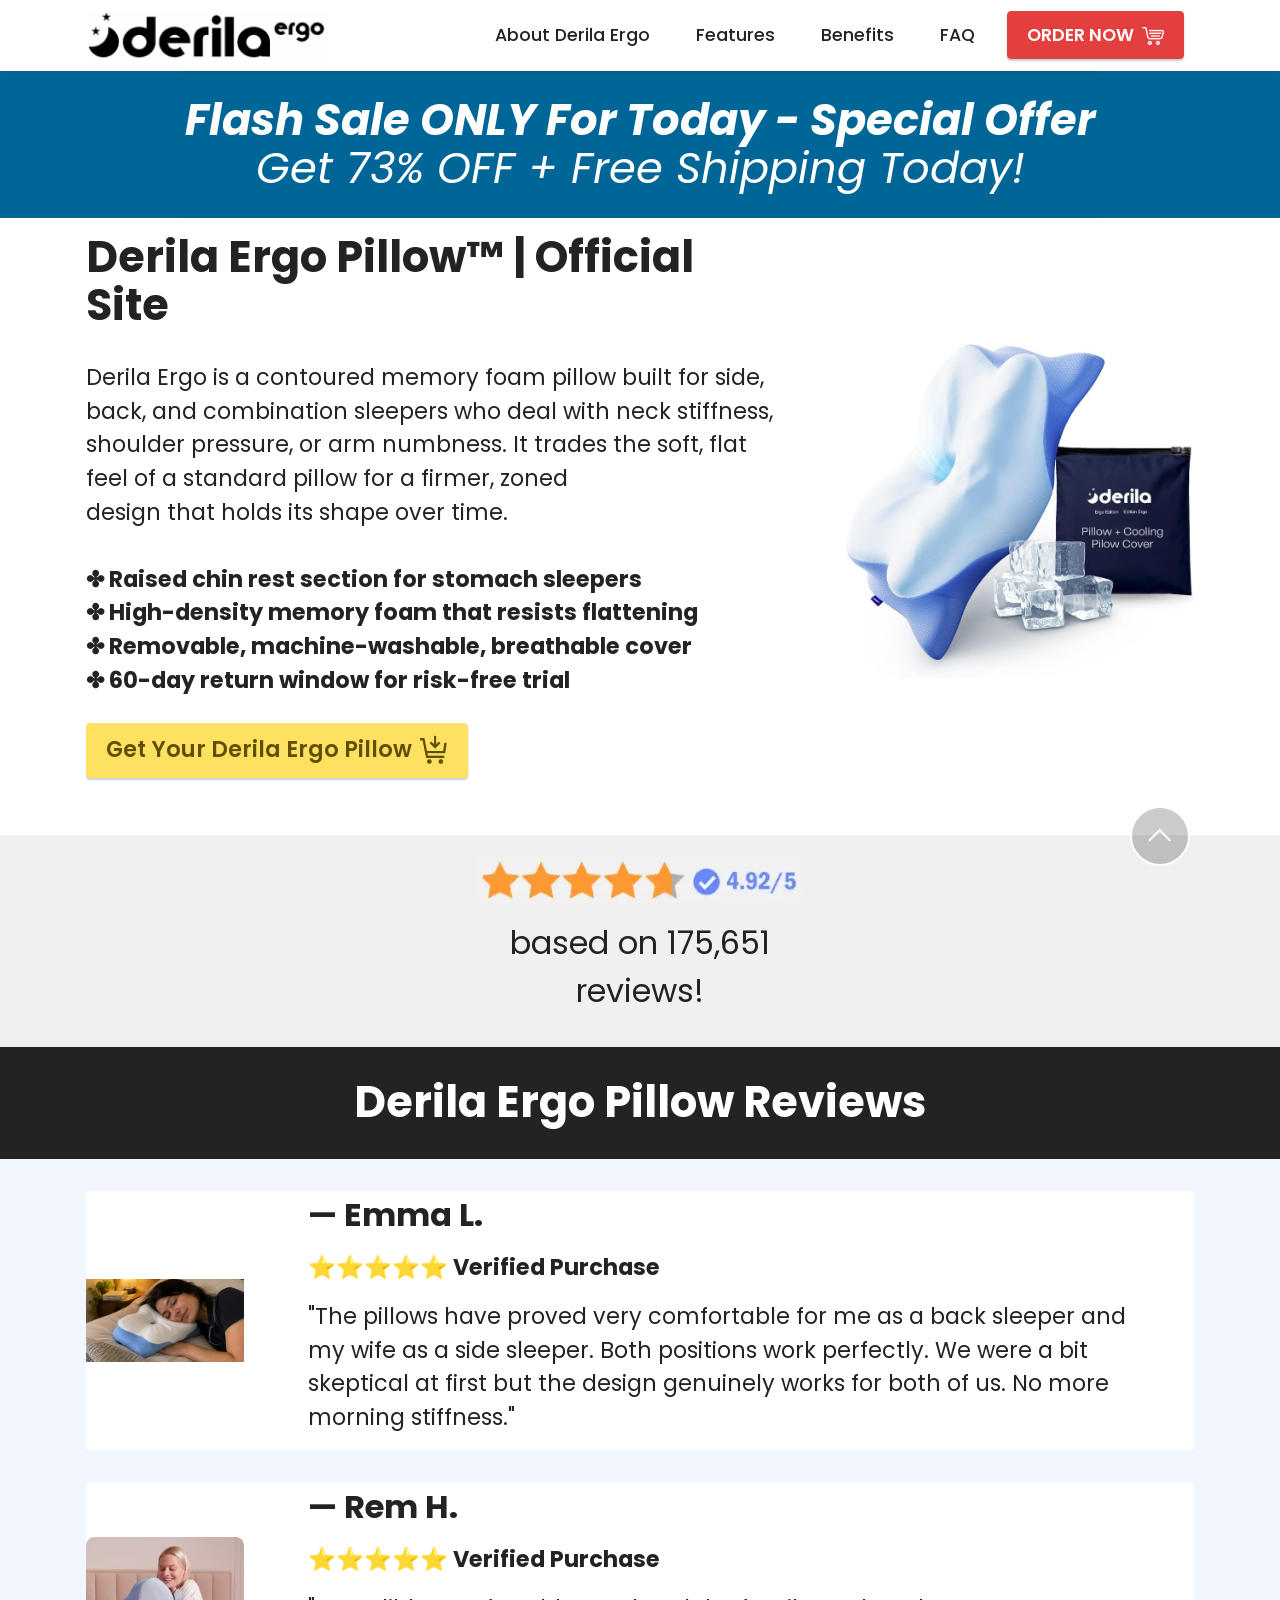
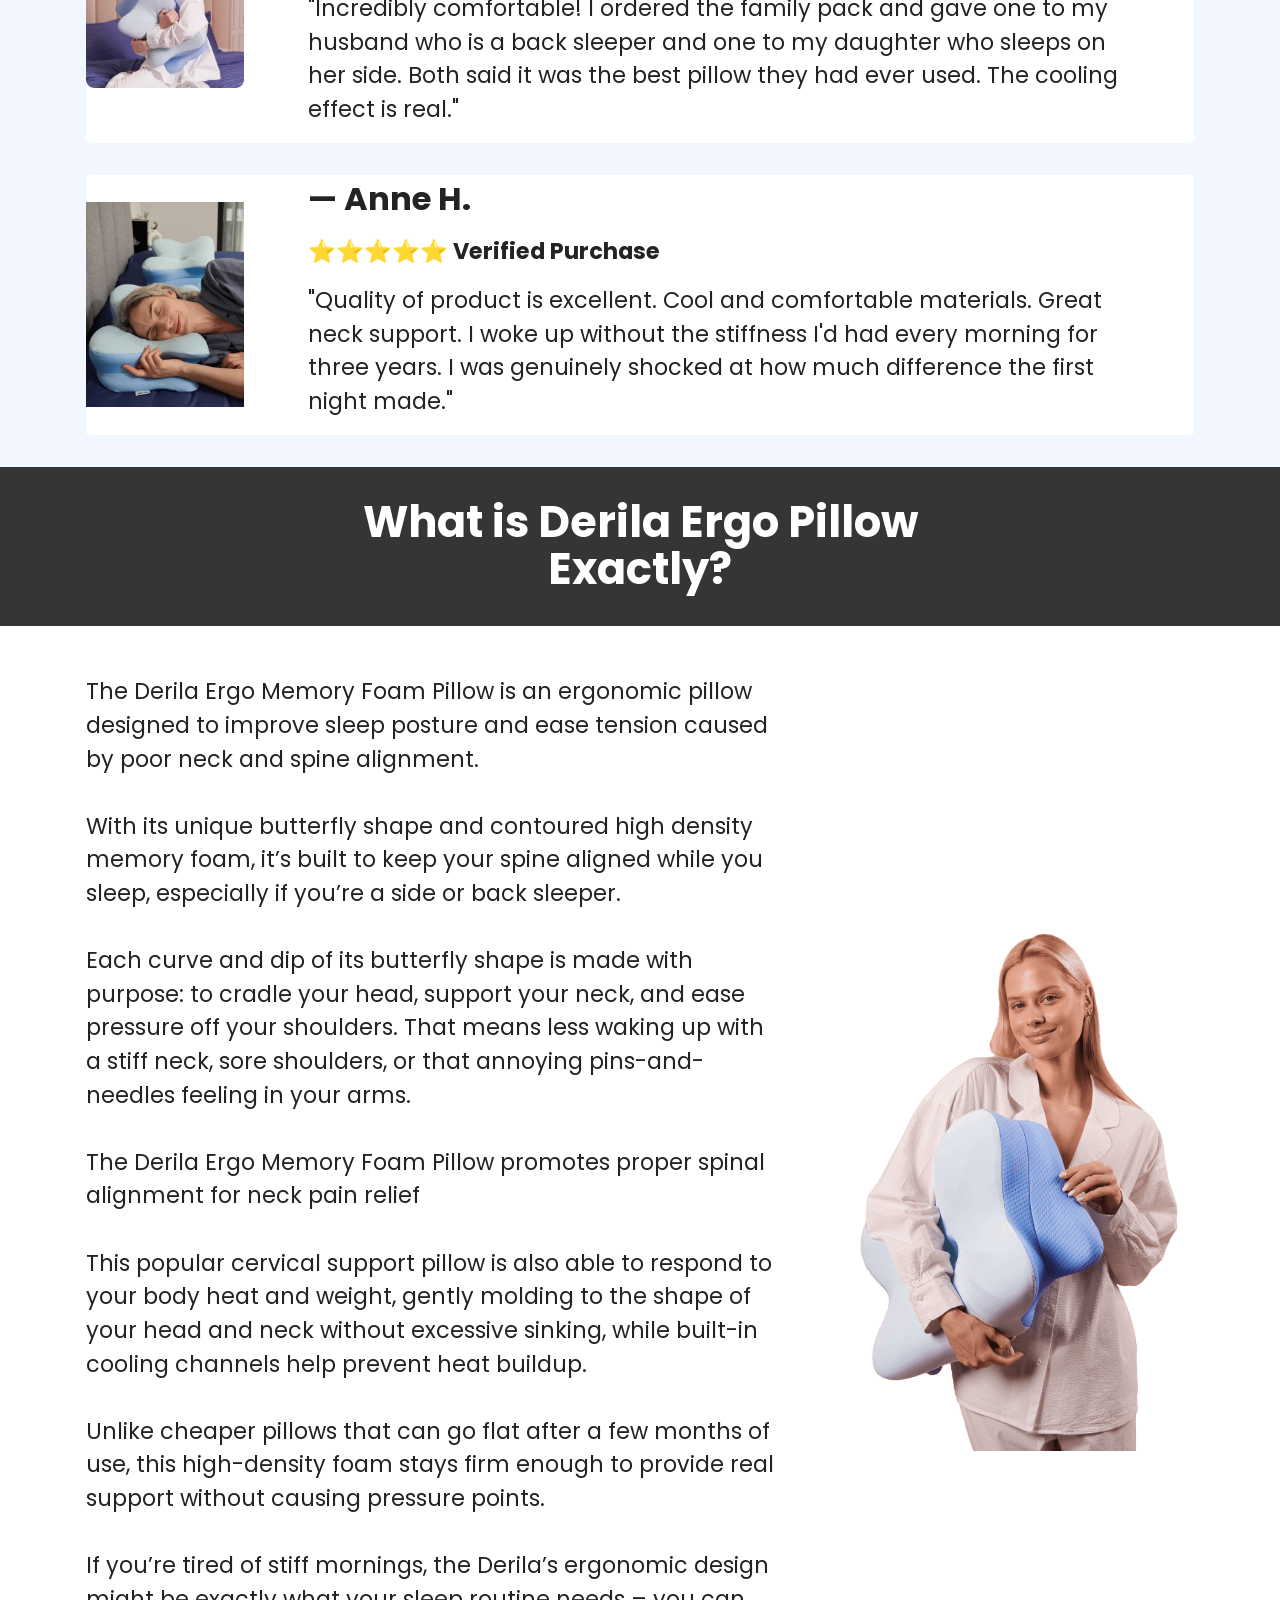
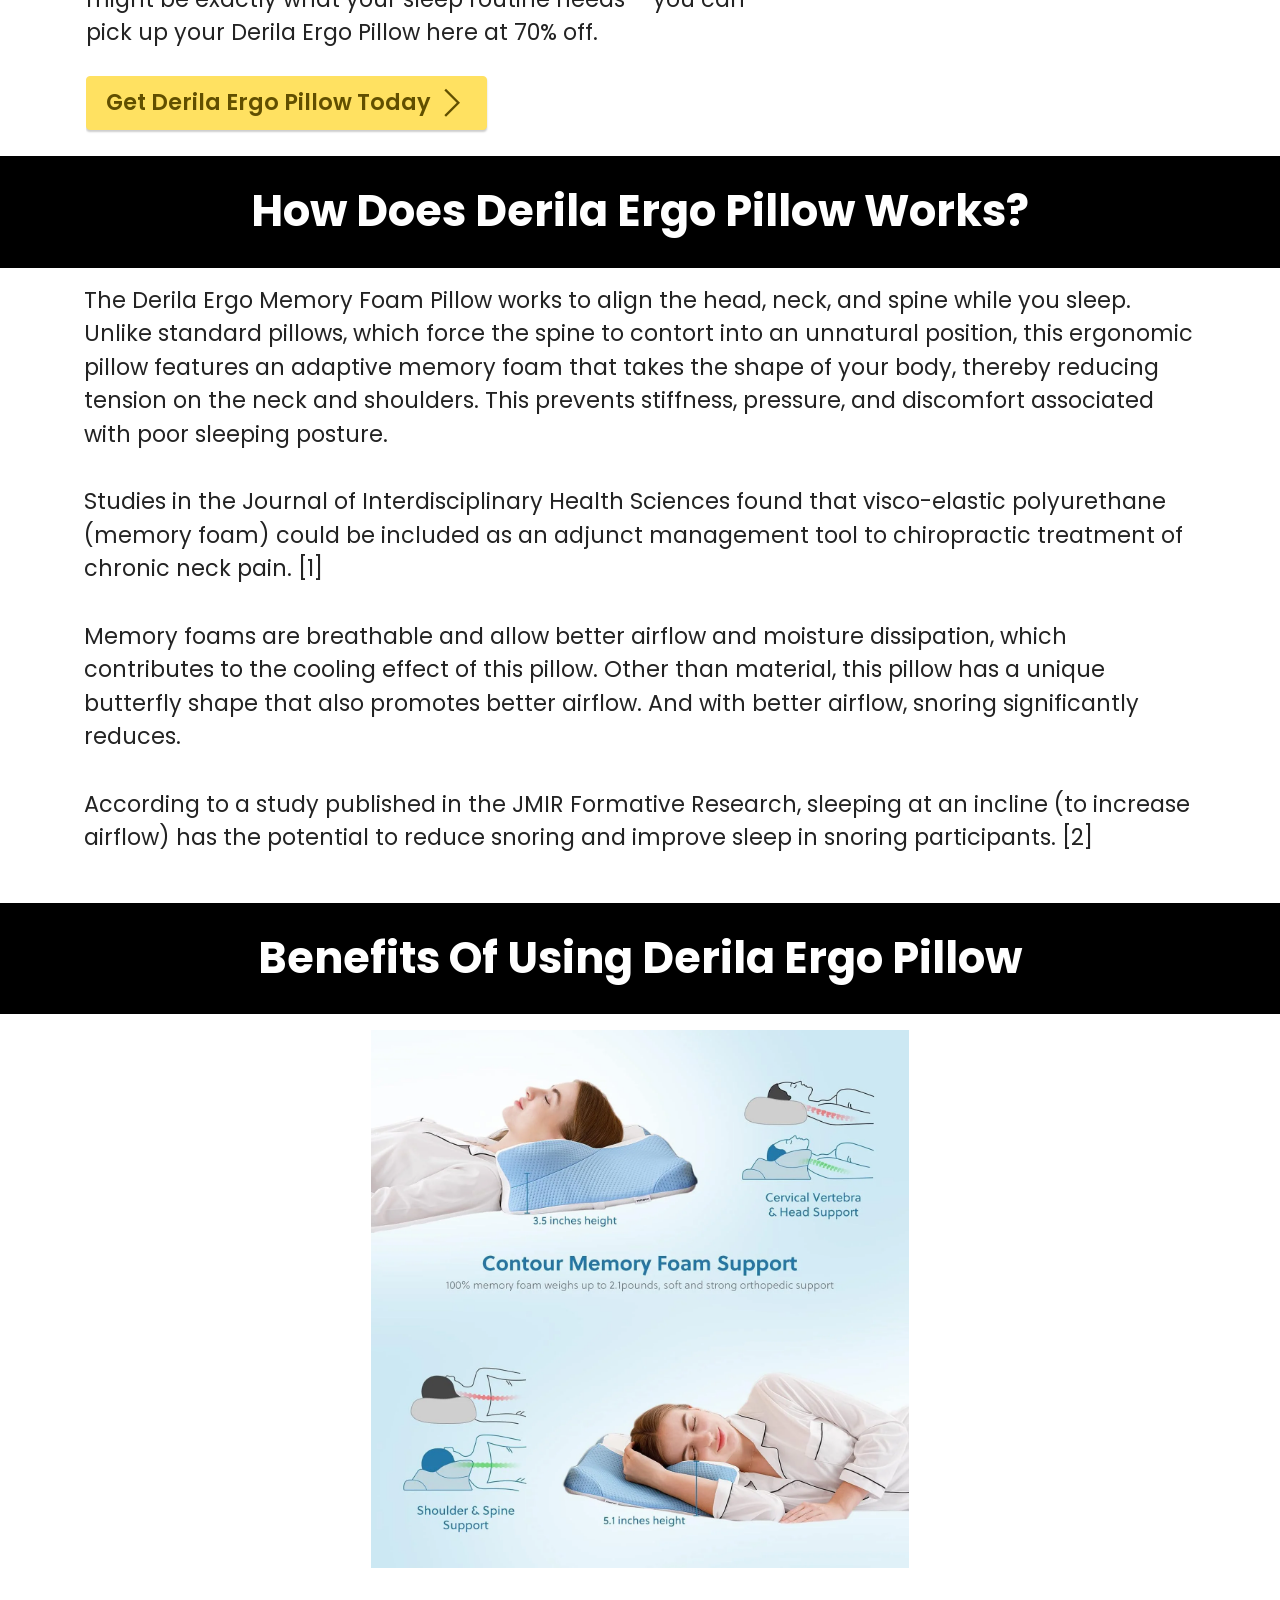
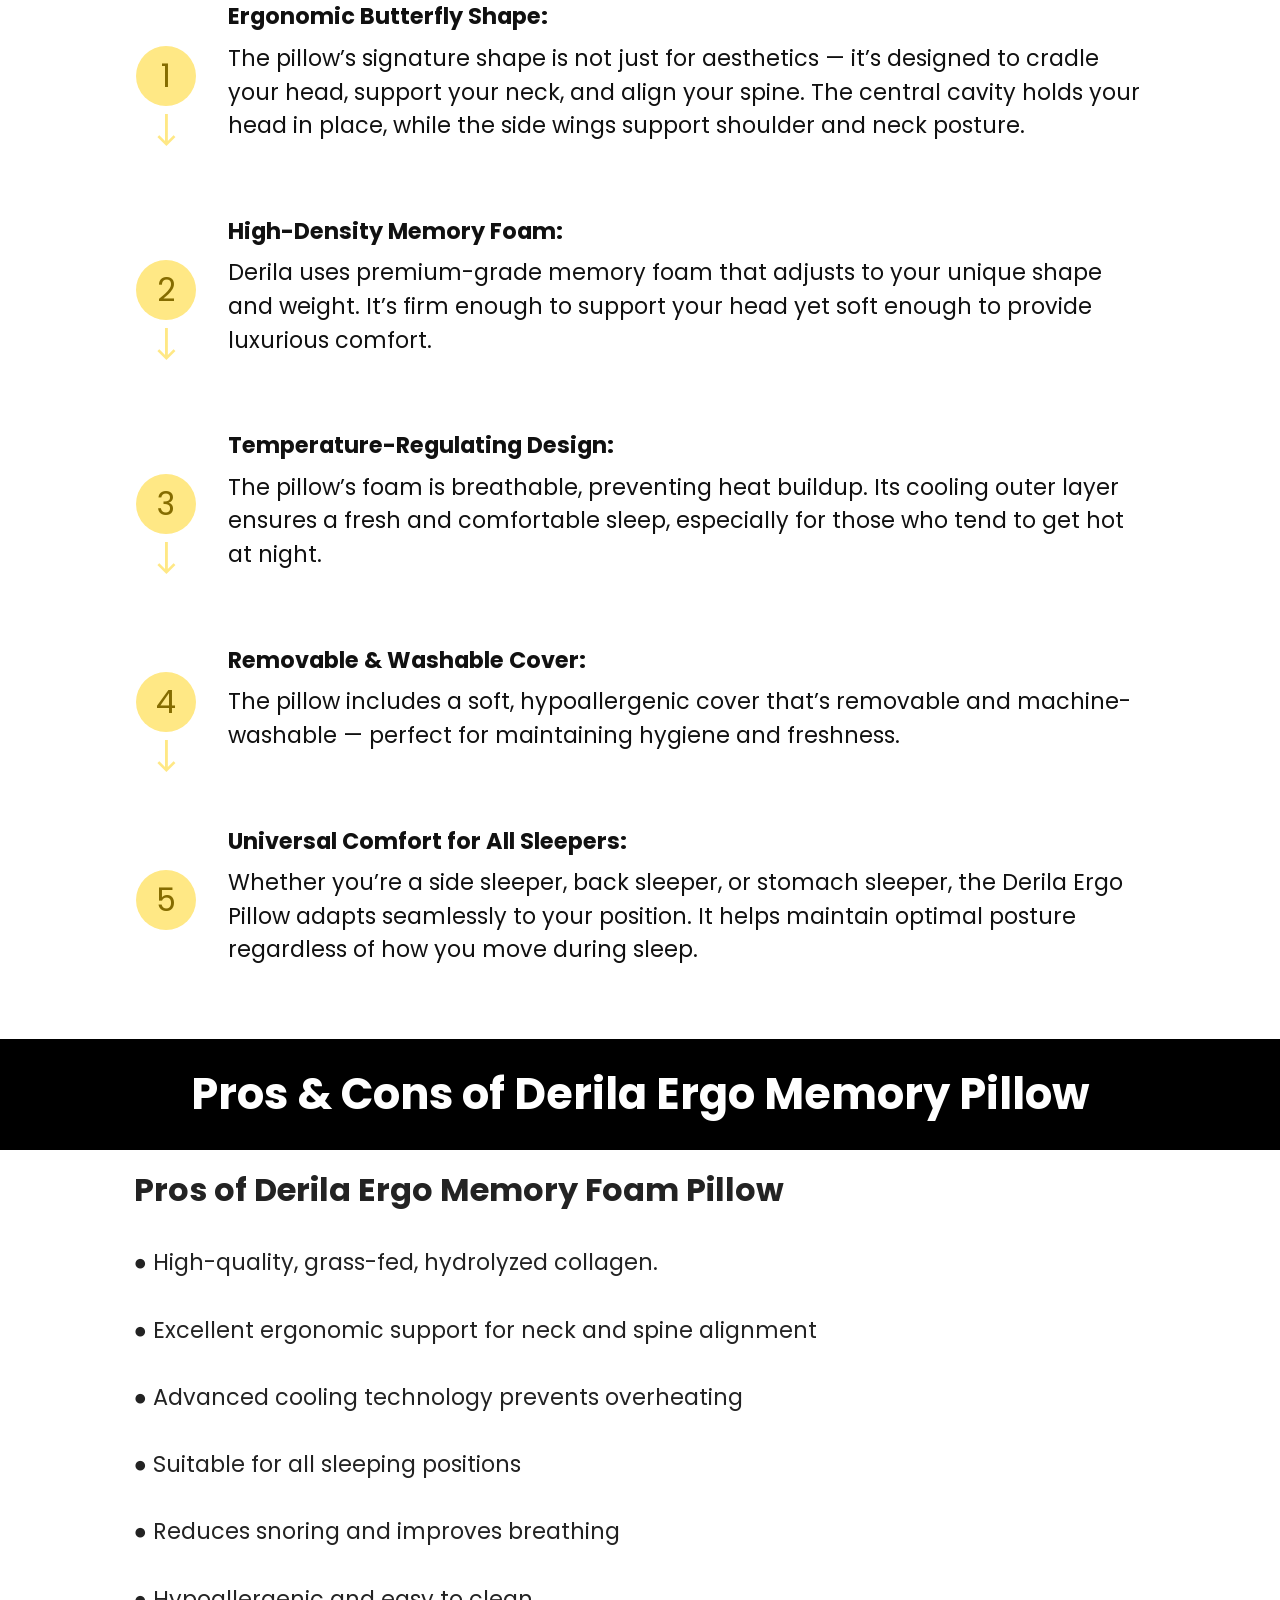
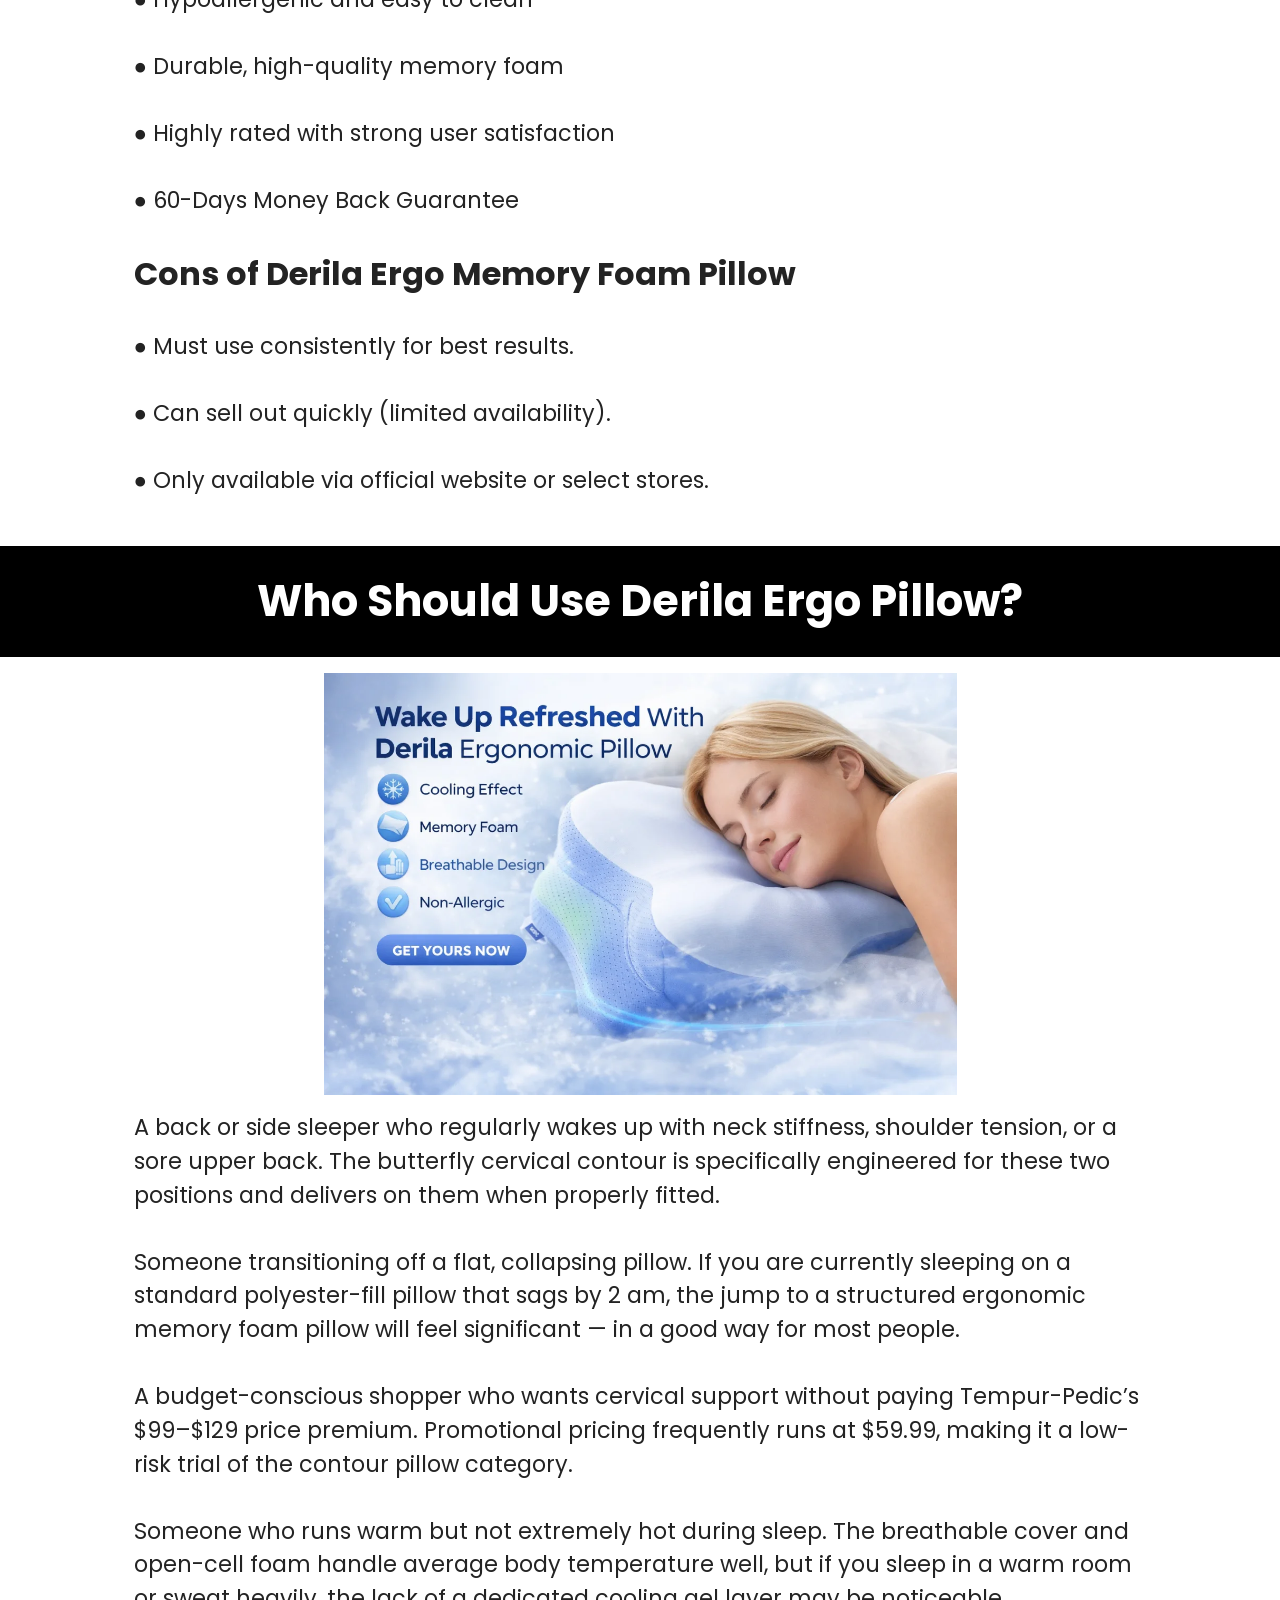
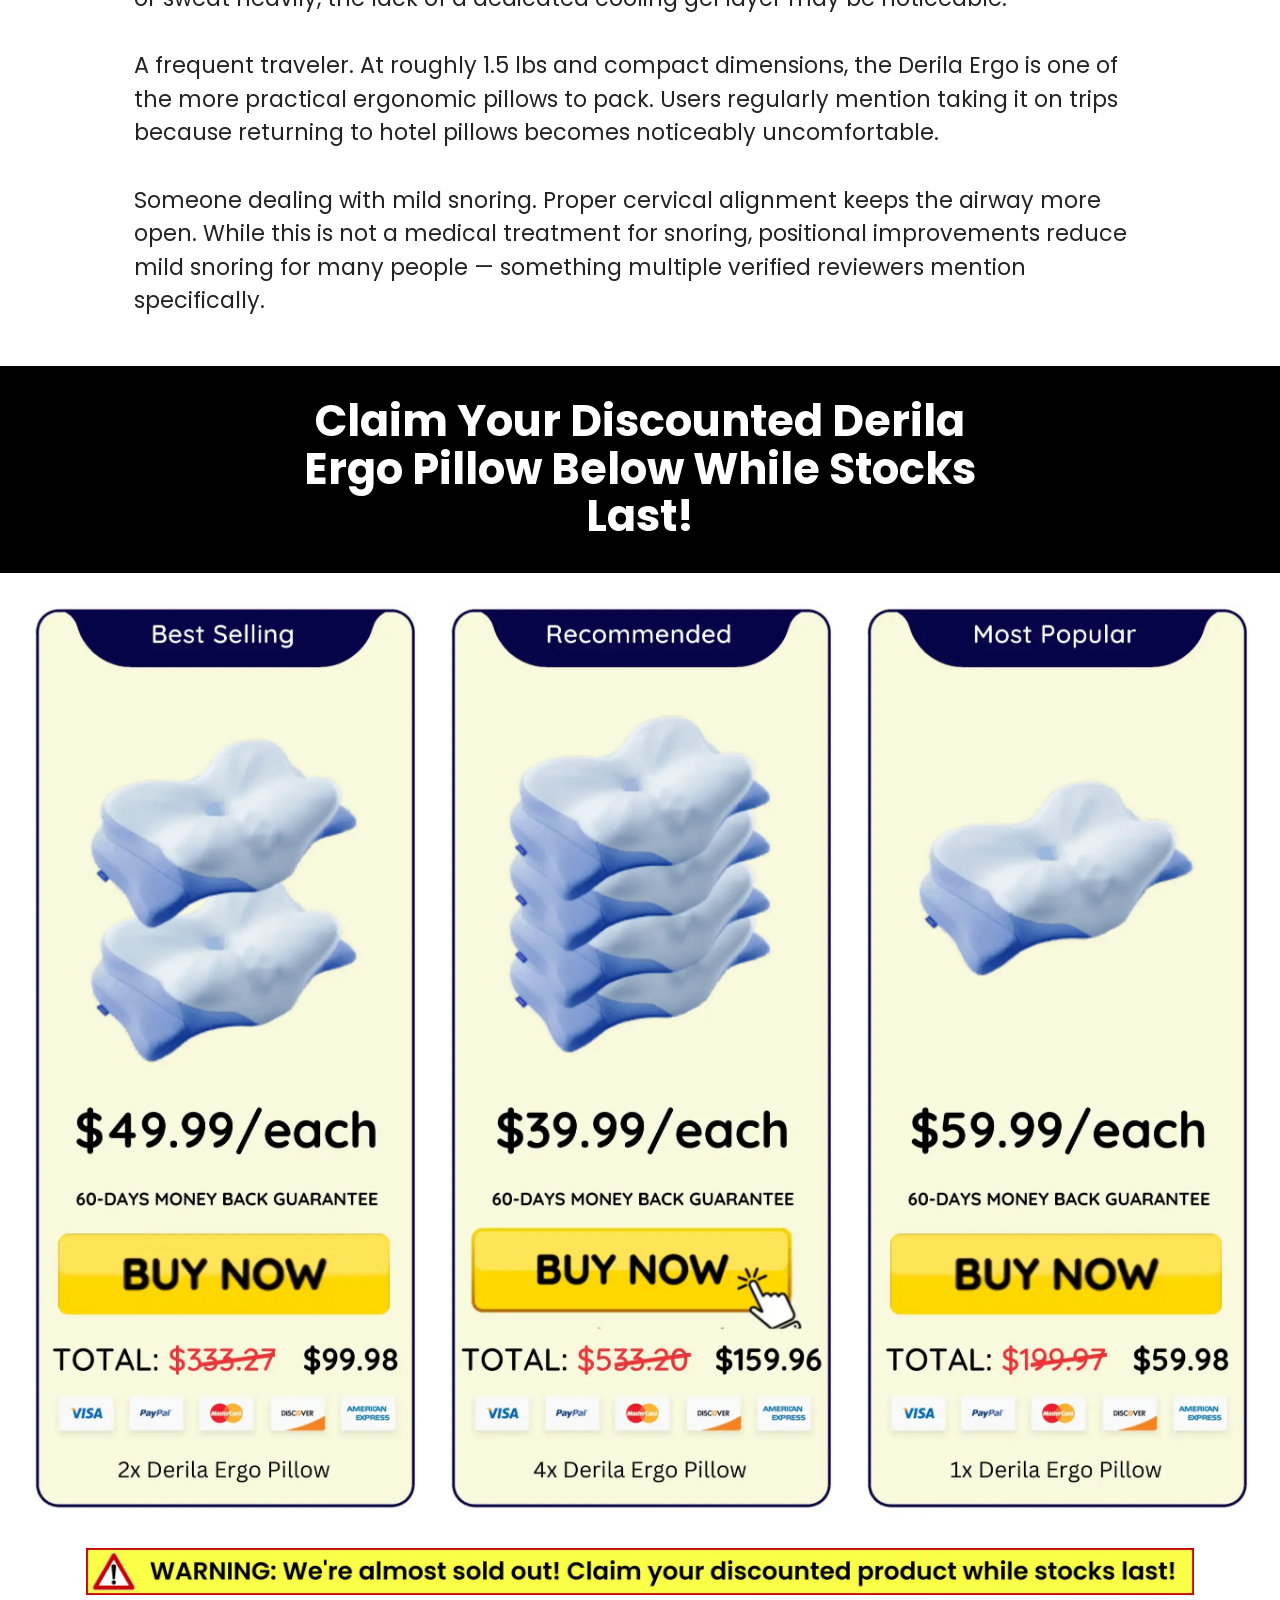
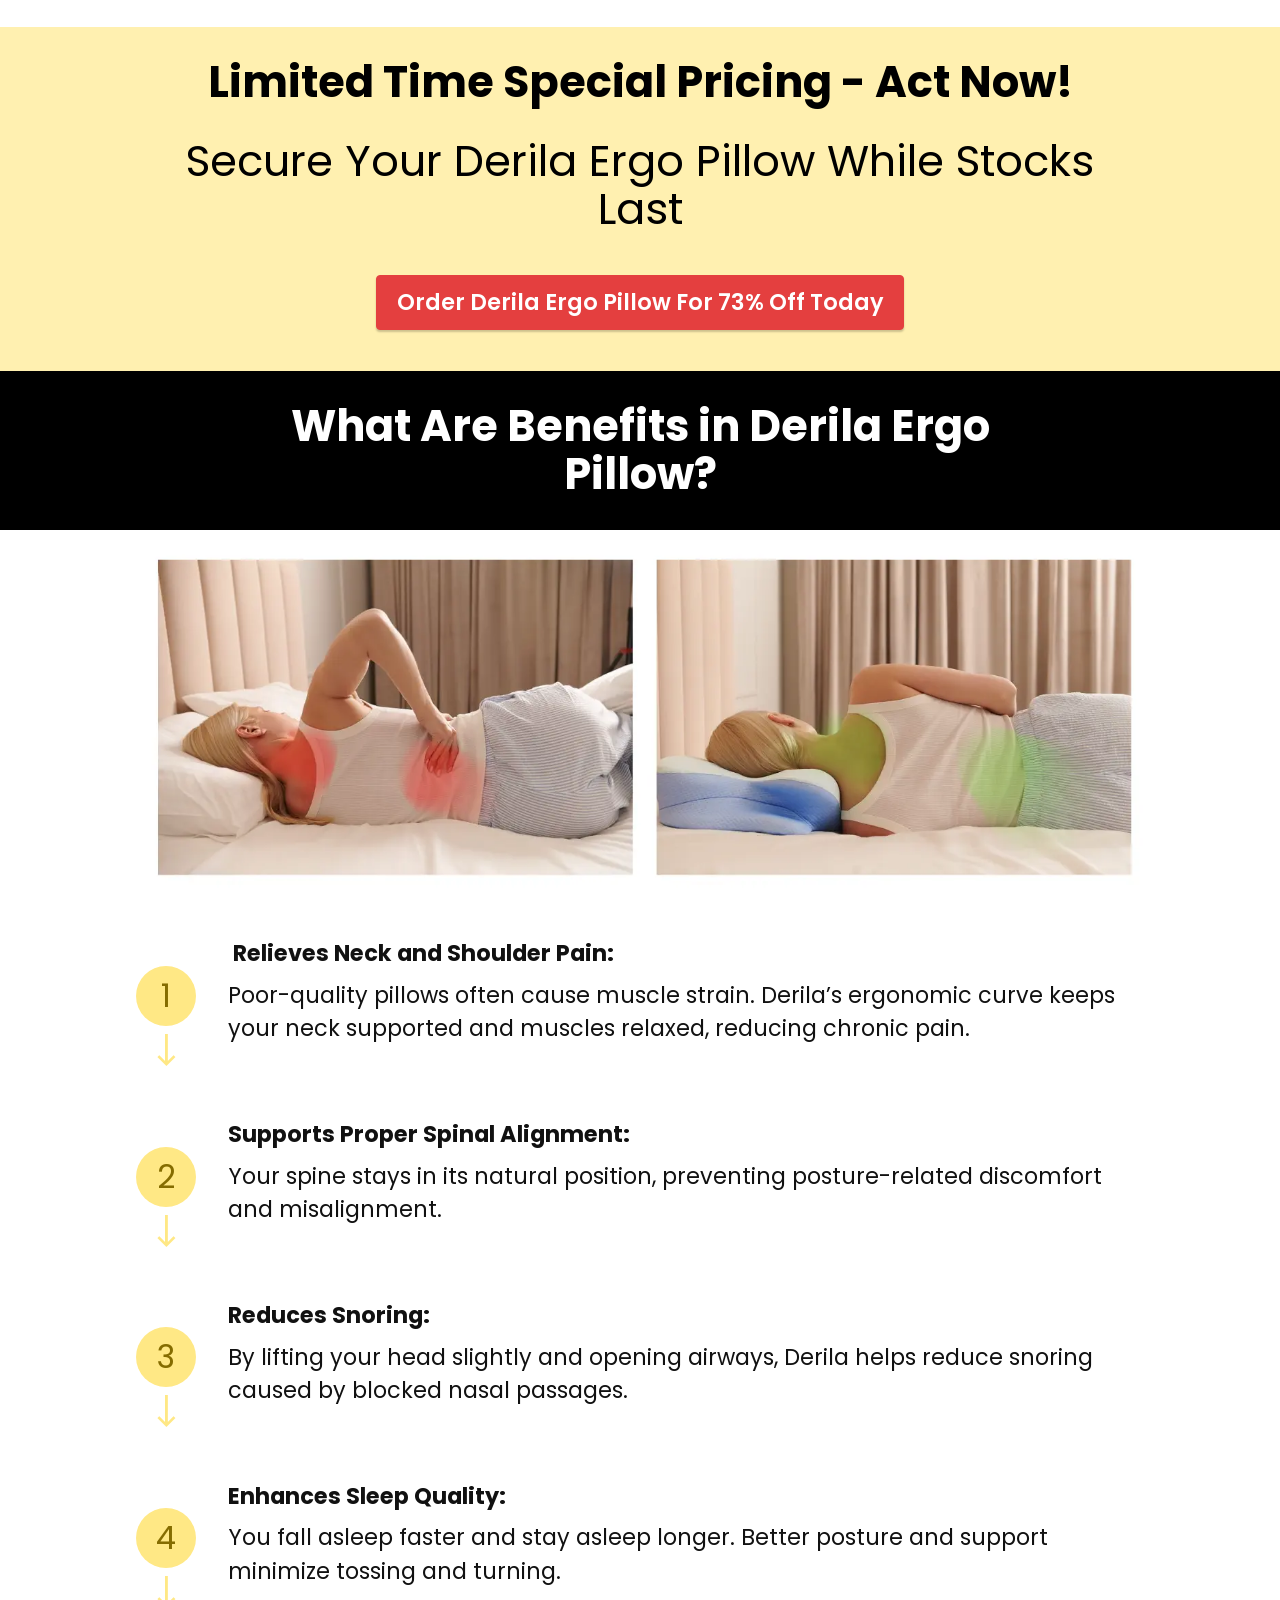
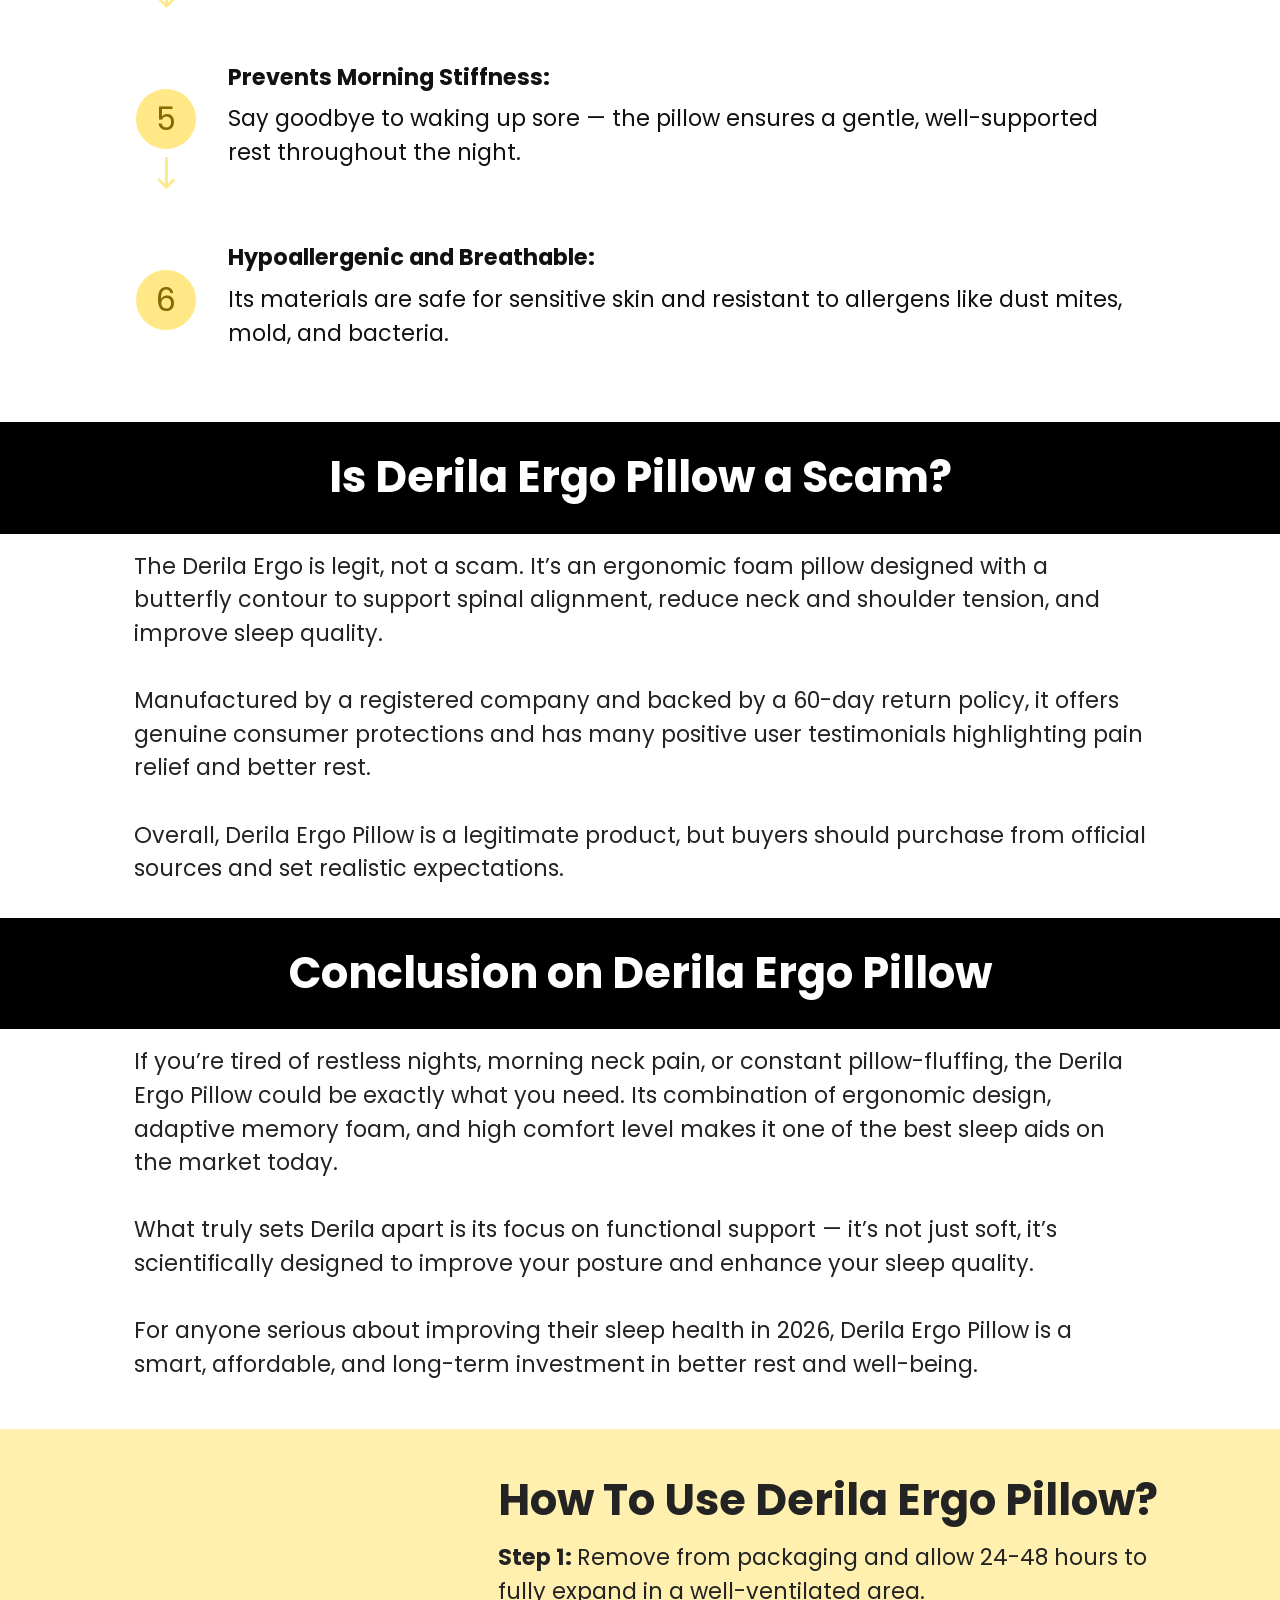
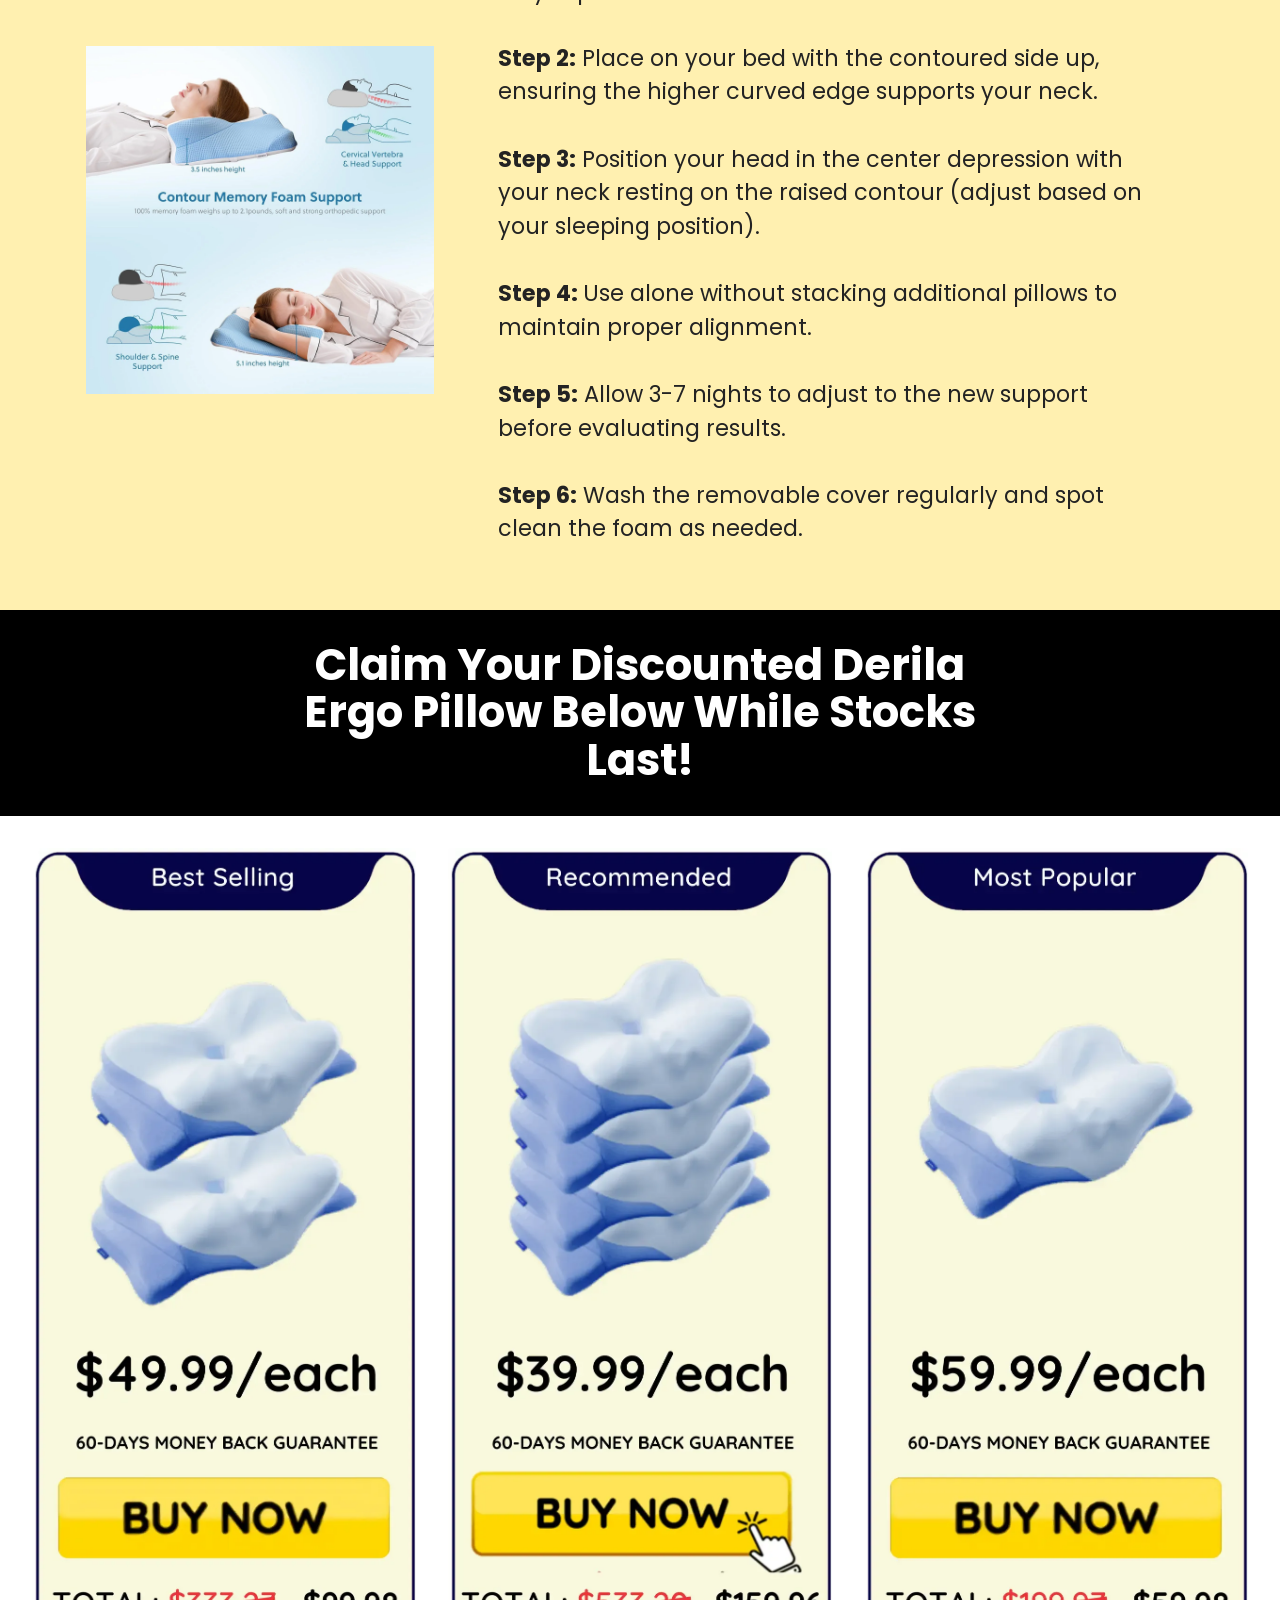
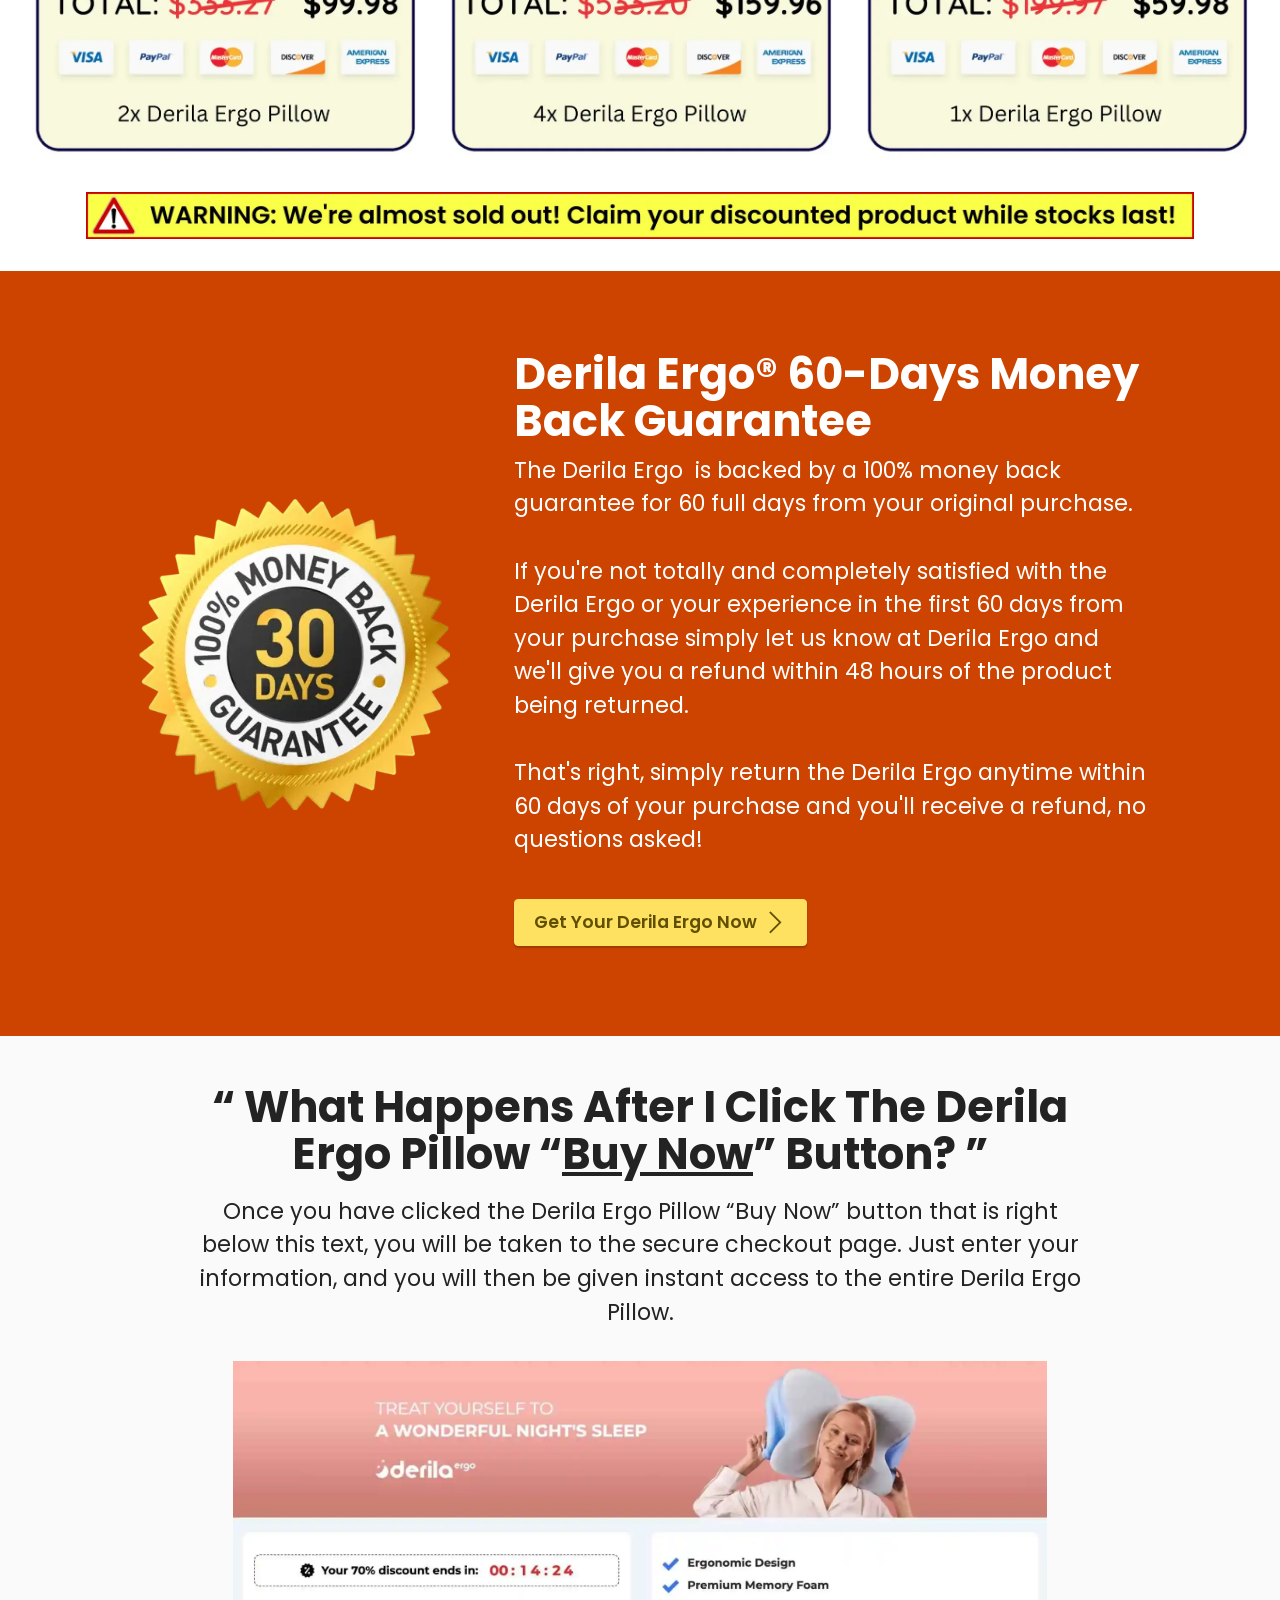
==== commit d91fcca1: "Update index.html" ====
--- a/index.html
+++ b/index.html
@@ -1095,14 +1095,12 @@
             
             <div class="row row-copirayt">
                 <p class="mbr-text mb-0 mbr-fonts-style mbr-white align-center display-7">
-                    Copyright © 2025 - Derila Ergo Pillow</p>
-            </div>
-        </div>
-    </div>
-</section><section class="display-7" style="padding: 0;align-items: center;justify-content: center;flex-wrap: wrap;    align-content: center;display: flex;position: relative;height: 4rem;"><a href="https://mobiri.se/4949637" style="flex: 1 1;height: 4rem;position: absolute;width: 100%;z-index: 1;"><img alt="" style="height: 4rem;" src="[data-uri]"></a><p style="margin: 0;text-align: center;" class="display-7">&#8204;</p><a style="z-index:1" href="https://mobirise.com/offline-website-builder.html">Offline Website Builder</a></section><script src="assets/bootstrap/js/bootstrap.bundle.min.js"></script>  <script src="assets/smoothscroll/smooth-scroll.js"></script>  <script src="assets/ytplayer/index.js"></script>  <script src="assets/dropdown/js/navbar-dropdown.js"></script>  <script src="assets/mbr-switch-arrow/mbr-switch-arrow.js"></script>  <script src="assets/theme/js/script.js"></script>  
-  
+                    Copyright © 2026 - Derila Ergo Pillow</p>
+            </div>
+        </div>
+    </div>  
   
  <div id="scrollToTop" class="scrollToTop mbr-arrow-up"><a style="text-align: center;"><i class="mbr-arrow-up-icon mbr-arrow-up-icon-cm cm-icon cm-icon-smallarrow-up"></i></a></div>
     <input name="animation" type="hidden">
   </body>
-</html>+</html>
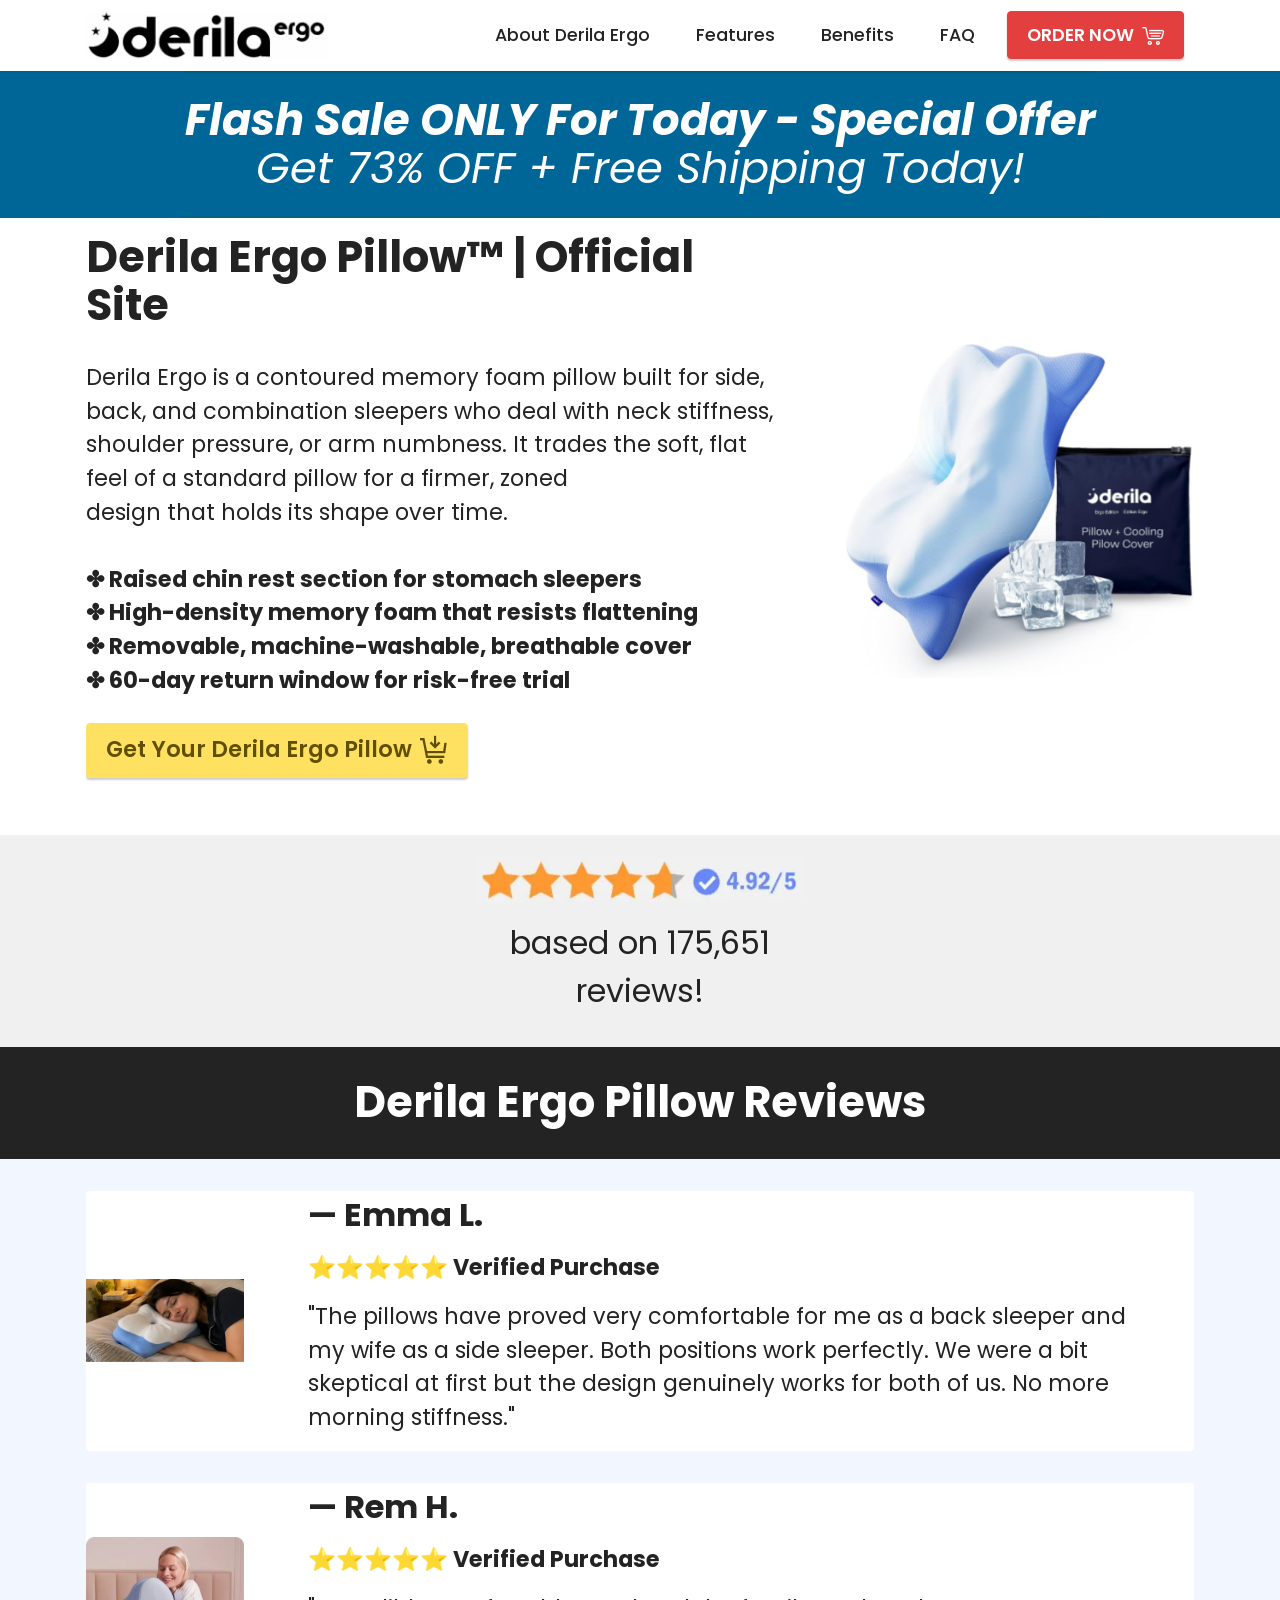
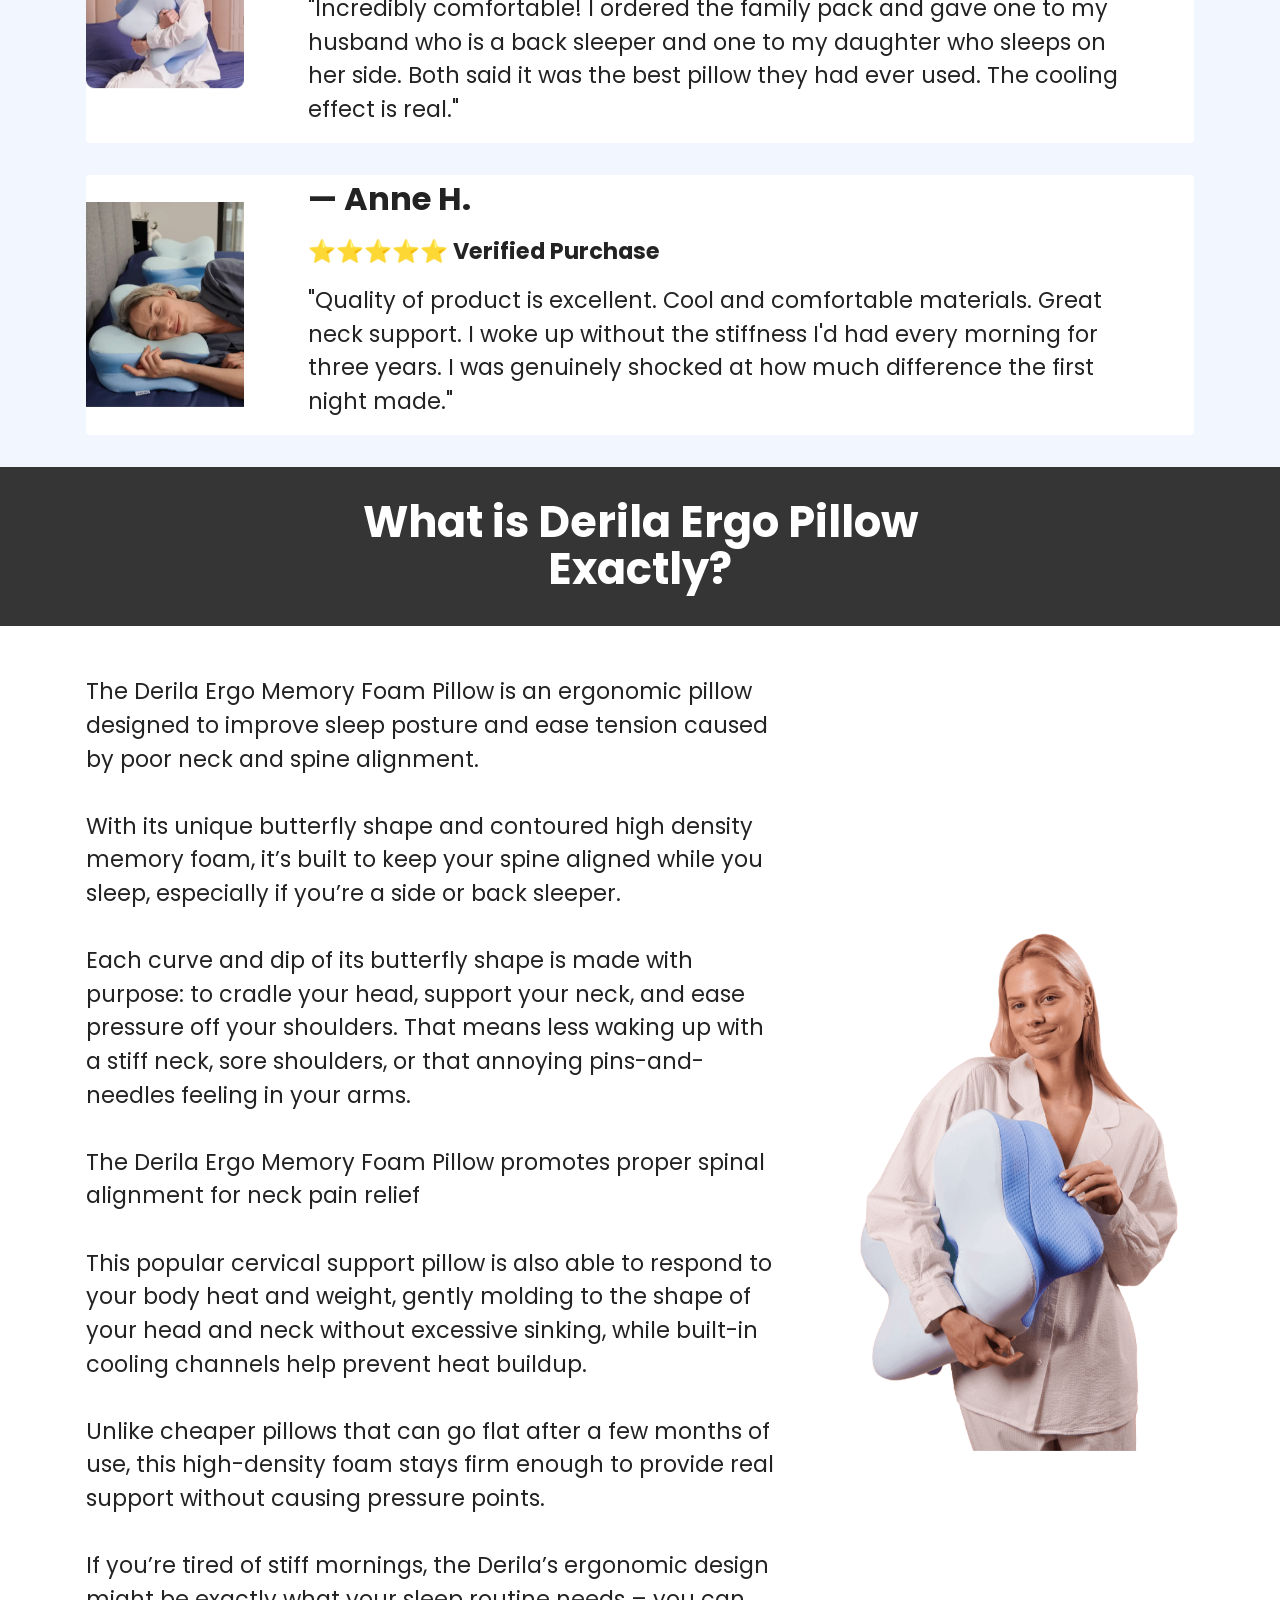
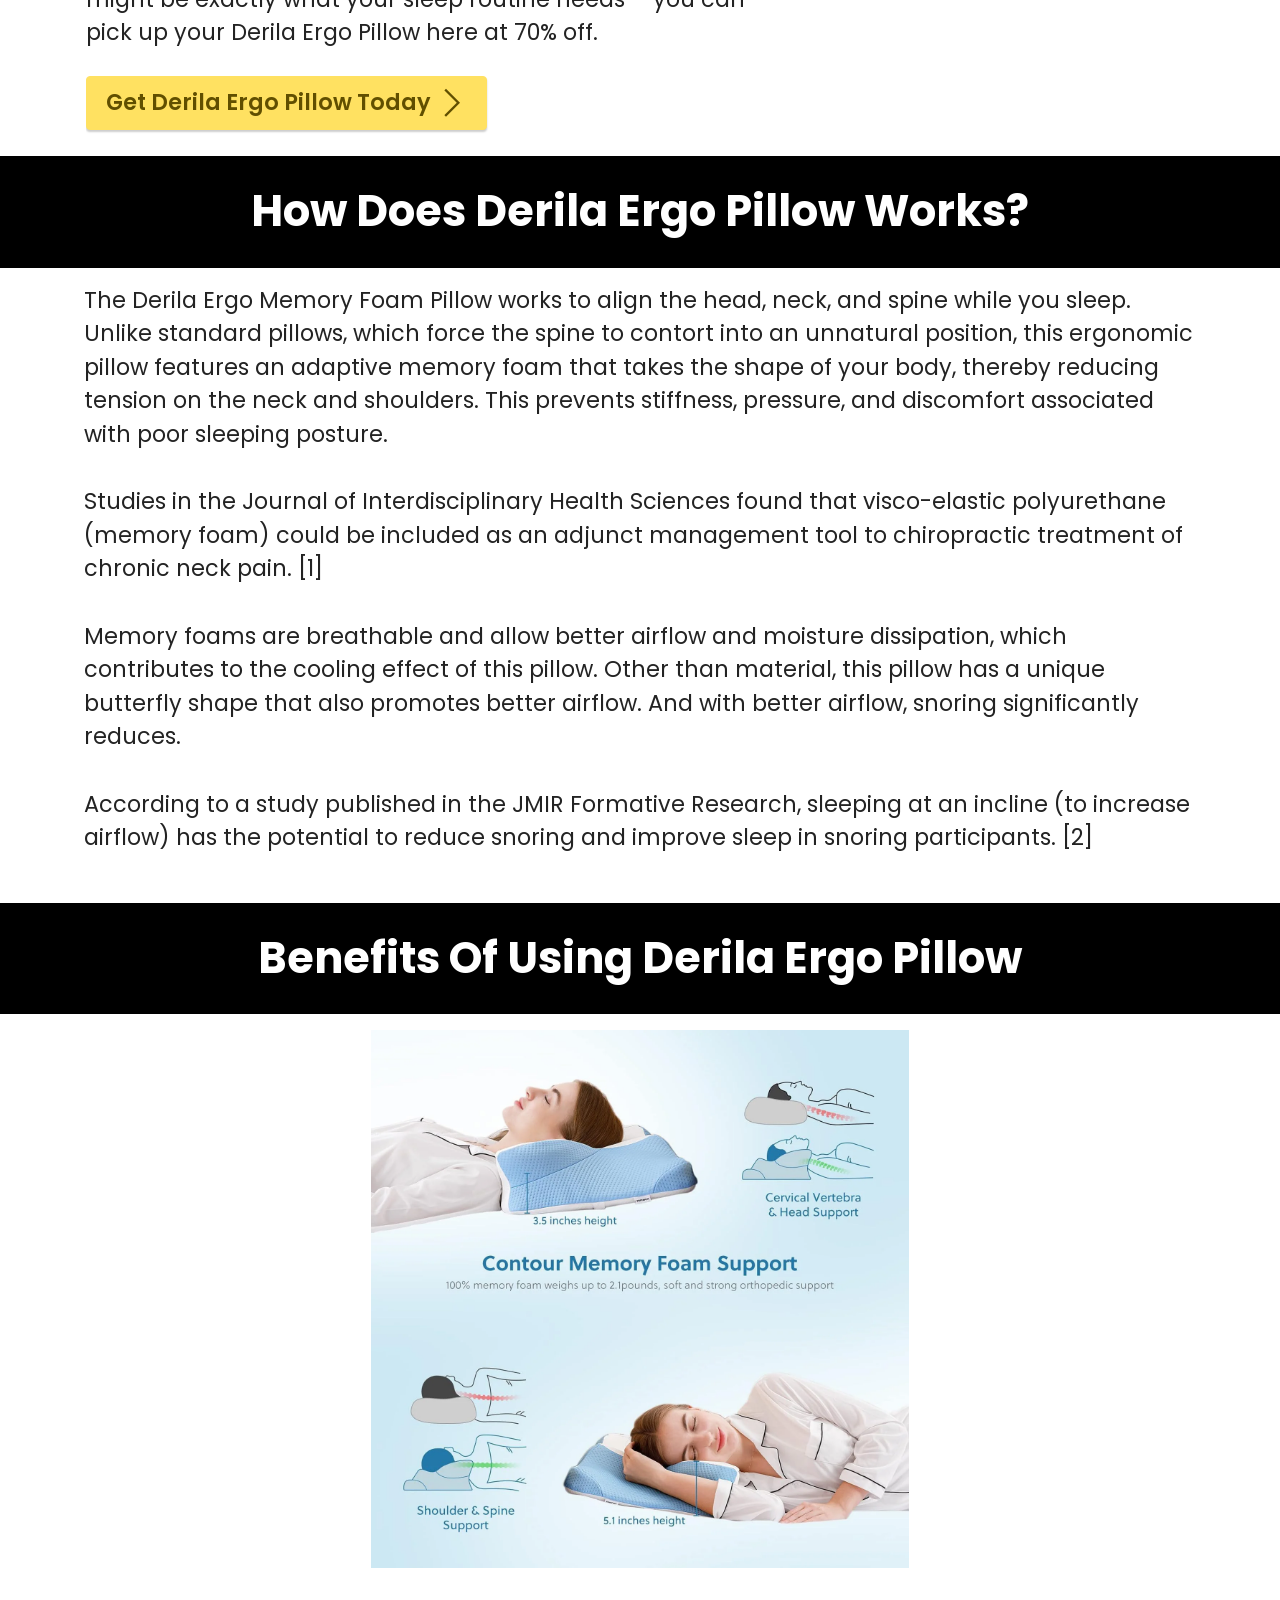
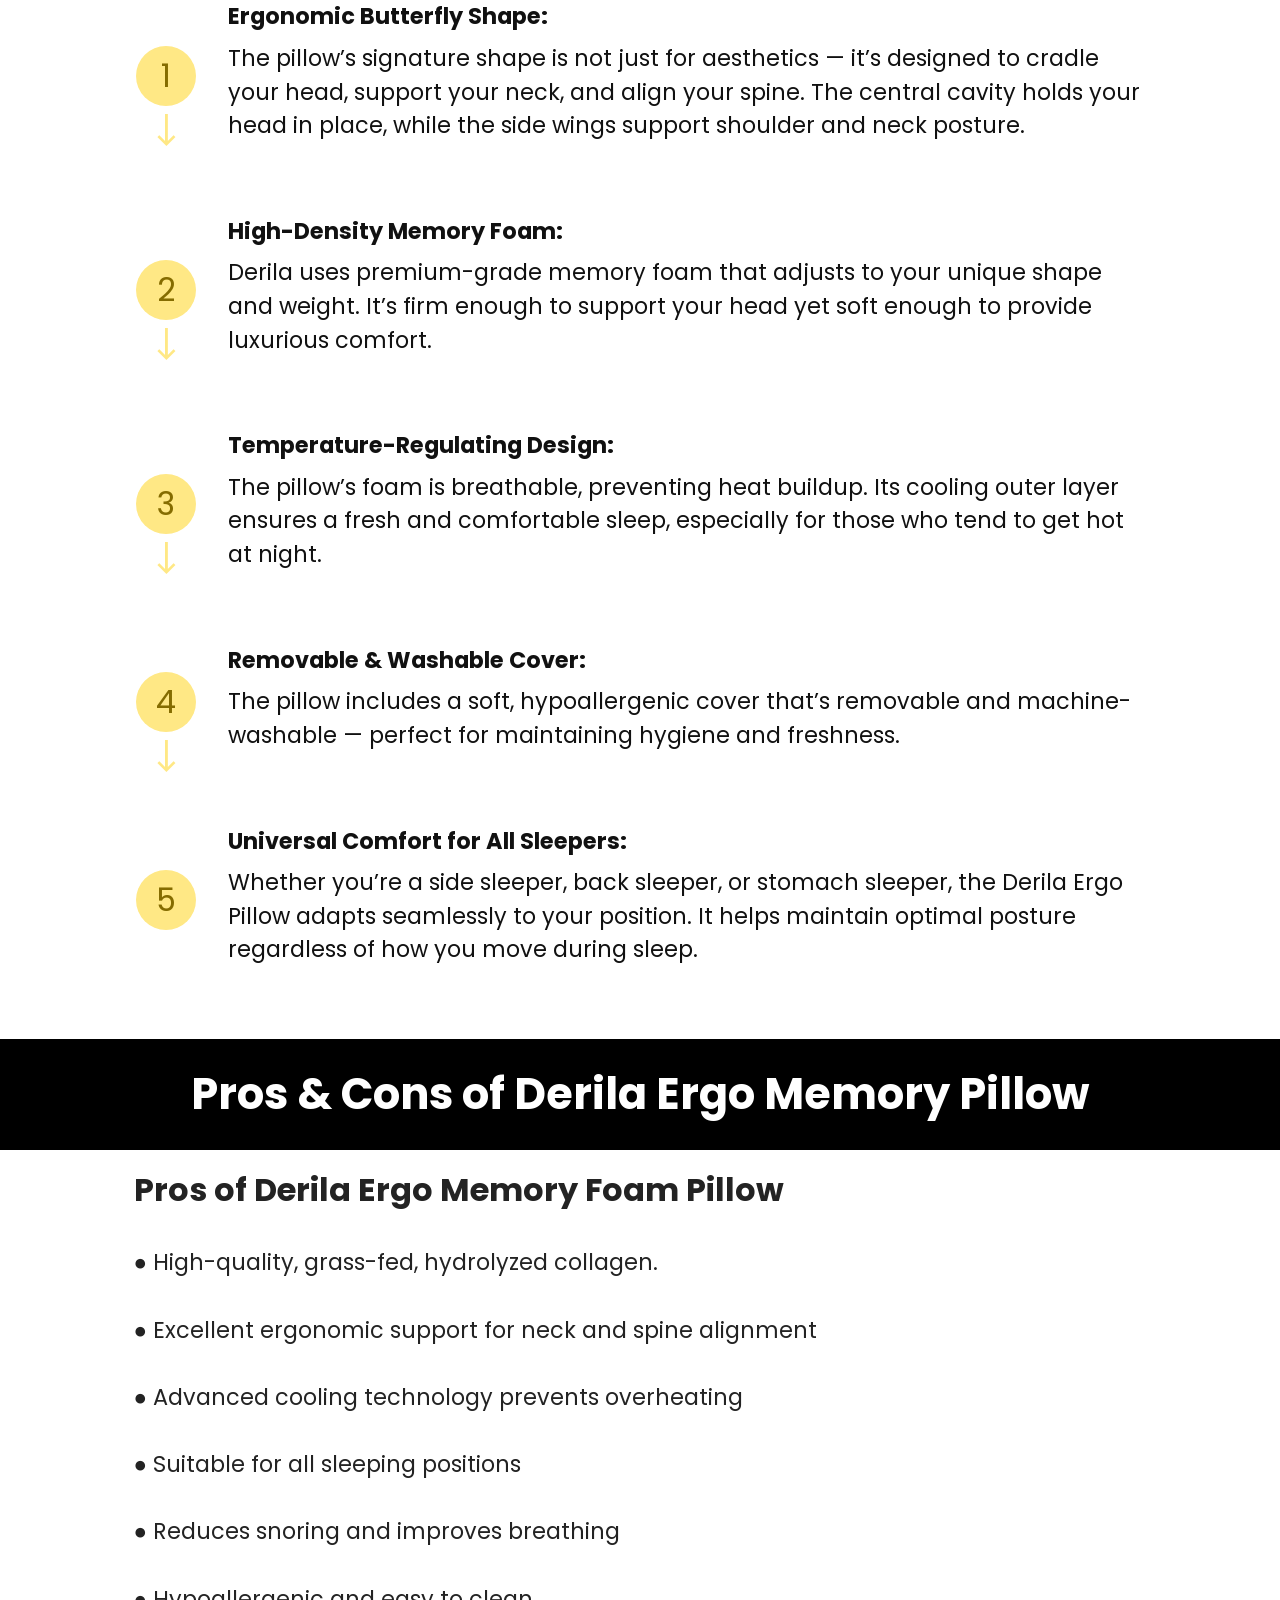
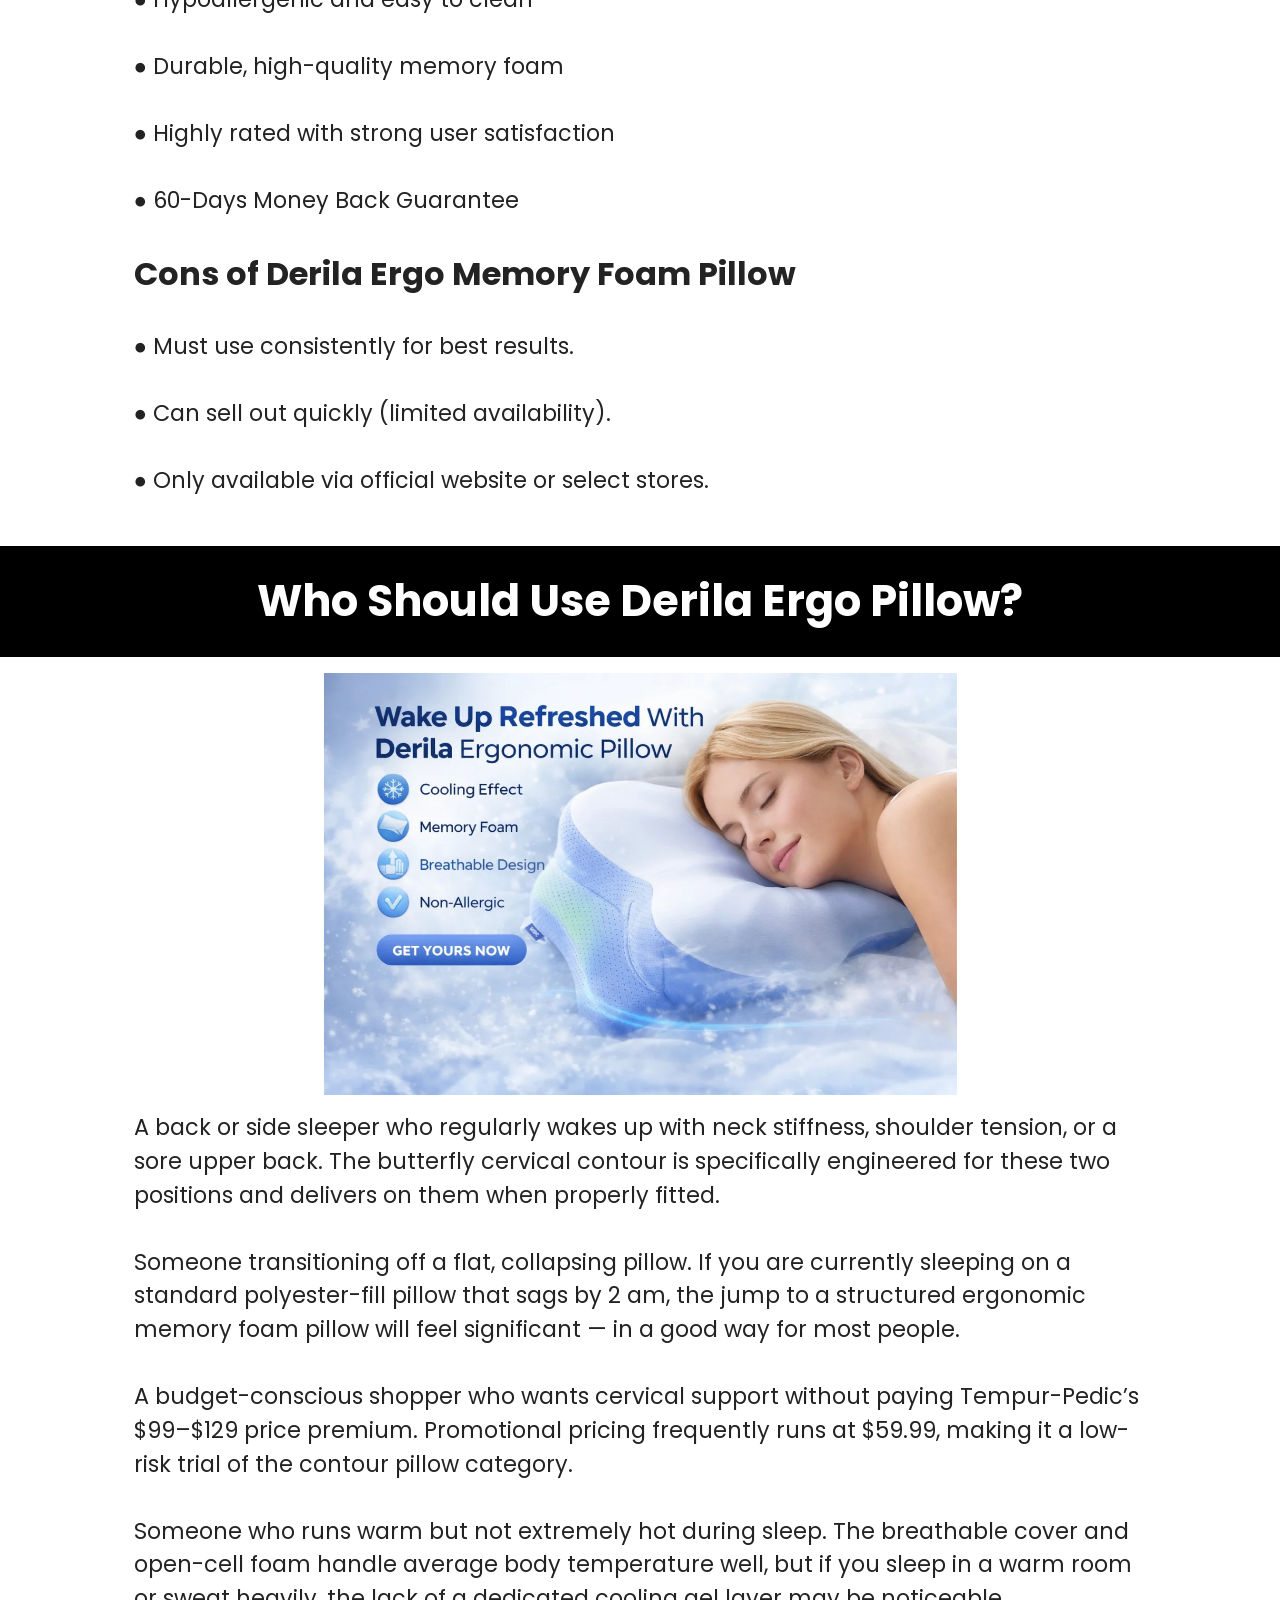
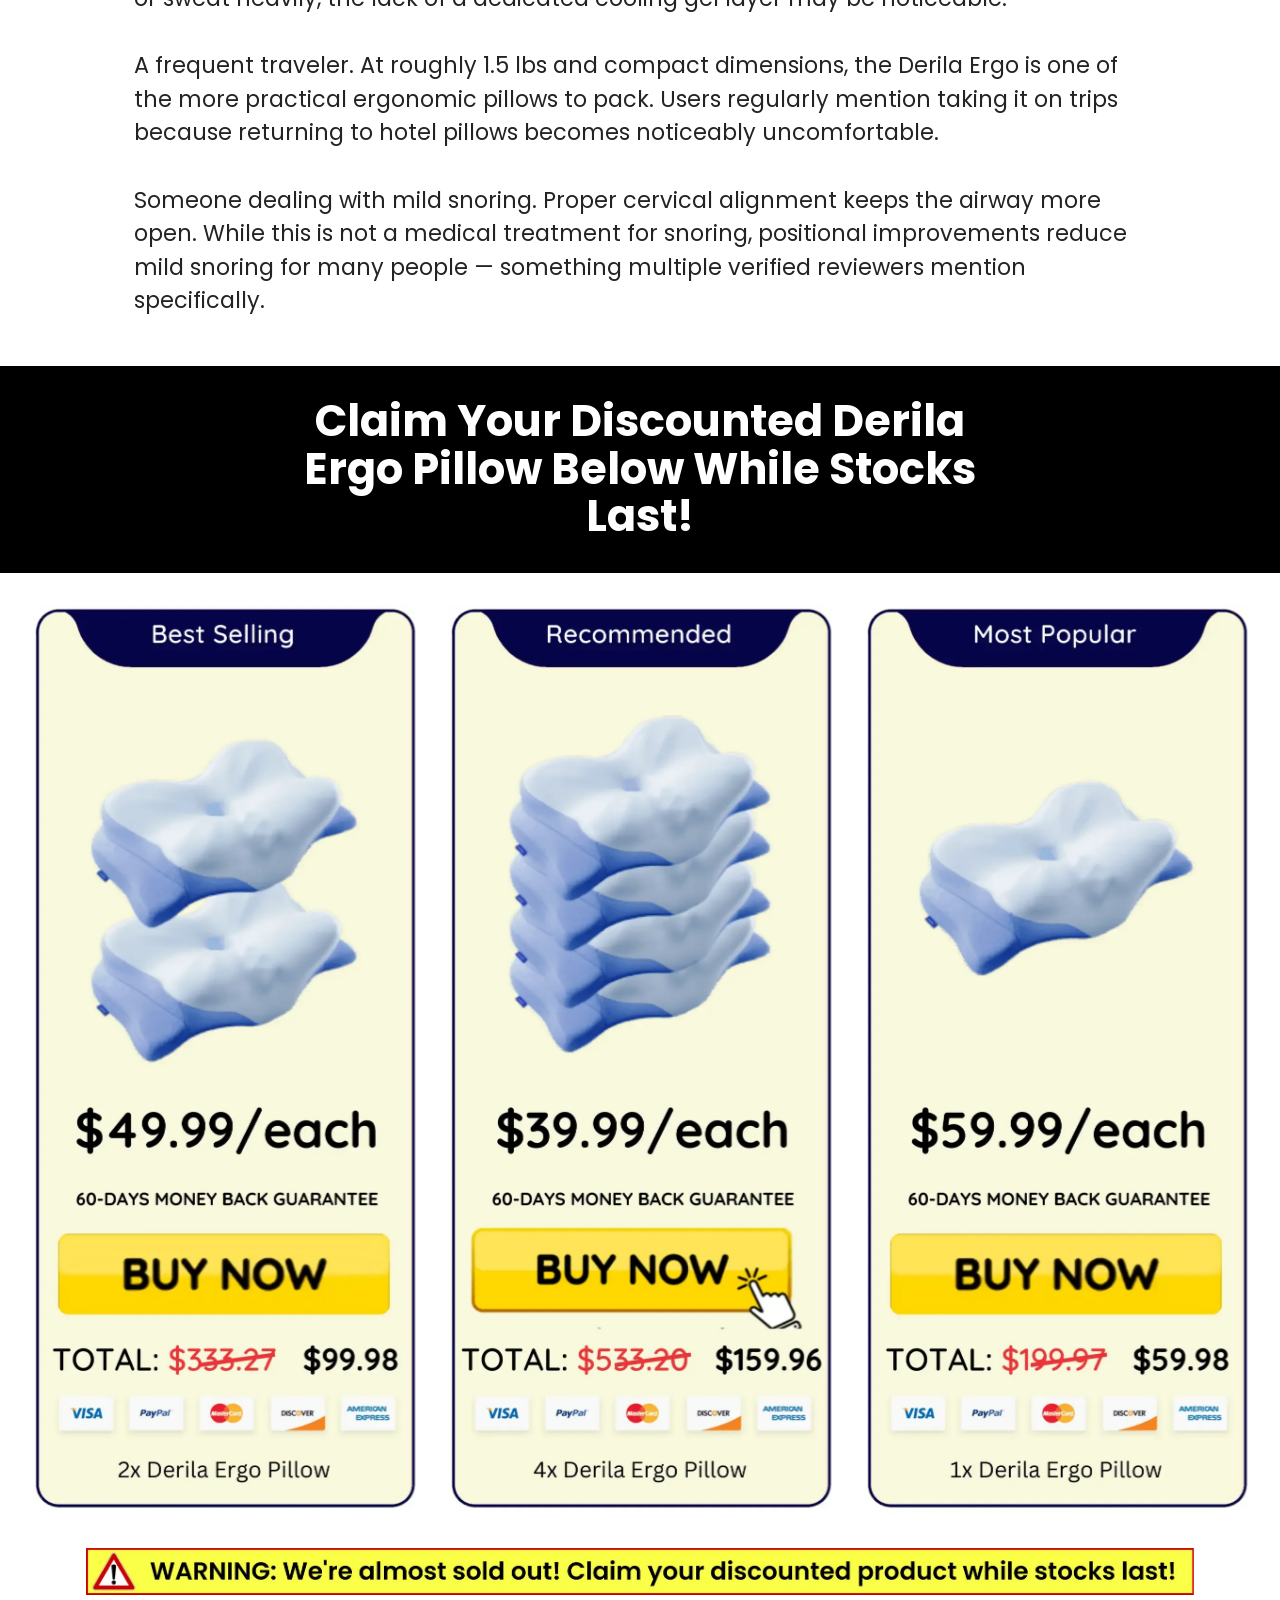
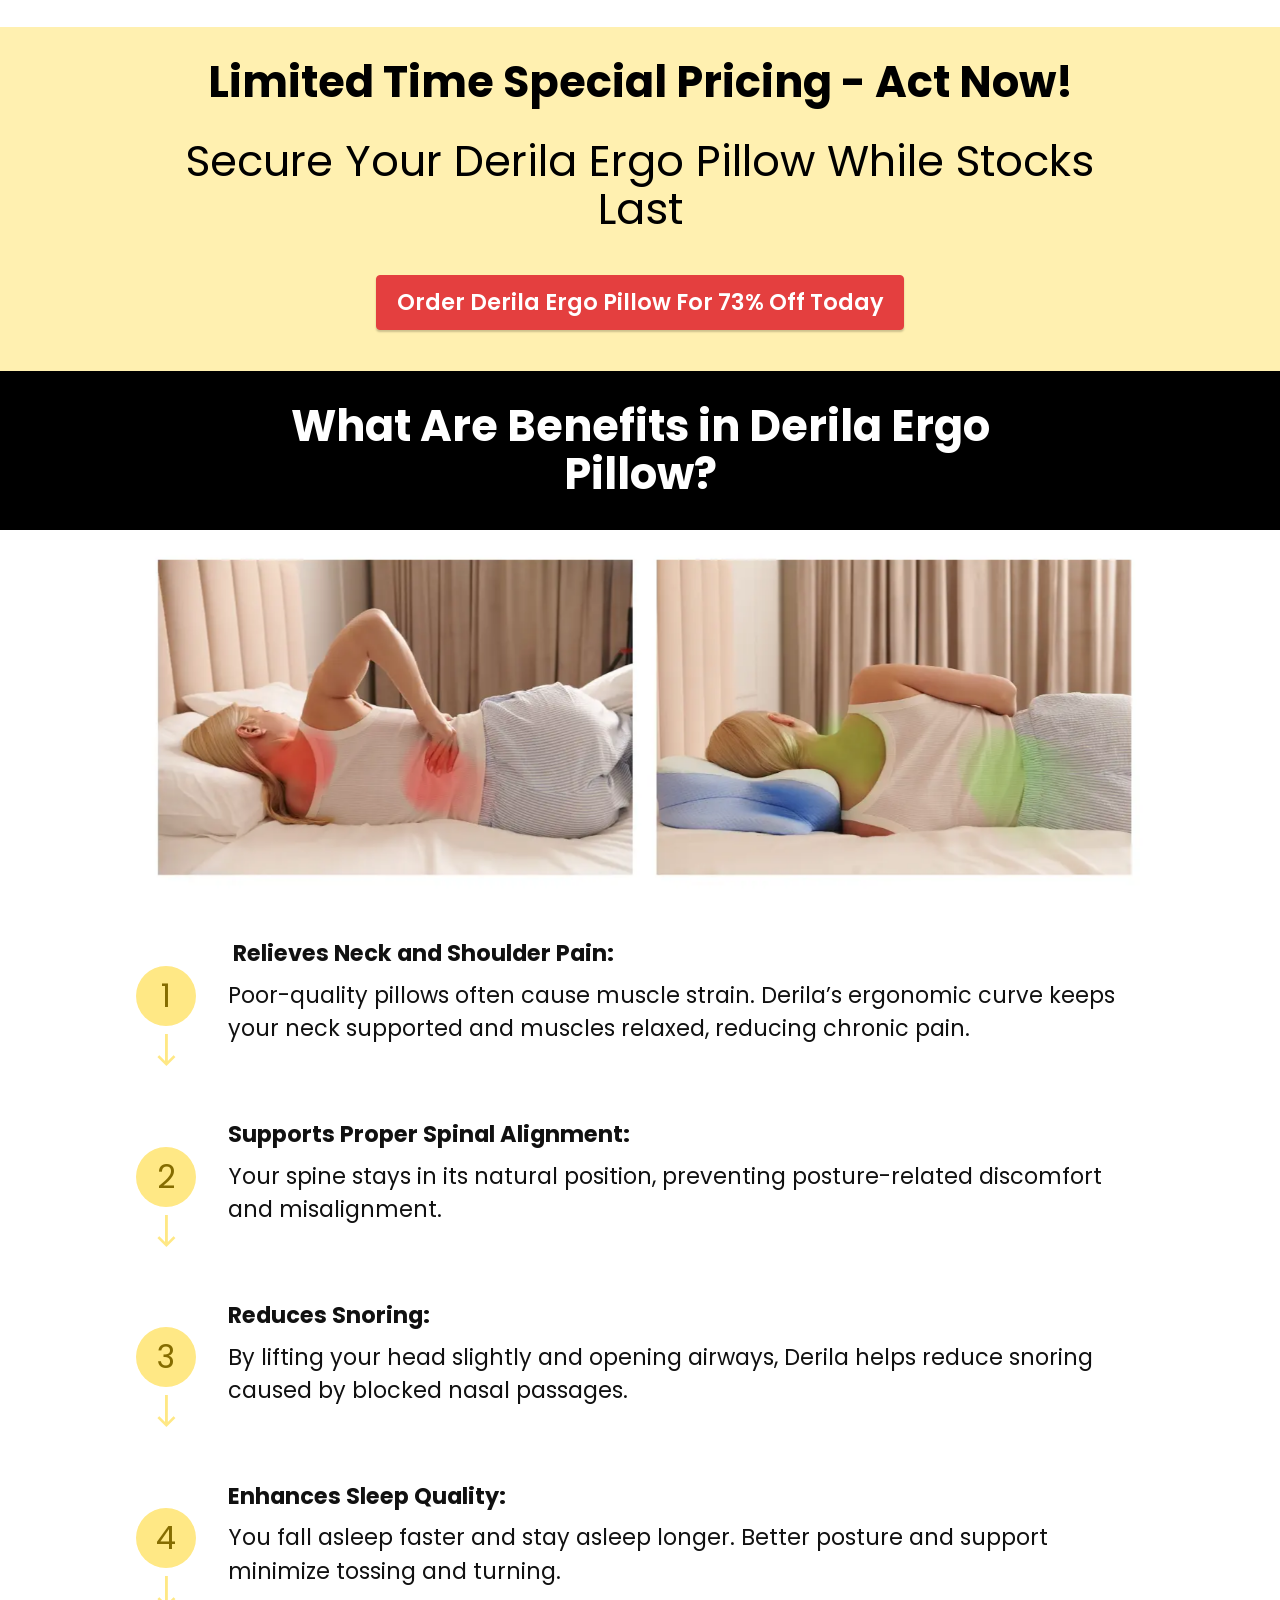
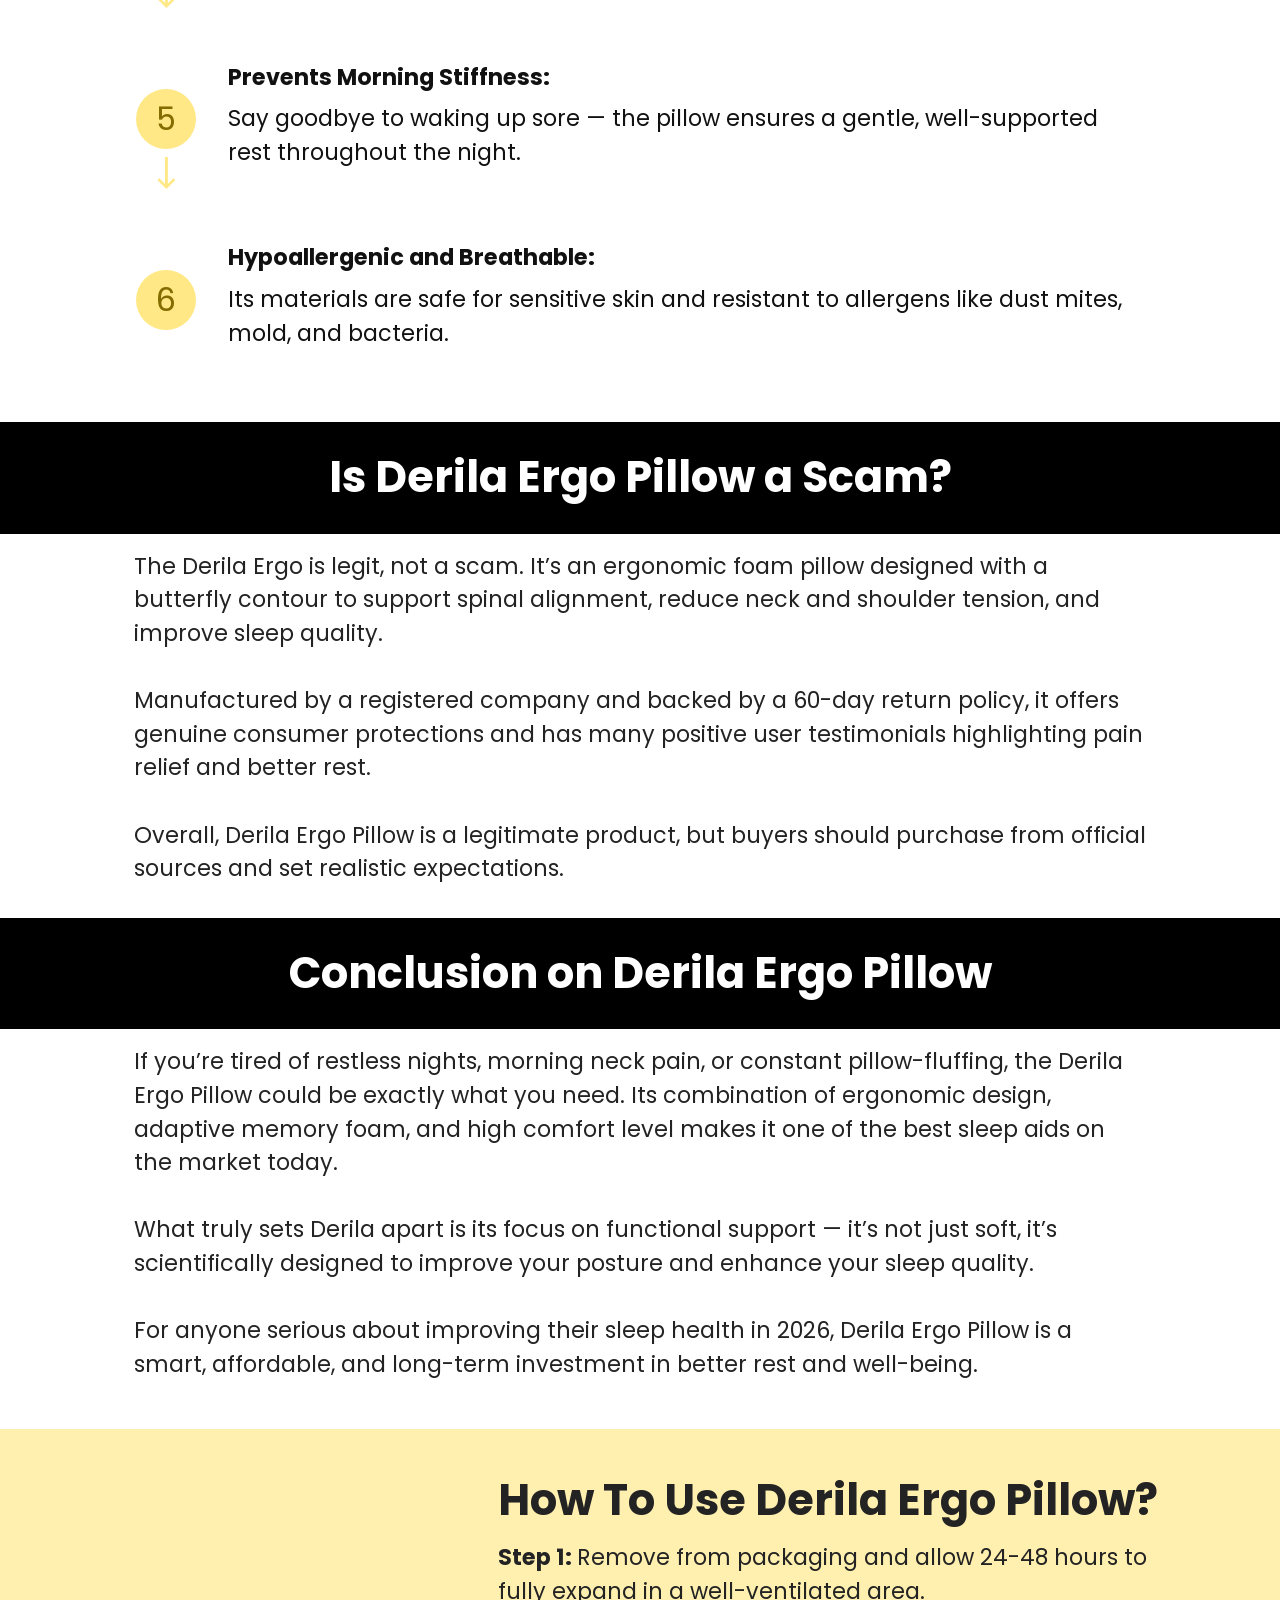
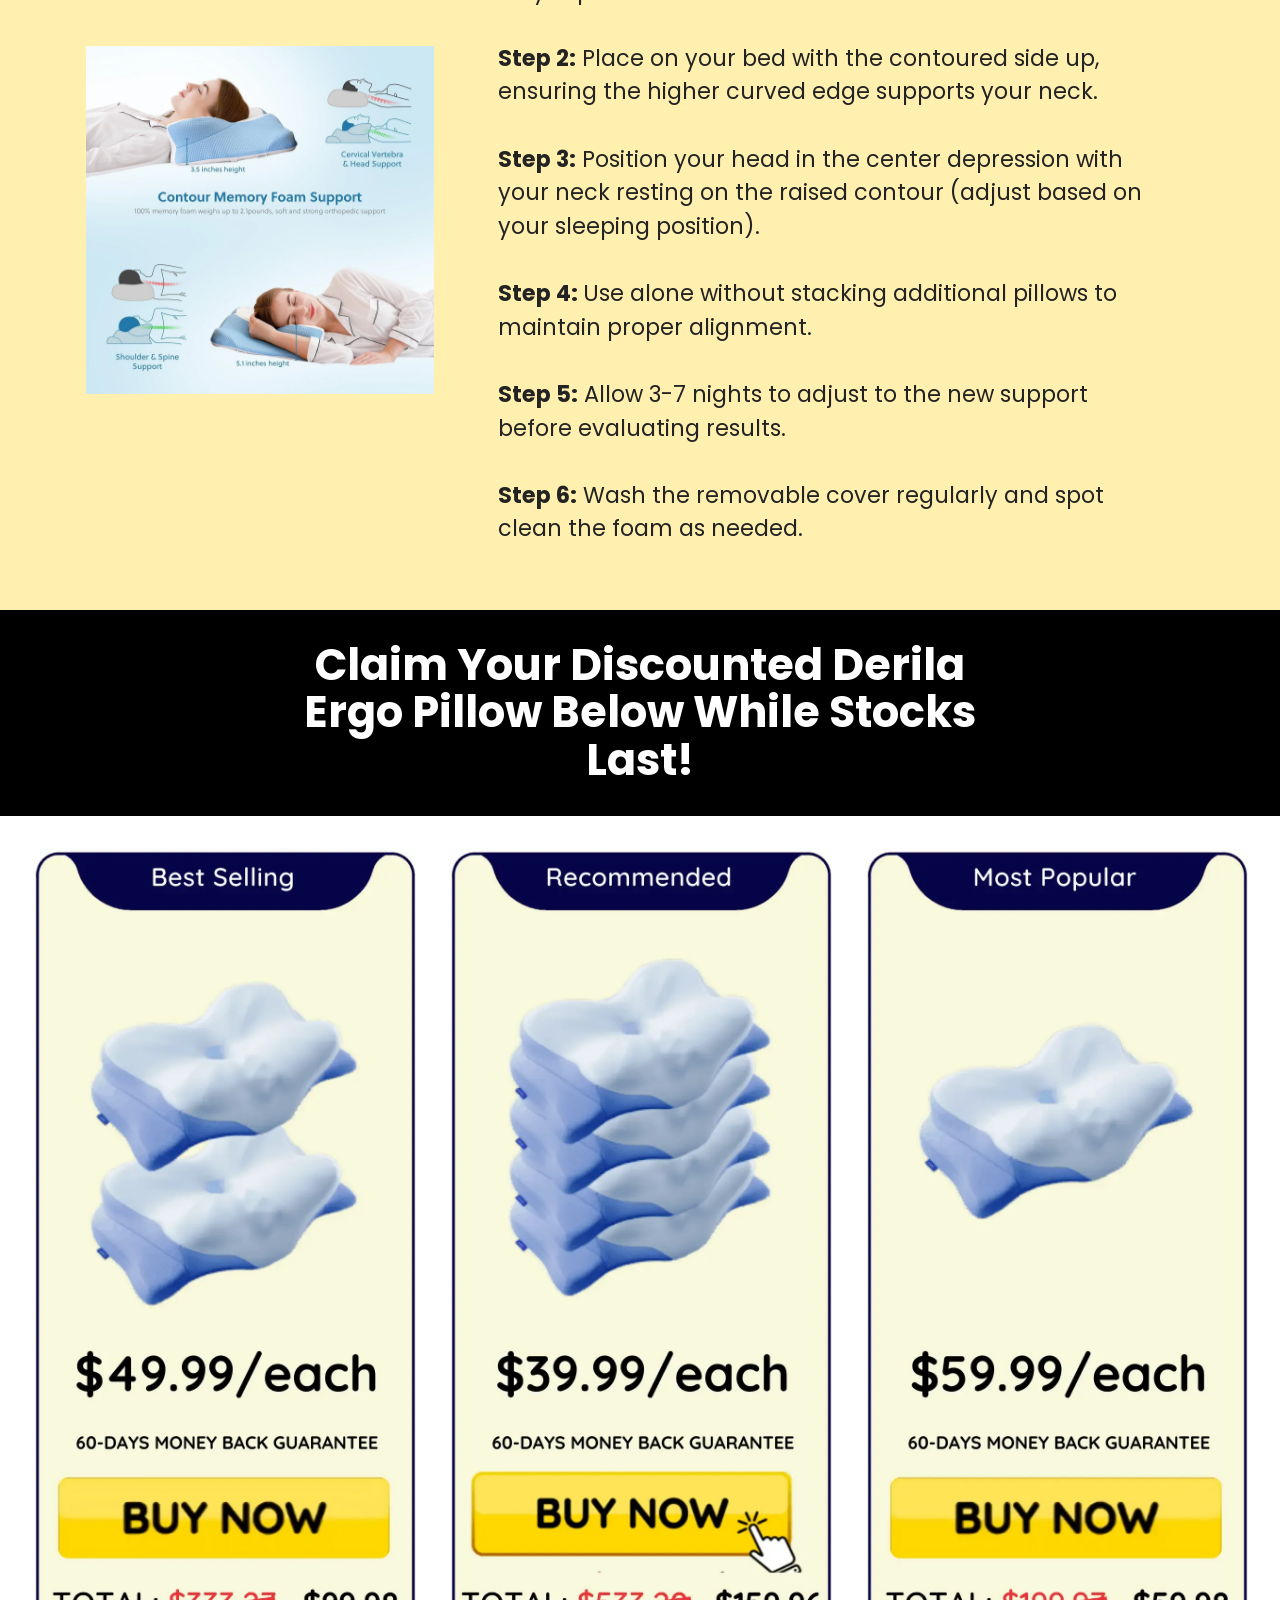
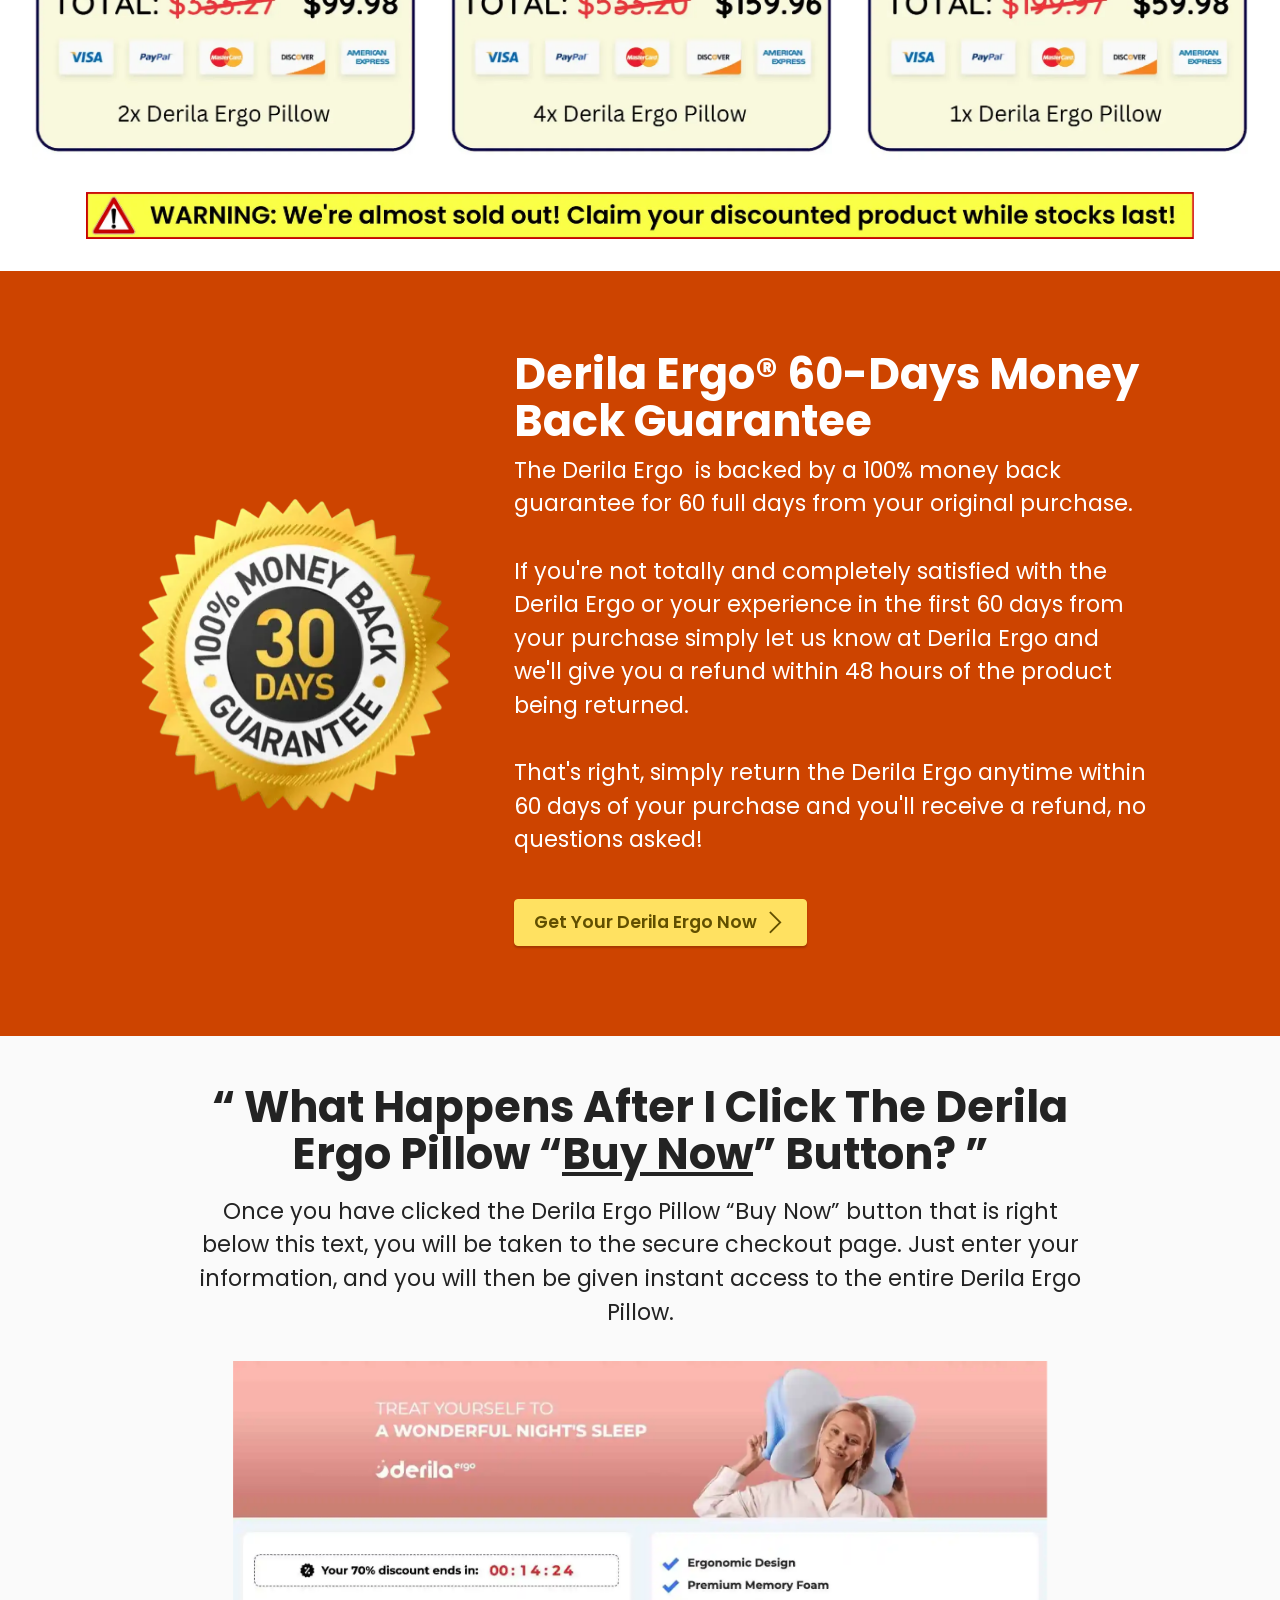
==== commit 8cdbf599: "Add files via upload" ====
--- a/index.html
+++ b/index.html
@@ -25,7 +25,7 @@
   <link rel="stylesheet" href="assets/theme/css/style.css">
   <link rel="preload" href="https://fonts.googleapis.com/css?family=Poppins:100,100i,200,200i,300,300i,400,400i,500,500i,600,600i,700,700i,800,800i,900,900i&display=swap" as="style" onload="this.onload=null;this.rel='stylesheet'">
   <noscript><link rel="stylesheet" href="https://fonts.googleapis.com/css?family=Poppins:100,100i,200,200i,300,300i,400,400i,500,500i,600,600i,700,700i,800,800i,900,900i&display=swap"></noscript>
-  <link rel="preload" as="style" href="assets/mobirise/css/mbr-additional.css?v=TZIR4D"><link rel="stylesheet" href="assets/mobirise/css/mbr-additional.css?v=TZIR4D" type="text/css">
+  <link rel="preload" as="style" href="assets/mobirise/css/mbr-additional.css?v=tjGw7a"><link rel="stylesheet" href="assets/mobirise/css/mbr-additional.css?v=tjGw7a" type="text/css">
 
   
   
@@ -60,7 +60,7 @@
                     <li class="nav-item"><a class="nav-link link text-black display-4" href="index.html#info1-q">Benefits</a>
                     </li><li class="nav-item"><a class="nav-link link text-black display-4" href="index.html#info1-14">FAQ</a></li></ul>
                 
-                <div class="navbar-buttons mbr-section-btn"><a class="btn btn-secondary display-4" href="https://link.theshreejiassociates.in/prostathrive" target="_blank"><span class="mbrib-shopping-cart mbr-iconfont mbr-iconfont-btn"></span>ORDER NOW</a></div>
+                <div class="navbar-buttons mbr-section-btn"><a class="btn btn-secondary display-4" href="https://kxevku.s.gy/h4cHJc" target="_blank"><span class="mbrib-shopping-cart mbr-iconfont mbr-iconfont-btn"></span>ORDER NOW</a></div>
             </div>
         </div>
     </nav>
@@ -94,7 +94,7 @@
                     <p class="mbr-text mbr-fonts-style display-7">Derila Ergo is a contoured memory foam pillow built for side, back, and combination sleepers who deal with neck stiffness, shoulder pressure, or arm numbness. It trades the soft, flat feel of a standard pillow for a firmer, zoned<br>design that holds its shape over time.<br><br><strong>✤ Raised chin rest section for stomach sleepers
 <br>✤ High-density memory foam that resists flattening
 <br>✤ Removable, machine-washable, breathable cover<br>✤ 60-day return window for risk-free trial</strong><br></p>
-                    <div class="mbr-section-btn"><a class="btn btn-warning display-7" href="https://mobiri.se"><span class="mobi-mbri mobi-mbri-cart-add mbr-iconfont mbr-iconfont-btn"></span>Get Your&nbsp;Derila Ergo Pillow</a></div>
+                    <div class="mbr-section-btn"><a class="btn btn-warning display-7" href="https://kxevku.s.gy/h4cHJc"><span class="mobi-mbri mobi-mbri-cart-add mbr-iconfont mbr-iconfont-btn"></span>Get Your&nbsp;Derila Ergo Pillow</a></div>
                 </div>
             </div>
             <div class="col-12 col-lg-4">
@@ -246,7 +246,7 @@
 <br>Unlike cheaper pillows that can go flat after a few months of use, this high-density foam stays firm enough to provide real support without causing pressure points.
 <br>
 <br>If you’re tired of stiff mornings, the Derila’s ergonomic design might be exactly what your sleep routine needs – you can pick up your Derila Ergo Pillow here at 70% off.<br></p>
-                    <div class="mbr-section-btn"><a class="btn btn-warning display-7" href="https://www.smloudtrack.com/4K61JQXM6/9S3G7KR/?source_id=us-drachen"><span class="mobi-mbri mobi-mbri-arrow-next mbr-iconfont mbr-iconfont-btn"></span>Get Derila Ergo Pillow Today</a></div>
+                    <div class="mbr-section-btn"><a class="btn btn-warning display-7" href="https://kxevku.s.gy/h4cHJc"><span class="mobi-mbri mobi-mbri-arrow-next mbr-iconfont mbr-iconfont-btn"></span>Get Derila Ergo Pillow Today</a></div>
                 </div>
             </div>
             <div class="col-12 col-lg-4">
@@ -519,7 +519,7 @@
             <div class="item features-image сol-12 col-md-6 col-lg-4">
                 <div class="item-wrapper">
                     <div class="item-img">
-                        <a href="https://www.smloudtrack.com/4K61JQXM6/9S3G7KR/?source_id=us-drachen"><img src="assets/images/imgi-10-derilaergopillow-buy-3-bottles.webp" alt="Derila-Ergo-pillow-offer-1" data-slide-to="0" data-bs-slide-to="0"></a>
+                        <a href="https://kxevku.s.gy/h4cHJc"><img src="assets/images/imgi-10-derilaergopillow-buy-3-bottles.webp" alt="Derila-Ergo-pillow-offer-1" data-slide-to="0" data-bs-slide-to="0"></a>
                     </div>
                     
                     
@@ -528,7 +528,7 @@
             <div class="item features-image сol-12 col-md-6 col-lg-4">
                 <div class="item-wrapper">
                     <div class="item-img">
-                        <a href="https://www.smloudtrack.com/4K61JQXM6/9S3G7KR/?source_id=us-drachen"><img src="assets/images/imgi-11-derilaergopillow-buy-6-bottles.webp" alt="Derila-Ergo-pillow-offer-2" data-slide-to="1" data-bs-slide-to="1"></a>
+                        <a href="https://kxevku.s.gy/h4cHJc"><img src="assets/images/imgi-11-derilaergopillow-buy-6-bottles.webp" alt="Derila-Ergo-pillow-offer-2" data-slide-to="1" data-bs-slide-to="1"></a>
                     </div>
                     
                     
@@ -537,7 +537,7 @@
             <div class="item features-image сol-12 col-md-6 col-lg-4">
                 <div class="item-wrapper">
                     <div class="item-img">
-                        <a href="https://www.smloudtrack.com/4K61JQXM6/9S3G7KR/?source_id=us-drachen"><img src="assets/images/imgi-12-derilaergopillow-buy-1-bottle.webp" alt="Derila-Ergo-pillow-offer-3" data-slide-to="2" data-bs-slide-to="2"></a>
+                        <a href="https://kxevku.s.gy/h4cHJc"><img src="assets/images/imgi-12-derilaergopillow-buy-1-bottle.webp" alt="Derila-Ergo-pillow-offer-3" data-slide-to="2" data-bs-slide-to="2"></a>
                     </div>
                     
                     
@@ -581,7 +581,7 @@
                         <h4 class="card-title mbr-fonts-style align-center mb-4 display-2"><strong>Limited Time Special Pricing - Act Now!</strong></h4>
                         <p class="mbr-text mbr-fonts-style mb-4 display-2">
                             Secure Your Derila Ergo Pillow While Stocks Last</p>
-                        <div class="mbr-section-btn mt-3"><a class="btn btn-secondary display-7" href="https://www.smloudtrack.com/4K61JQXM6/9S3G7KR/?source_id=us-drachen" target="_blank">Order&nbsp;Derila Ergo Pillow For 73% Off Today</a></div>
+                        <div class="mbr-section-btn mt-3"><a class="btn btn-secondary display-7" href="https://kxevku.s.gy/h4cHJc" target="_blank">Order&nbsp;Derila Ergo Pillow For 73% Off Today</a></div>
                     </div>
                 </div>
             </div>
@@ -825,7 +825,7 @@
             <div class="item features-image сol-12 col-md-6 col-lg-4">
                 <div class="item-wrapper">
                     <div class="item-img">
-                        <a href="https://www.smloudtrack.com/4K61JQXM6/9S3G7KR/?source_id=us-drachen"><img src="assets/images/imgi-10-derilaergopillow-buy-3-bottles.webp" alt="Derila-Ergo-offer-1" data-slide-to="0" data-bs-slide-to="0"></a>
+                        <a href="https://kxevku.s.gy/h4cHJc"><img src="assets/images/imgi-10-derilaergopillow-buy-3-bottles.webp" alt="Derila-Ergo-offer-1" data-slide-to="0" data-bs-slide-to="0"></a>
                     </div>
                     
                     
@@ -834,7 +834,7 @@
             <div class="item features-image сol-12 col-md-6 col-lg-4">
                 <div class="item-wrapper">
                     <div class="item-img">
-                        <a href="https://www.smloudtrack.com/4K61JQXM6/9S3G7KR/?source_id=us-drachen"><img src="assets/images/imgi-11-derilaergopillow-buy-6-bottles.webp" alt="Derila-Ergo-offer-2" data-slide-to="1" data-bs-slide-to="1"></a>
+                        <a href="https://kxevku.s.gy/h4cHJc"><img src="assets/images/imgi-11-derilaergopillow-buy-6-bottles.webp" alt="Derila-Ergo-offer-2" data-slide-to="1" data-bs-slide-to="1"></a>
                     </div>
                     
                     
@@ -843,7 +843,7 @@
             <div class="item features-image сol-12 col-md-6 col-lg-4">
                 <div class="item-wrapper">
                     <div class="item-img">
-                        <a href="https://www.smloudtrack.com/4K61JQXM6/9S3G7KR/?source_id=us-drachen"><img src="assets/images/imgi-12-derilaergopillow-buy-1-bottle.webp" alt="Derila-Ergo-offer-3" data-slide-to="2" data-bs-slide-to="2"></a>
+                        <a href="https://kxevku.s.gy/h4cHJc"><img src="assets/images/imgi-12-derilaergopillow-buy-1-bottle.webp" alt="Derila-Ergo-offer-3" data-slide-to="2" data-bs-slide-to="2"></a>
                     </div>
                     
                     
@@ -891,7 +891,7 @@
                         <p class="mbr-text mbr-fonts-style mb-4 display-7">The Derila Ergo&nbsp; is backed by a 100% money back guarantee for 60 full days from your original purchase.<br>
 <br>If you're not totally and completely satisfied with the Derila Ergo or your experience in the first 60 days from your purchase simply let us know at Derila Ergo and we'll give you a refund within 48 hours of the product being returned.<br>
 <br>That's right, simply return the&nbsp;Derila Ergo anytime within 60 days of your purchase and you'll receive a refund, no questions asked!</p>
-                        <div class="mbr-section-btn mt-3"><a class="btn btn-warning display-4" href="https://www.smloudtrack.com/4K61JQXM6/9S3G7KR/?source_id=us-drachen" target="_blank"><span class="mobi-mbri mobi-mbri-arrow-next mbr-iconfont mbr-iconfont-btn"></span>
+                        <div class="mbr-section-btn mt-3"><a class="btn btn-warning display-4" href="https://kxevku.s.gy/h4cHJc" target="_blank"><span class="mobi-mbri mobi-mbri-arrow-next mbr-iconfont mbr-iconfont-btn"></span>
                                 Get Your Derila Ergo Now</a></div>
                     </div>
                 </div>
@@ -915,7 +915,7 @@
                     Once you have clicked the Derila Ergo Pillow “Buy Now” button that is right below this text, you will be taken to the secure checkout page. Just enter your information, and you will then be given instant access to the entire Derila Ergo Pillow.</p>
                 
                 <div class="image-wrap mt-4">
-                    <a href="https://www.smloudtrack.com/4K61JQXM6/9S3G7KR/?source_id=us-drachen"><img src="assets/images/derila-ergo-pillow-payment.webp" alt="derila-ergo-pillow-payment" title=""></a>
+                    <a href="https://kxevku.s.gy/h4cHJc"><img src="assets/images/derila-ergo-pillow-payment.webp" alt="derila-ergo-pillow-payment" title=""></a>
                 </div>
             </div>
         </div>
@@ -932,7 +932,7 @@
             <div class="col-12 col-lg-8">
                 
                 
-                <div class="mbr-section-btn"><a class="btn btn-secondary display-5" href="https://www.smloudtrack.com/4K61JQXM6/9S3G7KR/?source_id=us-drachen" target="_blank">Get Your Special Offer Today</a></div>
+                <div class="mbr-section-btn"><a class="btn btn-secondary display-5" href="https://kxevku.s.gy/h4cHJc" target="_blank">Get Your Special Offer Today</a></div>
             </div>
         </div>
     </div>
@@ -1069,7 +1069,7 @@
                 <h1 class="mbr-section-title mbr-fonts-style mb-3 display-2"><strong>Only for: $39.99/Each</strong></h1>
                 <p class="mbr-text mbr-fonts-style display-5">
                     Regular Price: <s> $134.5/Each</s></p>
-                <div class="mbr-section-btn mt-3"><a class="btn btn-warning display-2" href="https://www.smloudtrack.com/4K61JQXM6/9S3G7KR/?source_id=us-drachen" target="_blank">GET YOUR 73% DISCOUNT NOW</a></div>
+                <div class="mbr-section-btn mt-3"><a class="btn btn-warning display-2" href="https://kxevku.s.gy/h4cHJc" target="_blank">GET YOUR 73% DISCOUNT NOW</a></div>
             </div>
         </div>
     </div>
@@ -1095,12 +1095,14 @@
             
             <div class="row row-copirayt">
                 <p class="mbr-text mb-0 mbr-fonts-style mbr-white align-center display-7">
-                    Copyright © 2026 - Derila Ergo Pillow</p>
-            </div>
-        </div>
-    </div>  
+                    Copyright © 2025 - Derila Ergo Pillow</p>
+            </div>
+        </div>
+    </div>
+</section><section class="display-7" style="padding: 0;align-items: center;justify-content: center;flex-wrap: wrap;    align-content: center;display: flex;position: relative;height: 4rem;"><a href="https://mobiri.se/4949637" style="flex: 1 1;height: 4rem;position: absolute;width: 100%;z-index: 1;"><img alt="" style="height: 4rem;" src="[data-uri]"></a><p style="margin: 0;text-align: center;" class="display-7">&#8204;</p><a style="z-index:1" href="https://mobirise.com/html-builder.html">HTML Website Maker</a></section><script src="assets/bootstrap/js/bootstrap.bundle.min.js"></script>  <script src="assets/smoothscroll/smooth-scroll.js"></script>  <script src="assets/ytplayer/index.js"></script>  <script src="assets/dropdown/js/navbar-dropdown.js"></script>  <script src="assets/mbr-switch-arrow/mbr-switch-arrow.js"></script>  <script src="assets/theme/js/script.js"></script>  
+  
   
  <div id="scrollToTop" class="scrollToTop mbr-arrow-up"><a style="text-align: center;"><i class="mbr-arrow-up-icon mbr-arrow-up-icon-cm cm-icon cm-icon-smallarrow-up"></i></a></div>
     <input name="animation" type="hidden">
   </body>
-</html>
+</html>
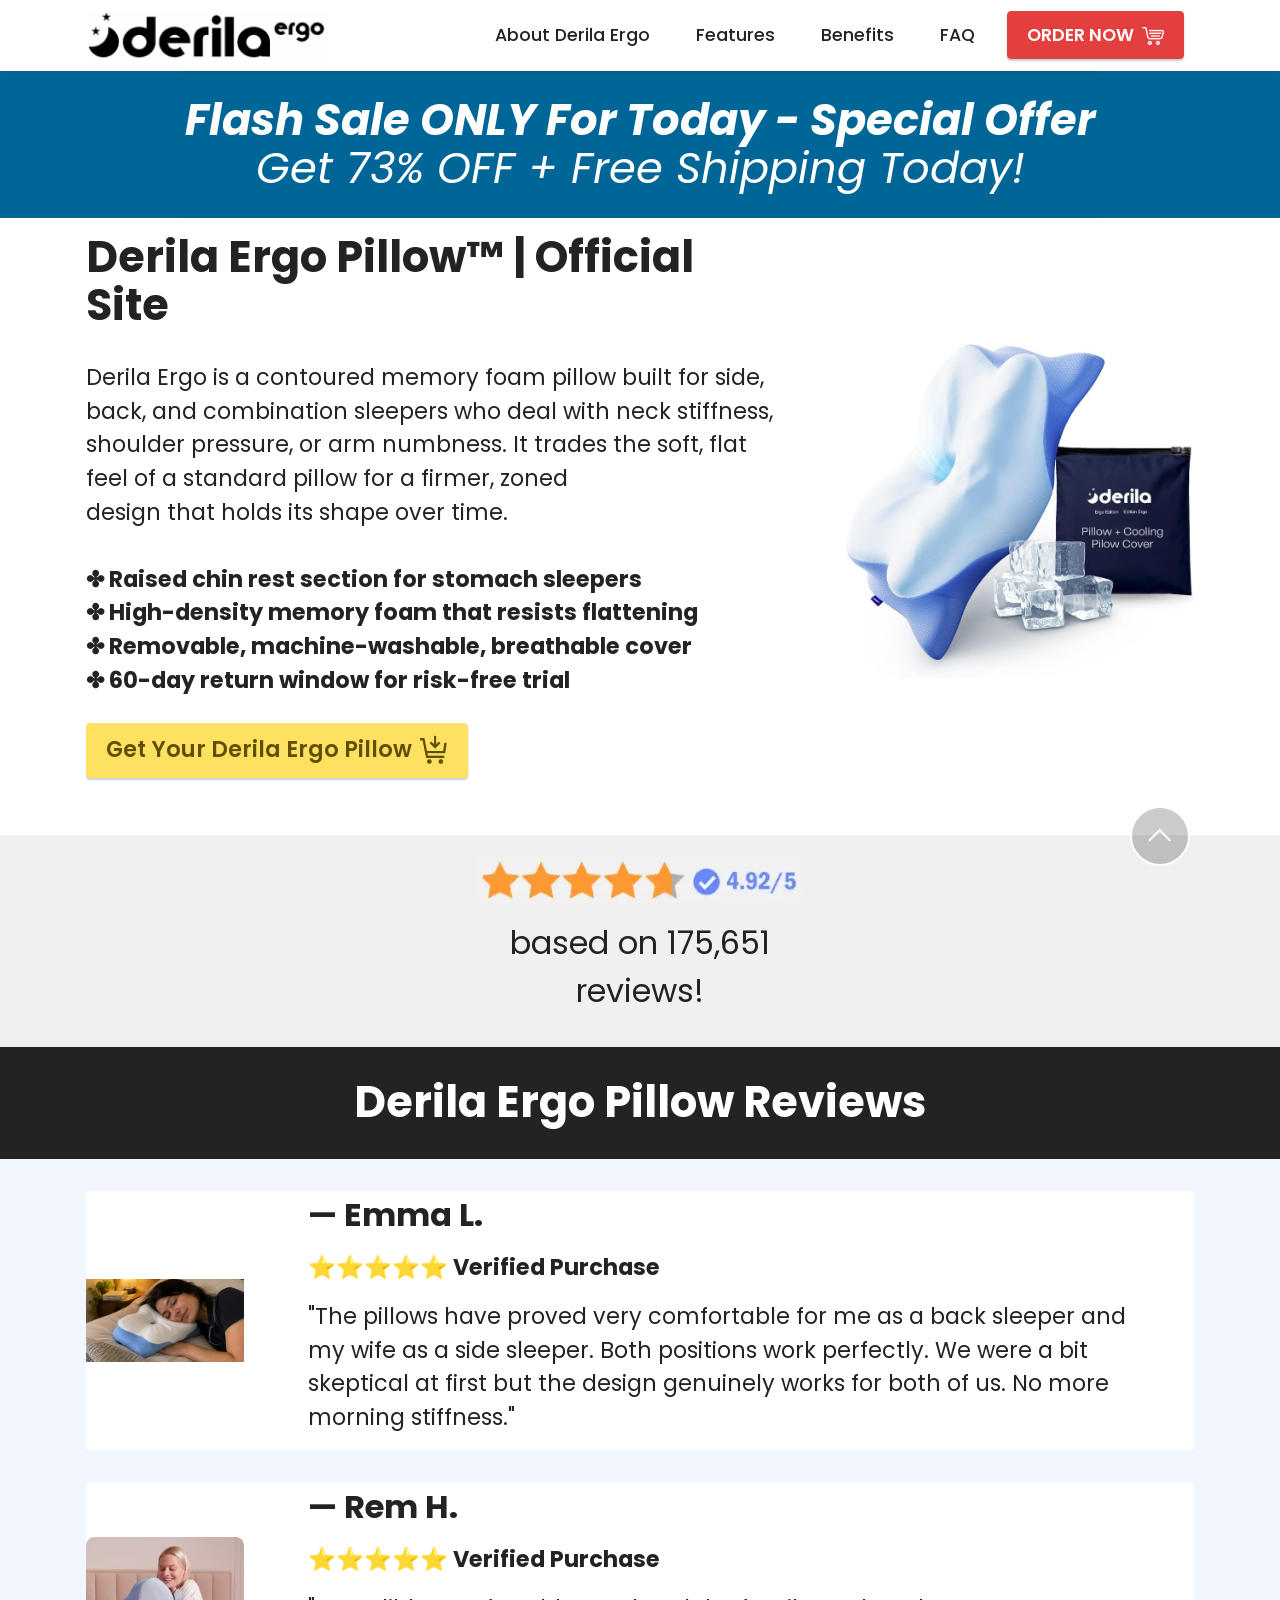
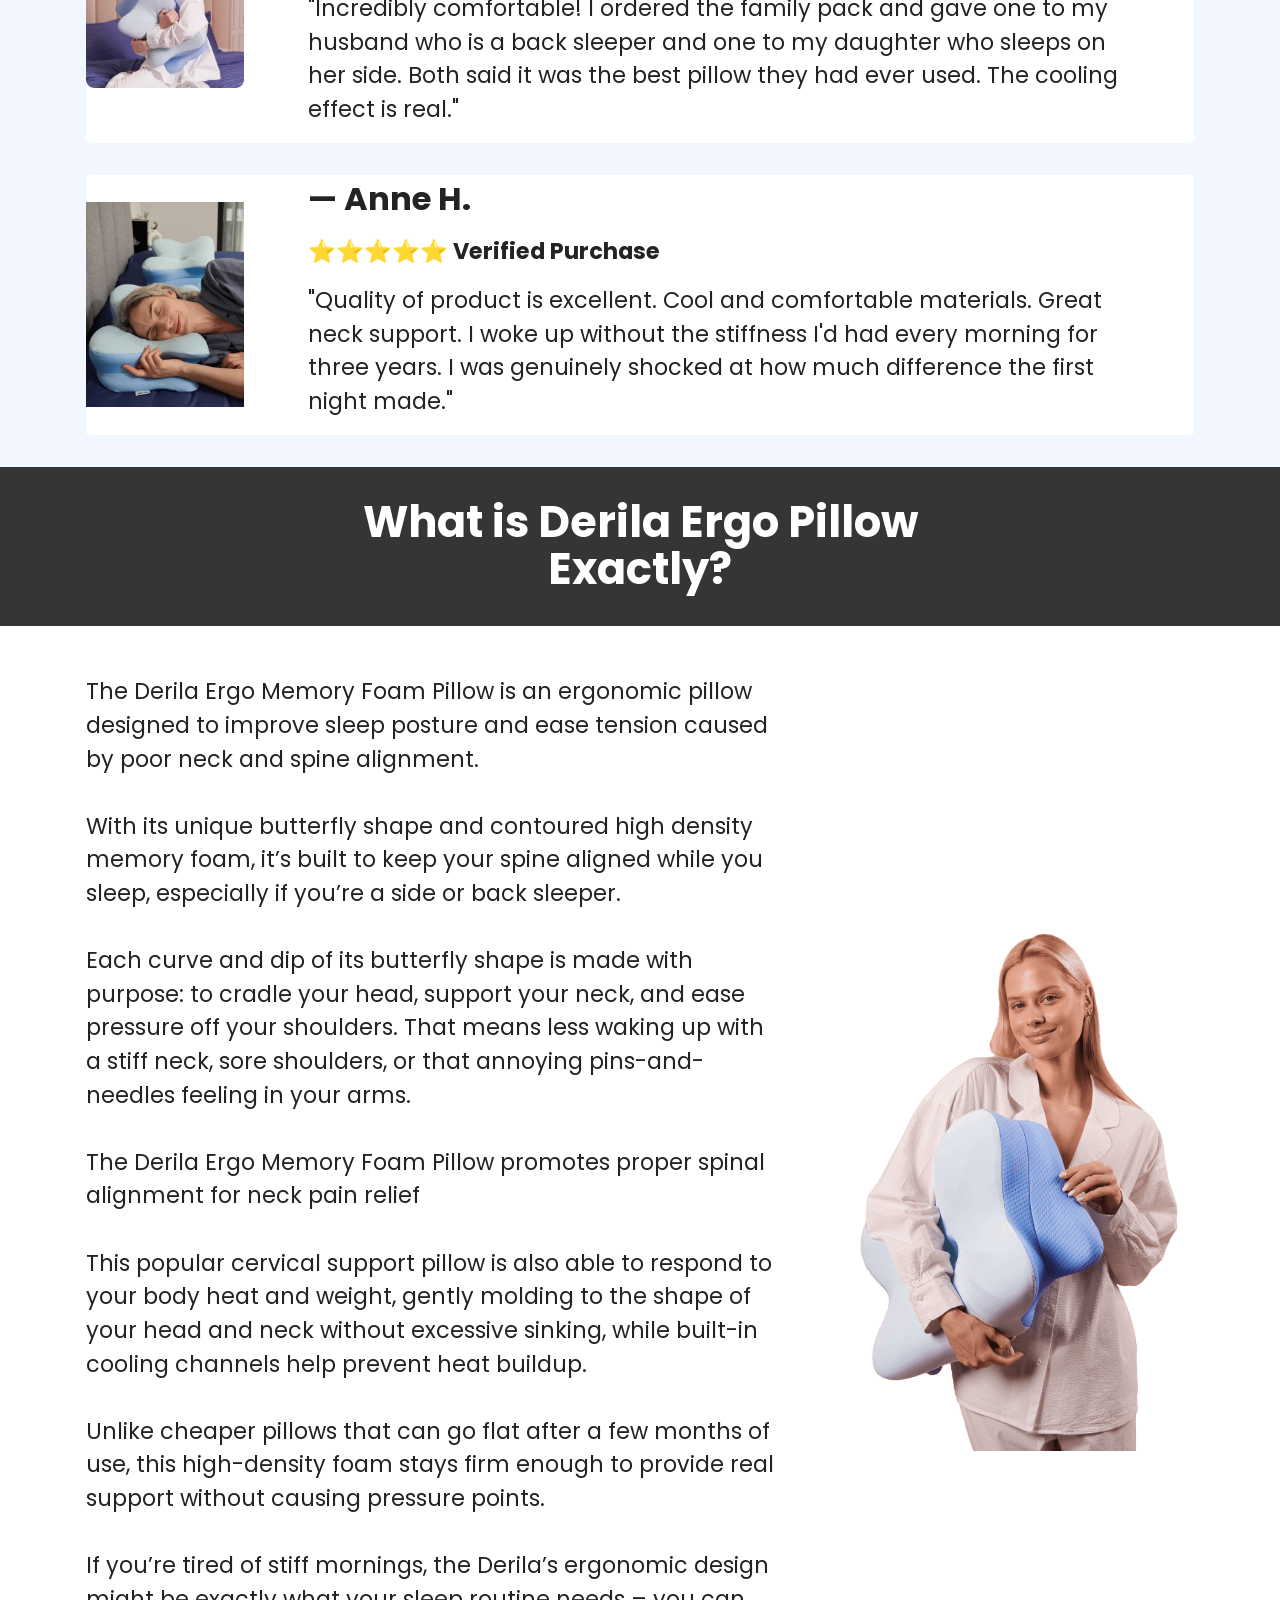
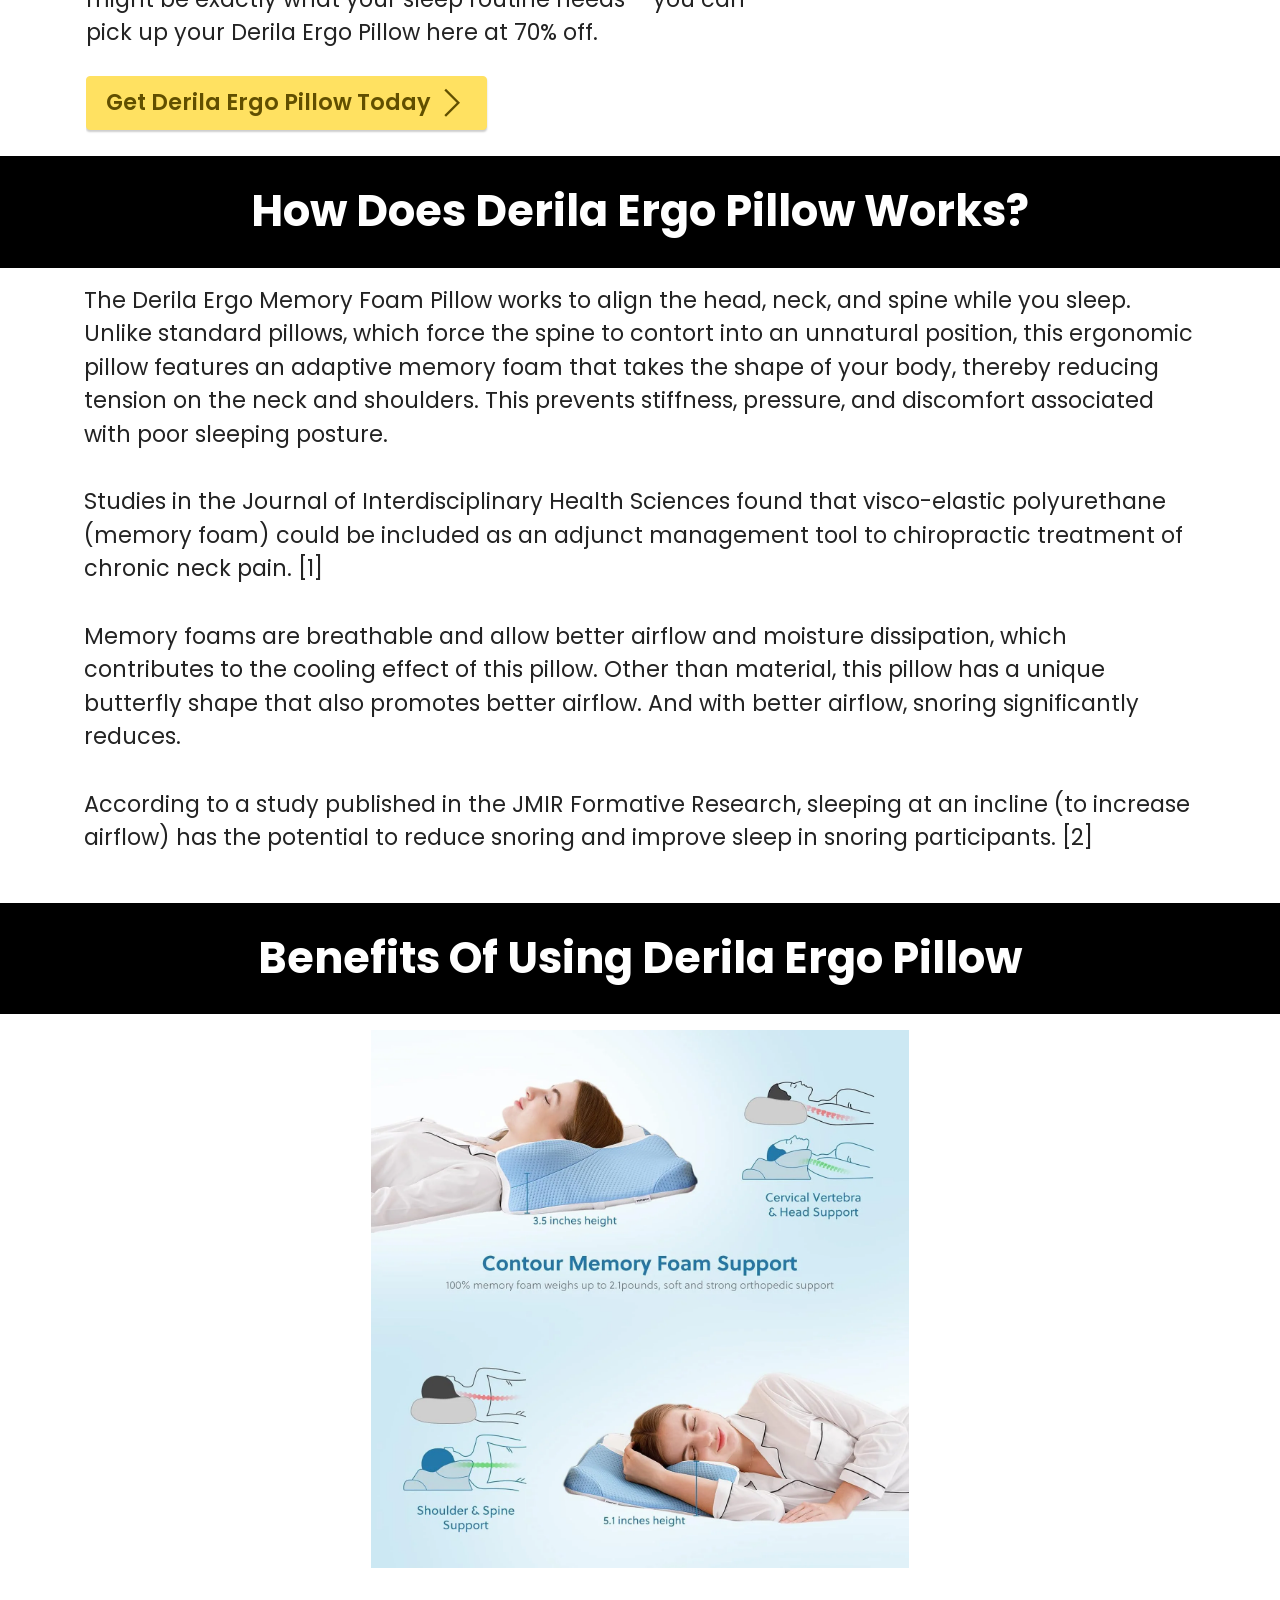
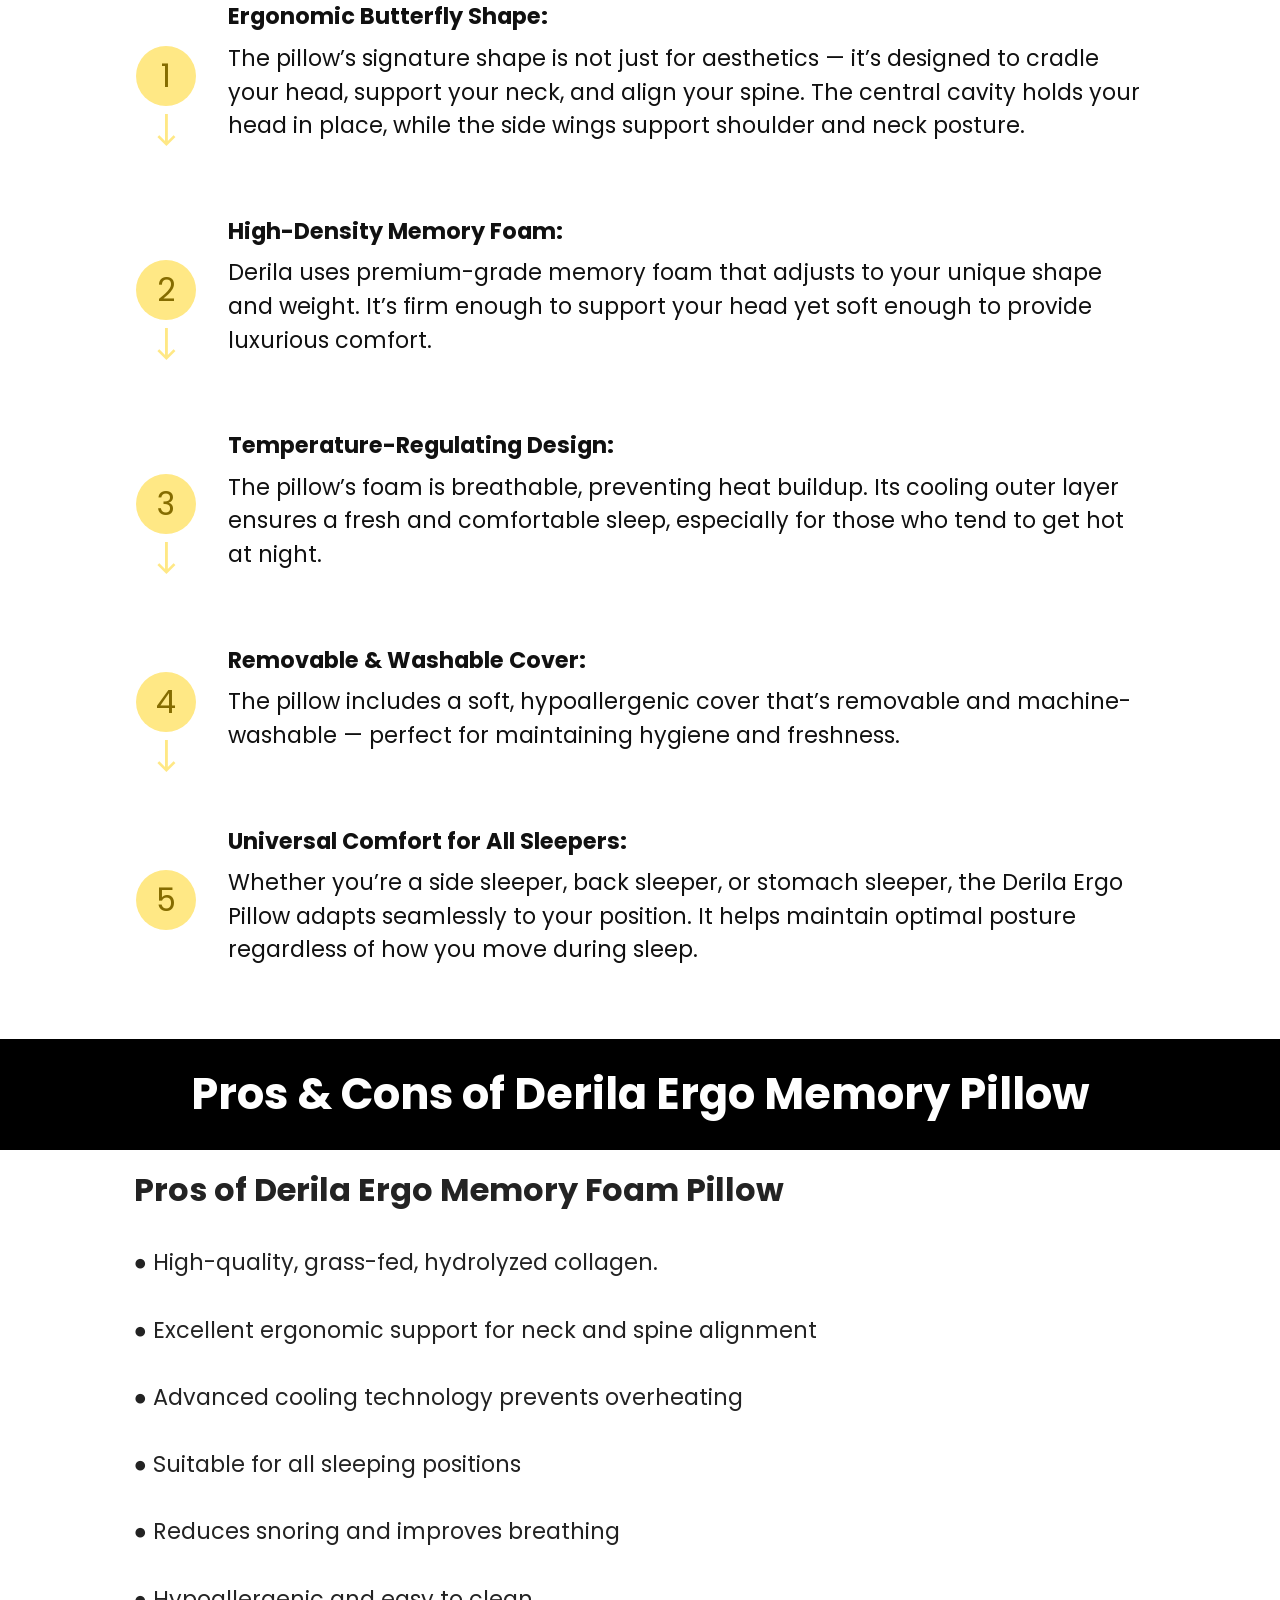
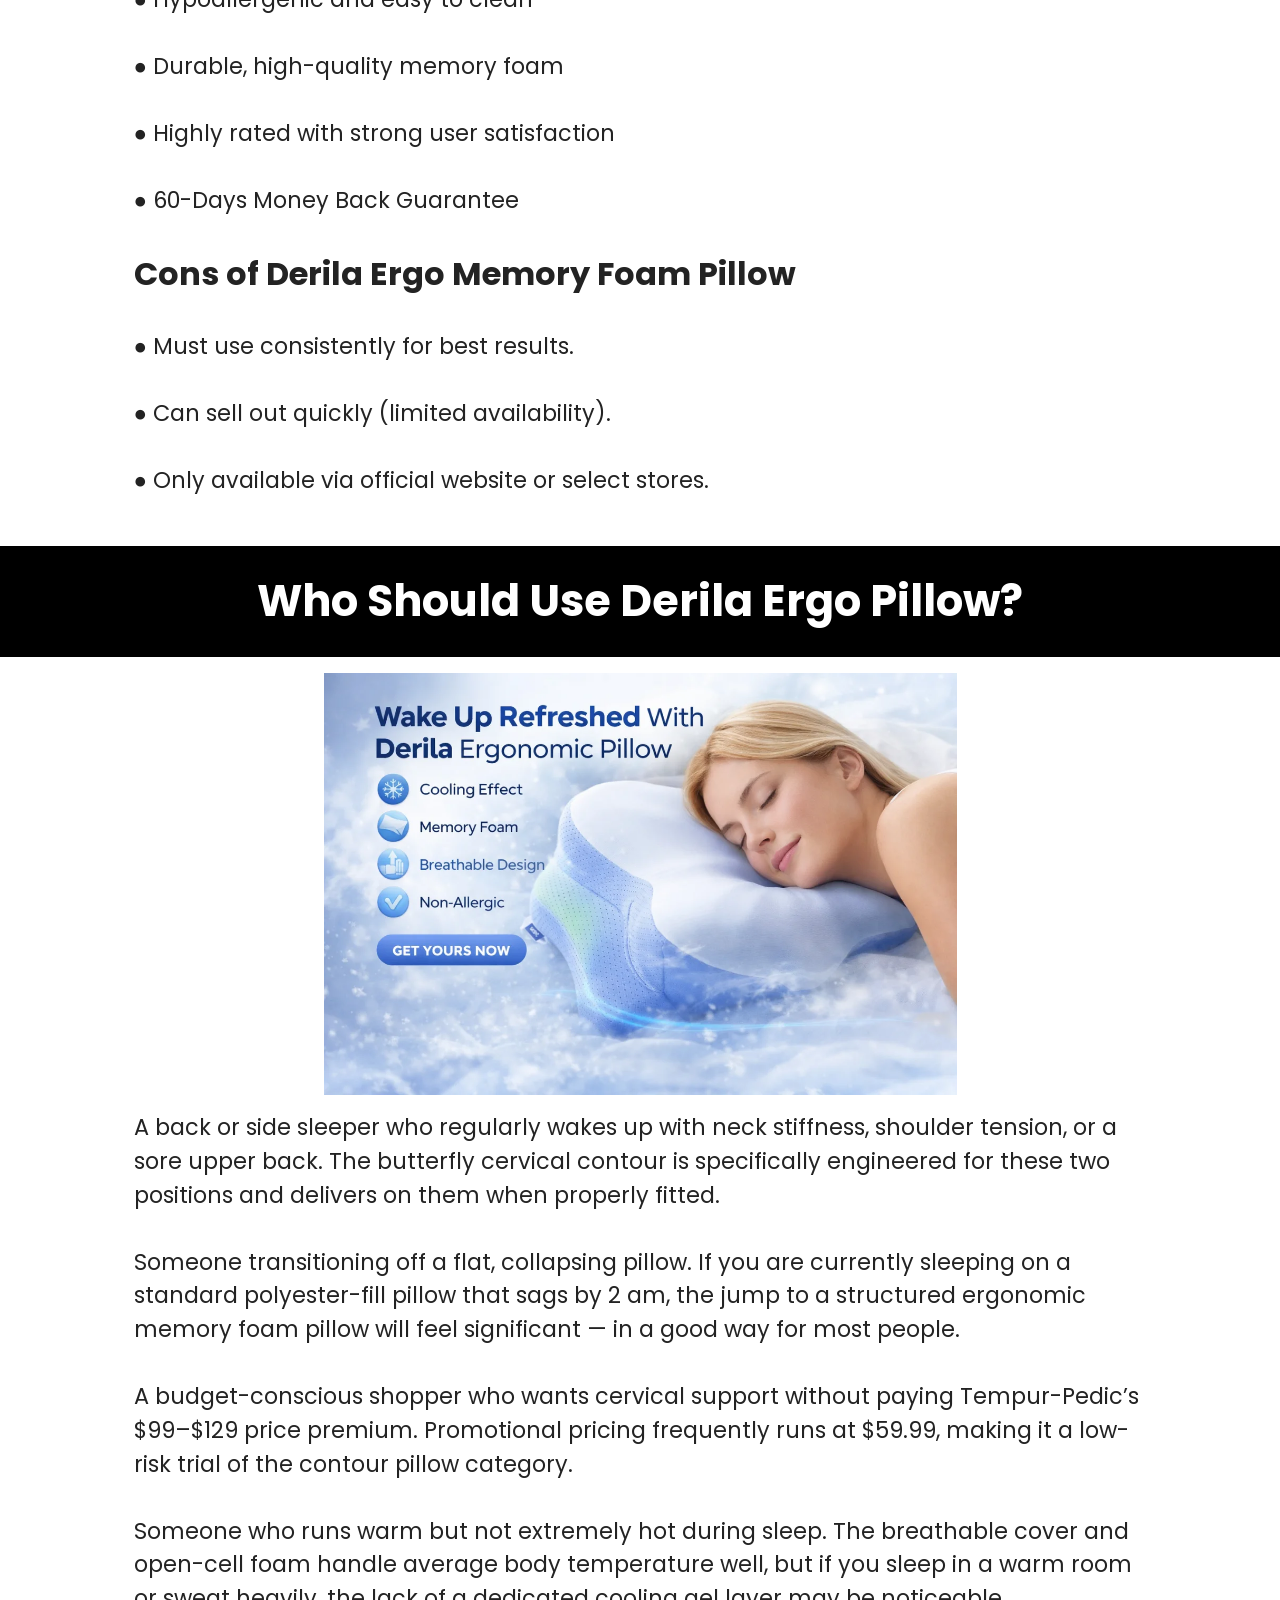
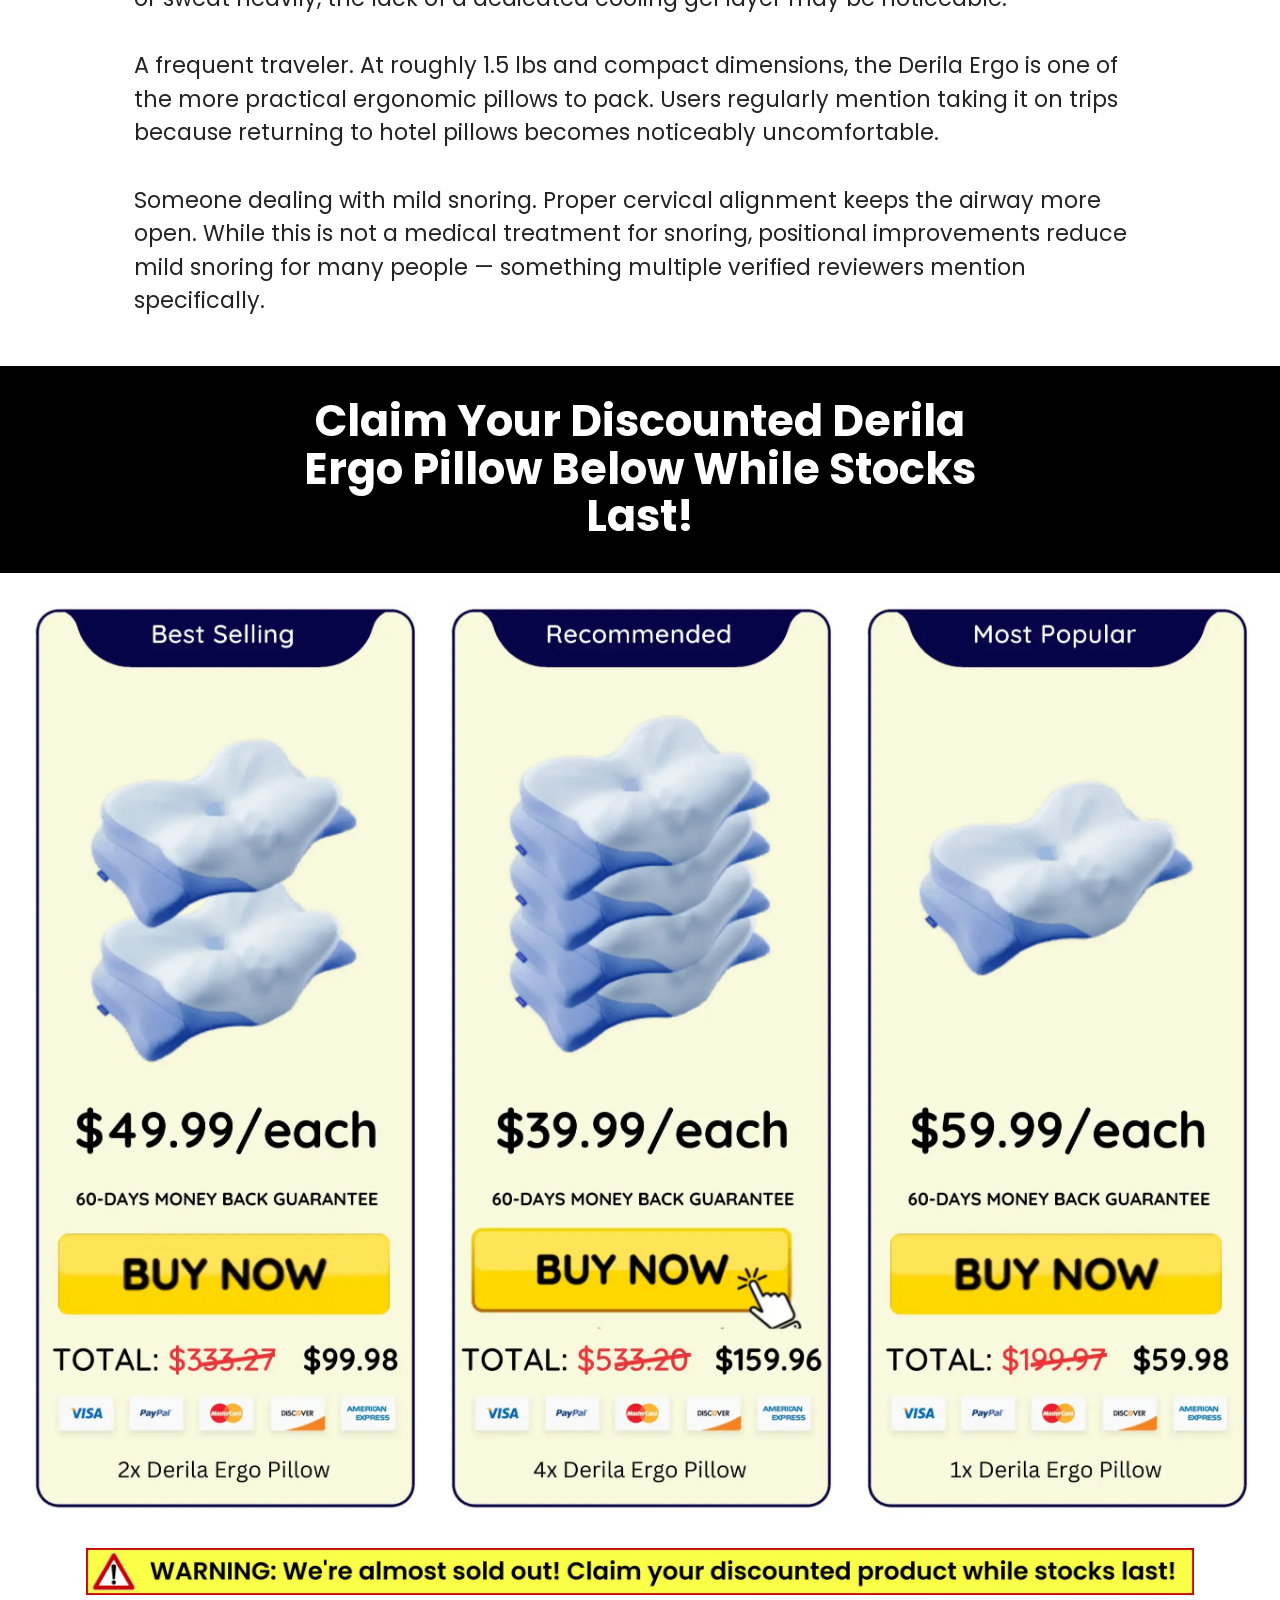
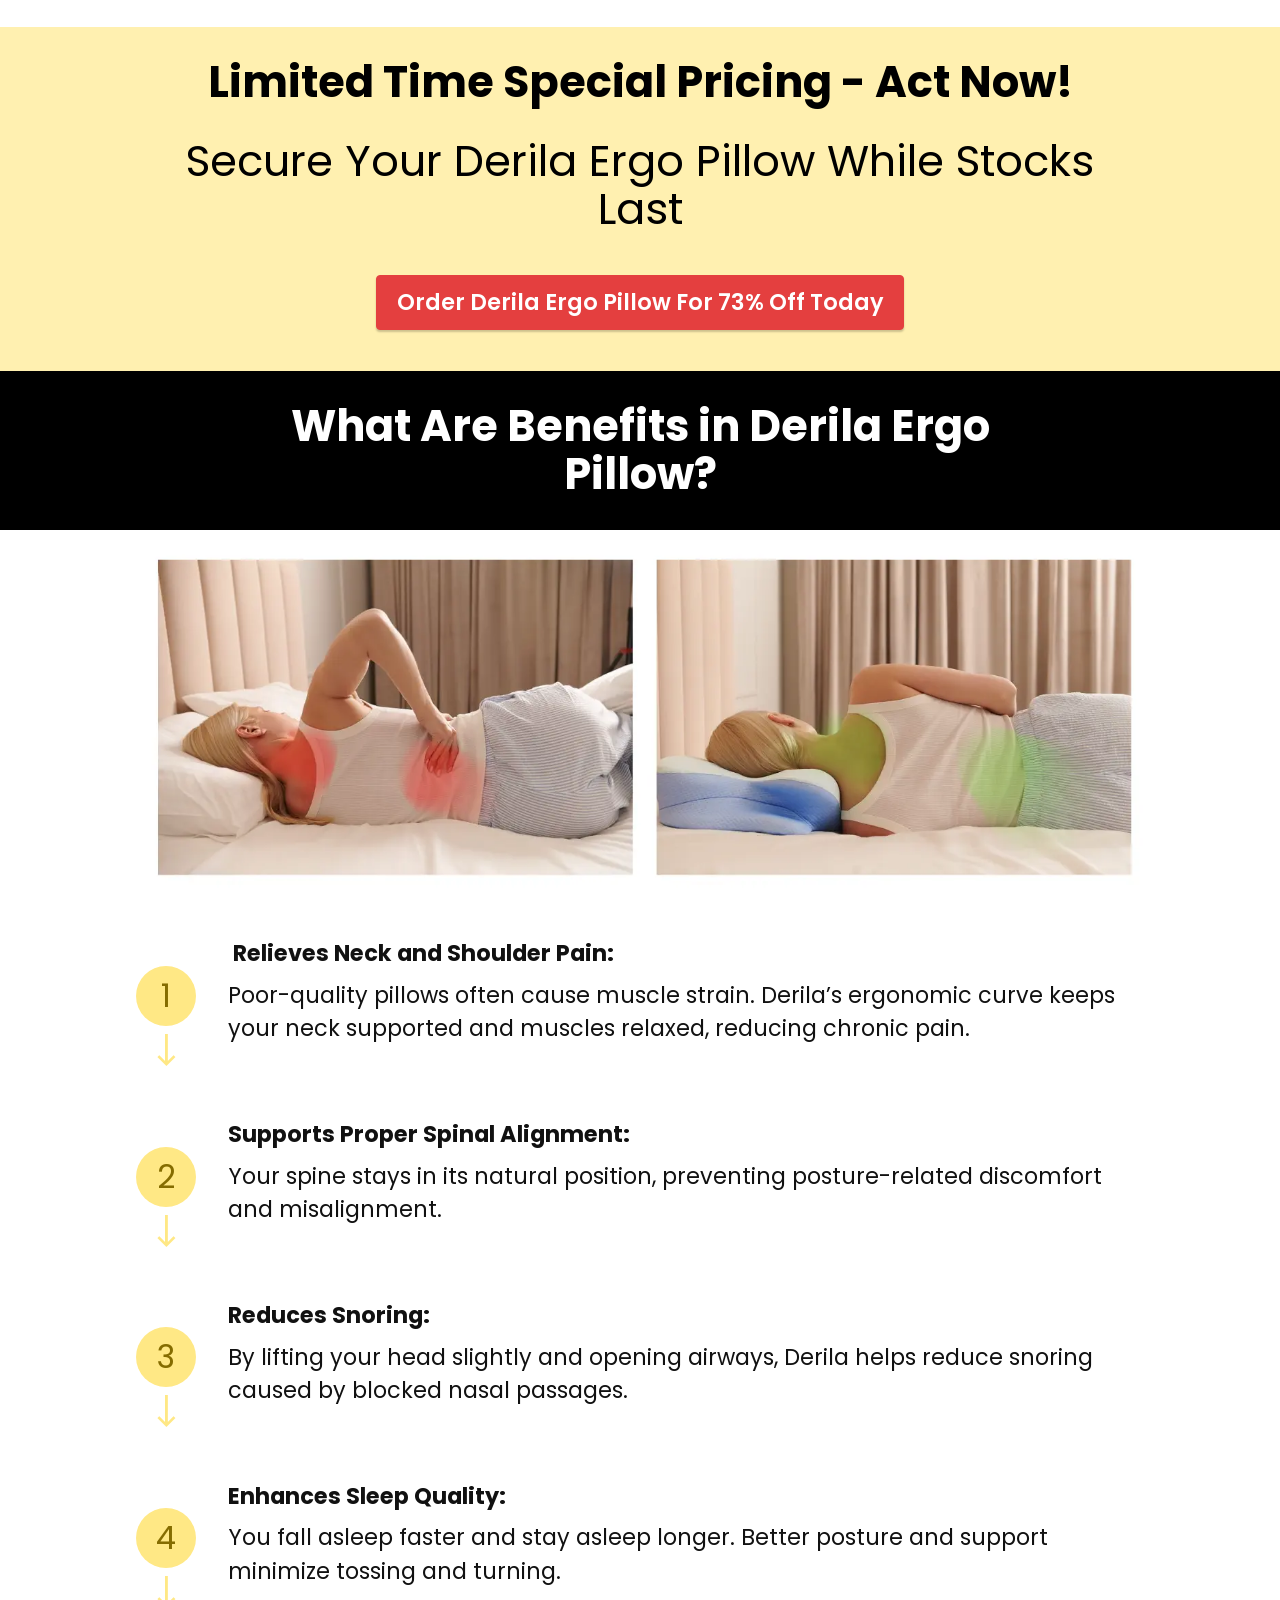
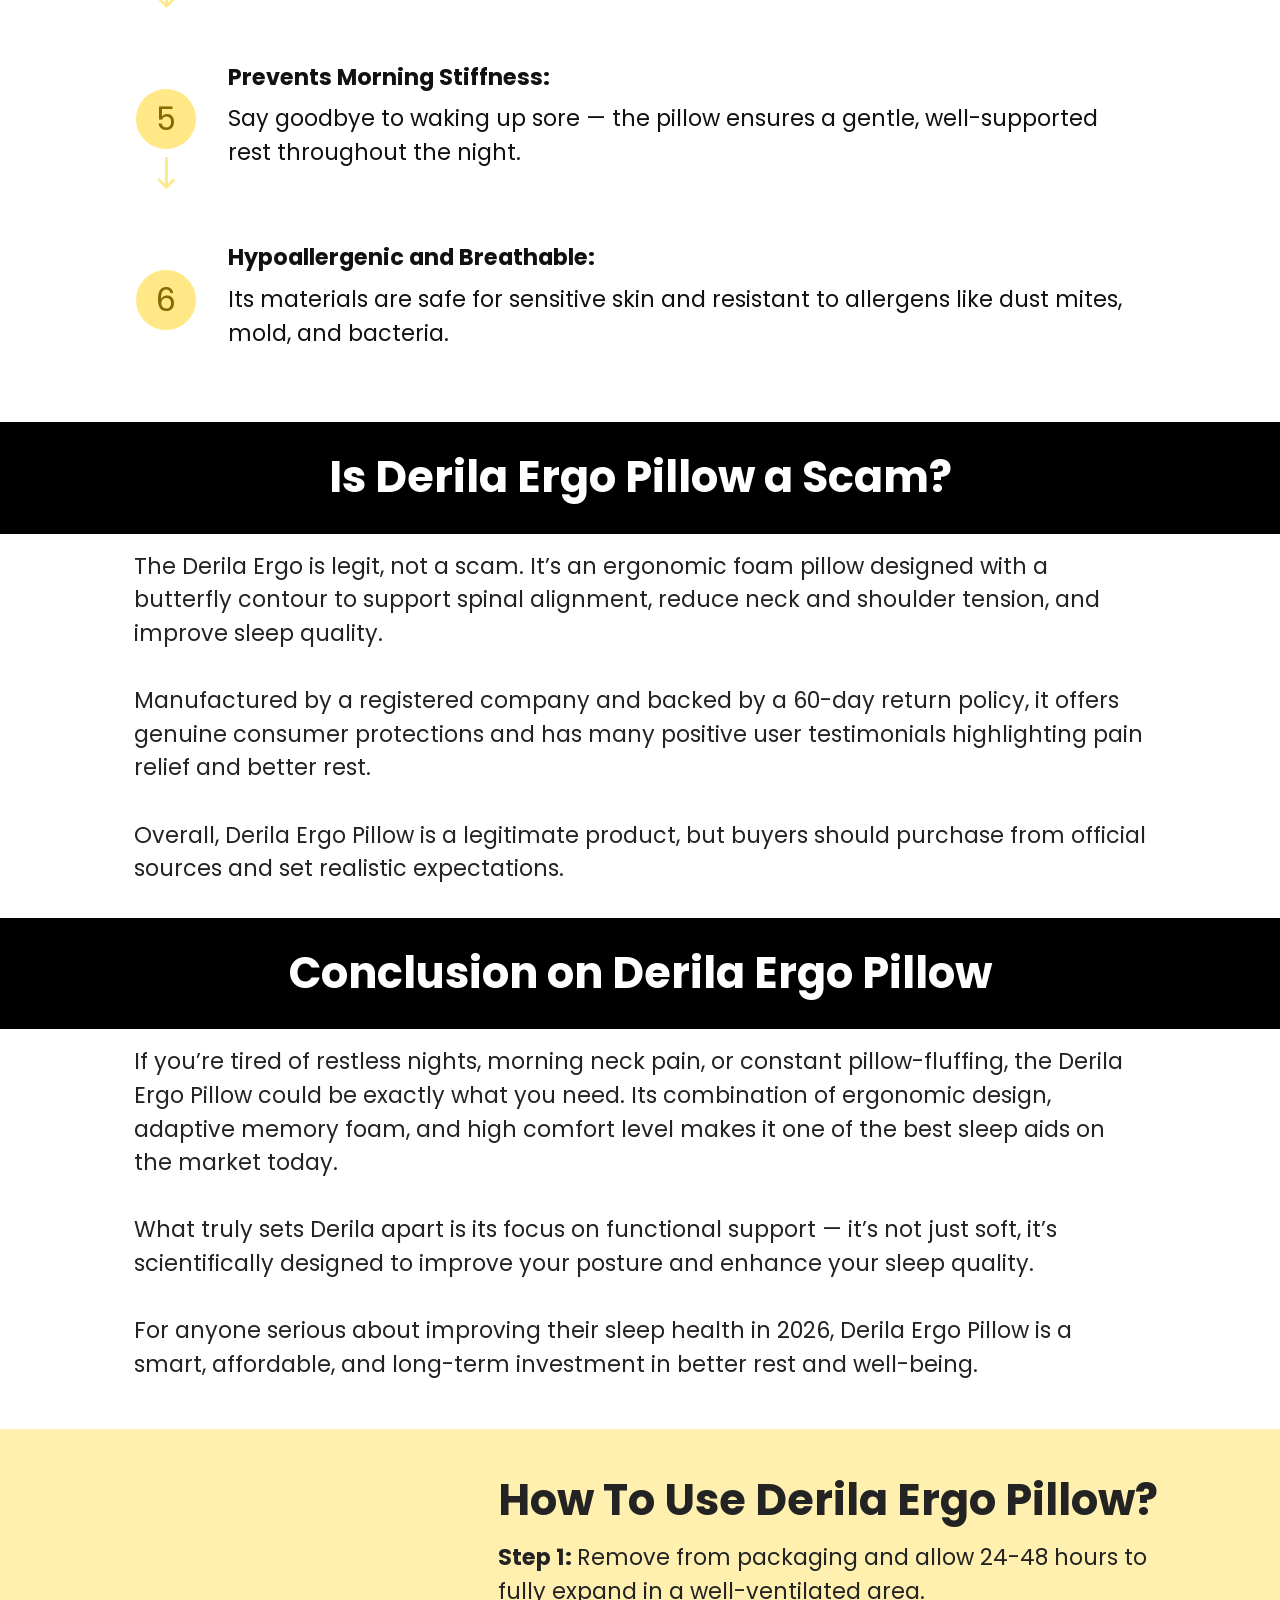
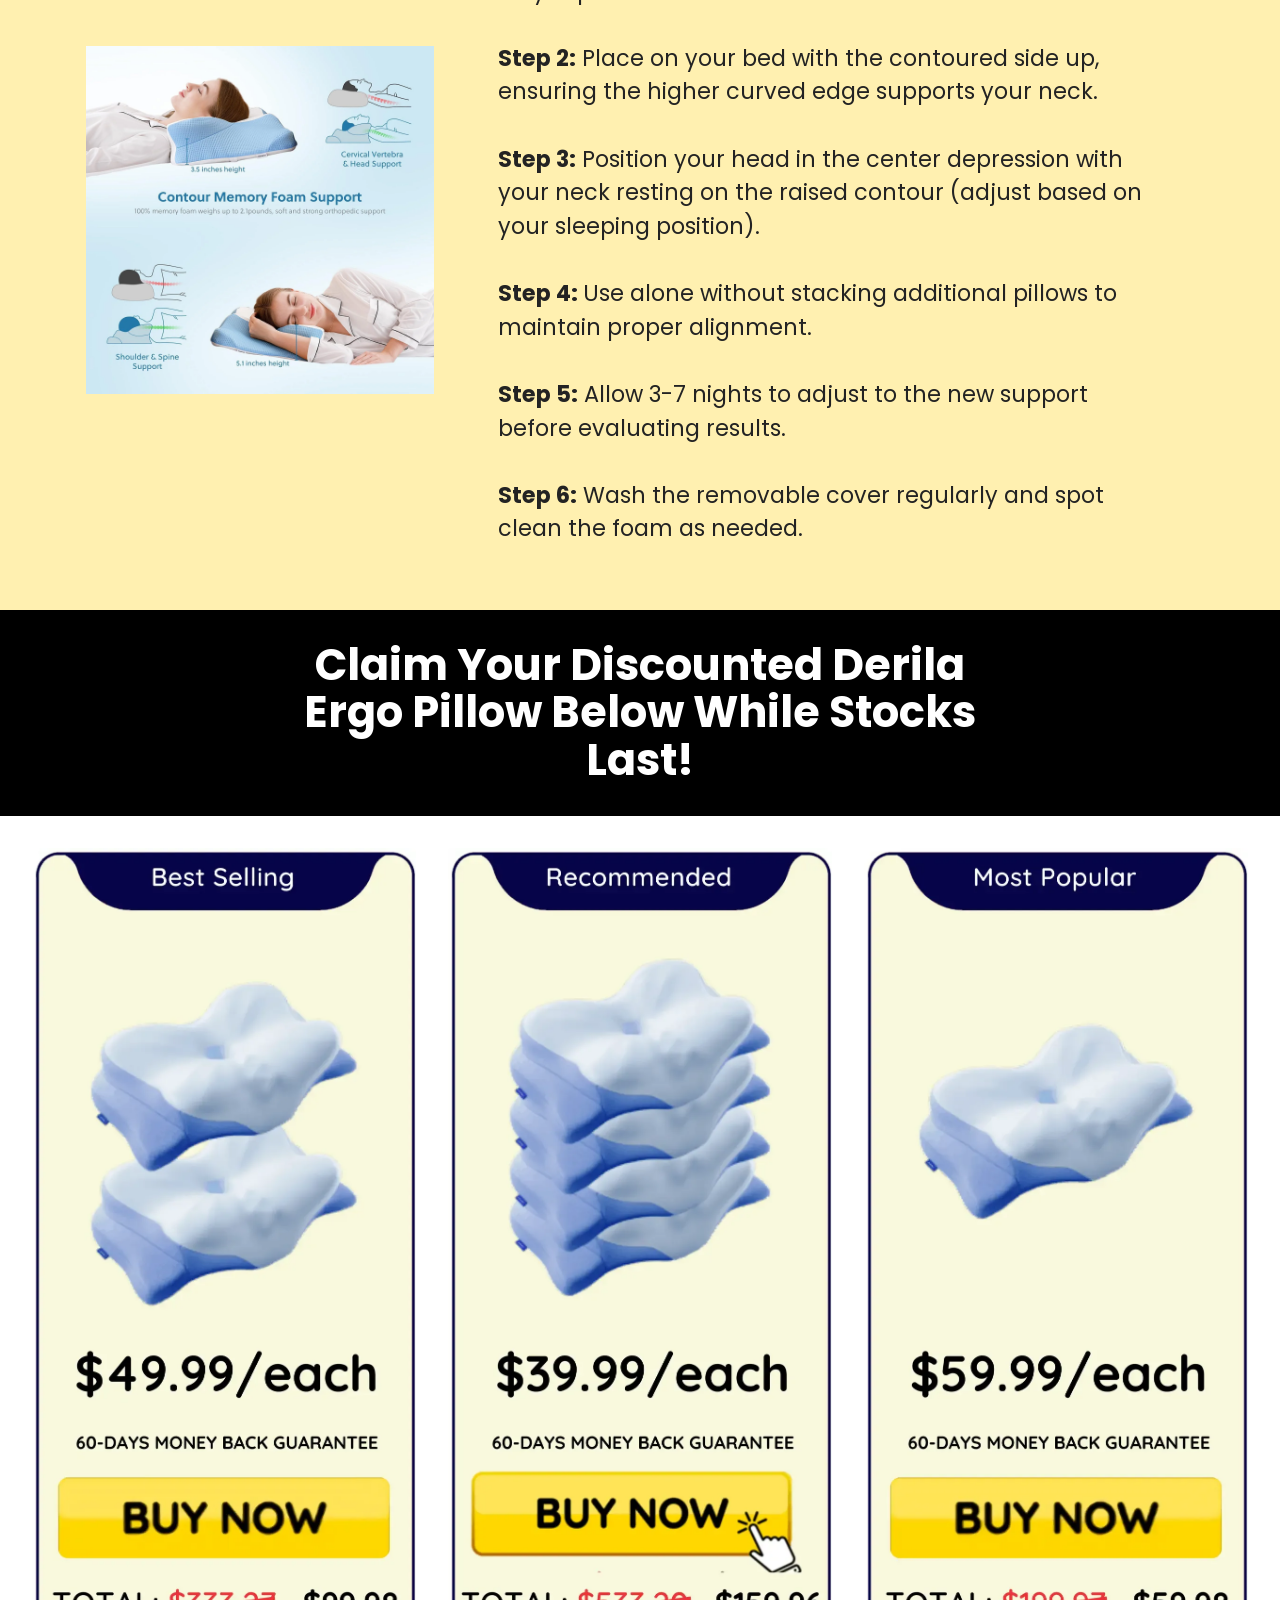
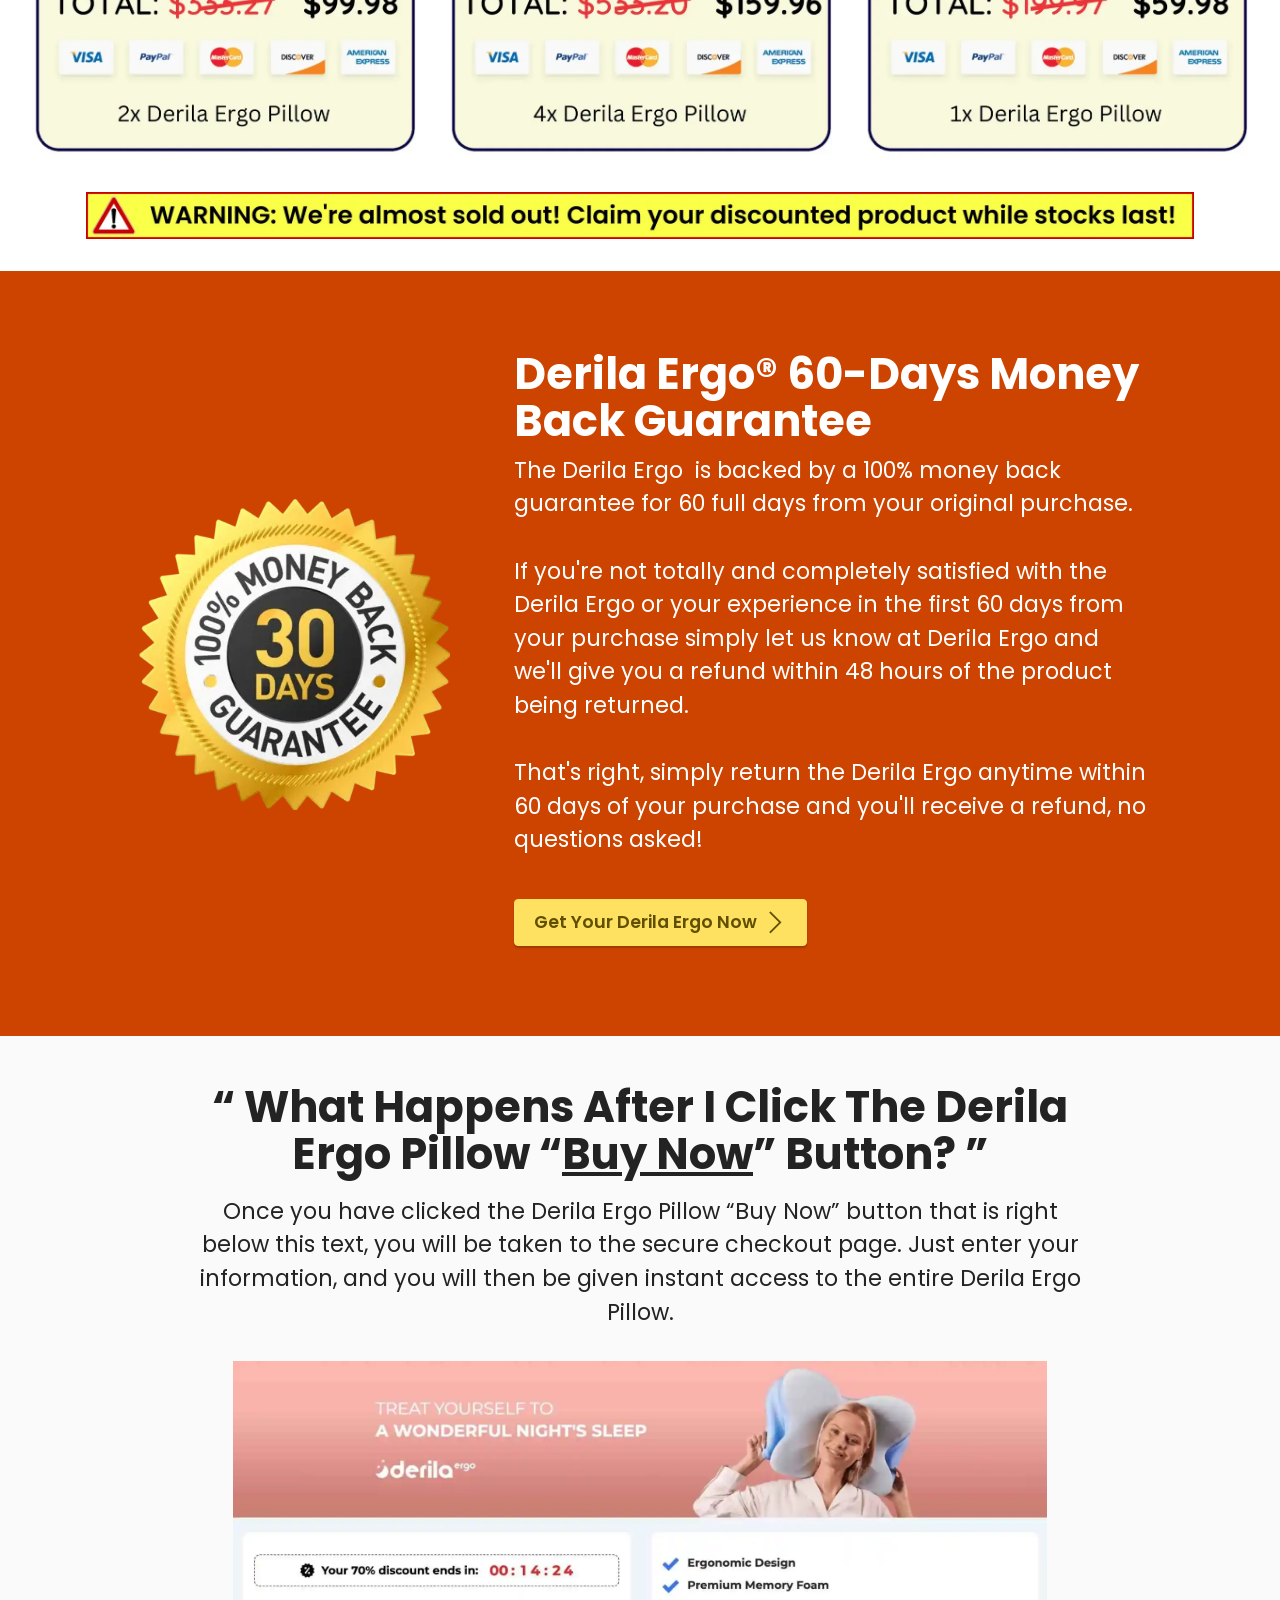
==== commit 75fe2a88: "index.html" ====
--- a/index.html
+++ b/index.html
@@ -1095,14 +1095,12 @@
             
             <div class="row row-copirayt">
                 <p class="mbr-text mb-0 mbr-fonts-style mbr-white align-center display-7">
-                    Copyright © 2025 - Derila Ergo Pillow</p>
-            </div>
-        </div>
-    </div>
-</section><section class="display-7" style="padding: 0;align-items: center;justify-content: center;flex-wrap: wrap;    align-content: center;display: flex;position: relative;height: 4rem;"><a href="https://mobiri.se/4949637" style="flex: 1 1;height: 4rem;position: absolute;width: 100%;z-index: 1;"><img alt="" style="height: 4rem;" src="[data-uri]"></a><p style="margin: 0;text-align: center;" class="display-7">&#8204;</p><a style="z-index:1" href="https://mobirise.com/html-builder.html">HTML Website Maker</a></section><script src="assets/bootstrap/js/bootstrap.bundle.min.js"></script>  <script src="assets/smoothscroll/smooth-scroll.js"></script>  <script src="assets/ytplayer/index.js"></script>  <script src="assets/dropdown/js/navbar-dropdown.js"></script>  <script src="assets/mbr-switch-arrow/mbr-switch-arrow.js"></script>  <script src="assets/theme/js/script.js"></script>  
-  
+                    Copyright © 2026 - Derila Ergo Pillow</p>
+            </div>
+        </div>
+    </div>  
   
  <div id="scrollToTop" class="scrollToTop mbr-arrow-up"><a style="text-align: center;"><i class="mbr-arrow-up-icon mbr-arrow-up-icon-cm cm-icon cm-icon-smallarrow-up"></i></a></div>
     <input name="animation" type="hidden">
   </body>
-</html>+</html>
